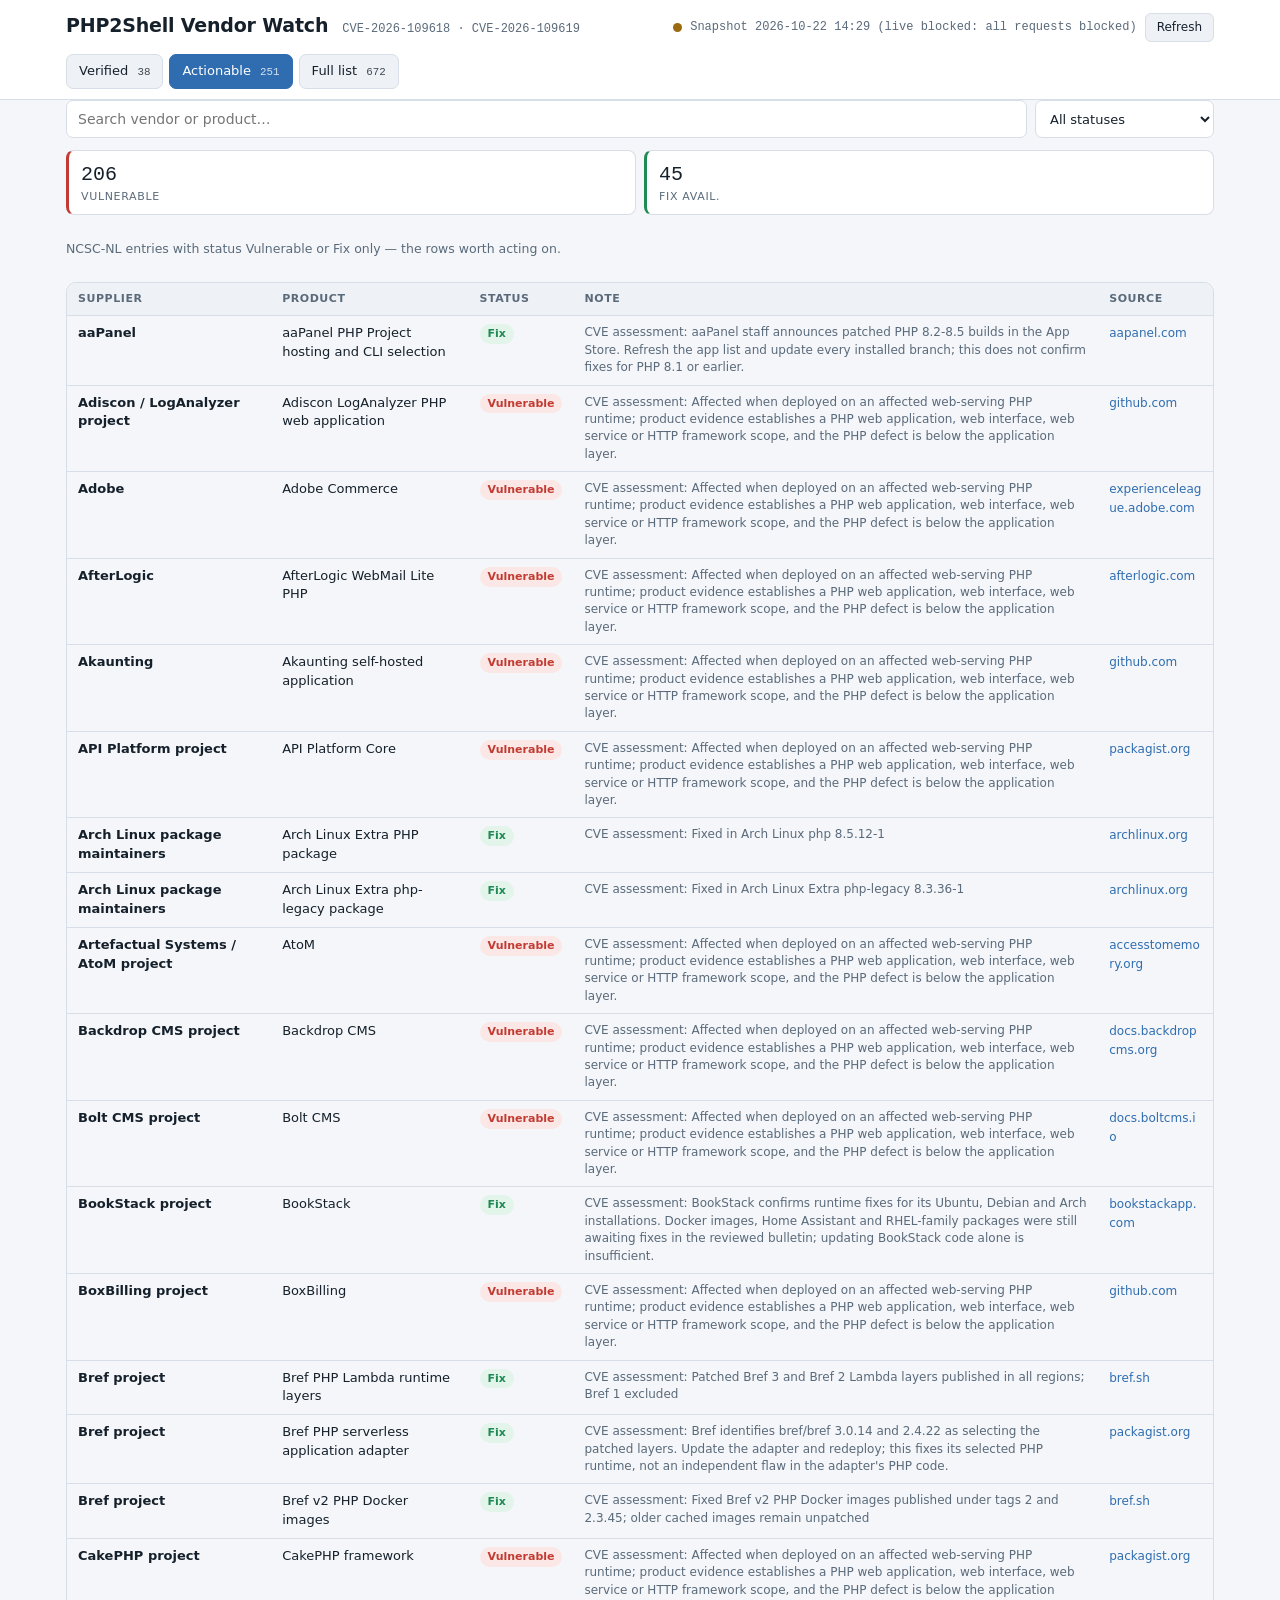
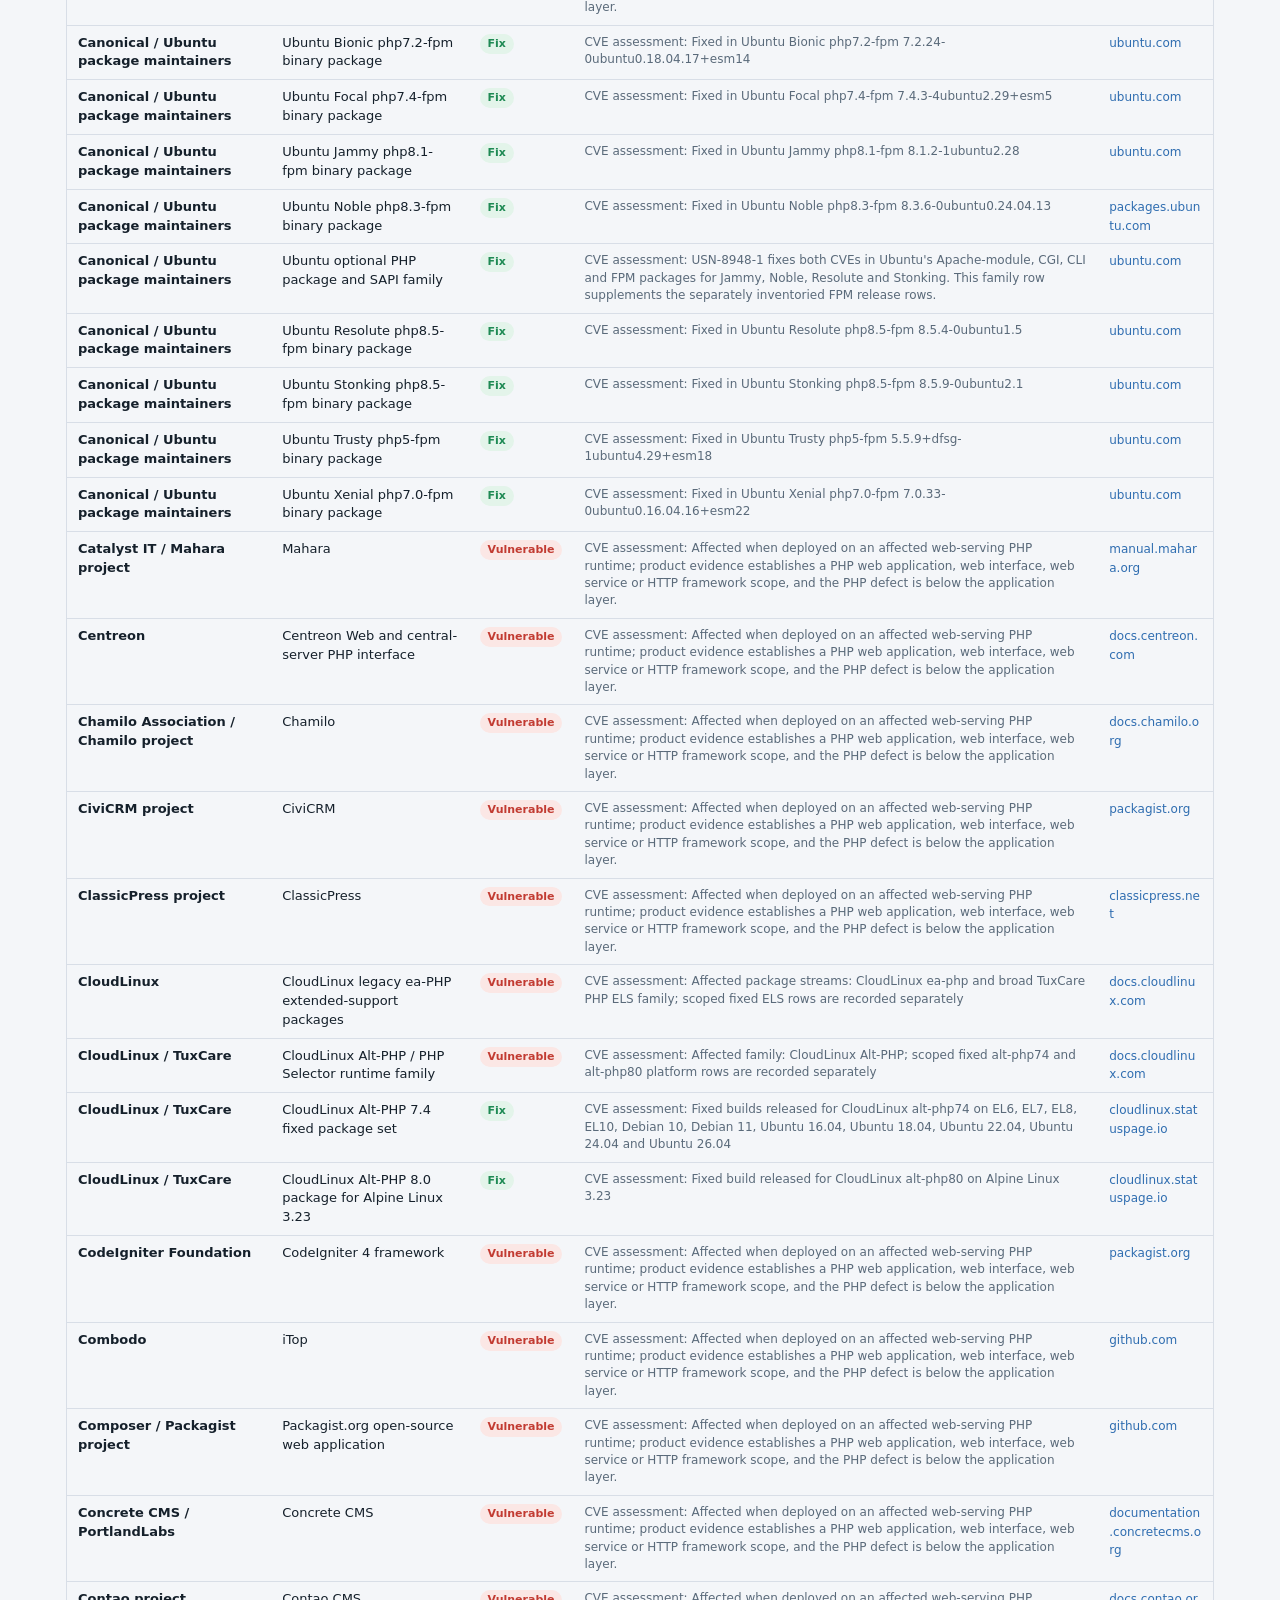
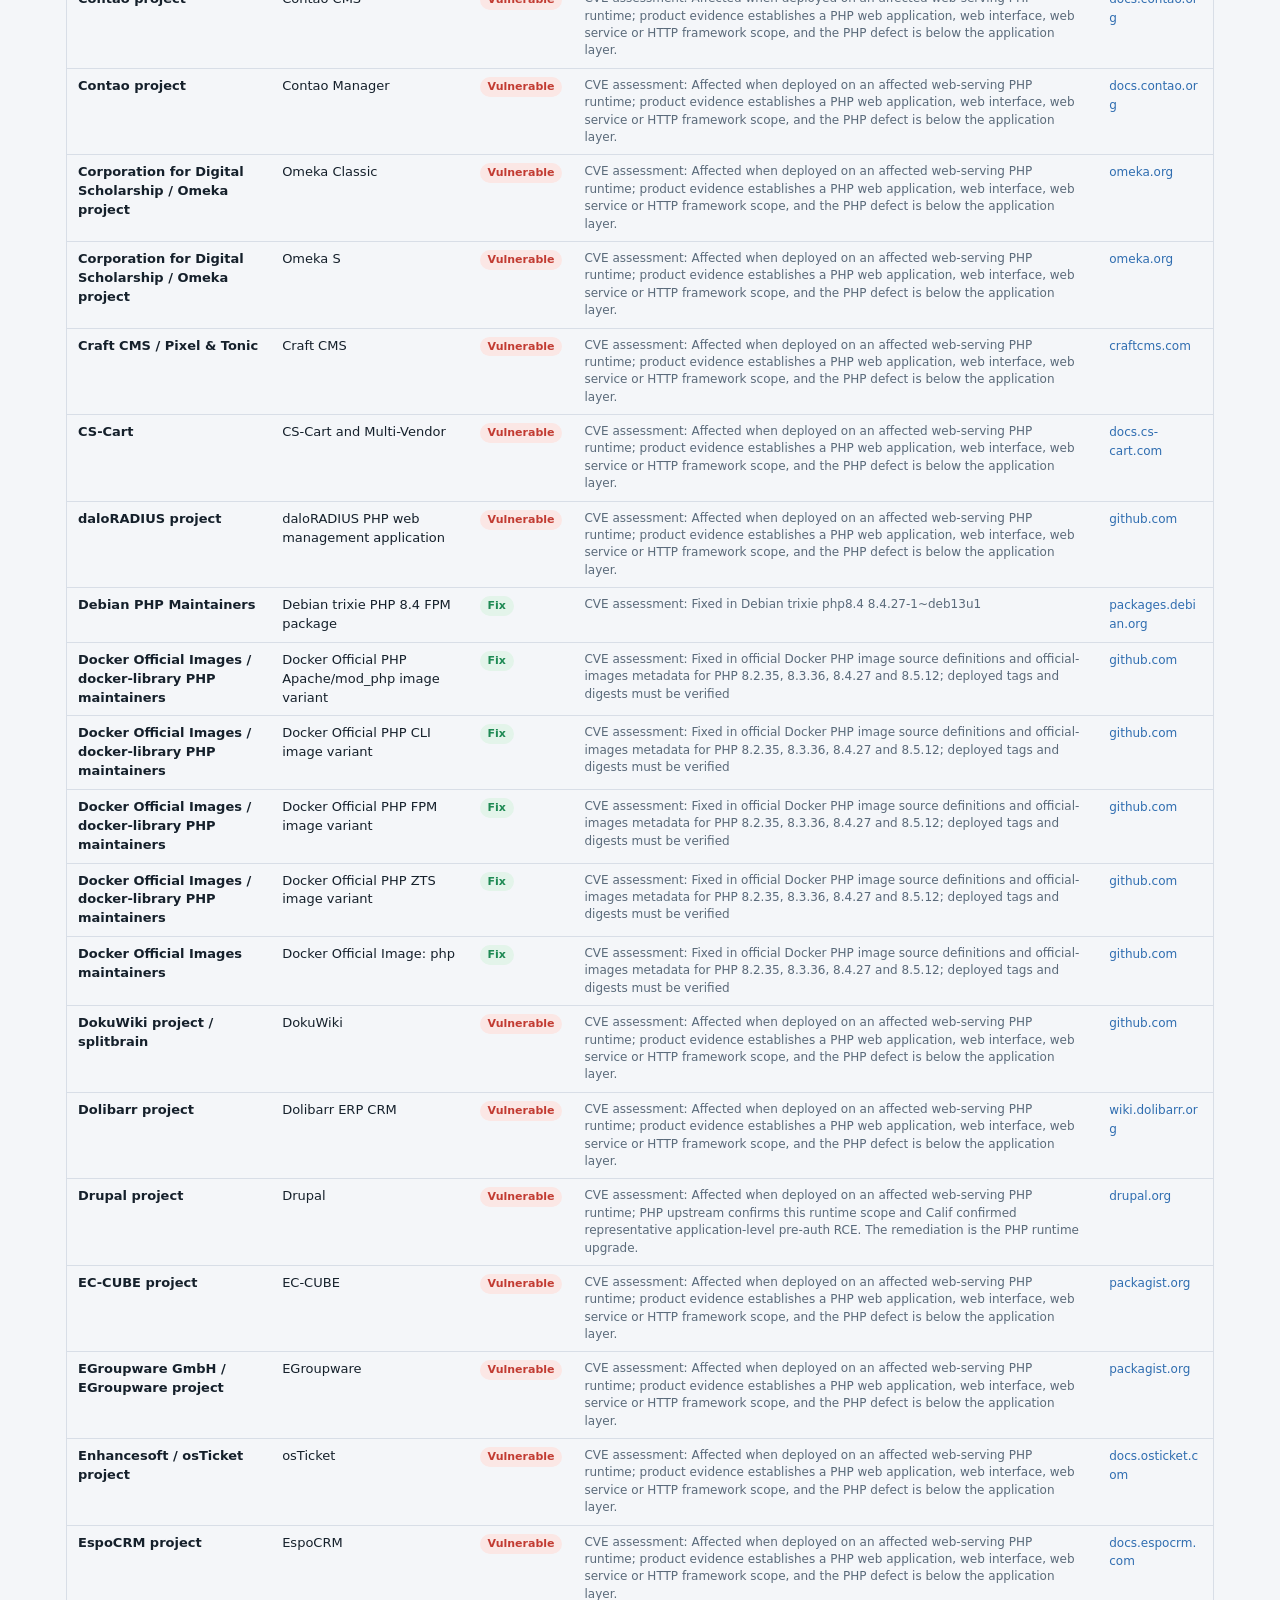
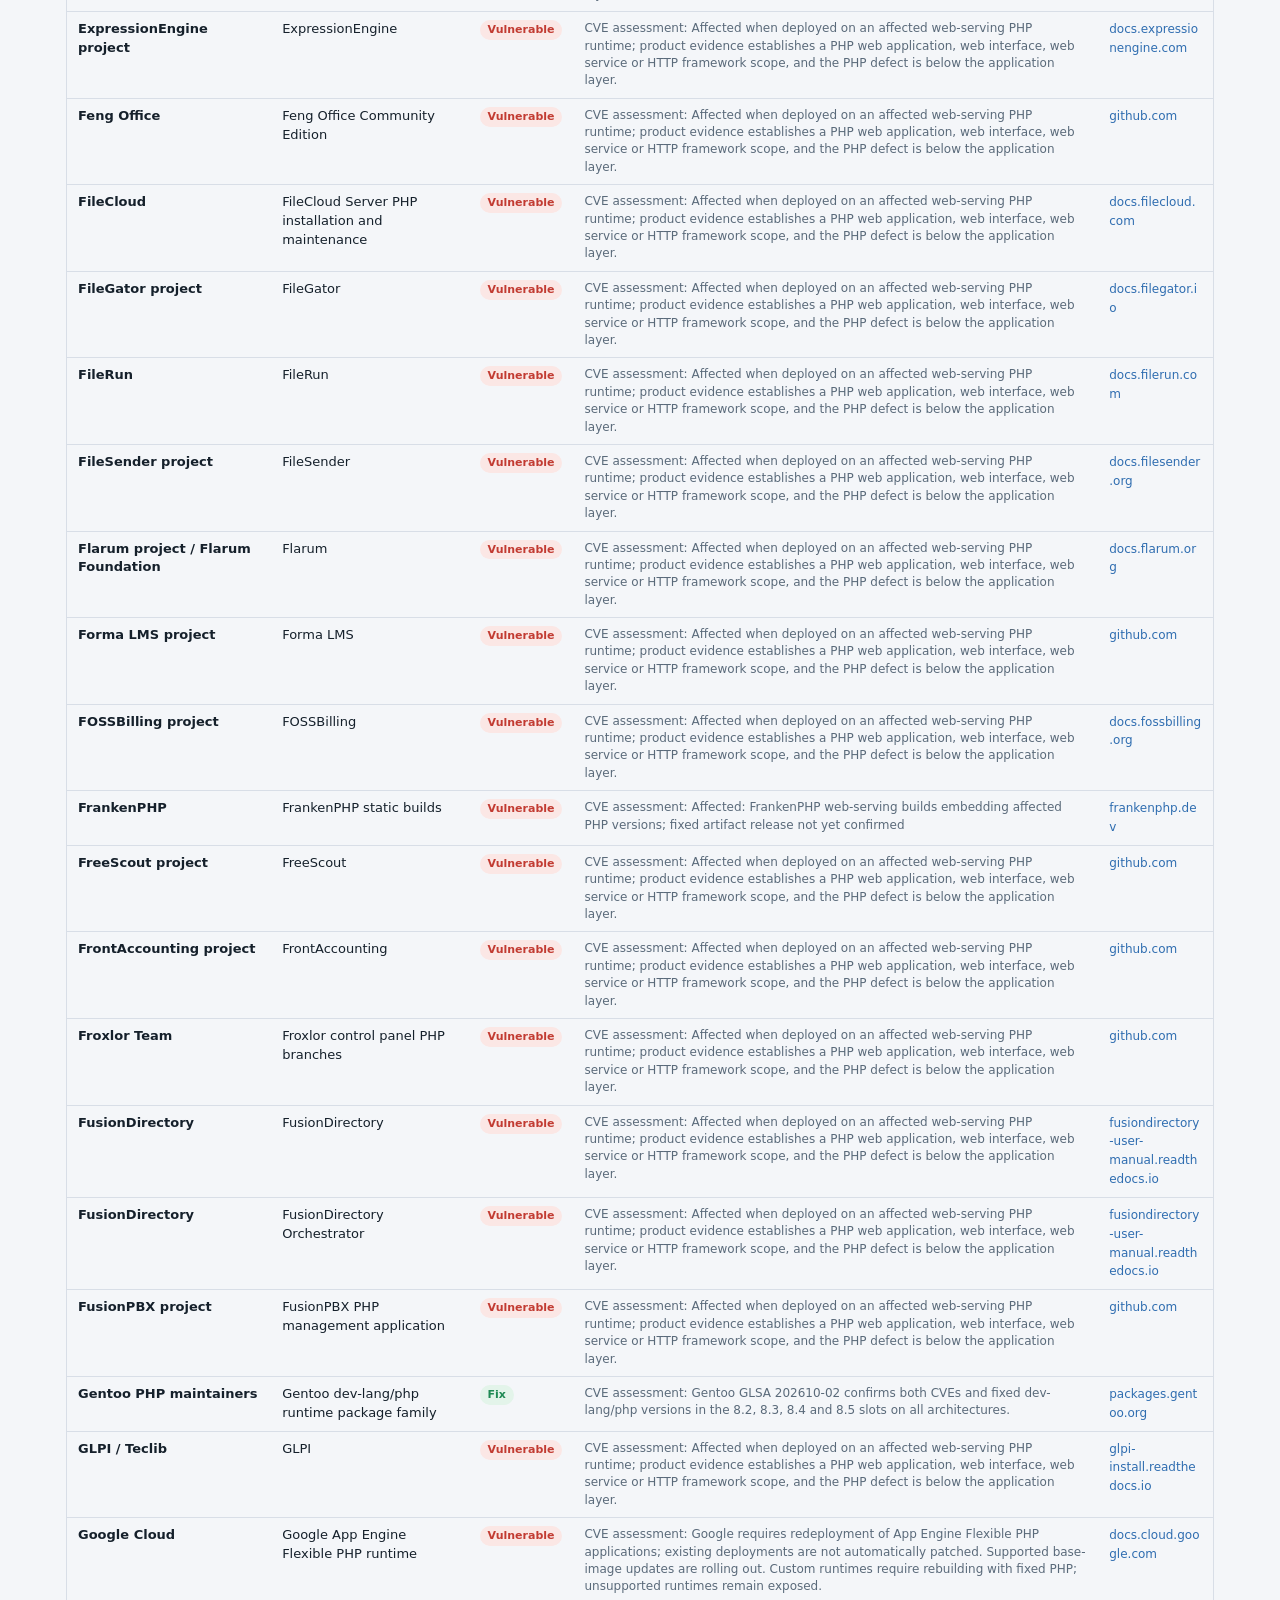
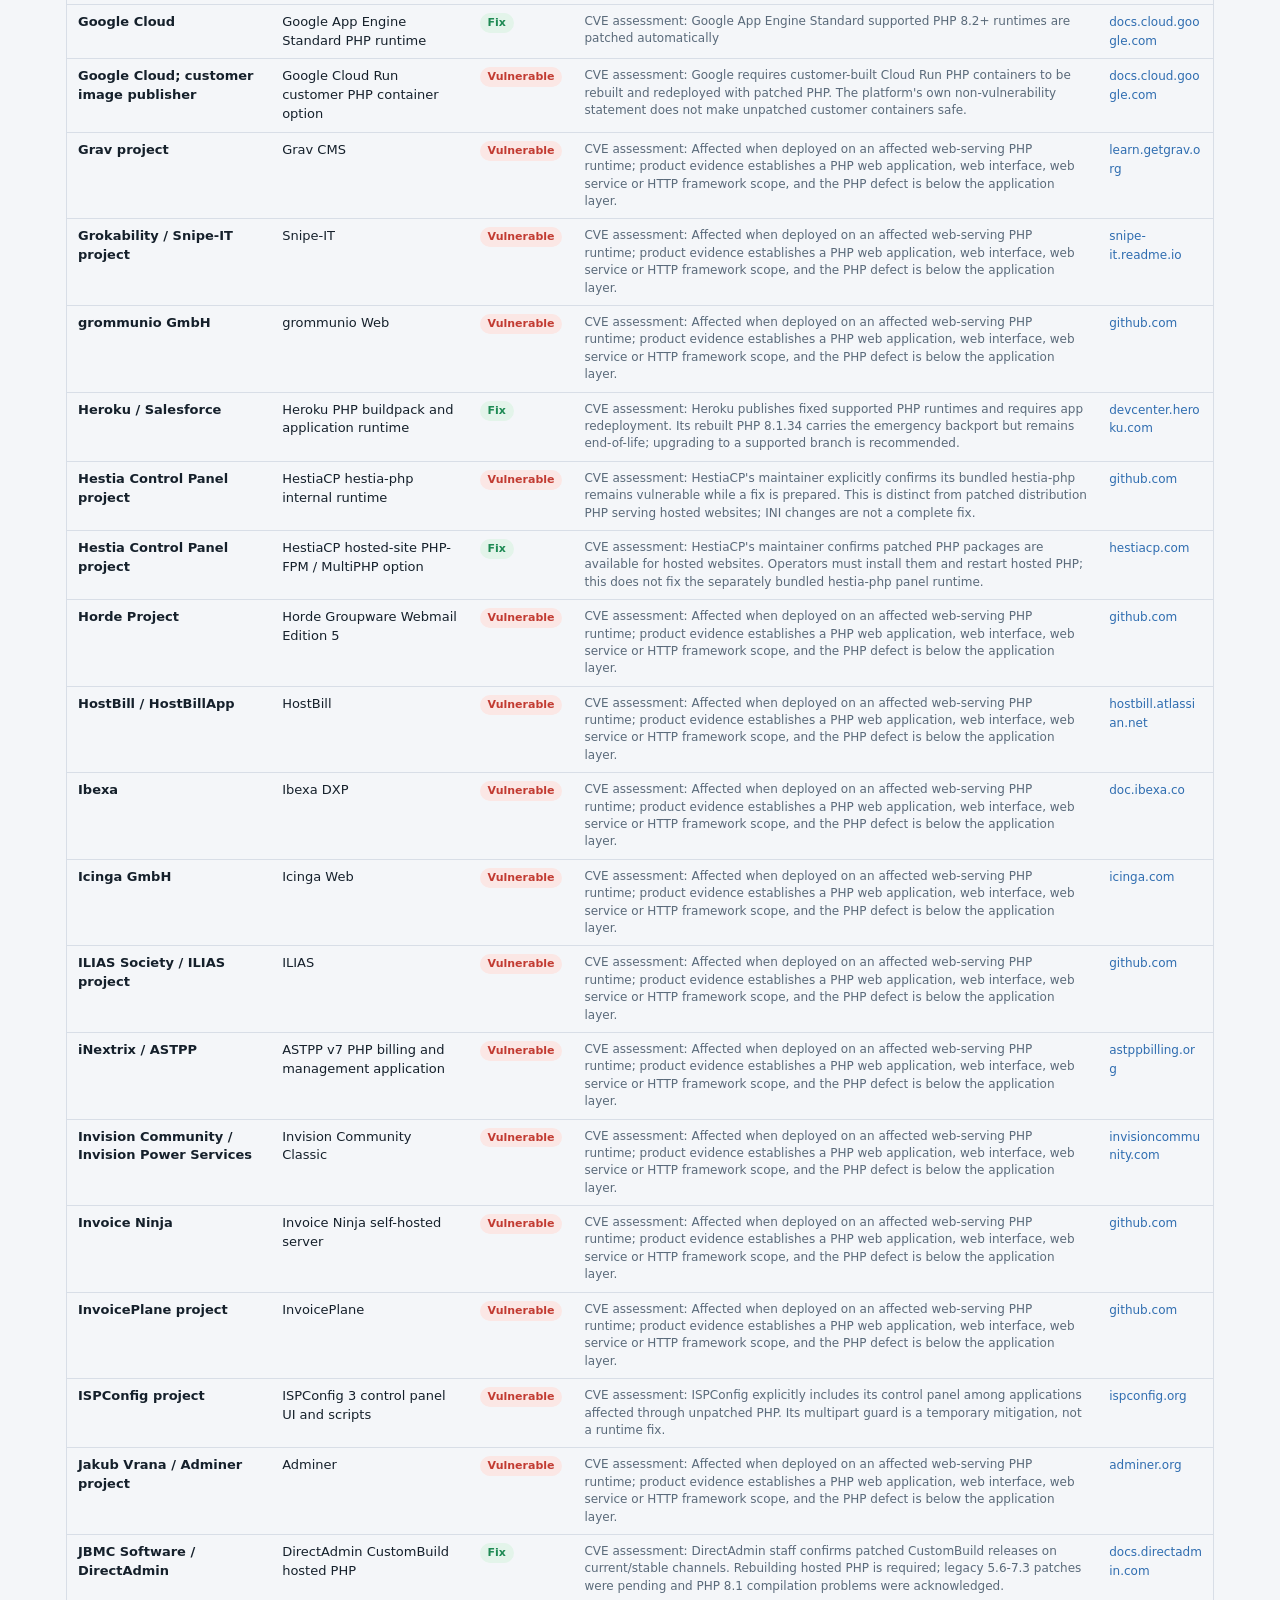
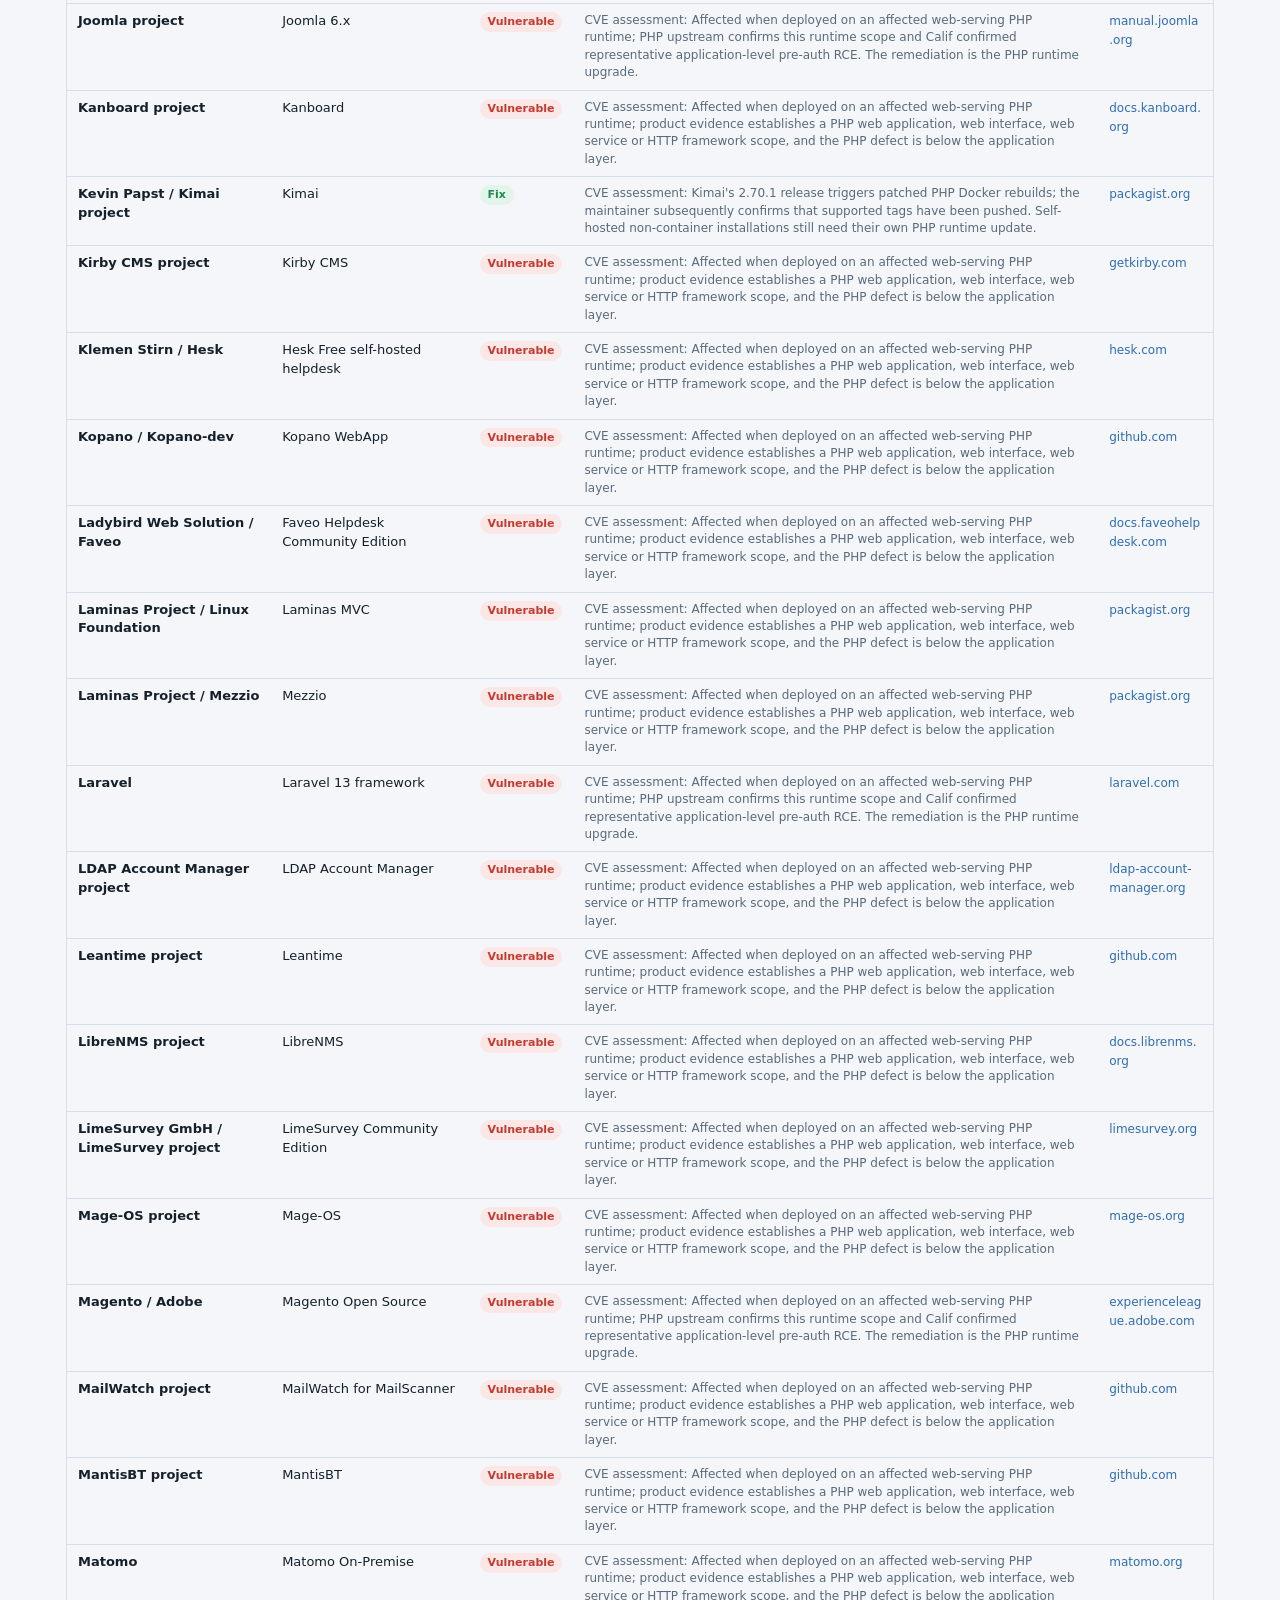
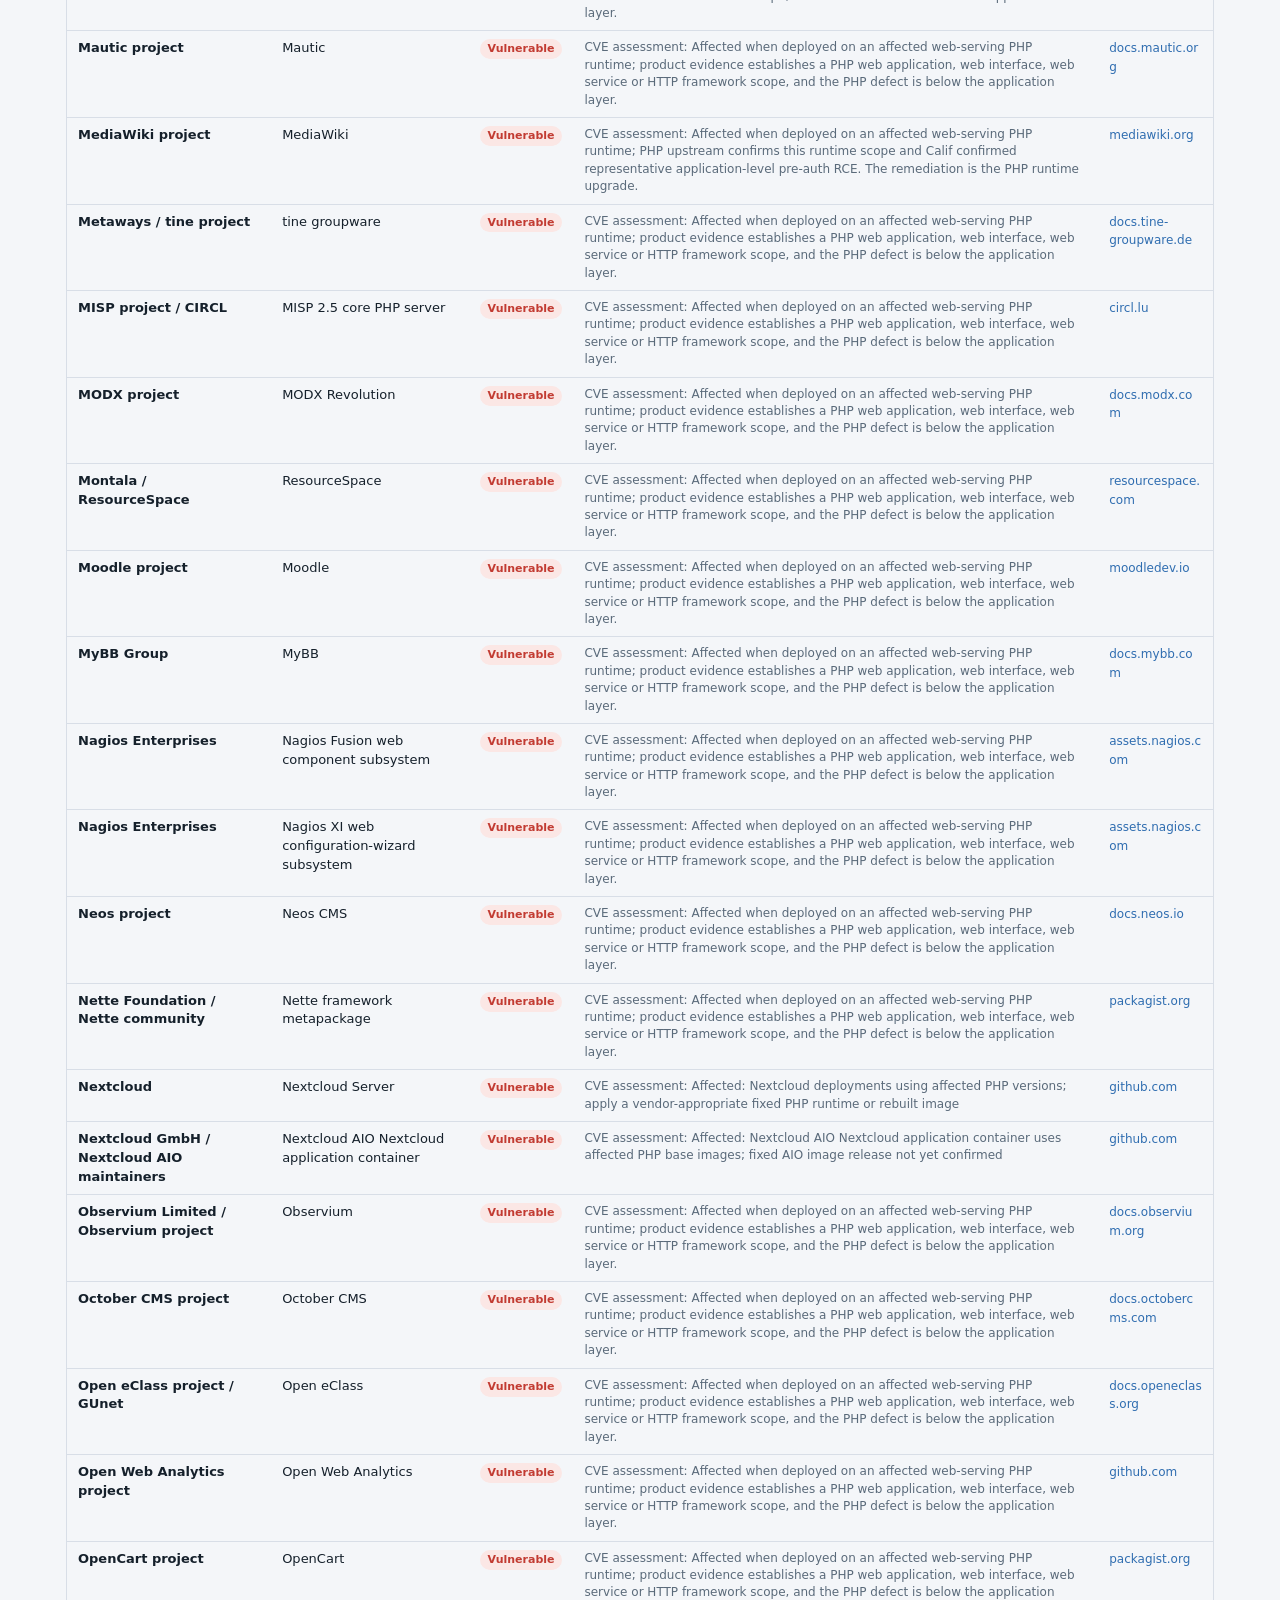
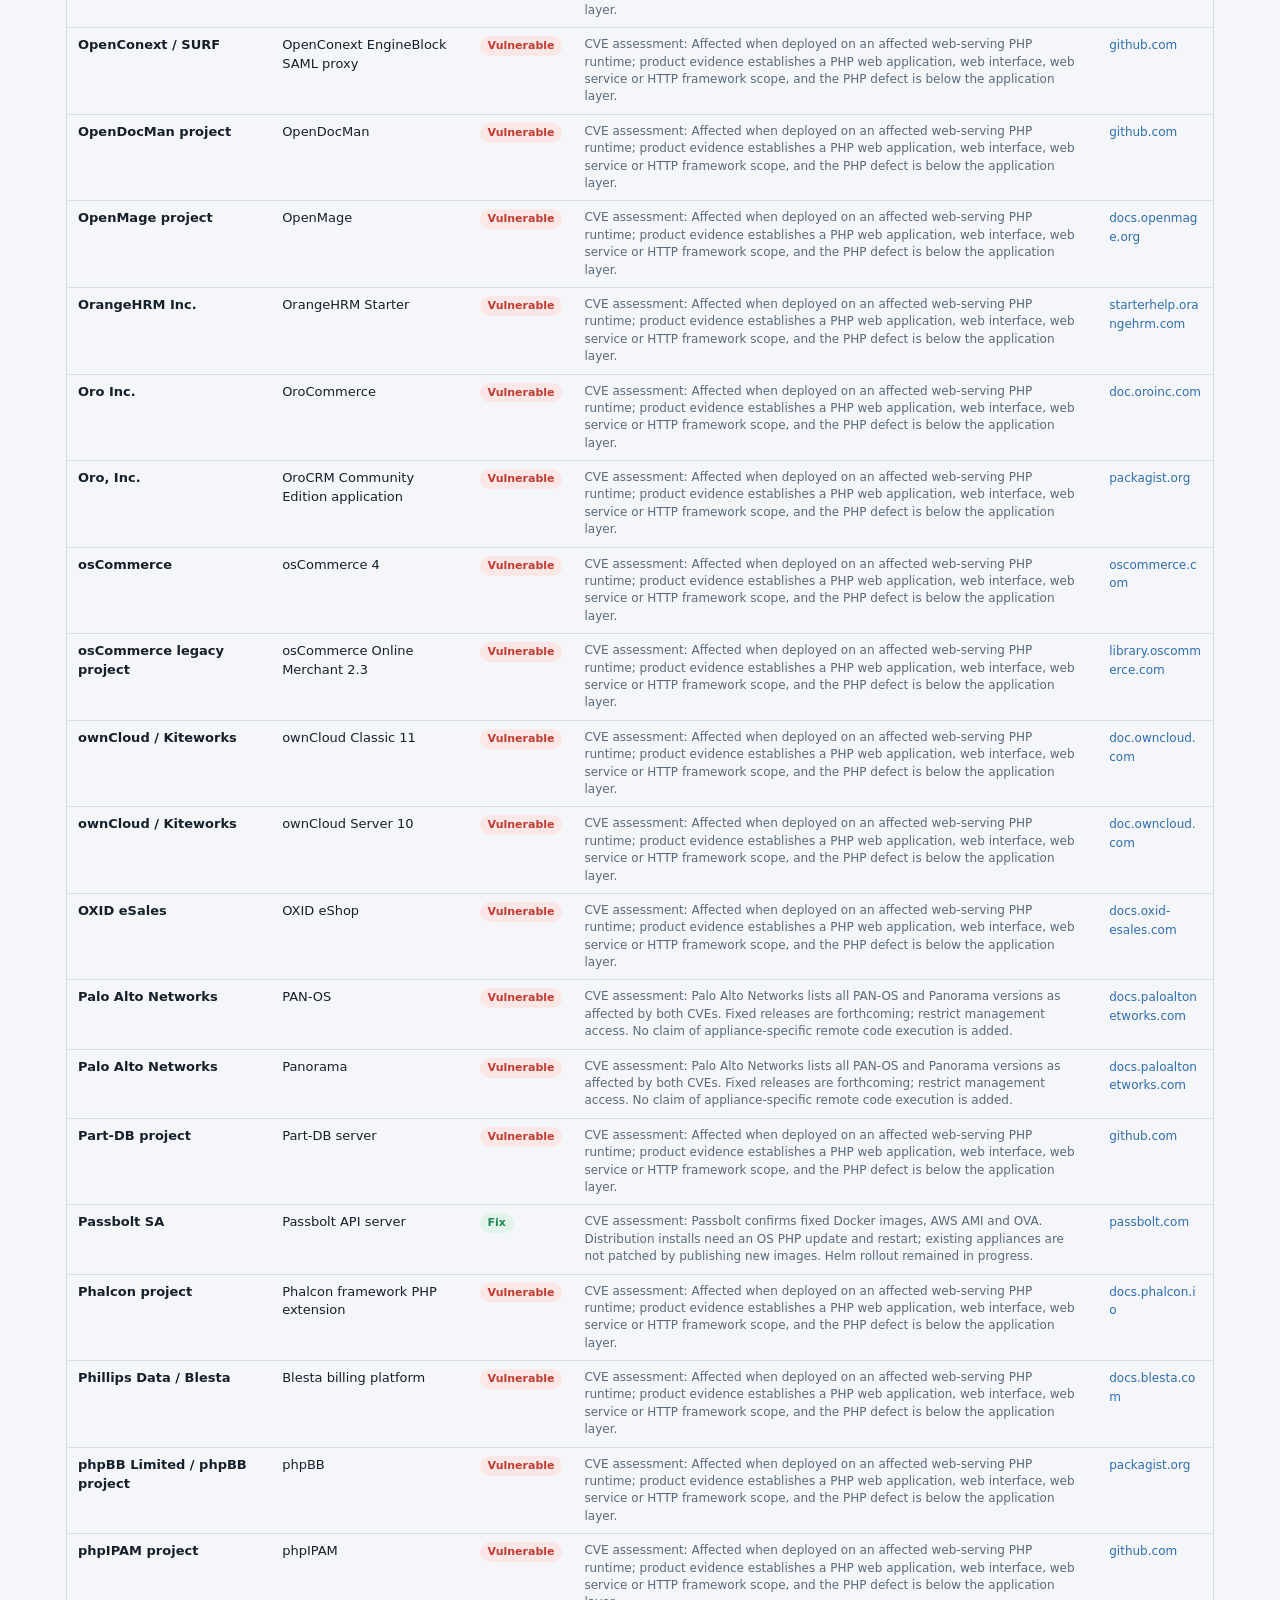
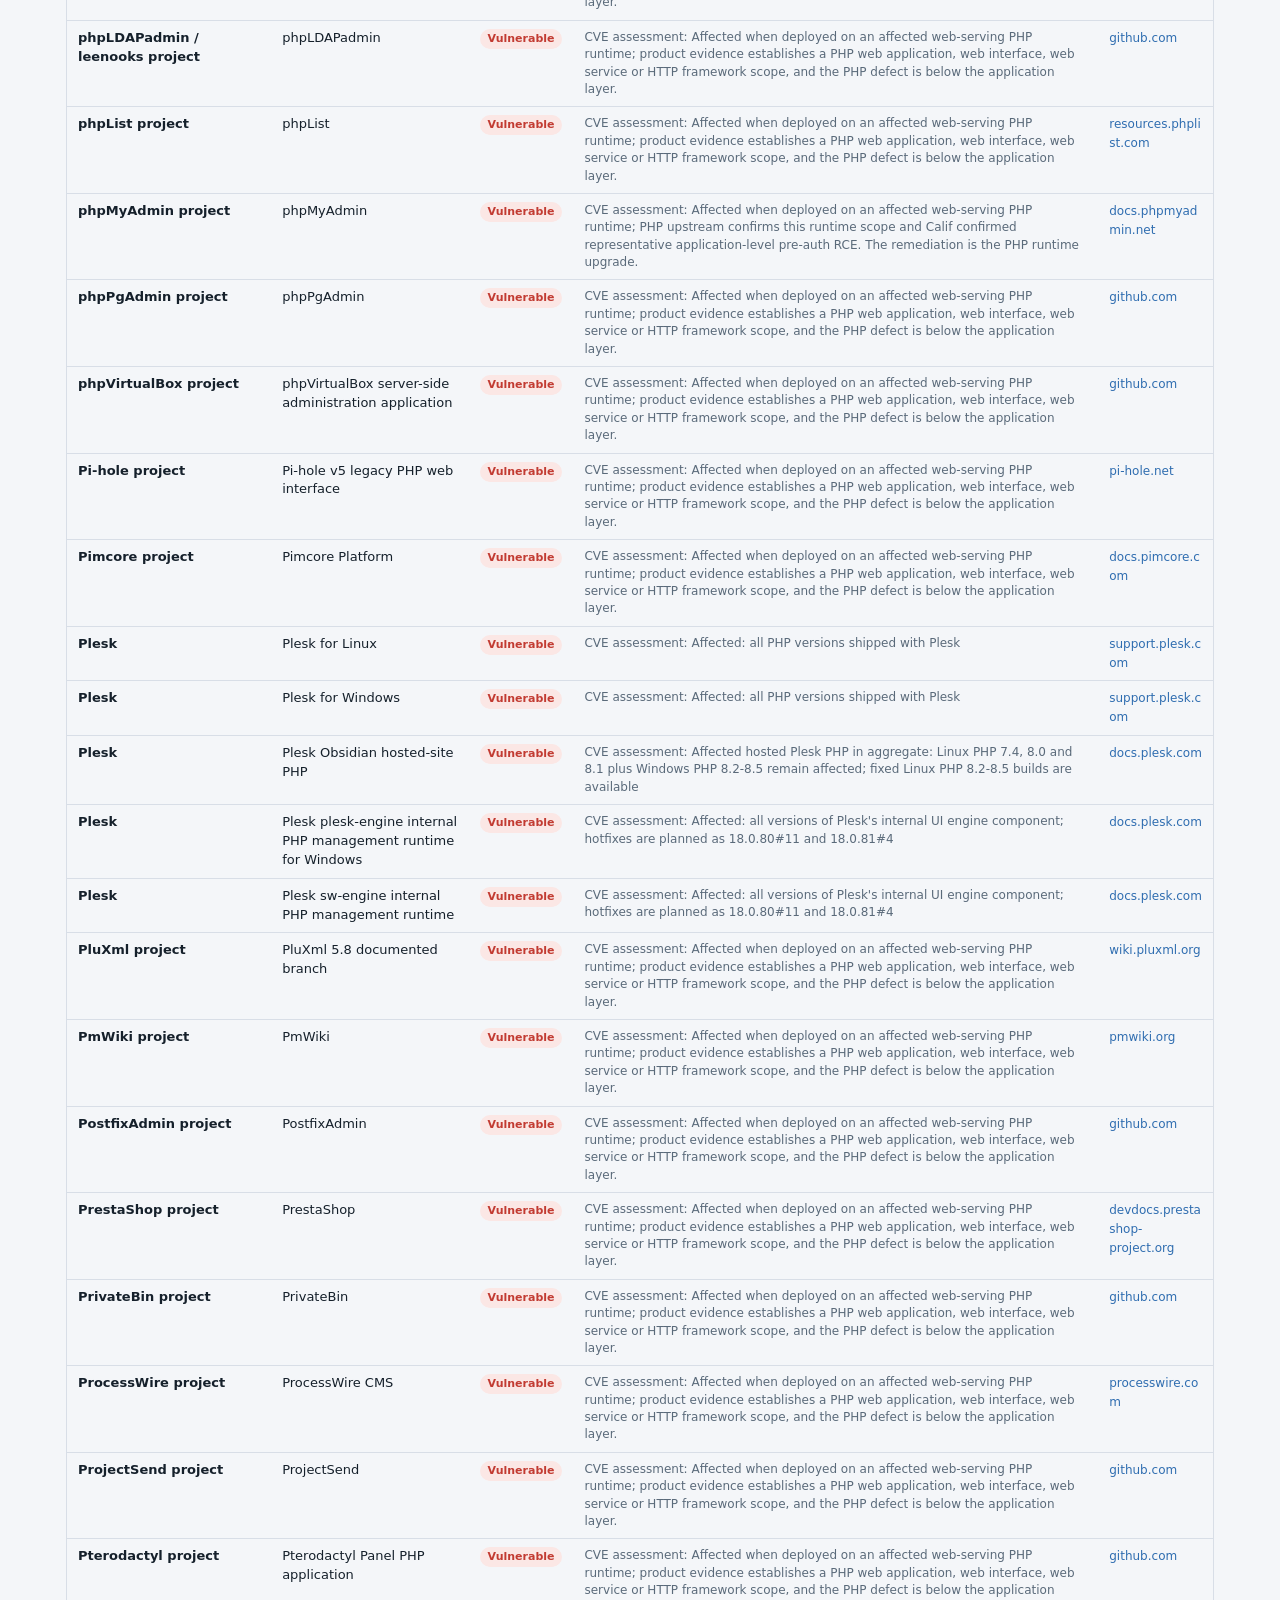
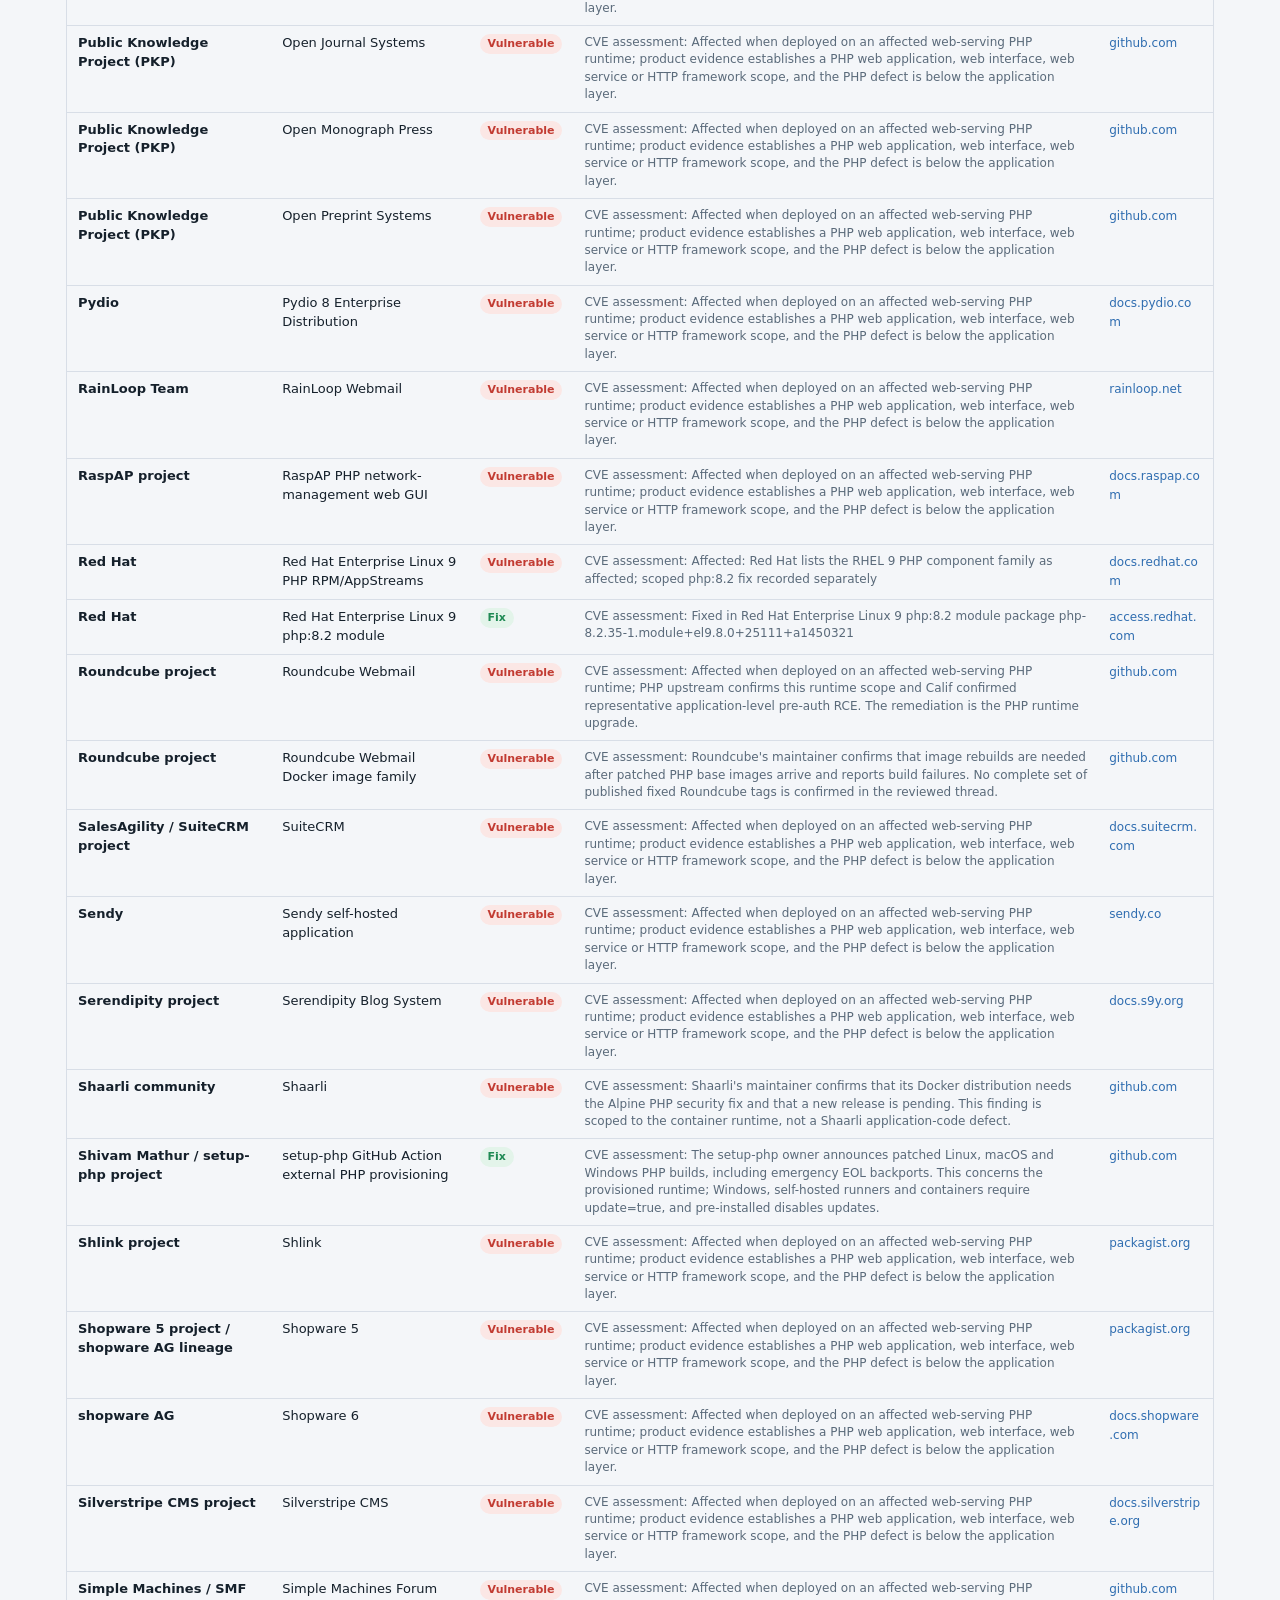
==== index.html @ 618fb14e "aAdd PHP2Shell Vendor Watch site (data (c) NCSC-NL, EUPL-1.2)" ====
<!doctype html>
<html lang="en">
<head>
<meta charset="utf-8">
<meta name="viewport" content="width=device-width,initial-scale=1">
<meta http-equiv="Content-Security-Policy" content="default-src 'none'; base-uri 'none'; form-action 'none'; object-src 'none'; img-src 'self' data:; style-src 'self' https://fonts.googleapis.com; font-src https://fonts.gstatic.com; script-src 'self'; connect-src https://raw.githubusercontent.com">
<meta name="referrer" content="no-referrer">
<title>PHP2Shell Vendor Watch</title>
<link rel="stylesheet" href="https://fonts.googleapis.com/css2?family=IBM+Plex+Sans:wght@400;500;600;700&family=IBM+Plex+Mono:wght@400;500&display=swap">
<link rel="stylesheet" href="styles.css">
</head>
<body>
<header class="bar"><div class="wrap">
  <div class="hrow">
    <h1>PHP2Shell Vendor Watch</h1>
    <span class="cve">CVE-2026-109618 &middot; CVE-2026-109619</span>
    <span class="statusbox">
      <span class="dot loading" id="dot"></span>
      <span class="livetxt" id="livetxt">Fetching live&hellip;</span>
      <button class="rfr" id="refresh" type="button">Refresh</button>
    </span>
  </div>
  <div class="tabs" role="tablist" id="tabs">
    <button class="tab" role="tab" type="button" data-view="verified">Verified <small id="c-verified"></small></button>
    <button class="tab" role="tab" type="button" data-view="actionable">Actionable <small id="c-actionable"></small></button>
    <button class="tab" role="tab" type="button" data-view="full">Full list <small id="c-full"></small></button>
  </div>
</div></header>
<main class="wrap">
  <div class="controls">
    <input type="search" id="q" placeholder="Search vendor or product&hellip;" autocomplete="off">
    <select id="sf" aria-label="Filter by status"><option value="">All statuses</option></select>
  </div>
  <div class="tiles" id="tiles"></div>
  <p class="note" id="viewnote"></p>
  <div class="tablewrap"><table><thead id="thead"></thead><tbody id="tbody"></tbody></table></div>
  <p class="foot">
    <strong>Live.</strong> On open this page fetches the NCSC-NL list from <code>raw.githubusercontent.com/NCSC-NL/php2shell</code> and rebuilds the Actionable and Full views. The <em>Verified</em> tab is a hand-checked vendor set (independent snapshot). If the live fetch is blocked it falls back to an embedded snapshot from 2026-10-22 14:29 (dot turns amber). Status shown applies to both CVEs. Fixed PHP: 8.2.35 / 8.3.36 / 8.4.27 / 8.5.12.
  </p>
</main>
<footer class="attrib"><div class="wrap"><p>
  <strong>Data source &amp; licence.</strong> The <em>Actionable</em> and <em>Full</em> views reproduce the software inventory from the
  <a href="https://github.com/NCSC-NL/php2shell" target="_blank" rel="noopener noreferrer">NCSC-NL php2shell repository</a>,
  &copy; NCSC-NL (Nationaal Cyber Security Centrum, Netherlands), licensed under the
  <a href="https://joinup.ec.europa.eu/collection/eupl/eupl-text-eupl-12" target="_blank" rel="noopener noreferrer">EUPL-1.2</a>
  and published as TLP:CLEAR. The <em>Verified</em> set is independently compiled from public vendor advisories.
  This page is an independent derivative work, distributed under the <a href="LICENSE" target="_blank" rel="noopener noreferrer">EUPL-1.2</a>;
  it is <strong>not affiliated with or endorsed by NCSC-NL</strong>. Source and attribution:
  <a href="https://github.com/NCSC-NL/php2shell" target="_blank" rel="noopener noreferrer">github.com/NCSC-NL/php2shell</a>.
</p></div></footer>
<script src="app.js" defer></script>
</body>
</html>
---- styles.css ----
:root{
  --bg:#f4f6f9;--panel:#fff;--panel2:#eef1f6;--fg:#15202b;--muted:#5a6a7a;--line:#d8dee7;
  --accent:#2f6db0;--accent-fg:#fff;
  --crit:#c23b32;--crit-bg:#fbe7e5;--fix:#1f8a54;--fix-bg:#e3f4ea;
  --warn:#9a6a10;--warn-bg:#f8efd8;--ok:#5a6a7a;--ok-bg:#e7ecf2;--info:#2f6db0;--info-bg:#e3edf7;
  --live:#1f8a54;--stale:#9a6a10;
  --font:"IBM Plex Sans",system-ui,-apple-system,Segoe UI,Roboto,sans-serif;
  --mono:"IBM Plex Mono",ui-monospace,Menlo,monospace;
}
@media(prefers-color-scheme:dark){:root:not([data-theme=light]){
  --bg:#0e141b;--panel:#162029;--panel2:#1c2832;--fg:#e7edf3;--muted:#90a0b0;--line:#2a3744;
  --accent:#5aa0e8;--accent-fg:#06121f;--crit:#f0837a;--crit-bg:#3a1f1d;--fix:#5fd496;--fix-bg:#133026;
  --warn:#e3b45a;--warn-bg:#352a12;--ok:#90a0b0;--ok-bg:#222e38;--info:#6fb0ee;--info-bg:#132637;
  --live:#5fd496;--stale:#e3b45a;color-scheme:dark;
}}
:root[data-theme=dark]{
  --bg:#0e141b;--panel:#162029;--panel2:#1c2832;--fg:#e7edf3;--muted:#90a0b0;--line:#2a3744;
  --accent:#5aa0e8;--accent-fg:#06121f;--crit:#f0837a;--crit-bg:#3a1f1d;--fix:#5fd496;--fix-bg:#133026;
  --warn:#e3b45a;--warn-bg:#352a12;--ok:#90a0b0;--ok-bg:#222e38;--info:#6fb0ee;--info-bg:#132637;
  --live:#5fd496;--stale:#e3b45a;color-scheme:dark;
}
*{box-sizing:border-box}
html,body{margin:0}
body{background:var(--bg);color:var(--fg);font-family:var(--font);line-height:1.45}
.wrap{padding-left:max(16px,env(safe-area-inset-left,0px));padding-right:max(16px,env(safe-area-inset-right,0px));max-width:1180px;margin:0 auto}
header.bar{position:sticky;top:0;z-index:9;background:var(--panel);border-bottom:1px solid var(--line)}
.hrow{display:flex;flex-wrap:wrap;align-items:baseline;gap:6px 14px;padding-block:12px}
h1{font-size:19px;font-weight:700;margin:0;letter-spacing:-.01em}
.cve{font-family:var(--mono);font-size:12px;color:var(--muted)}
.statusbox{margin-left:auto;display:flex;align-items:center;gap:8px}
.dot{width:9px;height:9px;border-radius:50%;background:var(--muted)}
.dot.live{background:var(--live)}.dot.stale{background:var(--stale)}.dot.loading{background:var(--accent);animation:pulse 1s infinite}
@keyframes pulse{50%{opacity:.3}}
.livetxt{font-size:12px;color:var(--muted);font-family:var(--mono)}
.rfr{font:inherit;font-size:12px;padding:5px 11px;border:1px solid var(--line);background:var(--panel2);color:var(--fg);border-radius:6px;cursor:pointer}
.tabs{display:flex;flex-wrap:wrap;gap:6px;padding-bottom:10px}
.tab{font:inherit;font-size:13px;font-weight:500;padding:7px 12px;border:1px solid var(--line);background:var(--panel2);color:var(--fg);border-radius:7px;cursor:pointer}
.tab[aria-selected=true]{background:var(--accent);color:var(--accent-fg);border-color:var(--accent)}
.tab small{font-family:var(--mono);opacity:.8;margin-left:5px;font-variant-numeric:tabular-nums}
.controls{display:flex;flex-wrap:wrap;gap:8px;padding-bottom:12px}
.controls input[type=search]{flex:1 1 220px;min-width:0;font:inherit;font-size:14px;padding:8px 11px;border:1px solid var(--line);border-radius:7px;background:var(--panel);color:var(--fg)}
.controls select{font:inherit;font-size:13px;padding:8px 10px;border:1px solid var(--line);border-radius:7px;background:var(--panel);color:var(--fg)}
.tiles{display:flex;flex-wrap:wrap;gap:8px;padding-bottom:12px}
.tile{flex:1 1 120px;min-width:110px;border:1px solid var(--line);border-radius:8px;padding:9px 12px;background:var(--panel)}
.tile .n{font-family:var(--mono);font-size:20px;font-weight:500;font-variant-numeric:tabular-nums}
.tile .l{font-size:11px;color:var(--muted);text-transform:uppercase;letter-spacing:.06em}
.tile.crit{border-left:3px solid var(--crit)}.tile.fix{border-left:3px solid var(--fix)}
.tile.warn{border-left:3px solid var(--warn)}.tile.ok{border-left:3px solid var(--ok)}
.note{font-size:12.5px;color:var(--muted);padding-bottom:12px;max-width:72ch}
.tablewrap{overflow-x:auto;border:1px solid var(--line);border-radius:10px;margin-bottom:20px}
table{border-collapse:collapse;width:100%;font-size:13px}
th,td{text-align:left;padding:8px 11px;border-bottom:1px solid var(--line);vertical-align:top}
th{position:sticky;top:0;background:var(--panel2);font-weight:600;font-size:11px;text-transform:uppercase;letter-spacing:.05em;color:var(--muted);white-space:nowrap}
tbody tr:last-child td{border-bottom:none}
td.v{font-weight:600}.sub{color:var(--muted);font-size:12px}
.pill{display:inline-block;font-size:11px;font-weight:600;padding:2px 8px;border-radius:20px;white-space:nowrap}
.p-crit{background:var(--crit-bg);color:var(--crit)}.p-fix{background:var(--fix-bg);color:var(--fix)}
.p-warn{background:var(--warn-bg);color:var(--warn)}.p-ok{background:var(--ok-bg);color:var(--ok)}.p-info{background:var(--info-bg);color:var(--info)}
a.src{color:var(--accent);text-decoration:none;font-size:12px;word-break:break-word}a.src:hover{text-decoration:underline}
.empty{padding:28px 12px;text-align:center;color:var(--muted)}
.attrib{border-top:1px solid var(--line);margin-top:8px}
.attrib p{font-size:12px;color:var(--muted);padding-block:16px;max-width:82ch;line-height:1.6}
.attrib a{color:var(--accent)}
.foot{font-size:12px;color:var(--muted);padding:4px 0 10px;max-width:80ch}
.foot code{font-family:var(--mono);font-size:11.5px}
:focus-visible{outline:2px solid var(--accent);outline-offset:2px}
@media(max-width:560px){.statusbox{margin-left:0;width:100%;flex-wrap:wrap}}
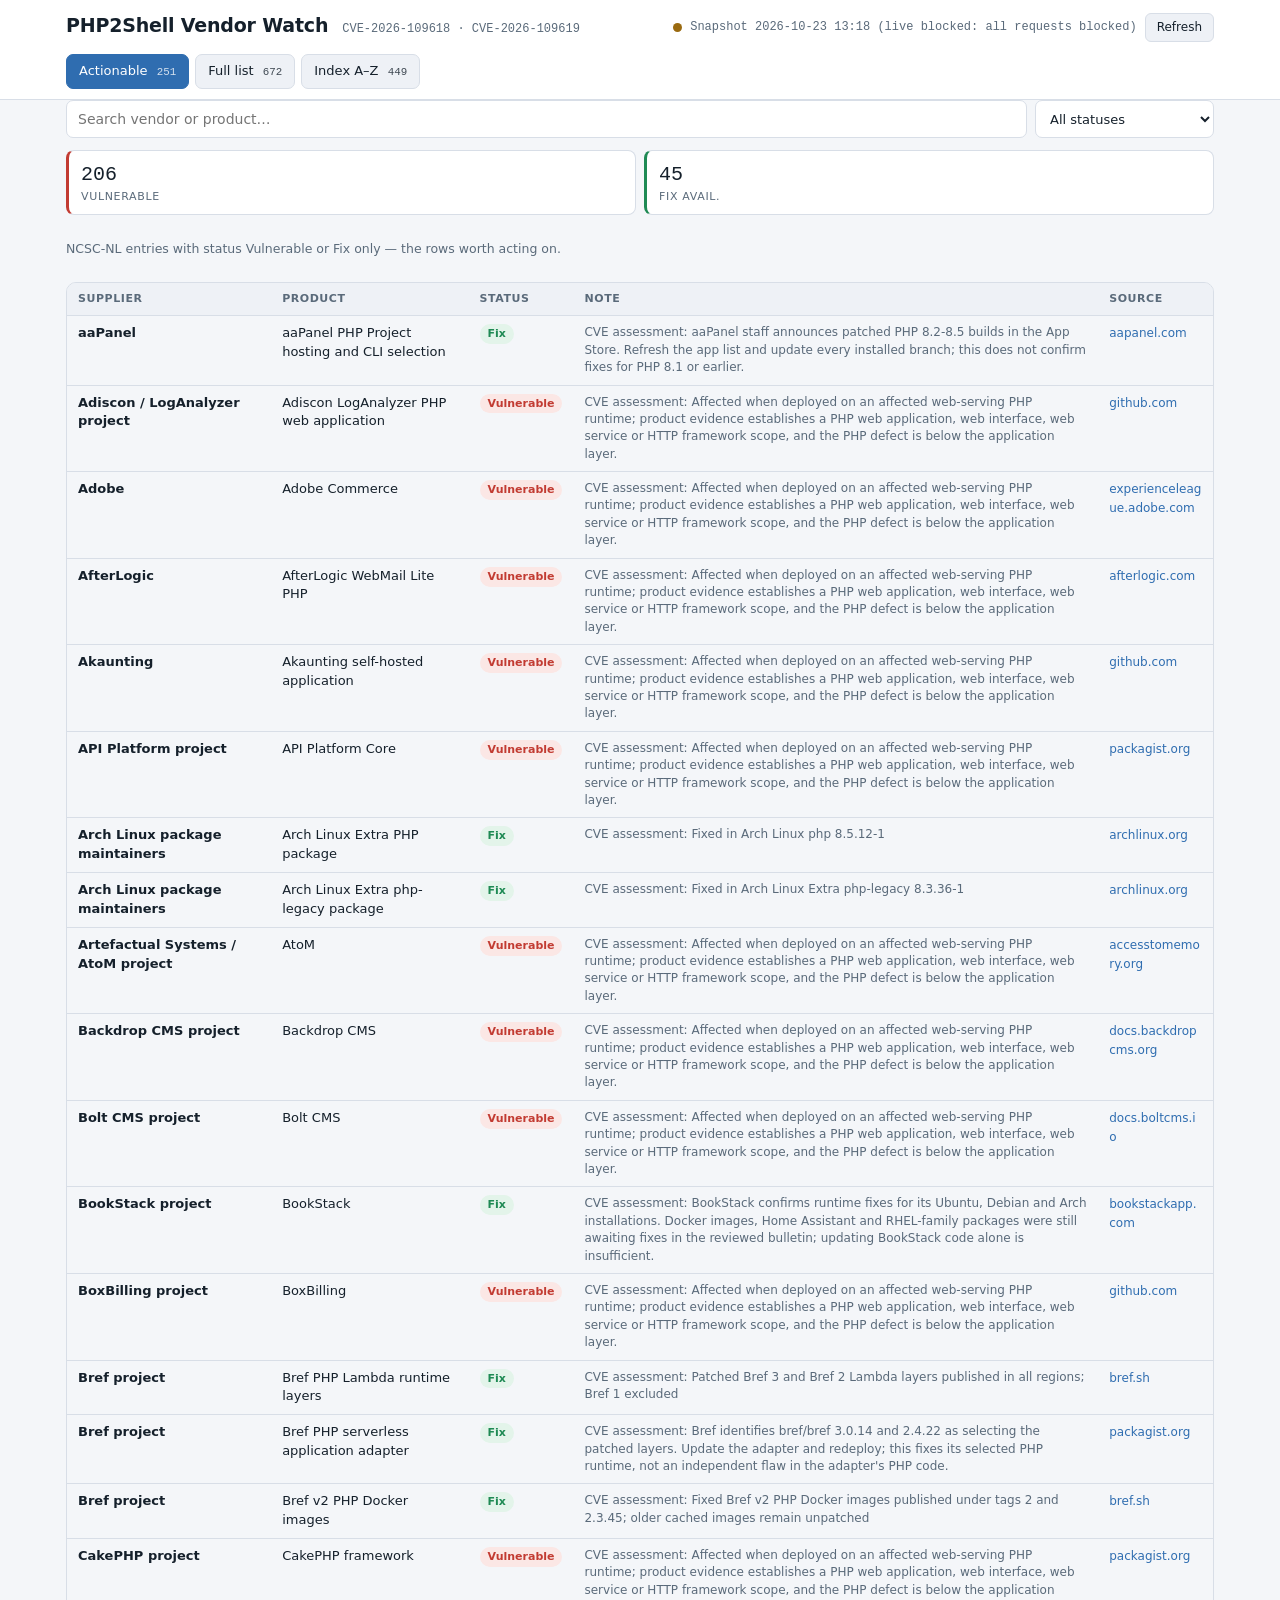
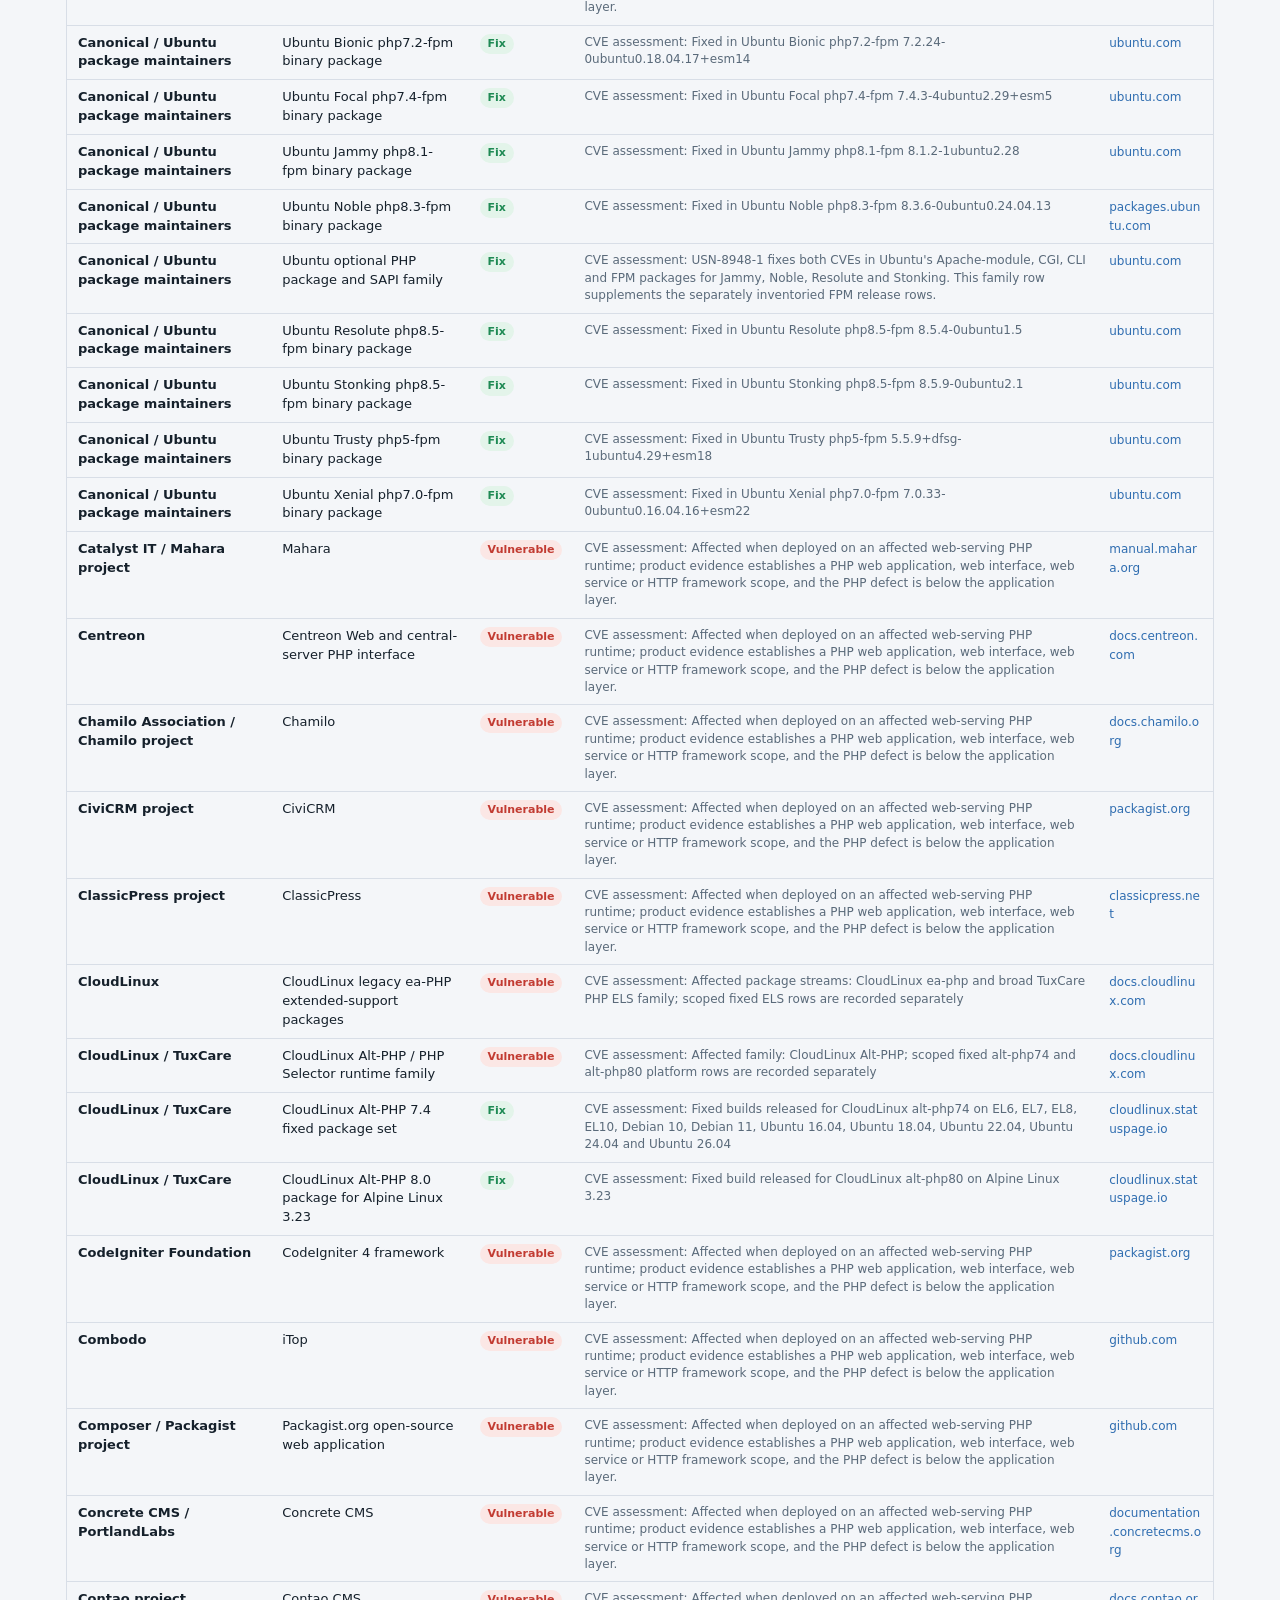
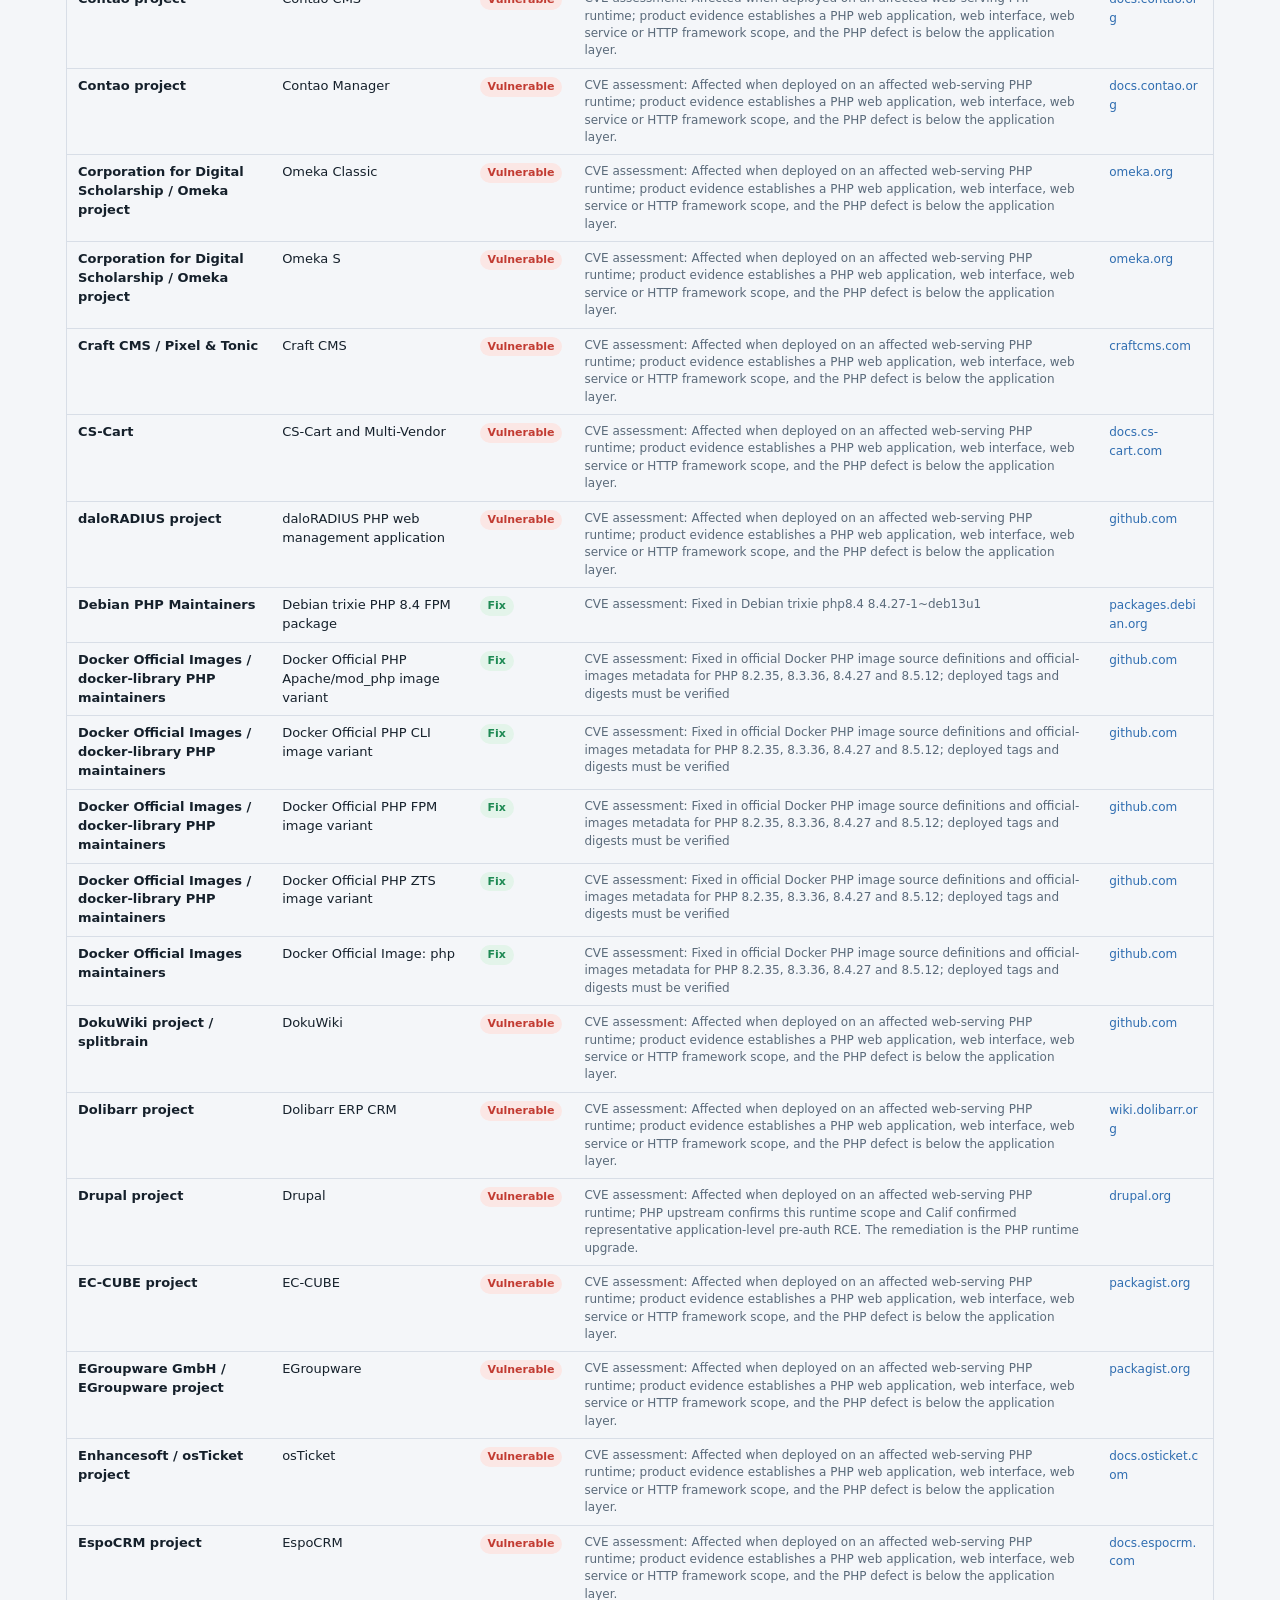
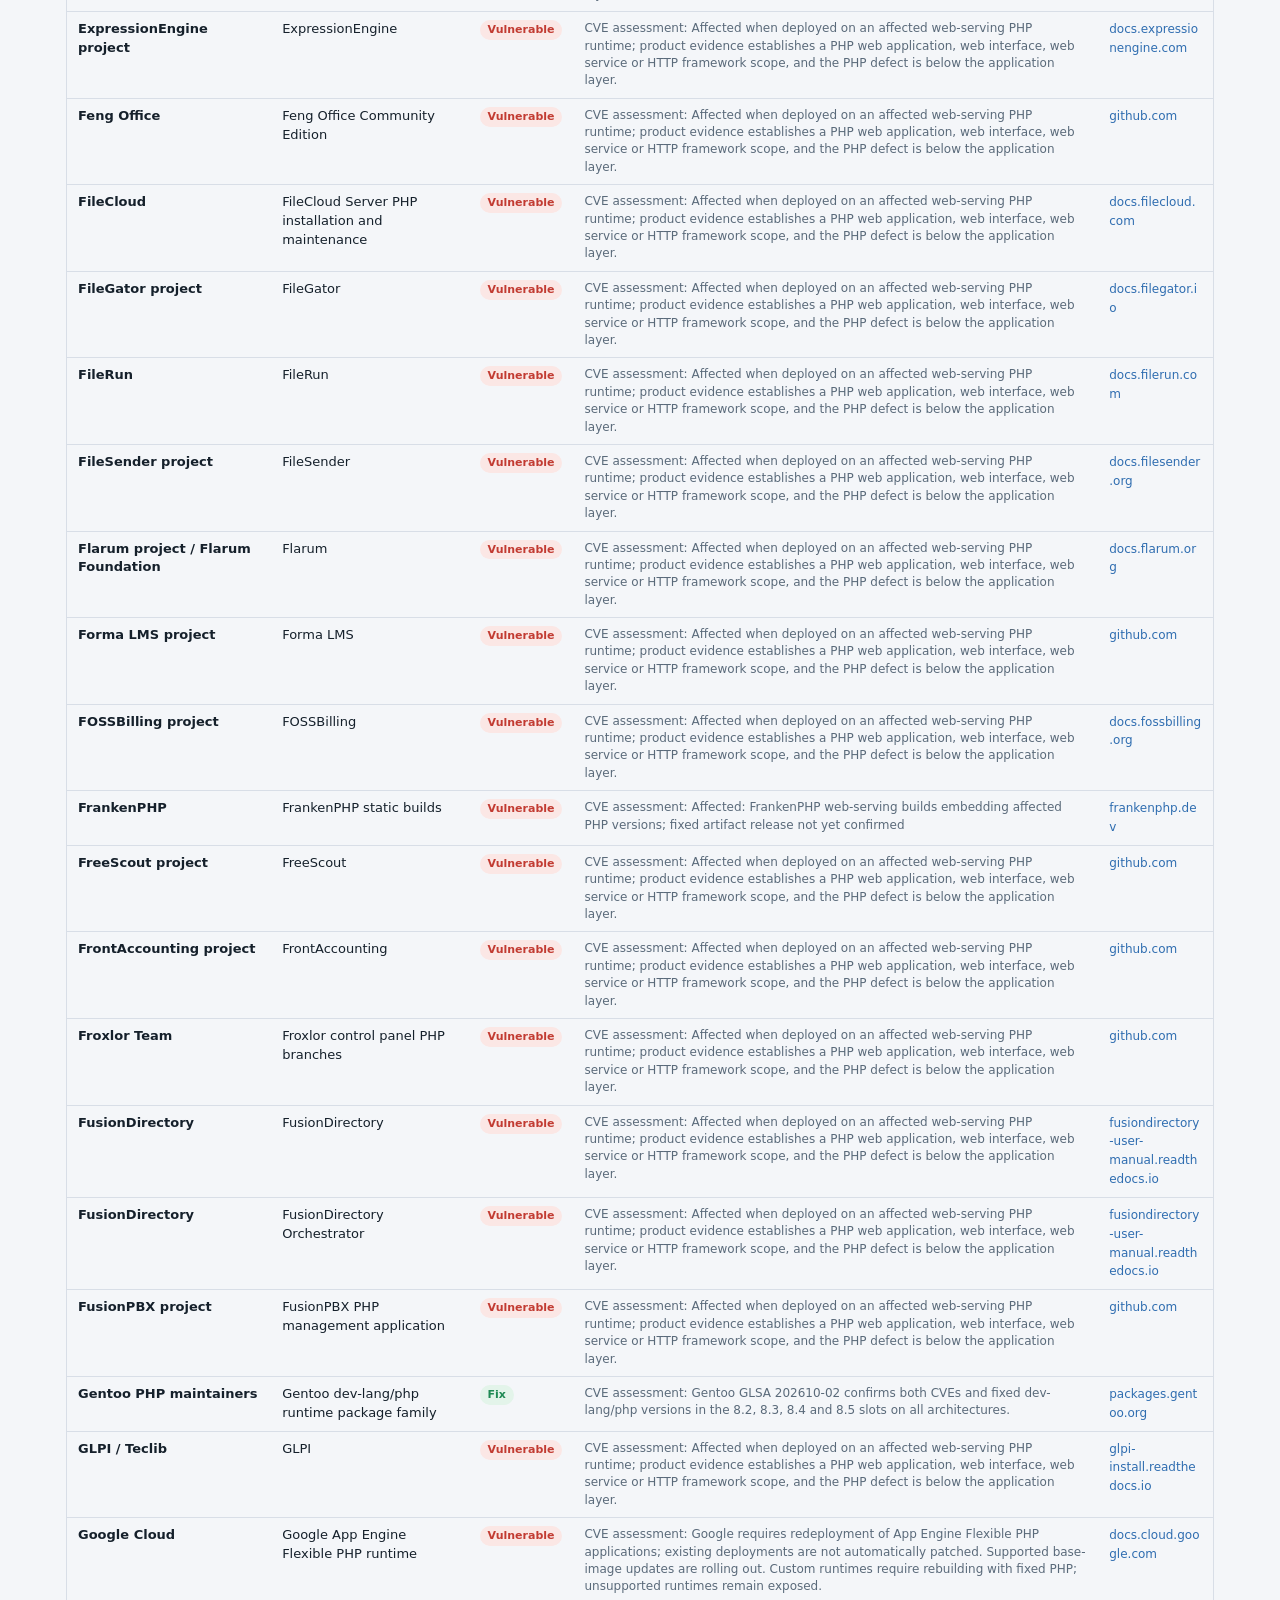
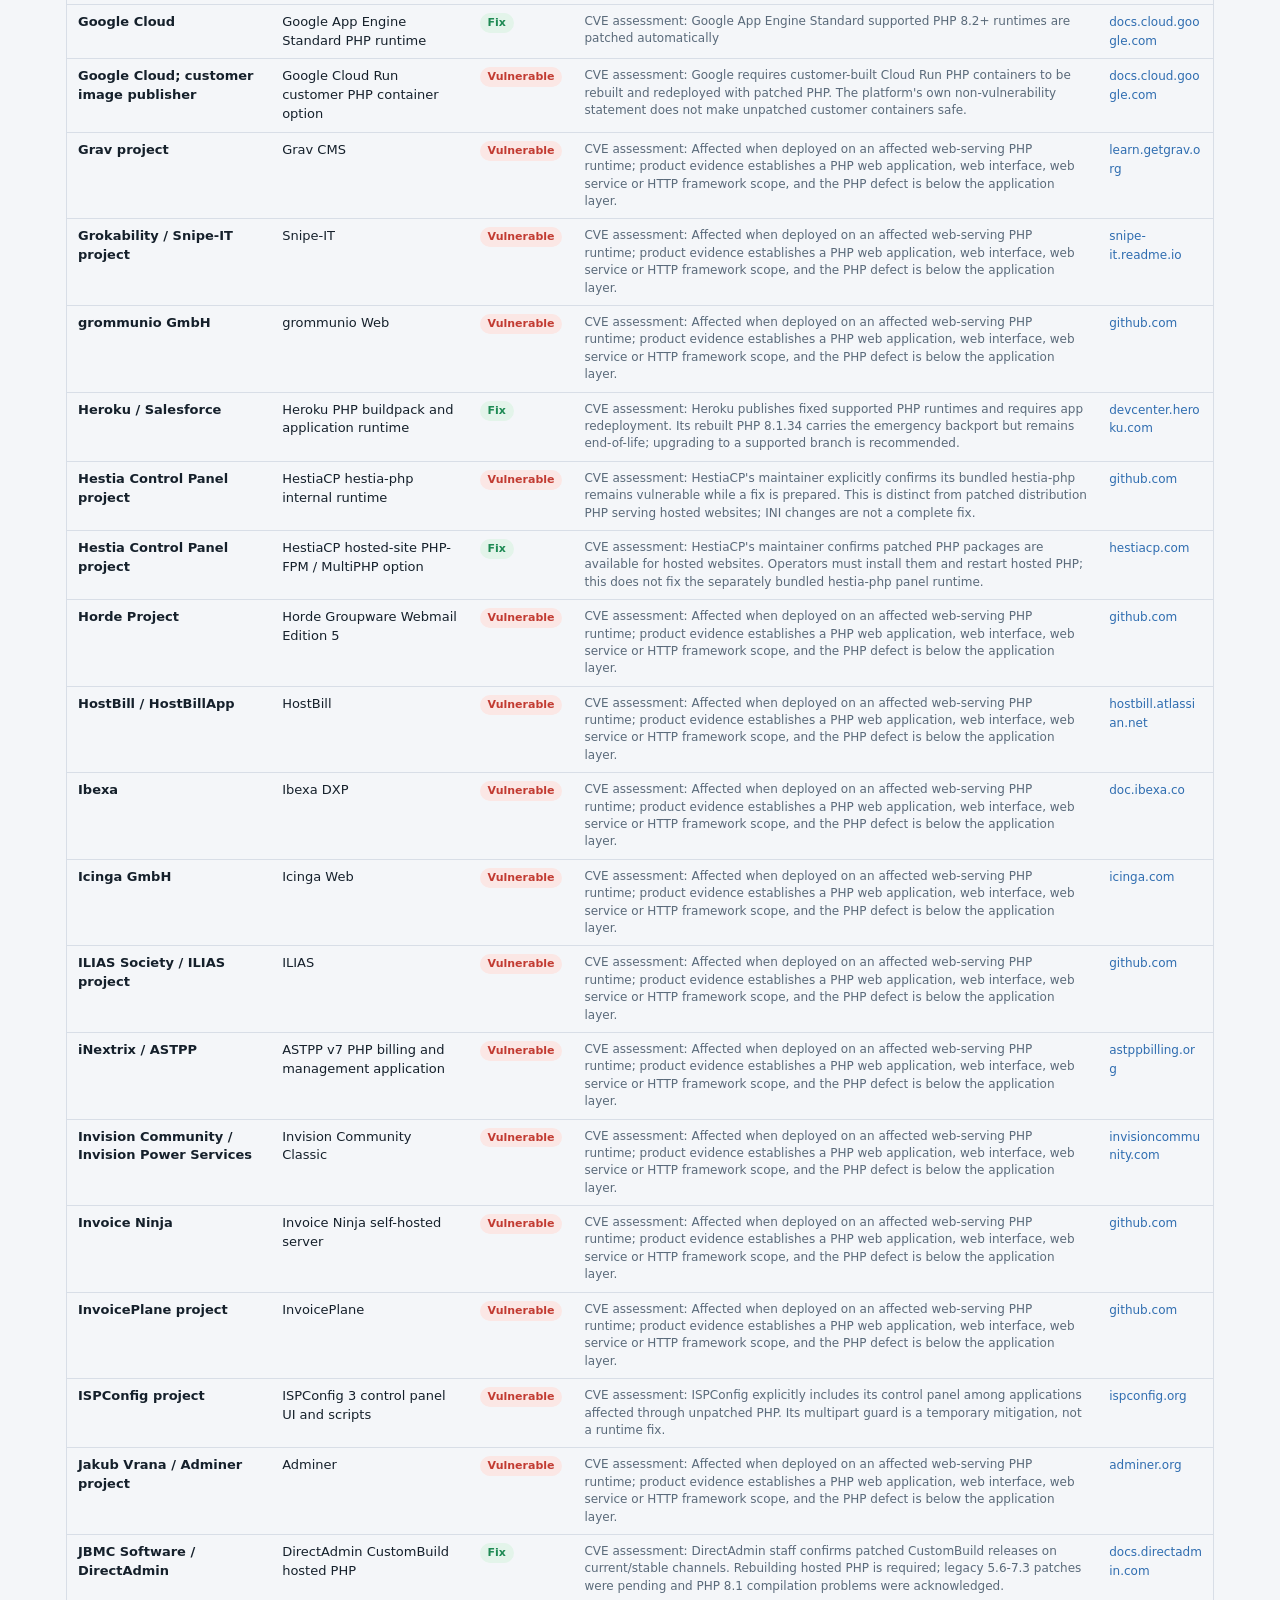
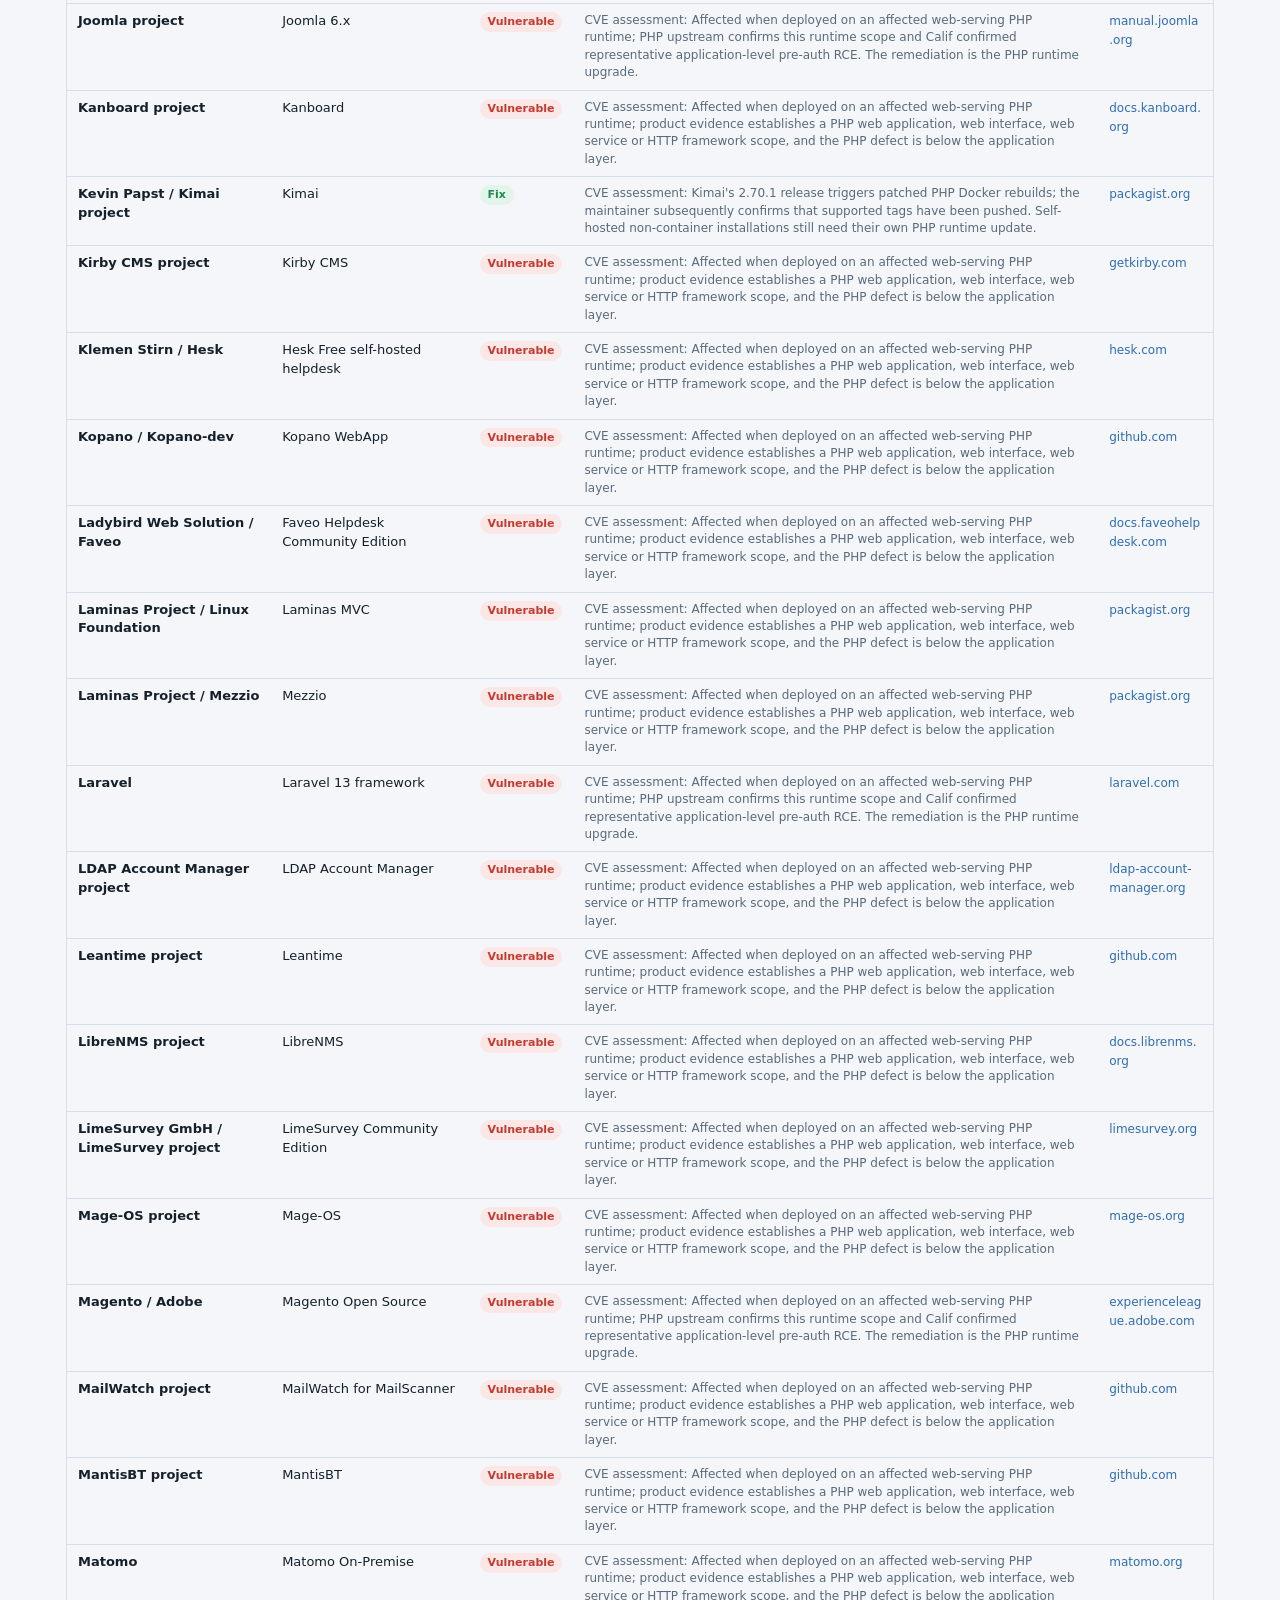
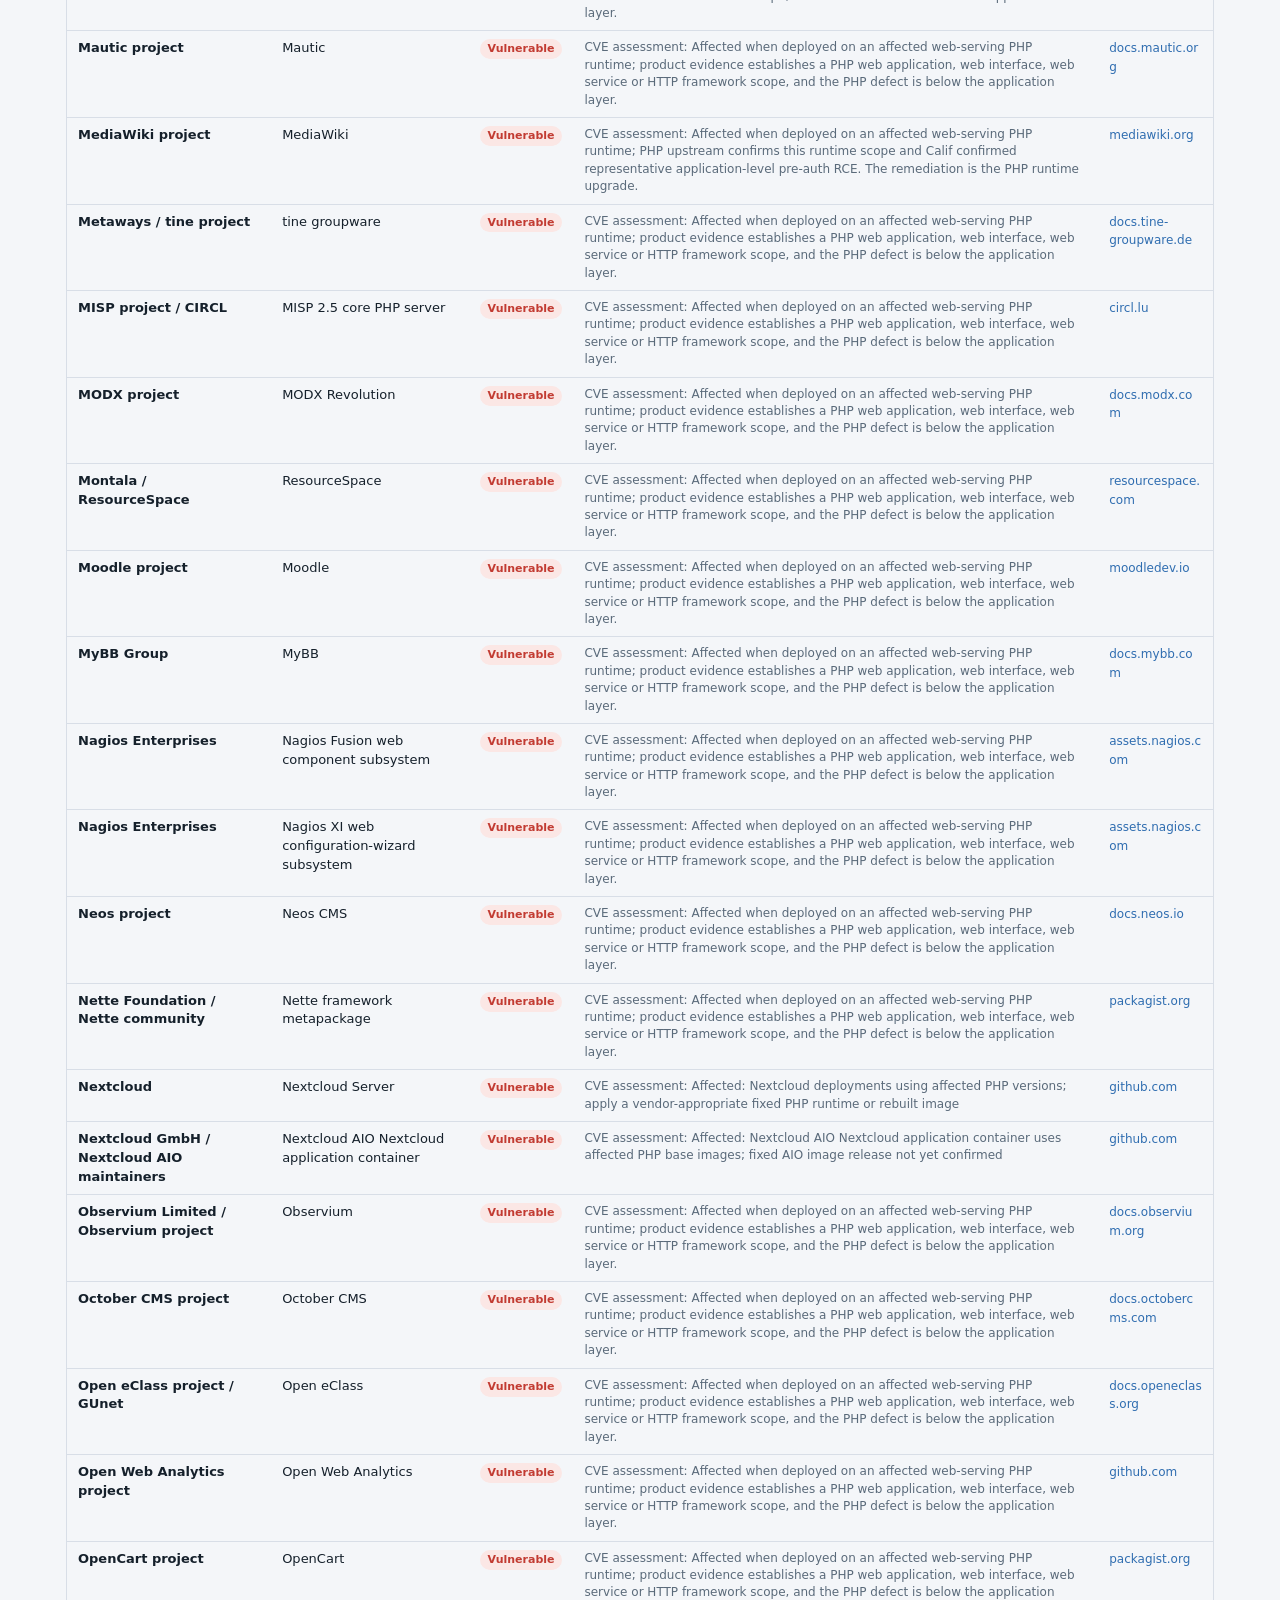
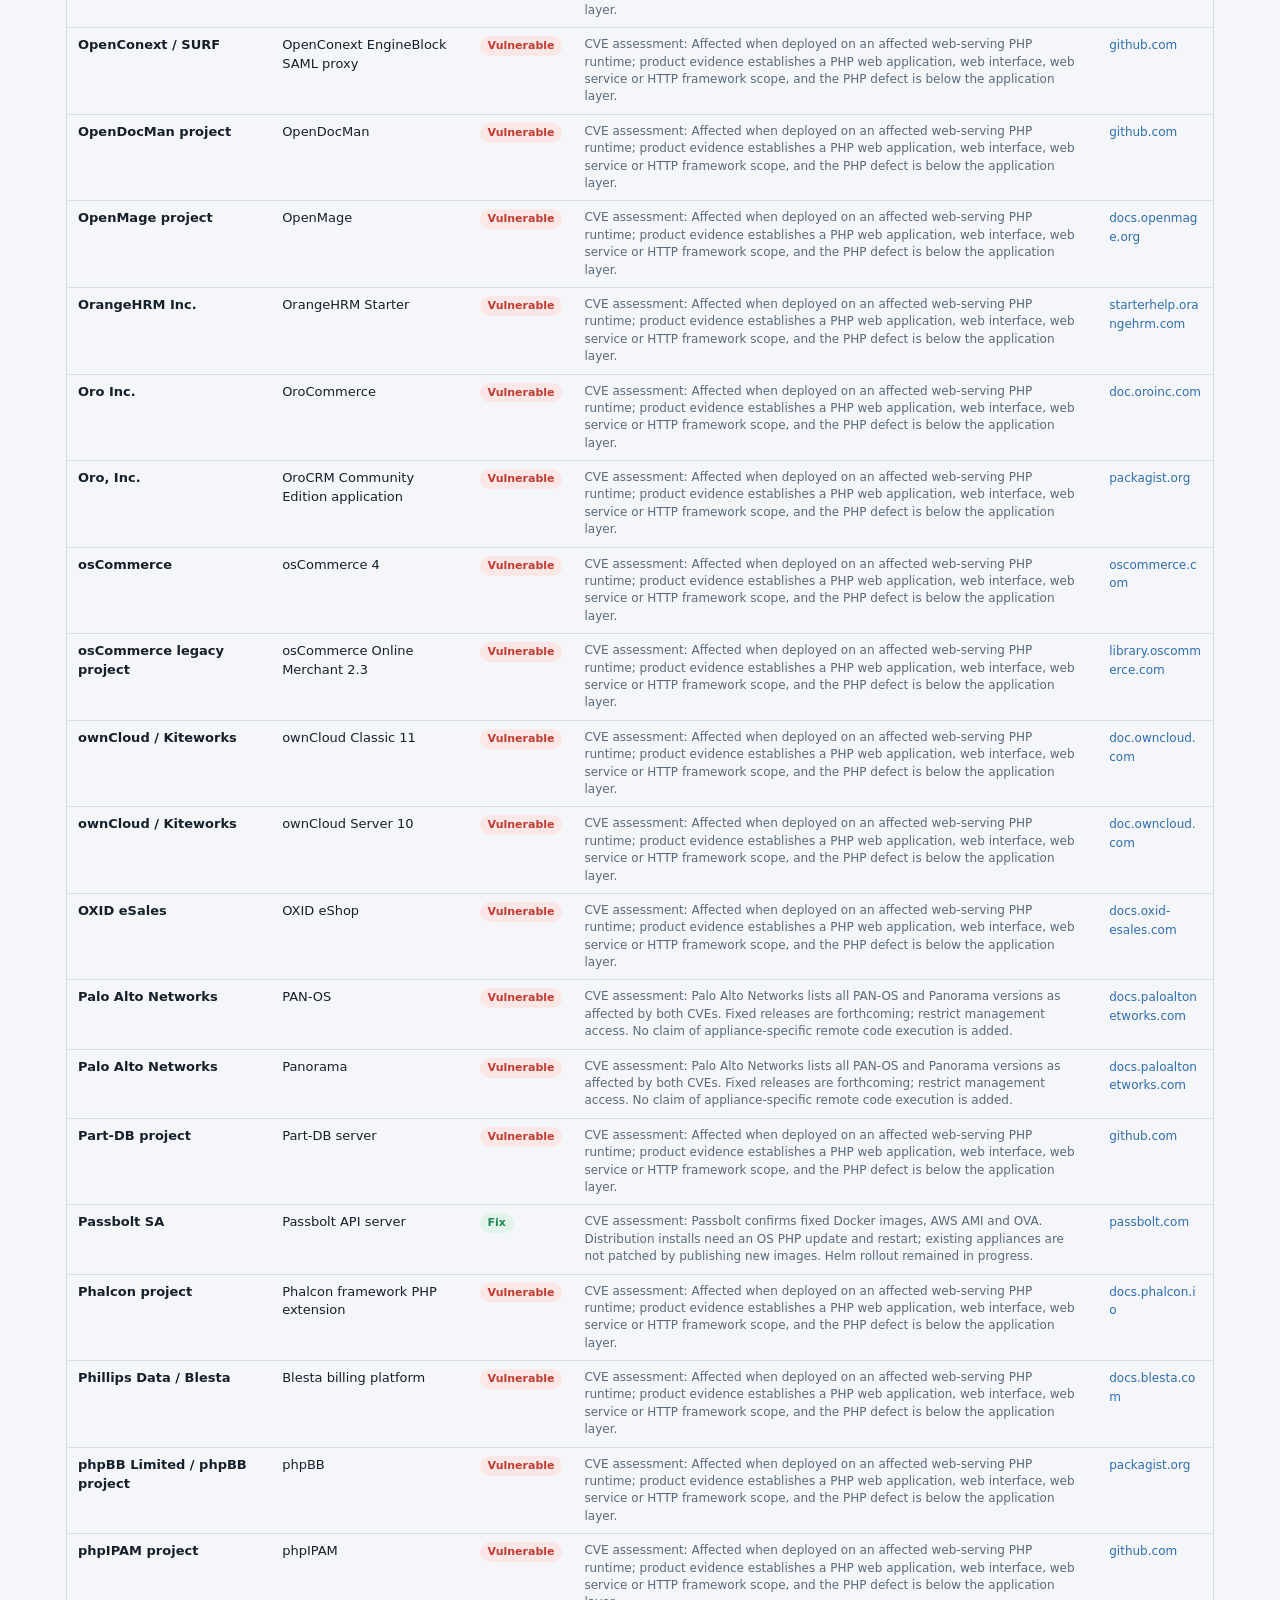
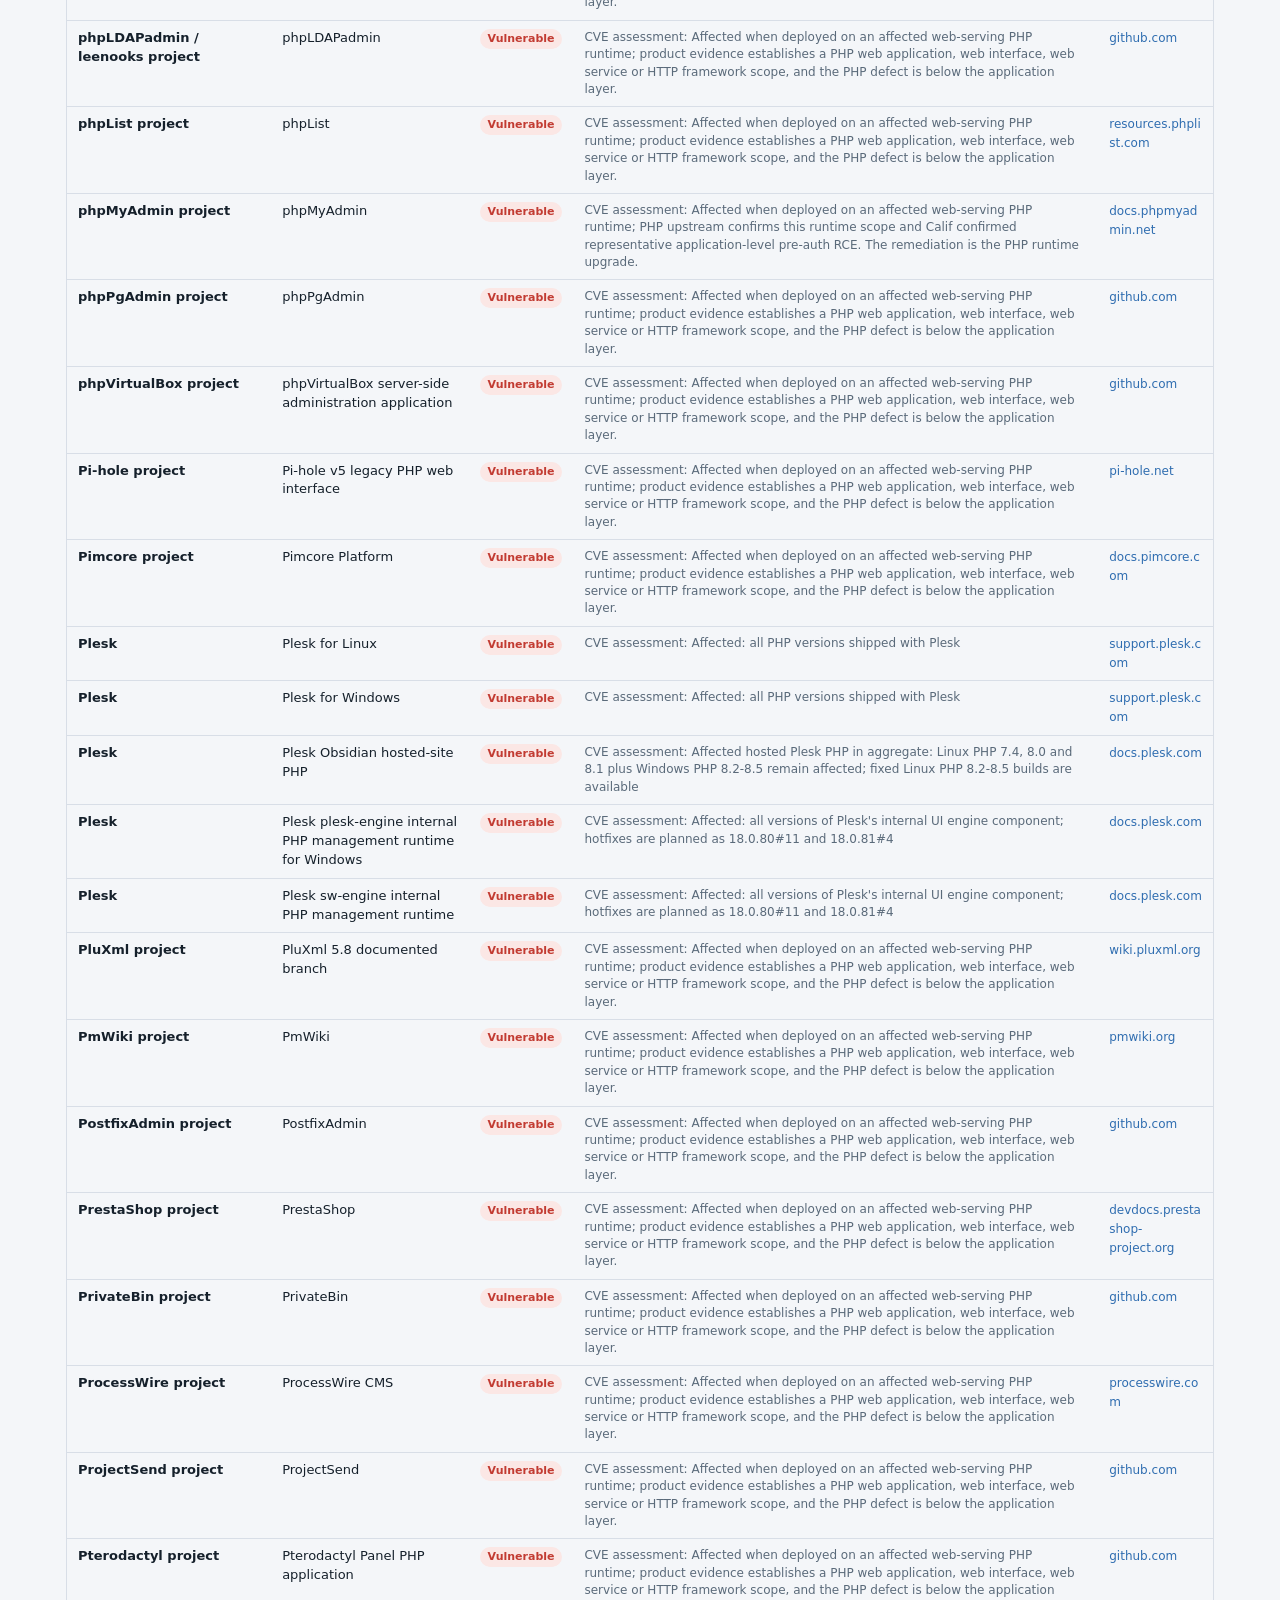
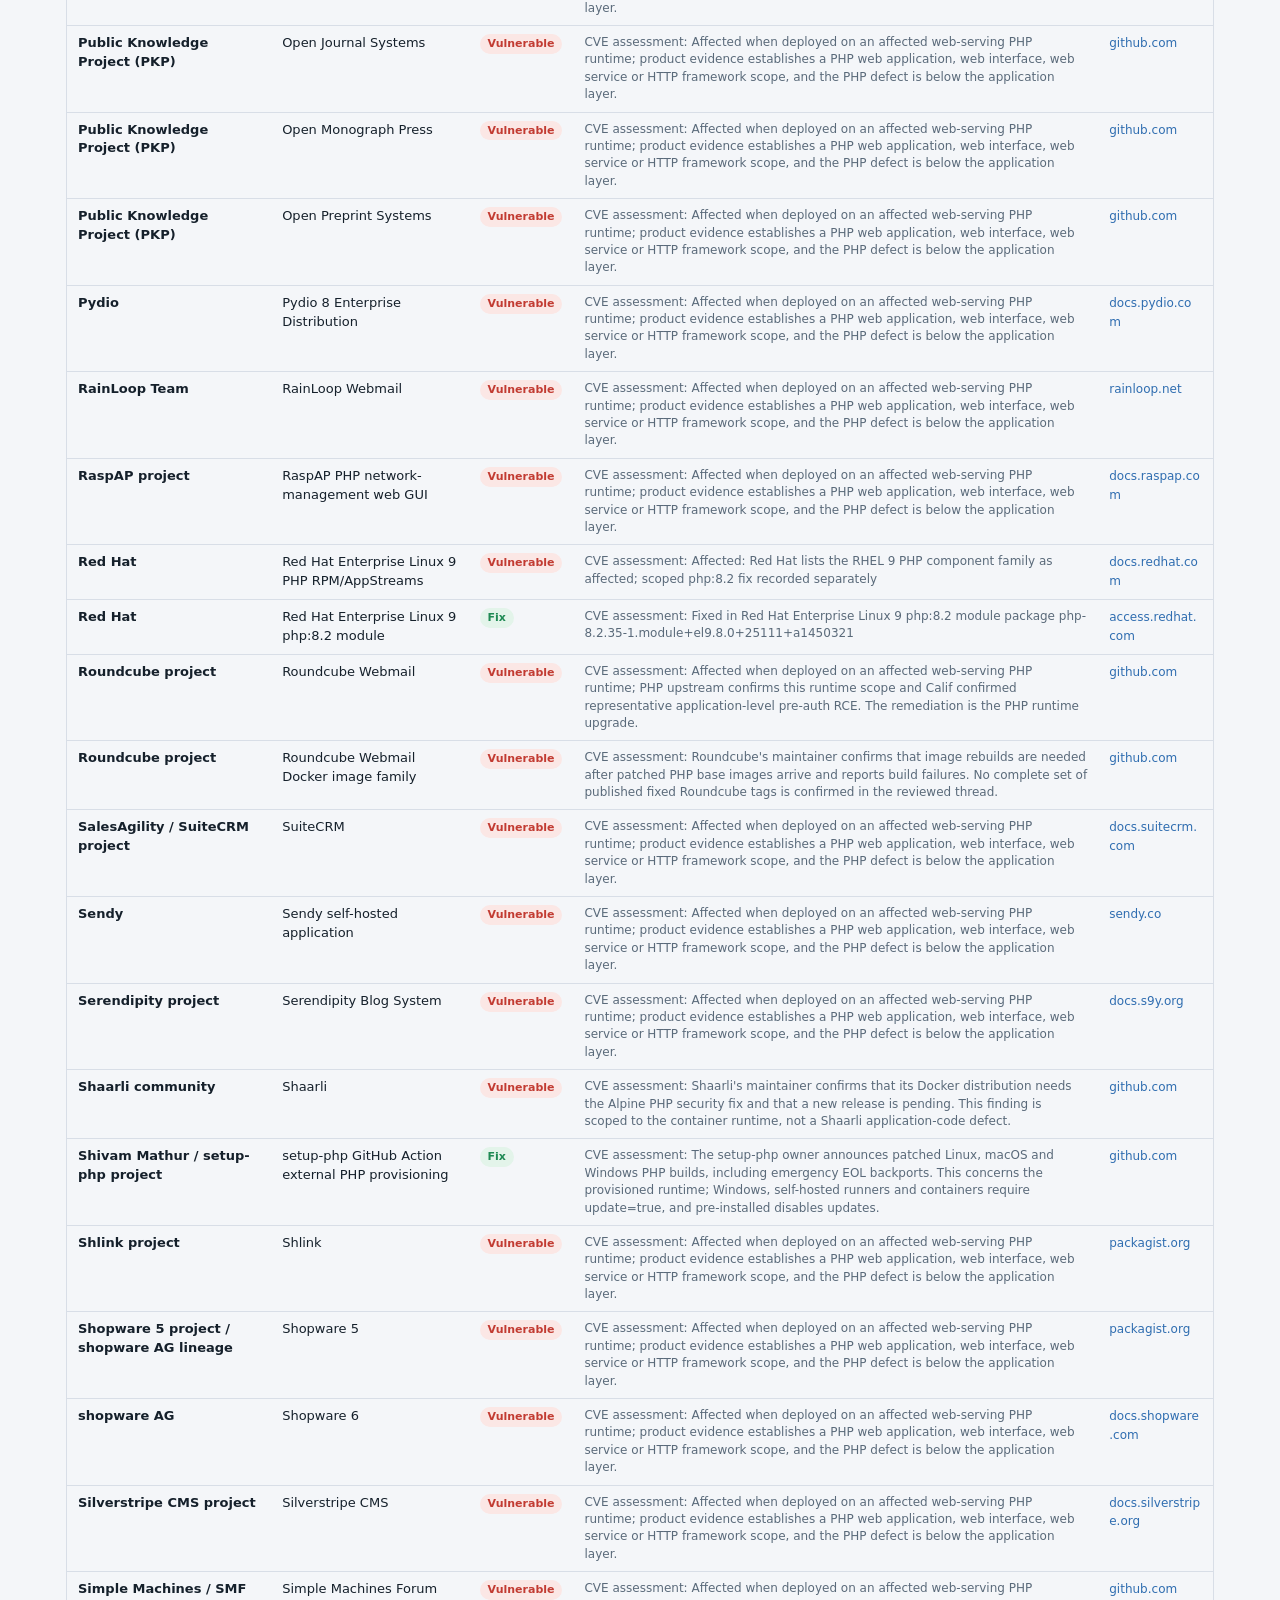
==== commit fe22feda: "aRemove Verified tab; add A-Z supplier Index with NCSC-NL source links" ====
--- a/index.html
+++ b/index.html
@@ -14,16 +14,12 @@
   <div class="hrow">
     <h1>PHP2Shell Vendor Watch</h1>
     <span class="cve">CVE-2026-109618 &middot; CVE-2026-109619</span>
-    <span class="statusbox">
-      <span class="dot loading" id="dot"></span>
-      <span class="livetxt" id="livetxt">Fetching live&hellip;</span>
-      <button class="rfr" id="refresh" type="button">Refresh</button>
-    </span>
+    <span class="statusbox"><span class="dot loading" id="dot"></span><span class="livetxt" id="livetxt">Fetching live&hellip;</span><button class="rfr" id="refresh" type="button">Refresh</button></span>
   </div>
   <div class="tabs" role="tablist" id="tabs">
-    <button class="tab" role="tab" type="button" data-view="verified">Verified <small id="c-verified"></small></button>
     <button class="tab" role="tab" type="button" data-view="actionable">Actionable <small id="c-actionable"></small></button>
     <button class="tab" role="tab" type="button" data-view="full">Full list <small id="c-full"></small></button>
+    <button class="tab" role="tab" type="button" data-view="index">Index A&ndash;Z <small id="c-index"></small></button>
   </div>
 </div></header>
 <main class="wrap">
@@ -34,20 +30,14 @@
   <div class="tiles" id="tiles"></div>
   <p class="note" id="viewnote"></p>
   <div class="tablewrap"><table><thead id="thead"></thead><tbody id="tbody"></tbody></table></div>
-  <p class="foot">
-    <strong>Live.</strong> On open this page fetches the NCSC-NL list from <code>raw.githubusercontent.com/NCSC-NL/php2shell</code> and rebuilds the Actionable and Full views. The <em>Verified</em> tab is a hand-checked vendor set (independent snapshot). If the live fetch is blocked it falls back to an embedded snapshot from 2026-10-22 14:29 (dot turns amber). Status shown applies to both CVEs. Fixed PHP: 8.2.35 / 8.3.36 / 8.4.27 / 8.5.12.
-  </p>
-</main>
-<footer class="attrib"><div class="wrap"><p>
-  <strong>Data source &amp; licence.</strong> The <em>Actionable</em> and <em>Full</em> views reproduce the software inventory from the
+  <p class="foot"><strong>Live.</strong> On open this page fetches the NCSC-NL list from <code>raw.githubusercontent.com/NCSC-NL/php2shell</code> and rebuilds all views. The Index tab links each supplier to its page in the source list. If the live fetch is blocked it falls back to an embedded snapshot from 2026-10-23 13:18. Status applies to both CVEs. Fixed PHP: 8.2.35 / 8.3.36 / 8.4.27 / 8.5.12.</p><footer class="attrib"><div class="wrap"><p>
+  <strong>Data source &amp; licence.</strong> Every view reproduces the software inventory from the
   <a href="https://github.com/NCSC-NL/php2shell" target="_blank" rel="noopener noreferrer">NCSC-NL php2shell repository</a>,
   &copy; NCSC-NL (Nationaal Cyber Security Centrum, Netherlands), licensed under the
-  <a href="https://joinup.ec.europa.eu/collection/eupl/eupl-text-eupl-12" target="_blank" rel="noopener noreferrer">EUPL-1.2</a>
-  and published as TLP:CLEAR. The <em>Verified</em> set is independently compiled from public vendor advisories.
-  This page is an independent derivative work, distributed under the <a href="LICENSE" target="_blank" rel="noopener noreferrer">EUPL-1.2</a>;
-  it is <strong>not affiliated with or endorsed by NCSC-NL</strong>. Source and attribution:
-  <a href="https://github.com/NCSC-NL/php2shell" target="_blank" rel="noopener noreferrer">github.com/NCSC-NL/php2shell</a>.
+  <a href="LICENSE" target="_blank" rel="noopener noreferrer">EUPL-1.2</a> and published as TLP:CLEAR.
+  Independent derivative work, not affiliated with or endorsed by NCSC-NL. Entries are investigation leads until the vendor confirms.
 </p></div></footer>
+</main>
 <script src="app.js" defer></script>
 </body>
 </html>
--- a/styles.css
+++ b/styles.css
@@ -1,26 +1,10 @@
-:root{
-  --bg:#f4f6f9;--panel:#fff;--panel2:#eef1f6;--fg:#15202b;--muted:#5a6a7a;--line:#d8dee7;
-  --accent:#2f6db0;--accent-fg:#fff;
-  --crit:#c23b32;--crit-bg:#fbe7e5;--fix:#1f8a54;--fix-bg:#e3f4ea;
-  --warn:#9a6a10;--warn-bg:#f8efd8;--ok:#5a6a7a;--ok-bg:#e7ecf2;--info:#2f6db0;--info-bg:#e3edf7;
-  --live:#1f8a54;--stale:#9a6a10;
-  --font:"IBM Plex Sans",system-ui,-apple-system,Segoe UI,Roboto,sans-serif;
-  --mono:"IBM Plex Mono",ui-monospace,Menlo,monospace;
-}
-@media(prefers-color-scheme:dark){:root:not([data-theme=light]){
-  --bg:#0e141b;--panel:#162029;--panel2:#1c2832;--fg:#e7edf3;--muted:#90a0b0;--line:#2a3744;
-  --accent:#5aa0e8;--accent-fg:#06121f;--crit:#f0837a;--crit-bg:#3a1f1d;--fix:#5fd496;--fix-bg:#133026;
-  --warn:#e3b45a;--warn-bg:#352a12;--ok:#90a0b0;--ok-bg:#222e38;--info:#6fb0ee;--info-bg:#132637;
-  --live:#5fd496;--stale:#e3b45a;color-scheme:dark;
-}}
-:root[data-theme=dark]{
-  --bg:#0e141b;--panel:#162029;--panel2:#1c2832;--fg:#e7edf3;--muted:#90a0b0;--line:#2a3744;
-  --accent:#5aa0e8;--accent-fg:#06121f;--crit:#f0837a;--crit-bg:#3a1f1d;--fix:#5fd496;--fix-bg:#133026;
-  --warn:#e3b45a;--warn-bg:#352a12;--ok:#90a0b0;--ok-bg:#222e38;--info:#6fb0ee;--info-bg:#132637;
-  --live:#5fd496;--stale:#e3b45a;color-scheme:dark;
-}
-*{box-sizing:border-box}
-html,body{margin:0}
+:root{--bg:#f4f6f9;--panel:#fff;--panel2:#eef1f6;--fg:#15202b;--muted:#5a6a7a;--line:#d8dee7;
+--accent:#2f6db0;--accent-fg:#fff;--crit:#c23b32;--crit-bg:#fbe7e5;--fix:#1f8a54;--fix-bg:#e3f4ea;
+--warn:#9a6a10;--warn-bg:#f8efd8;--ok:#5a6a7a;--ok-bg:#e7ecf2;--info:#2f6db0;--info-bg:#e3edf7;
+--live:#1f8a54;--stale:#9a6a10;--font:"IBM Plex Sans",system-ui,-apple-system,Segoe UI,Roboto,sans-serif;--mono:"IBM Plex Mono",ui-monospace,Menlo,monospace;}
+@media(prefers-color-scheme:dark){:root:not([data-theme=light]){--bg:#0e141b;--panel:#162029;--panel2:#1c2832;--fg:#e7edf3;--muted:#90a0b0;--line:#2a3744;--accent:#5aa0e8;--accent-fg:#06121f;--crit:#f0837a;--crit-bg:#3a1f1d;--fix:#5fd496;--fix-bg:#133026;--warn:#e3b45a;--warn-bg:#352a12;--ok:#90a0b0;--ok-bg:#222e38;--info:#6fb0ee;--info-bg:#132637;--live:#5fd496;--stale:#e3b45a;color-scheme:dark;}}
+:root[data-theme=dark]{--bg:#0e141b;--panel:#162029;--panel2:#1c2832;--fg:#e7edf3;--muted:#90a0b0;--line:#2a3744;--accent:#5aa0e8;--accent-fg:#06121f;--crit:#f0837a;--crit-bg:#3a1f1d;--fix:#5fd496;--fix-bg:#133026;--warn:#e3b45a;--warn-bg:#352a12;--ok:#90a0b0;--ok-bg:#222e38;--info:#6fb0ee;--info-bg:#132637;--live:#5fd496;--stale:#e3b45a;color-scheme:dark;}
+*{box-sizing:border-box}html,body{margin:0}
 body{background:var(--bg);color:var(--fg);font-family:var(--font);line-height:1.45}
 .wrap{padding-left:max(16px,env(safe-area-inset-left,0px));padding-right:max(16px,env(safe-area-inset-right,0px));max-width:1180px;margin:0 auto}
 header.bar{position:sticky;top:0;z-index:9;background:var(--panel);border-bottom:1px solid var(--line)}
@@ -45,23 +29,22 @@
 .tile .n{font-family:var(--mono);font-size:20px;font-weight:500;font-variant-numeric:tabular-nums}
 .tile .l{font-size:11px;color:var(--muted);text-transform:uppercase;letter-spacing:.06em}
 .tile.crit{border-left:3px solid var(--crit)}.tile.fix{border-left:3px solid var(--fix)}
-.tile.warn{border-left:3px solid var(--warn)}.tile.ok{border-left:3px solid var(--ok)}
+.tile.warn{border-left:3px solid var(--warn)}.tile.ok{border-left:3px solid var(--ok)}.tile.acc{border-left:3px solid var(--accent)}
 .note{font-size:12.5px;color:var(--muted);padding-bottom:12px;max-width:72ch}
 .tablewrap{overflow-x:auto;border:1px solid var(--line);border-radius:10px;margin-bottom:20px}
 table{border-collapse:collapse;width:100%;font-size:13px}
 th,td{text-align:left;padding:8px 11px;border-bottom:1px solid var(--line);vertical-align:top}
 th{position:sticky;top:0;background:var(--panel2);font-weight:600;font-size:11px;text-transform:uppercase;letter-spacing:.05em;color:var(--muted);white-space:nowrap}
 tbody tr:last-child td{border-bottom:none}
-td.v{font-weight:600}.sub{color:var(--muted);font-size:12px}
+td.v{font-weight:600}.sub{color:var(--muted);font-size:12px}.num{font-family:var(--mono);font-variant-numeric:tabular-nums}
 .pill{display:inline-block;font-size:11px;font-weight:600;padding:2px 8px;border-radius:20px;white-space:nowrap}
 .p-crit{background:var(--crit-bg);color:var(--crit)}.p-fix{background:var(--fix-bg);color:var(--fix)}
 .p-warn{background:var(--warn-bg);color:var(--warn)}.p-ok{background:var(--ok-bg);color:var(--ok)}.p-info{background:var(--info-bg);color:var(--info)}
+.mix{display:flex;flex-wrap:wrap;gap:4px}
 a.src{color:var(--accent);text-decoration:none;font-size:12px;word-break:break-word}a.src:hover{text-decoration:underline}
 .empty{padding:28px 12px;text-align:center;color:var(--muted)}
 .attrib{border-top:1px solid var(--line);margin-top:8px}
-.attrib p{font-size:12px;color:var(--muted);padding-block:16px;max-width:82ch;line-height:1.6}
-.attrib a{color:var(--accent)}
-.foot{font-size:12px;color:var(--muted);padding:4px 0 10px;max-width:80ch}
-.foot code{font-family:var(--mono);font-size:11.5px}
+.attrib p{font-size:12px;color:var(--muted);padding-block:16px;max-width:82ch;line-height:1.6}.attrib a{color:var(--accent)}
+.foot{font-size:12px;color:var(--muted);padding:4px 0 10px;max-width:80ch}.foot code{font-family:var(--mono);font-size:11.5px}
 :focus-visible{outline:2px solid var(--accent);outline-offset:2px}
-@media(max-width:560px){.statusbox{margin-left:0;width:100%;flex-wrap:wrap}}
+@media(max-width:560px){.statusbox{margin-left:0;width:100%;flex-wrap:wrap}}
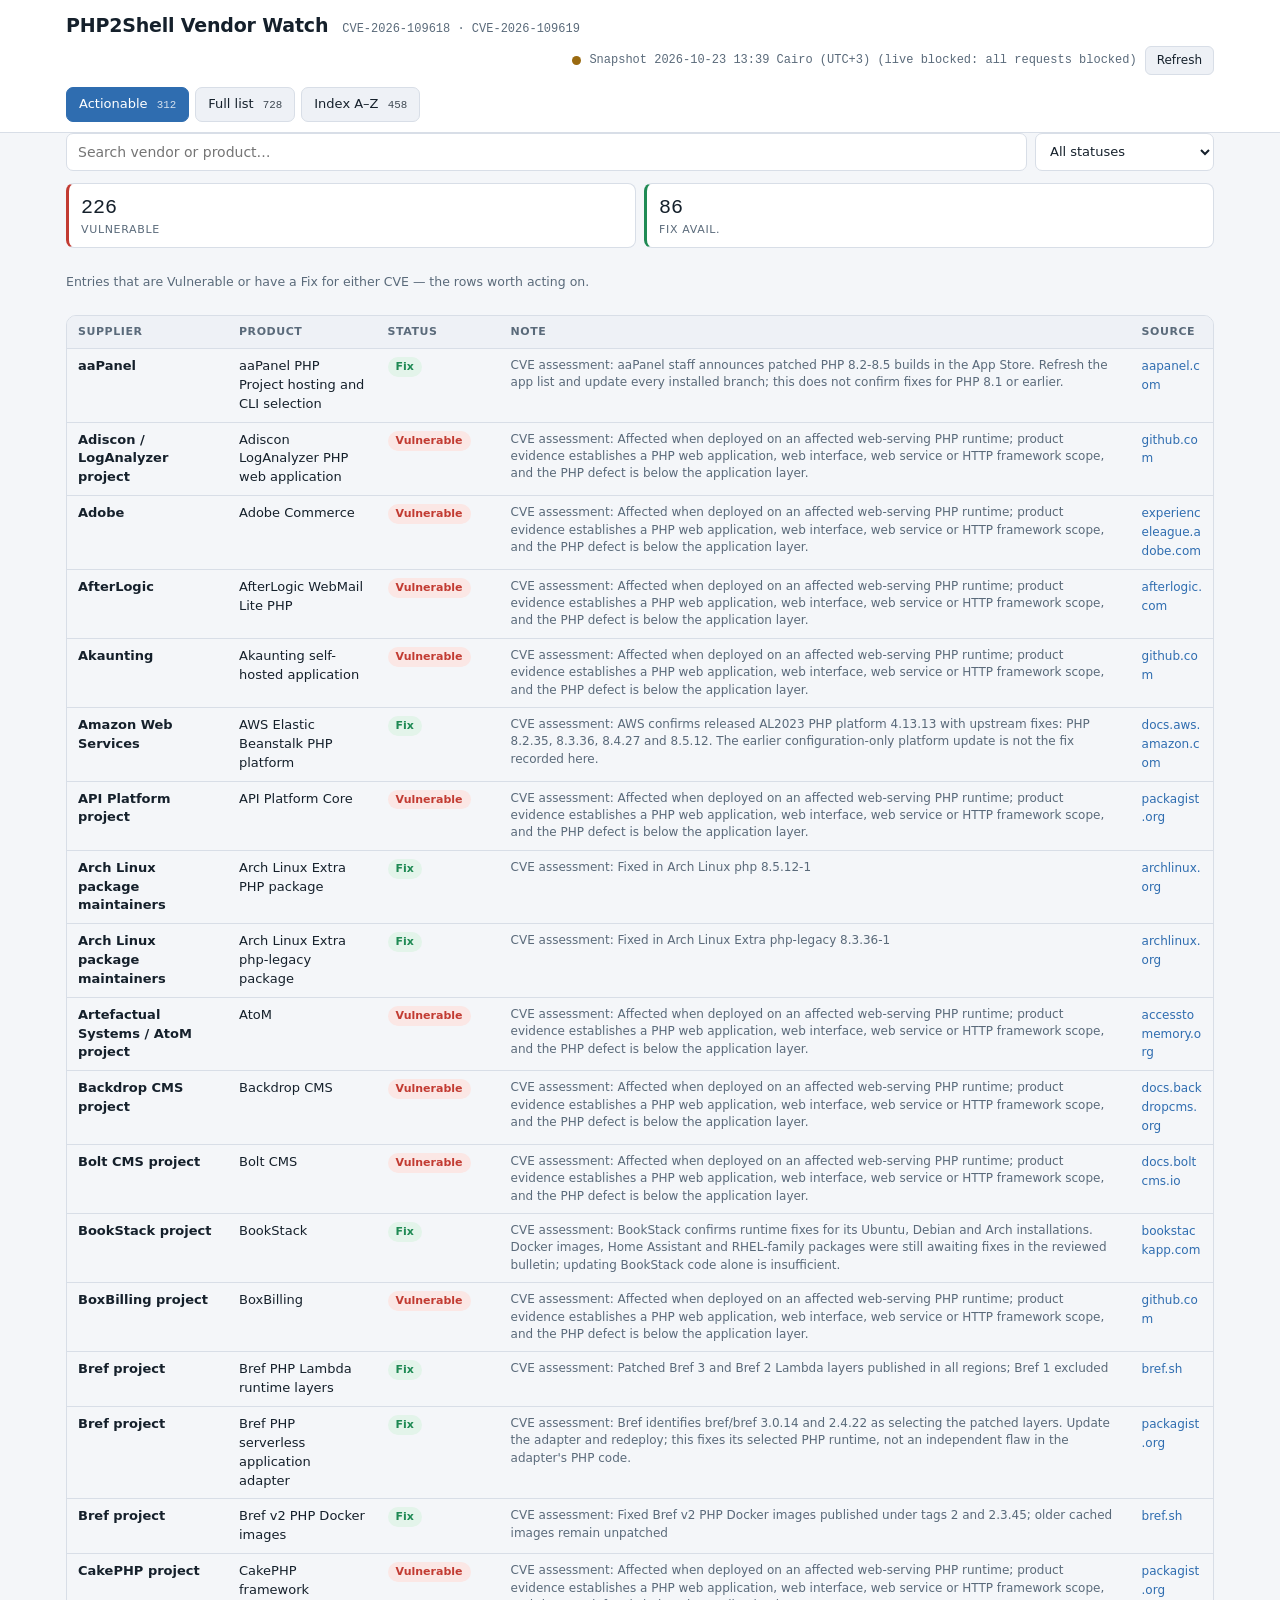
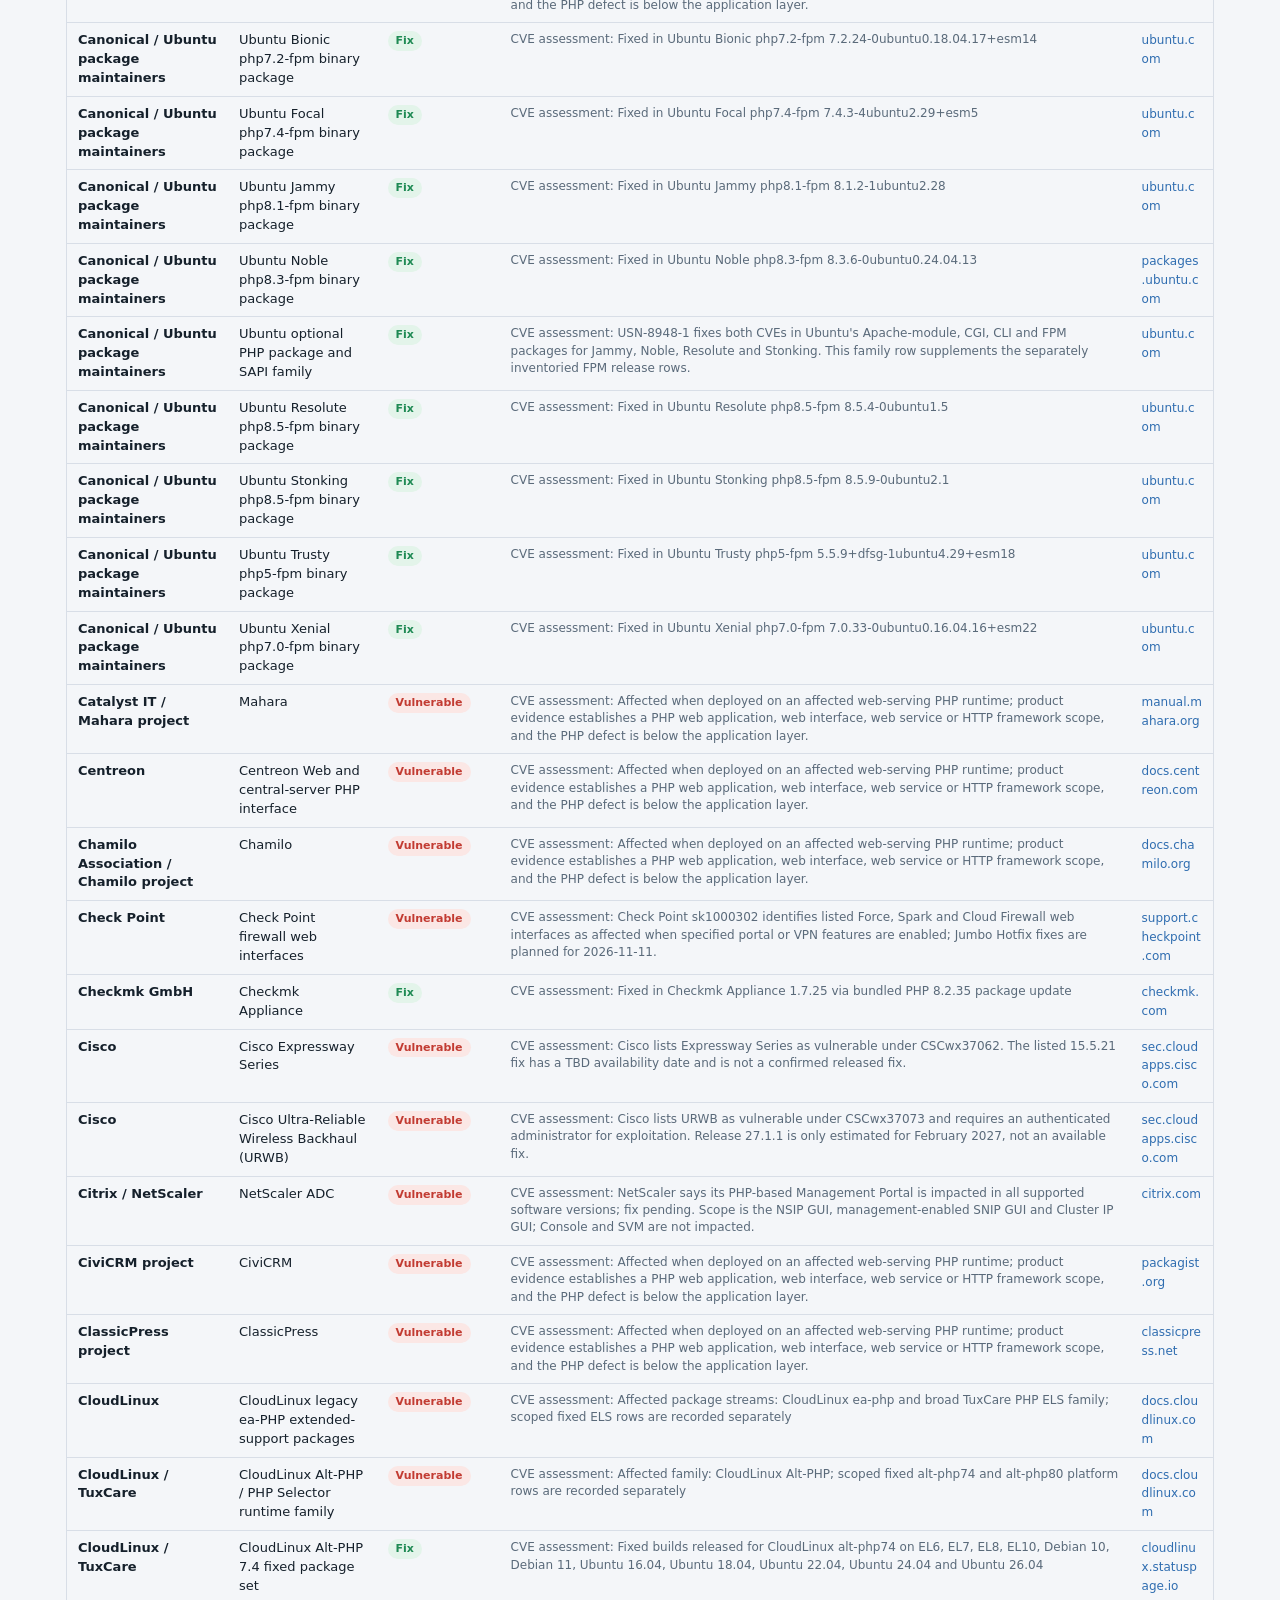
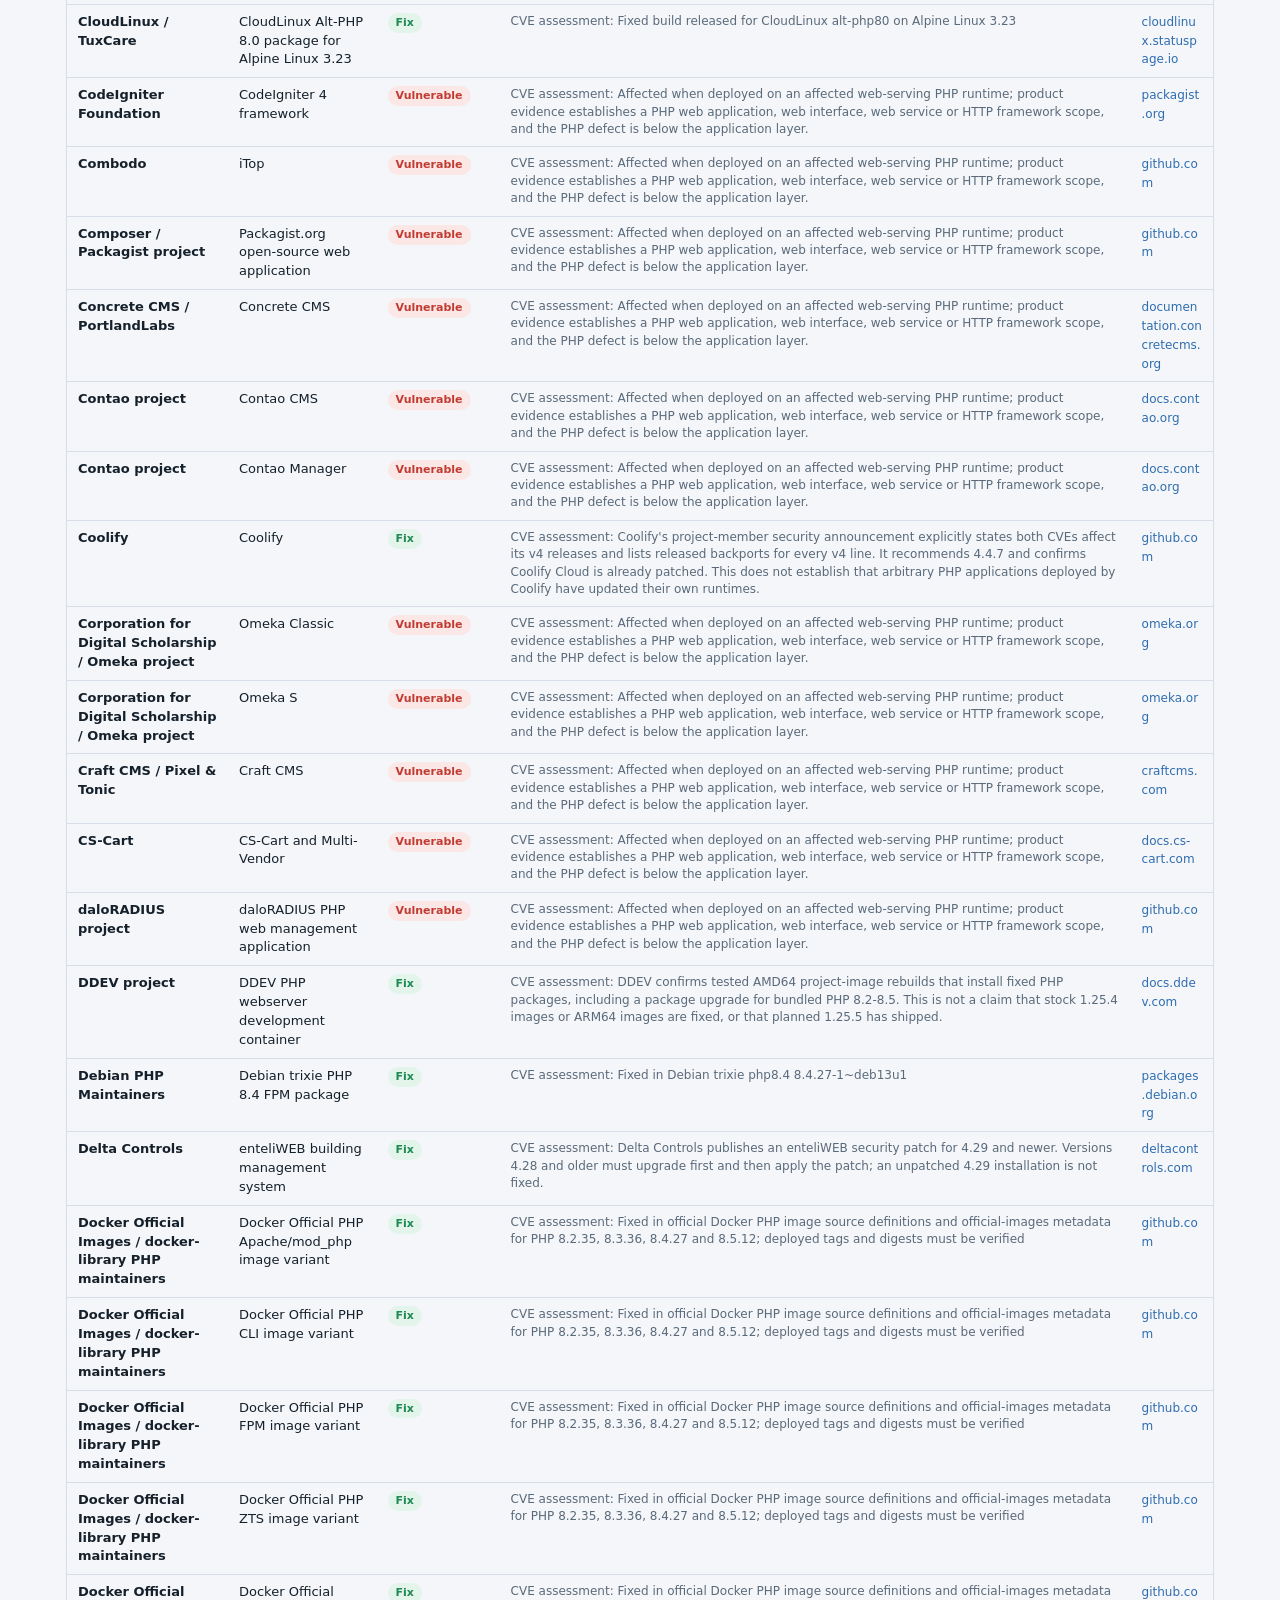
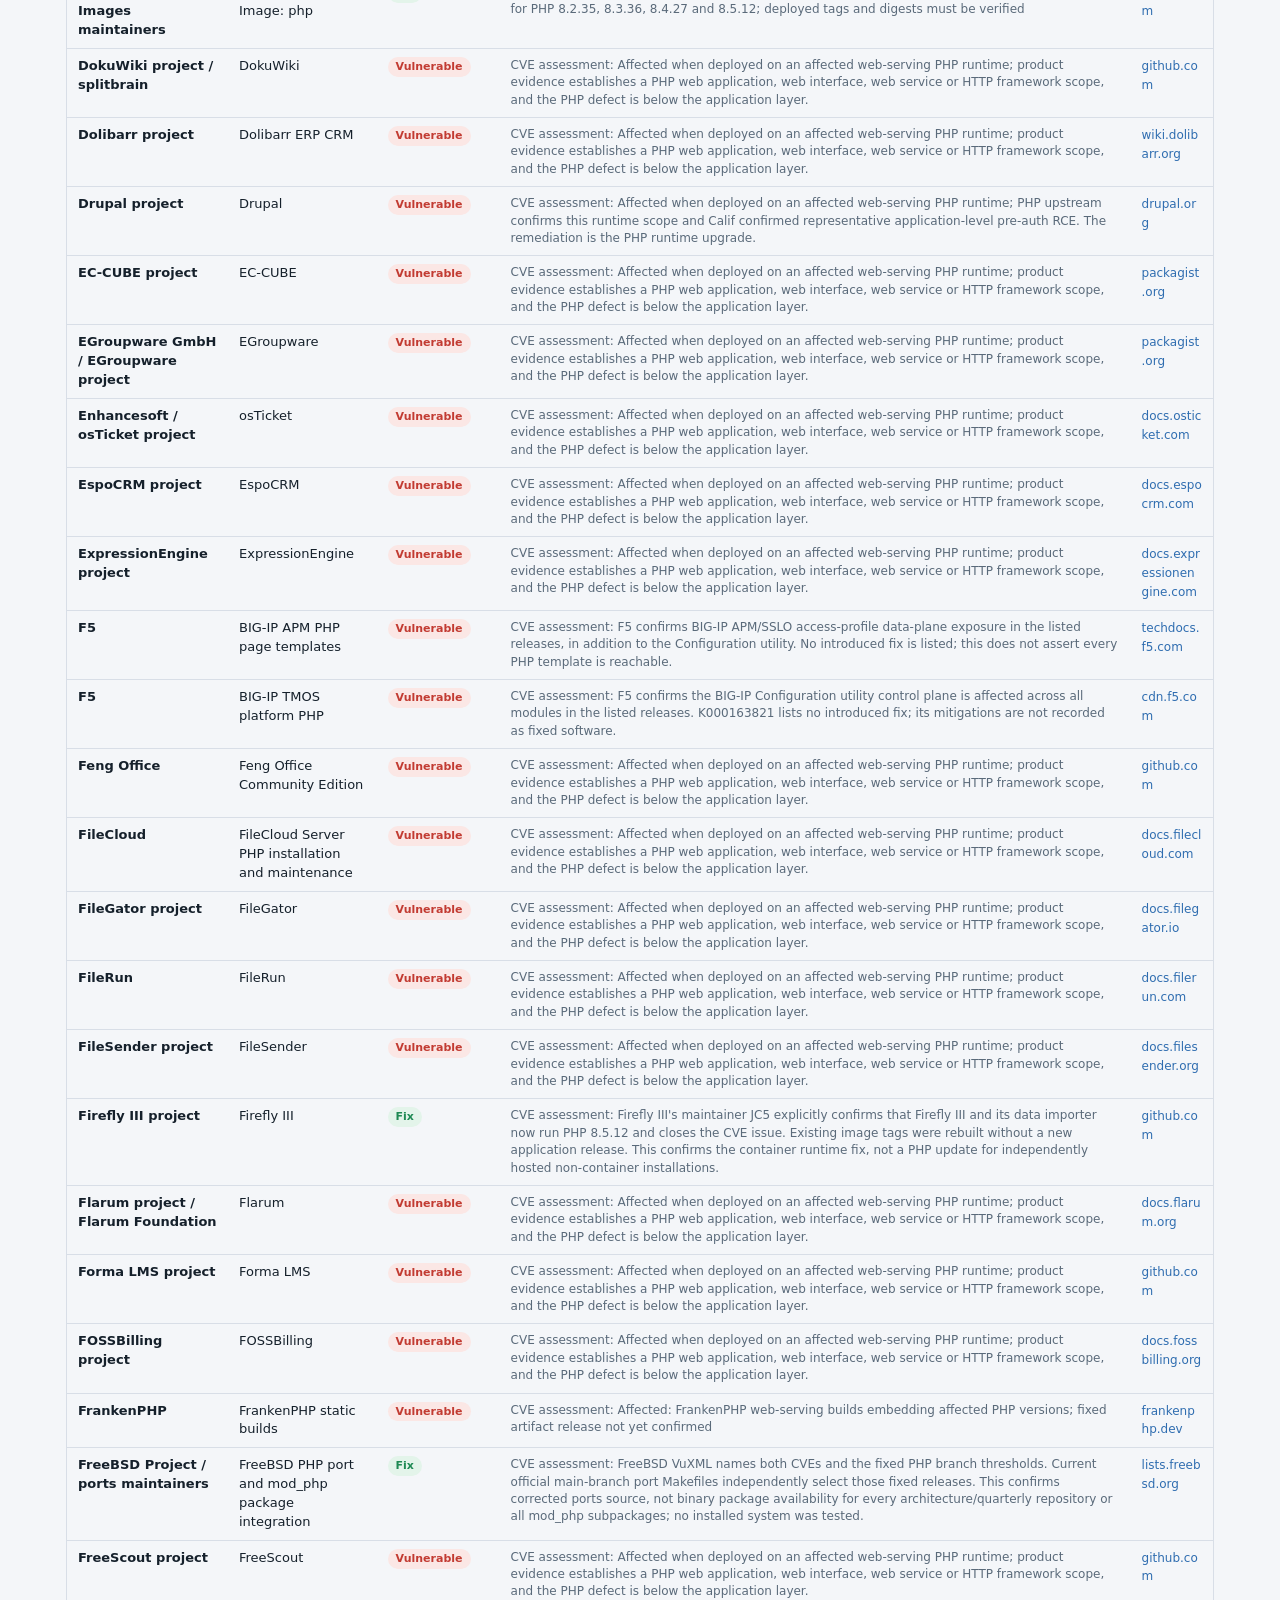
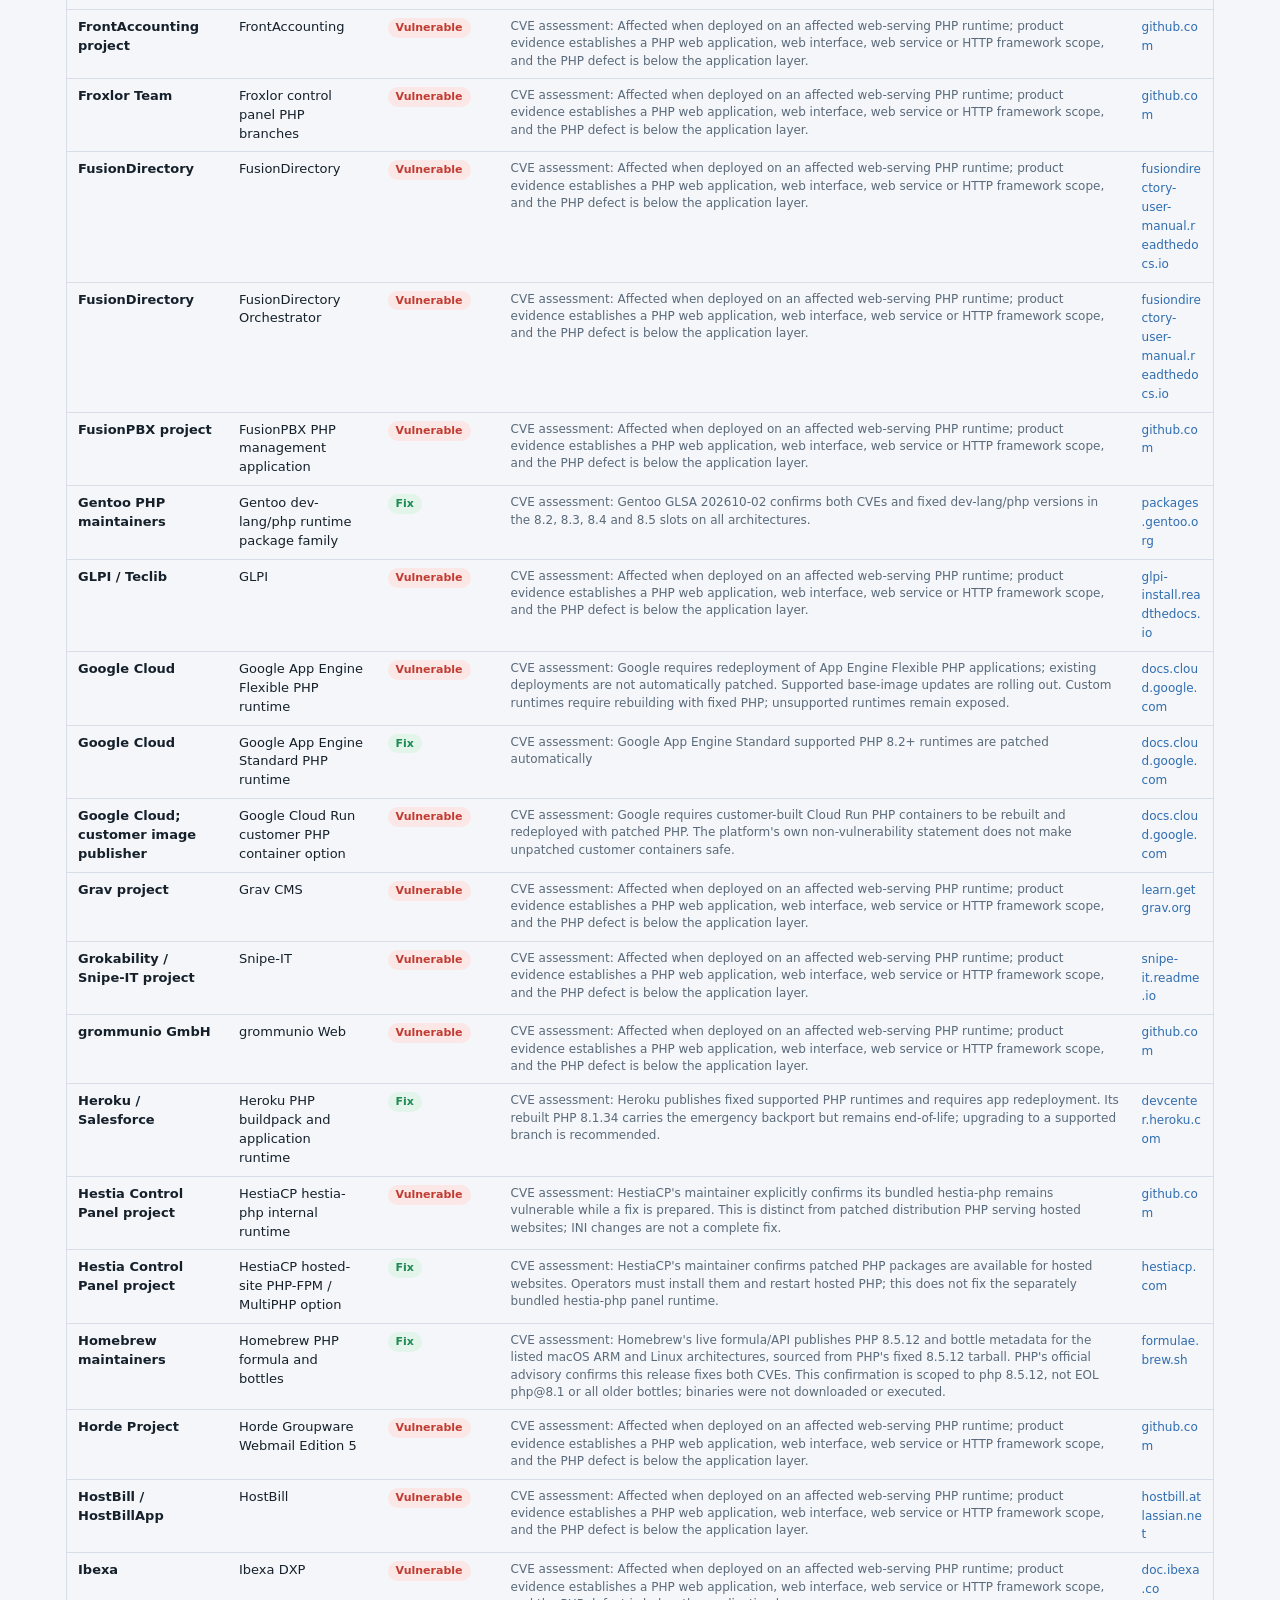
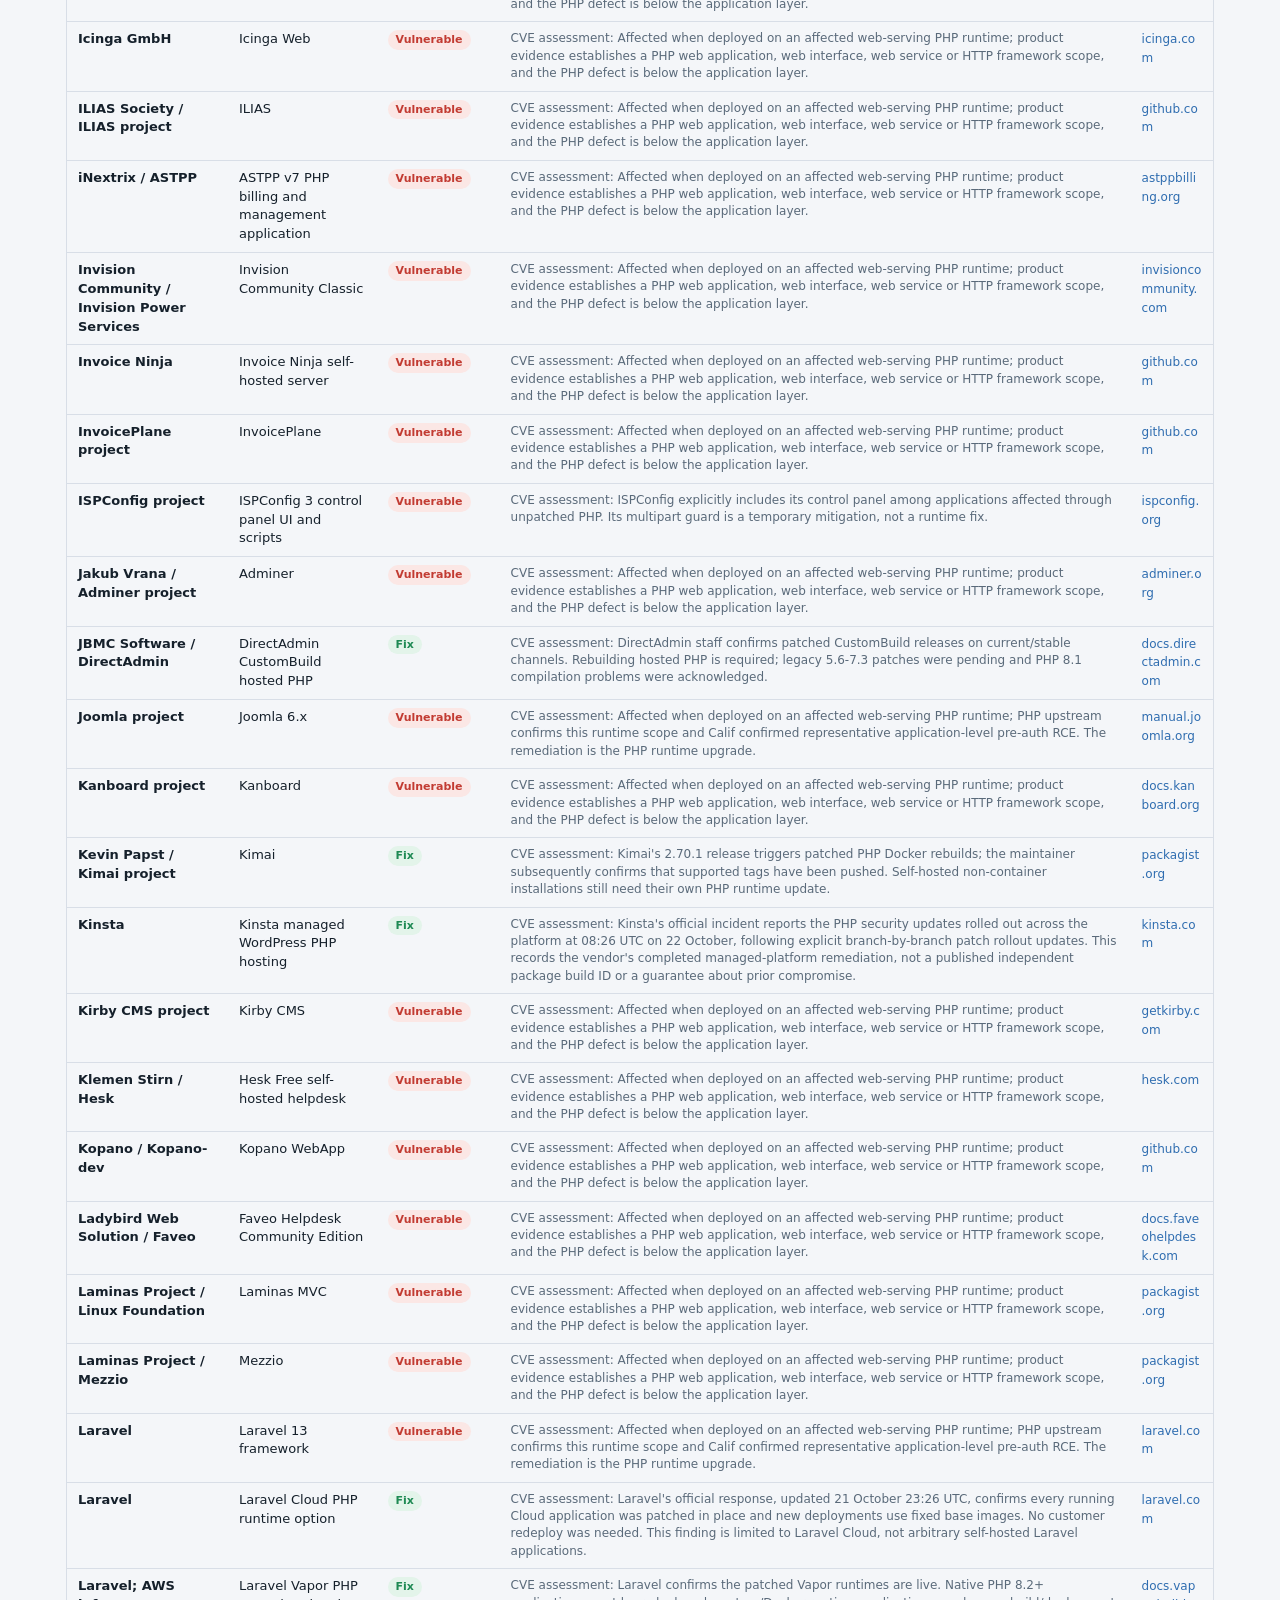
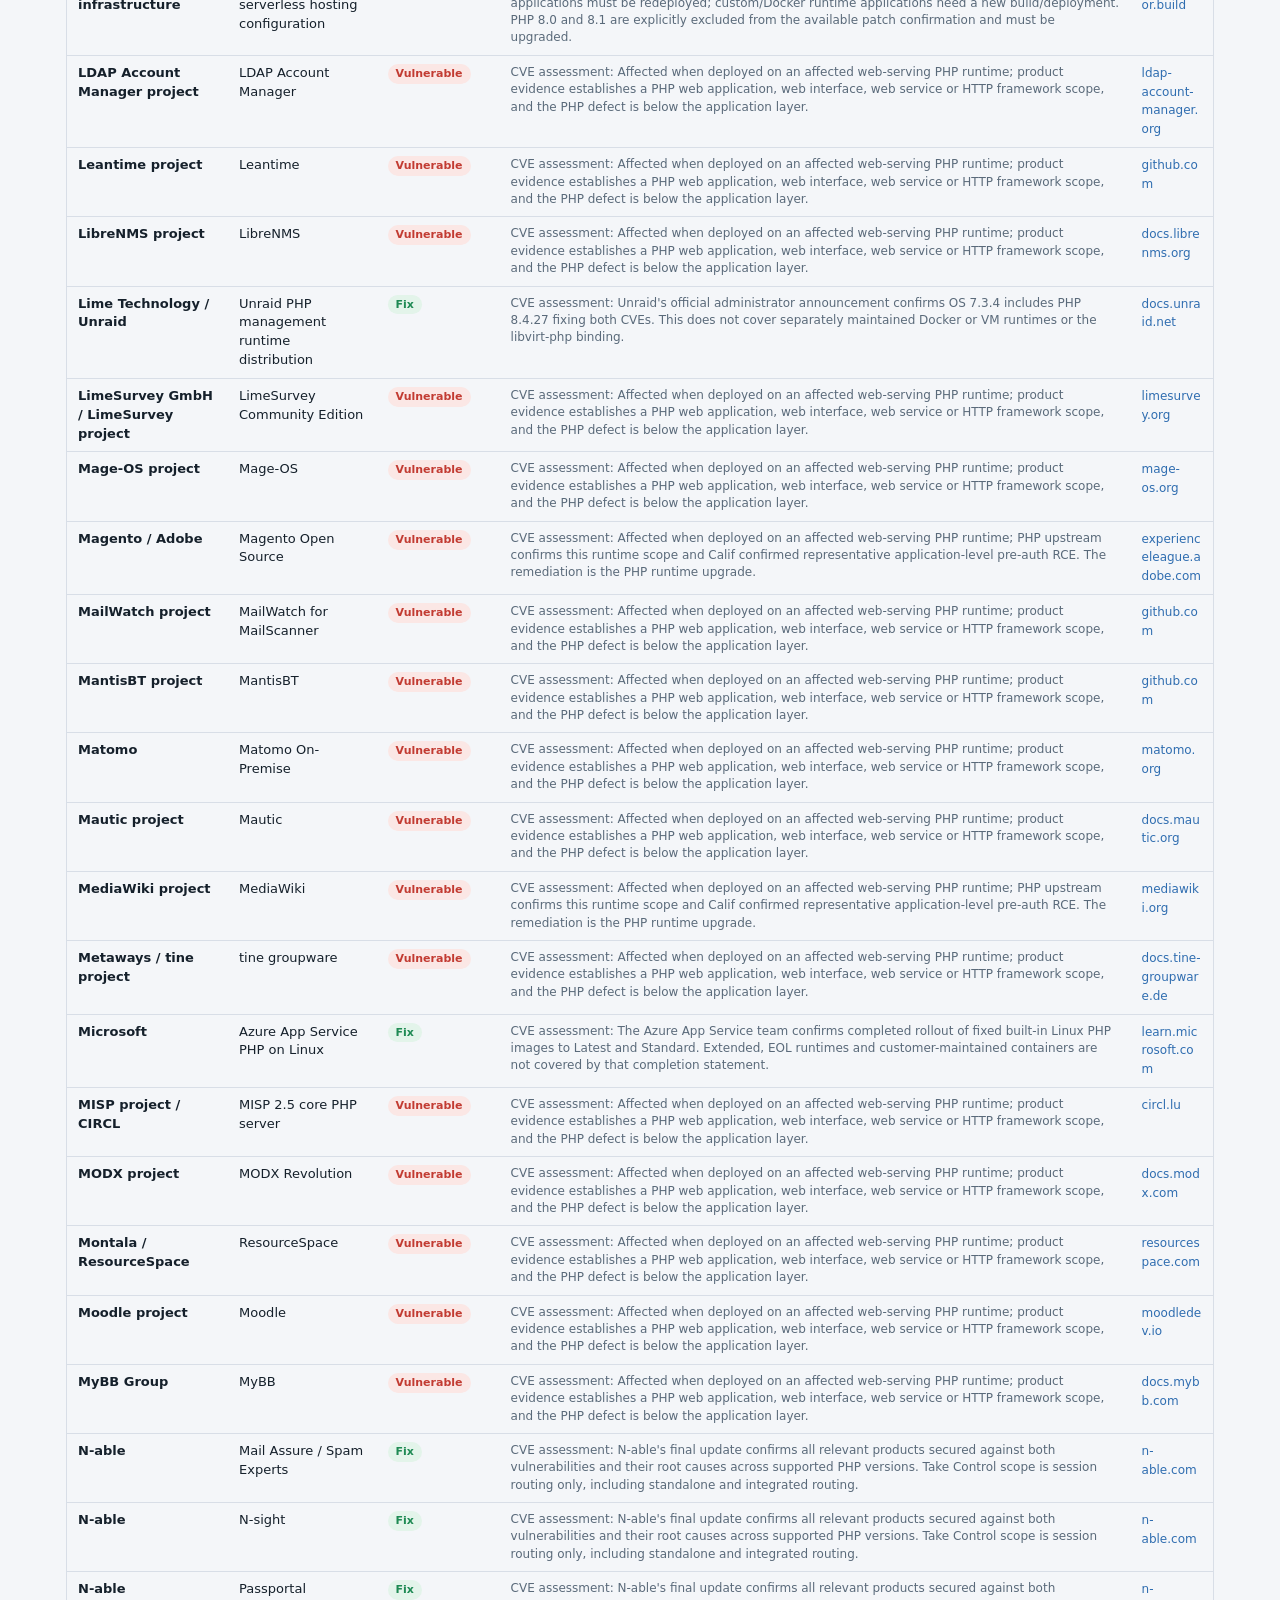
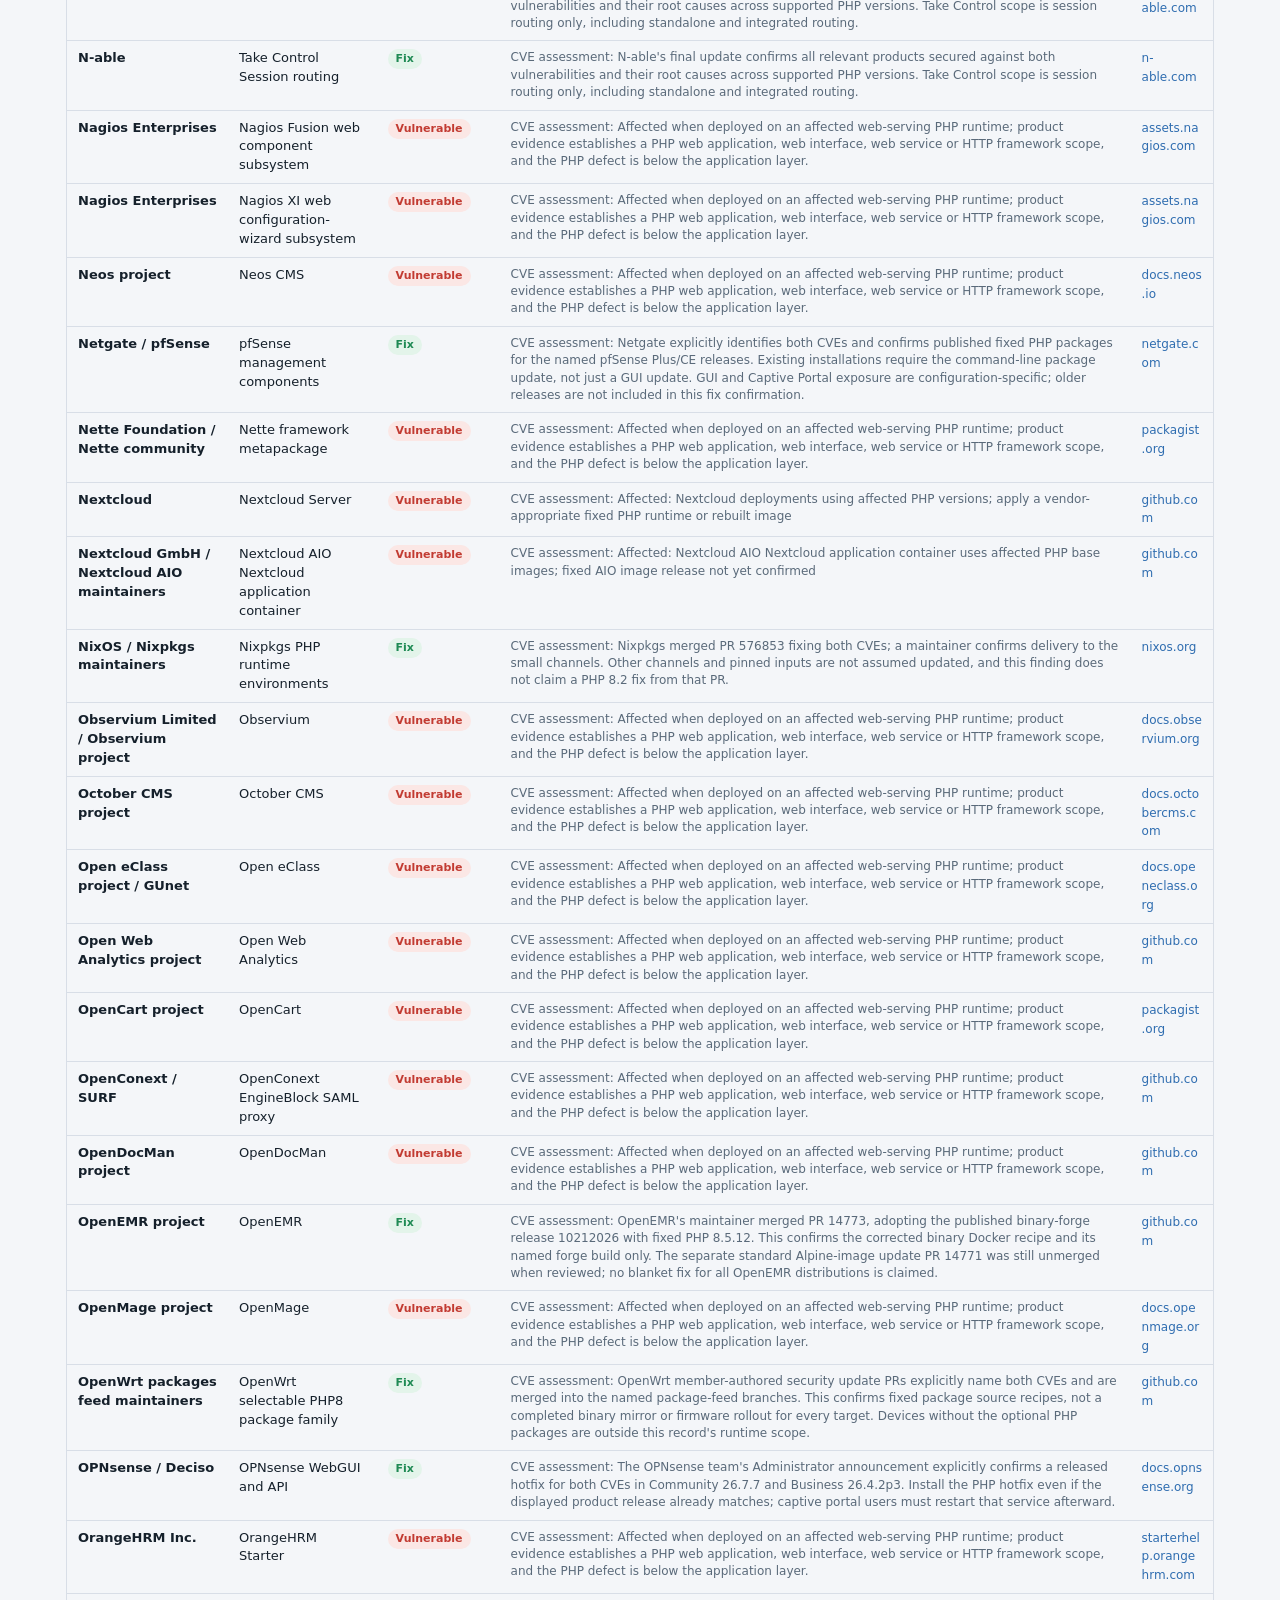
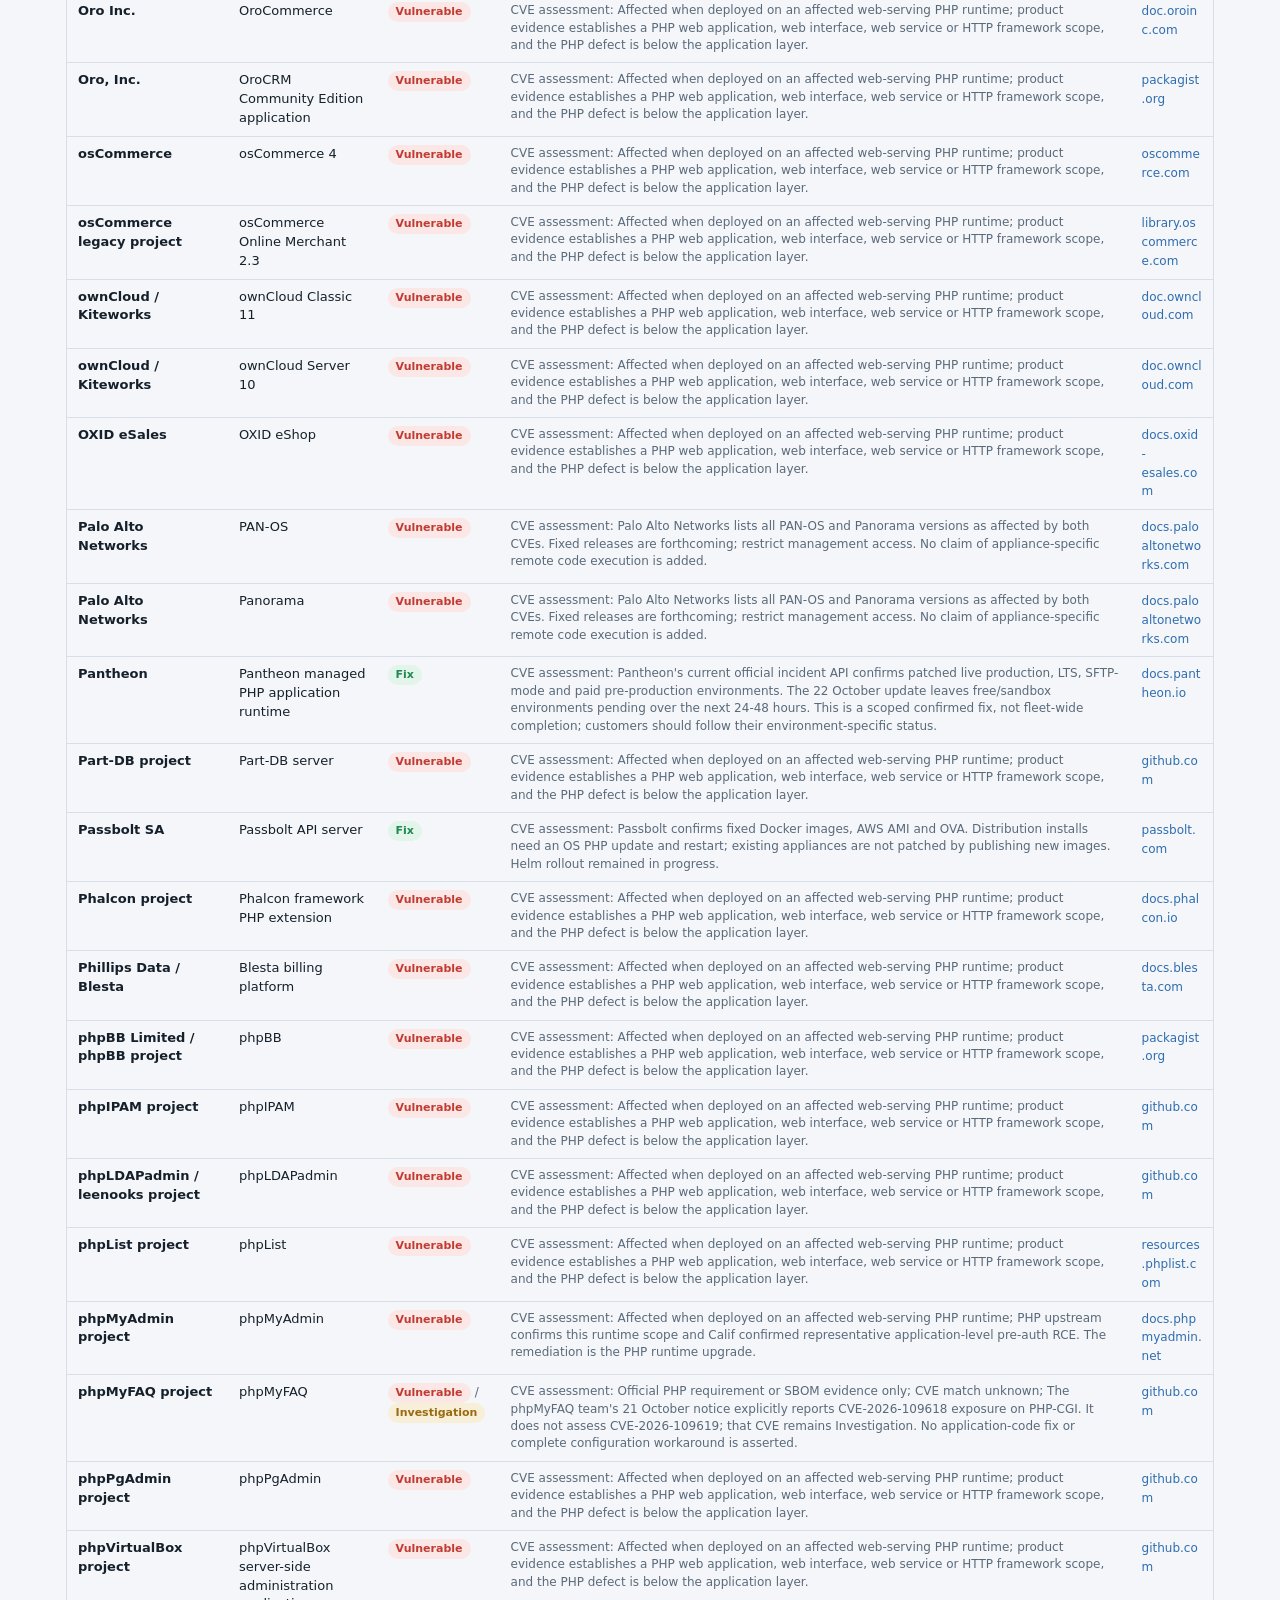
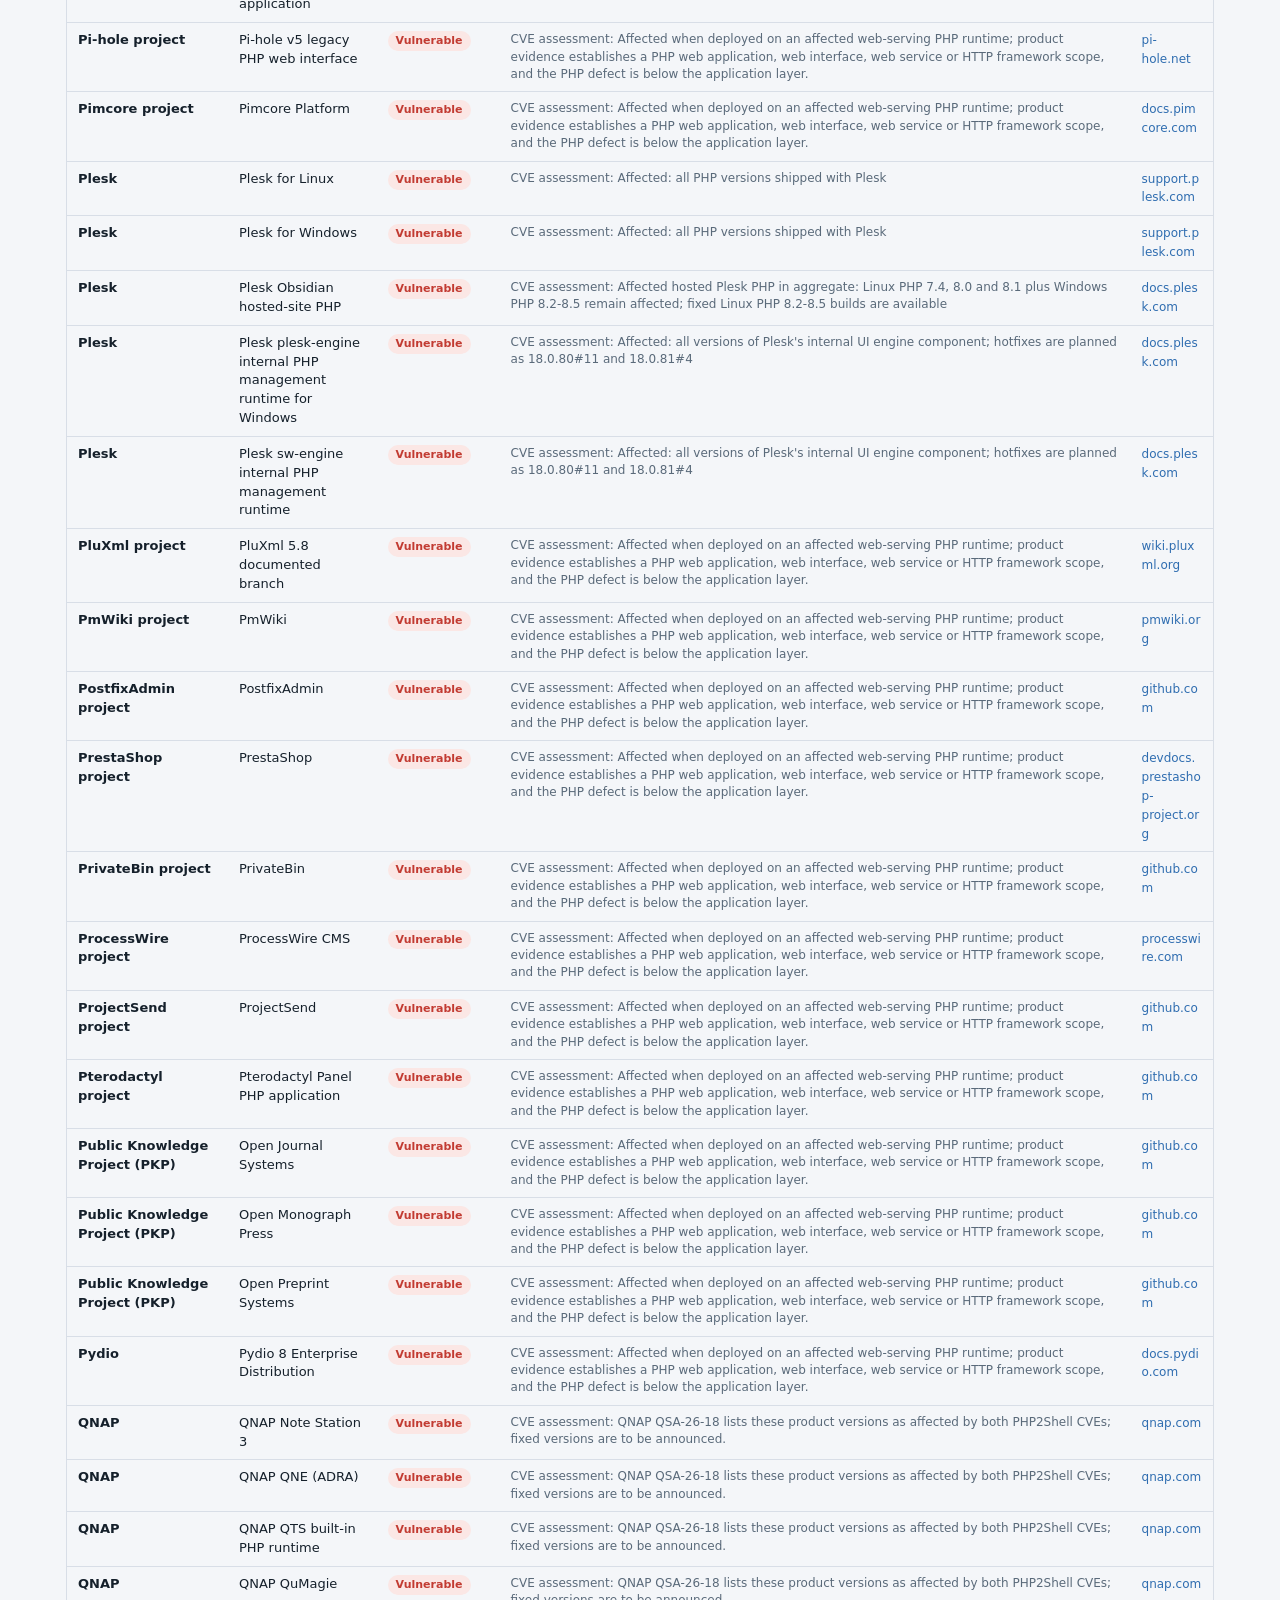
==== commit 6dbe7334: "Fixes: Reference category for empty status; per-CVE statuses (show both when they differ); partial-f" ====
--- a/index.html
+++ b/index.html
@@ -30,7 +30,7 @@
   <div class="tiles" id="tiles"></div>
   <p class="note" id="viewnote"></p>
   <div class="tablewrap"><table><thead id="thead"></thead><tbody id="tbody"></tbody></table></div>
-  <p class="foot"><strong>Live.</strong> On open this page fetches the NCSC-NL list from <code>raw.githubusercontent.com/NCSC-NL/php2shell</code> and rebuilds all views. The Index tab links each supplier to its page in the source list. If the live fetch is blocked it falls back to an embedded snapshot from 2026-10-23 13:18. Status applies to both CVEs. Fixed PHP: 8.2.35 / 8.3.36 / 8.4.27 / 8.5.12.</p><footer class="attrib"><div class="wrap"><p>
+  <p class="foot"><strong>Live.</strong> On open this page fetches the NCSC-NL list from <code>raw.githubusercontent.com/NCSC-NL/php2shell</code> and rebuilds all views (the status dot turns amber and shows n/27 if any part of the list fails to load). The Index tab links each supplier to its page in the source. If the live fetch is fully blocked it falls back to an embedded snapshot from 2026-10-23 13:39 Cairo (UTC+3). Status is shown per CVE; it is the same for CVE-2026-109618 and -109619 for almost every entry, and where it differs both are shown. Fixed PHP: 8.2.35 / 8.3.36 / 8.4.27 / 8.5.12.</p><footer class="attrib"><div class="wrap"><p>
   <strong>Data source &amp; licence.</strong> Every view reproduces the software inventory from the
   <a href="https://github.com/NCSC-NL/php2shell" target="_blank" rel="noopener noreferrer">NCSC-NL php2shell repository</a>,
   &copy; NCSC-NL (Nationaal Cyber Security Centrum, Netherlands), licensed under the
--- a/styles.css
+++ b/styles.css
@@ -12,7 +12,7 @@
 h1{font-size:19px;font-weight:700;margin:0;letter-spacing:-.01em}
 .cve{font-family:var(--mono);font-size:12px;color:var(--muted)}
 .statusbox{margin-left:auto;display:flex;align-items:center;gap:8px}
-.dot{width:9px;height:9px;border-radius:50%;background:var(--muted)}
+.dot{width:9px;height:9px;border-radius:50%;background:var(--muted);flex:none}
 .dot.live{background:var(--live)}.dot.stale{background:var(--stale)}.dot.loading{background:var(--accent);animation:pulse 1s infinite}
 @keyframes pulse{50%{opacity:.3}}
 .livetxt{font-size:12px;color:var(--muted);font-family:var(--mono)}
@@ -40,6 +40,7 @@
 .pill{display:inline-block;font-size:11px;font-weight:600;padding:2px 8px;border-radius:20px;white-space:nowrap}
 .p-crit{background:var(--crit-bg);color:var(--crit)}.p-fix{background:var(--fix-bg);color:var(--fix)}
 .p-warn{background:var(--warn-bg);color:var(--warn)}.p-ok{background:var(--ok-bg);color:var(--ok)}.p-info{background:var(--info-bg);color:var(--info)}
+.p-none{background:transparent;color:var(--muted);border:1px dashed var(--line)}
 .mix{display:flex;flex-wrap:wrap;gap:4px}
 a.src{color:var(--accent);text-decoration:none;font-size:12px;word-break:break-word}a.src:hover{text-decoration:underline}
 .empty{padding:28px 12px;text-align:center;color:var(--muted)}
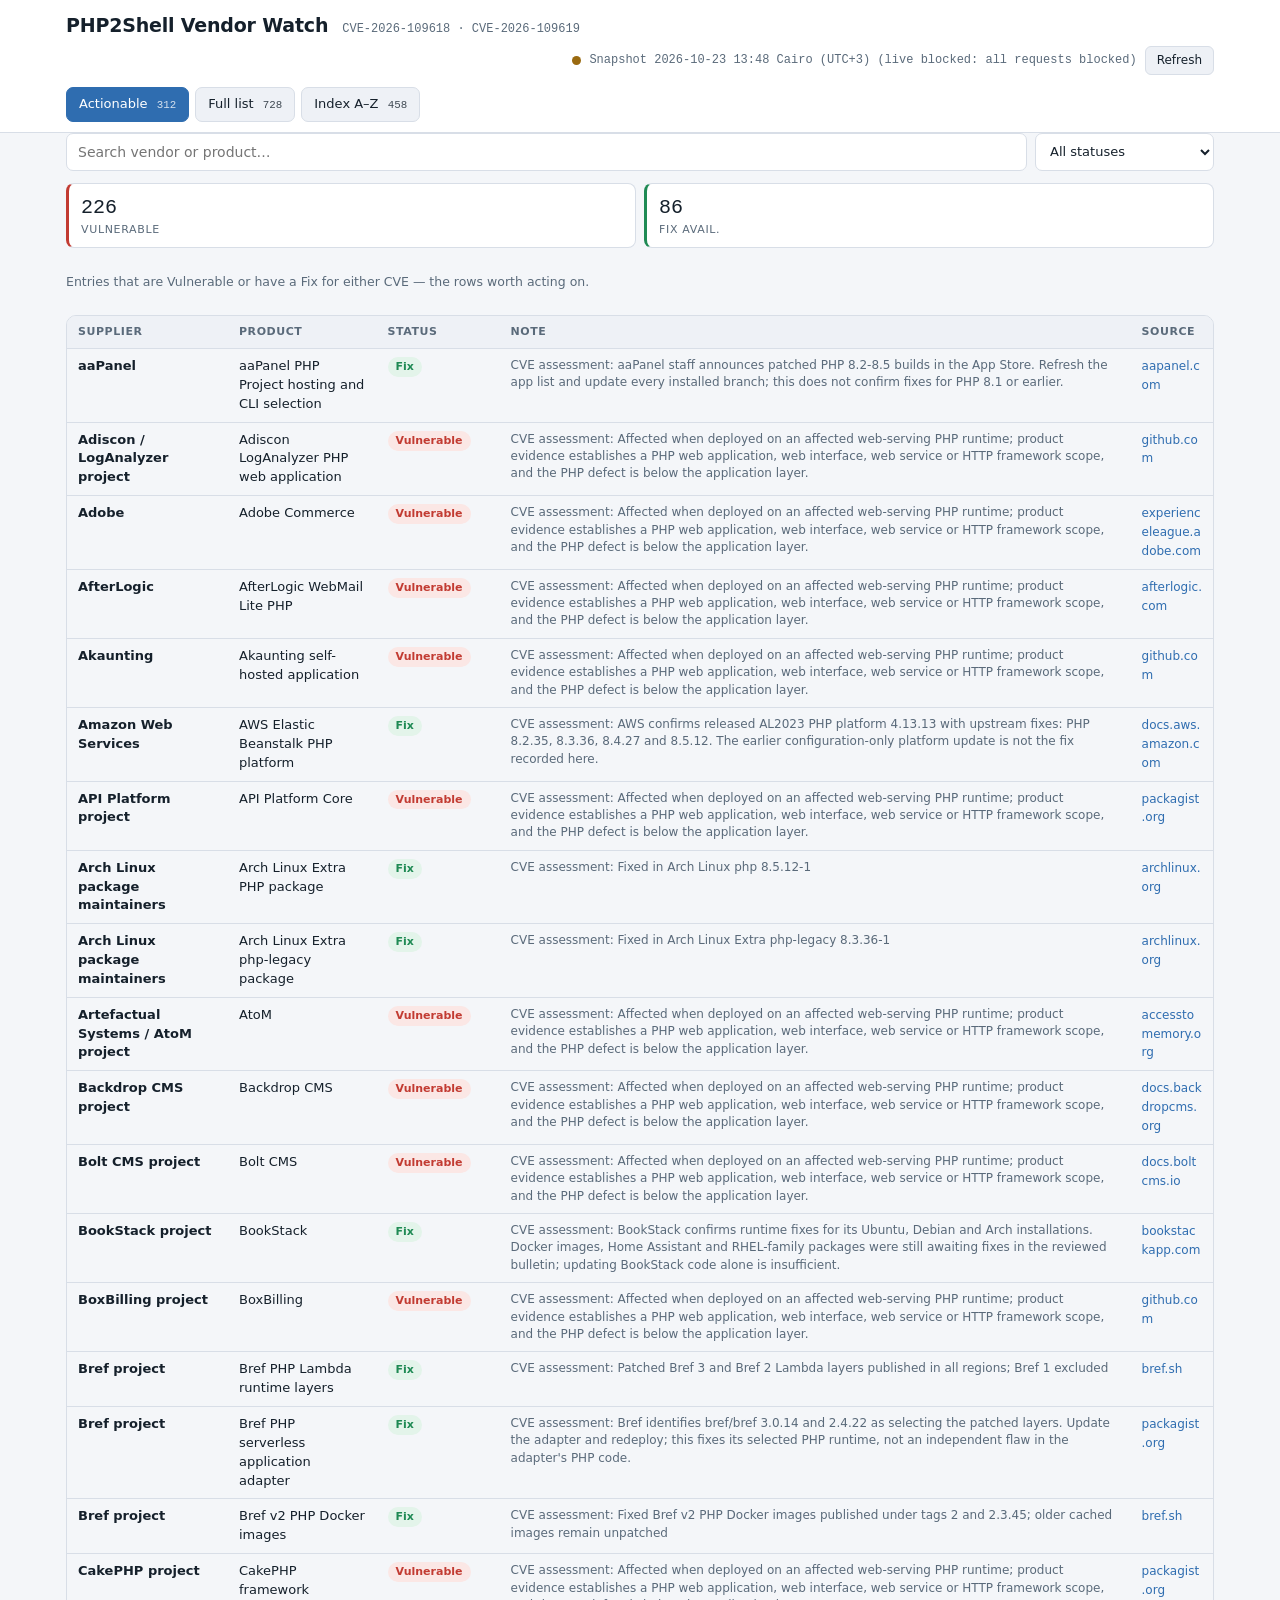
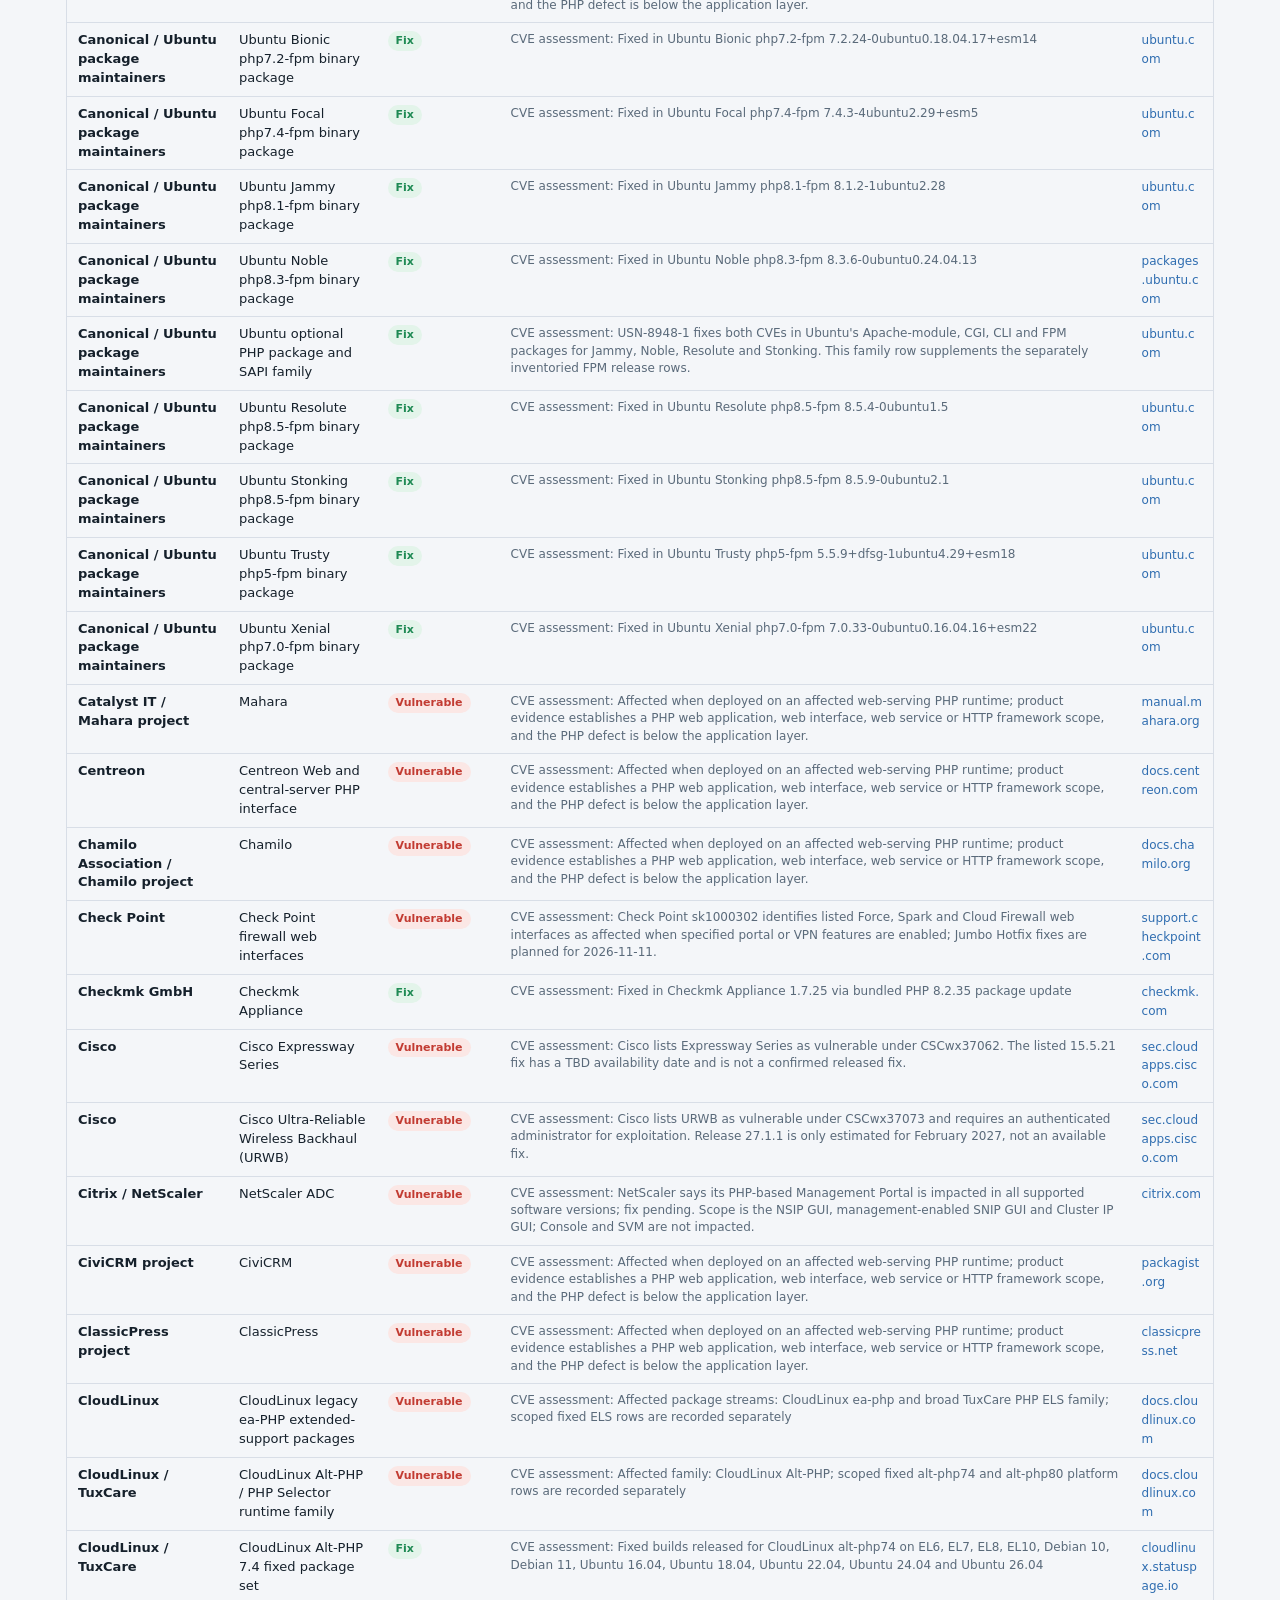
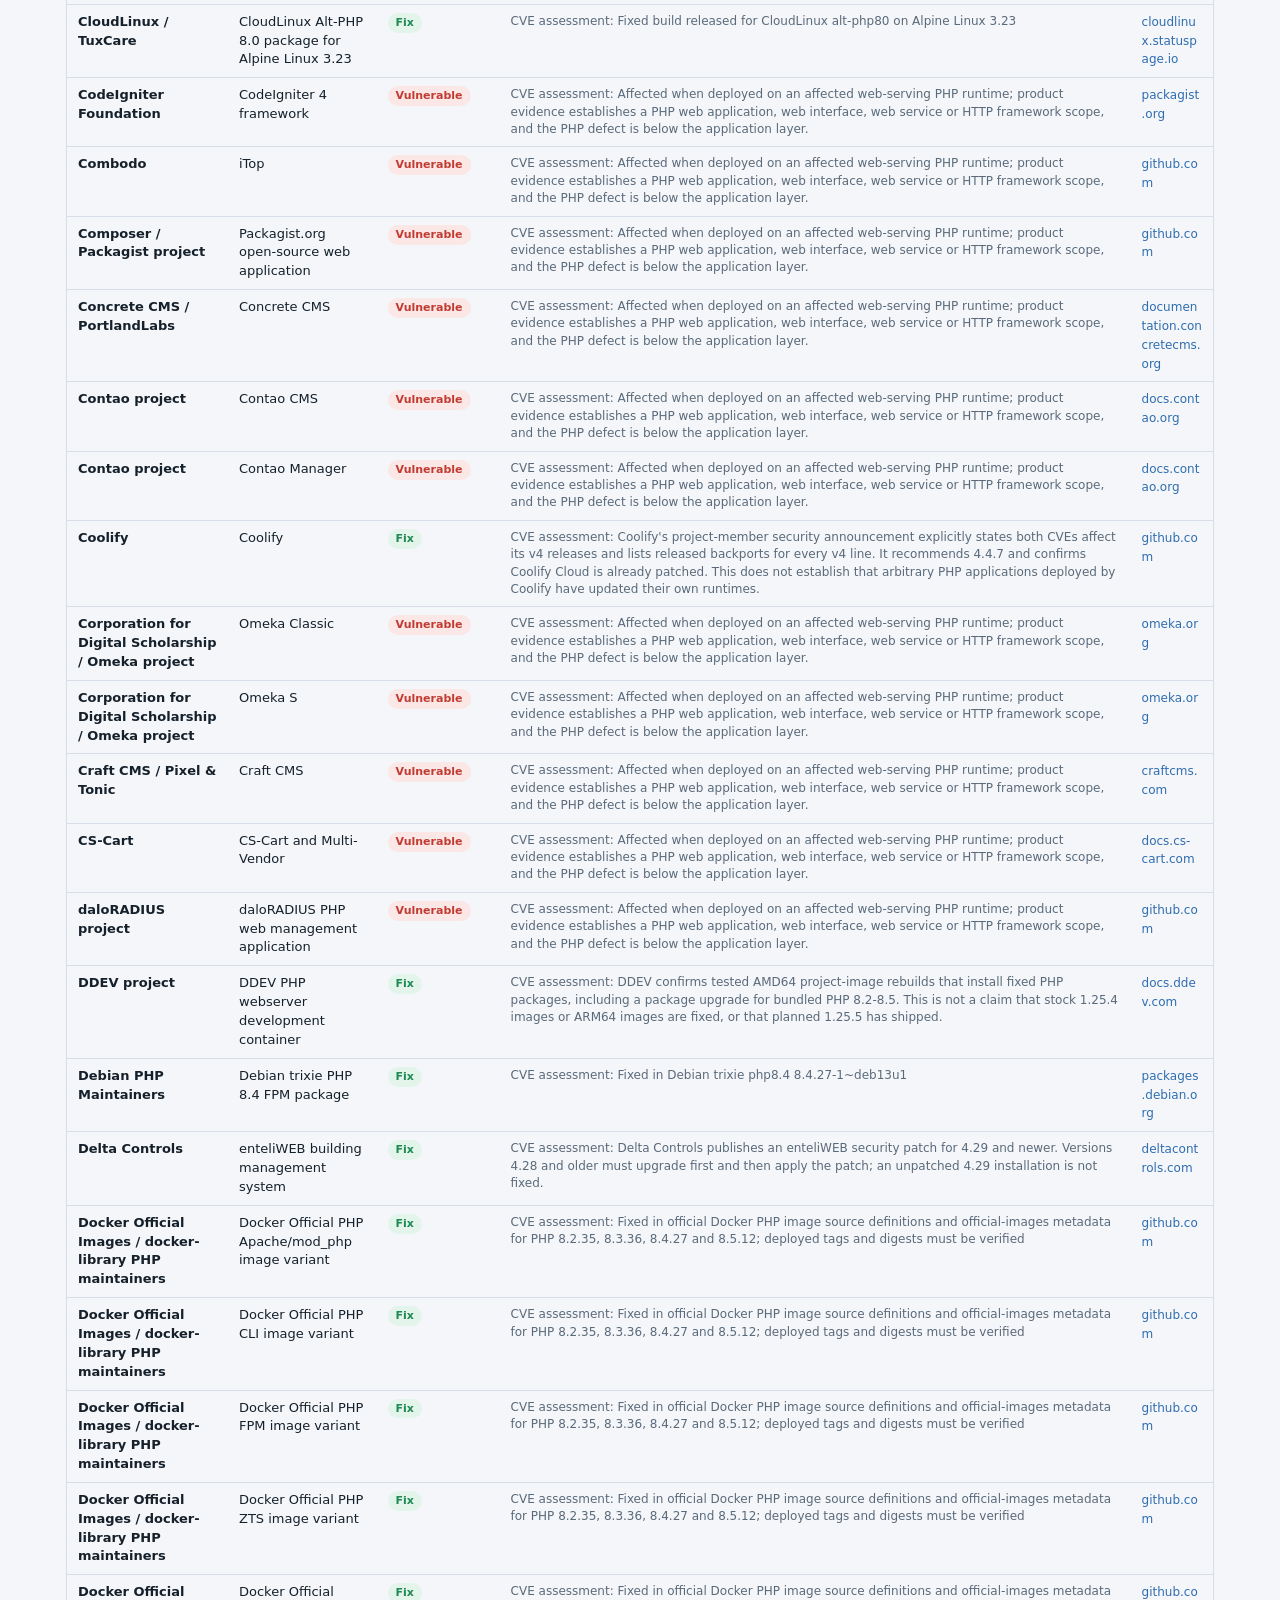
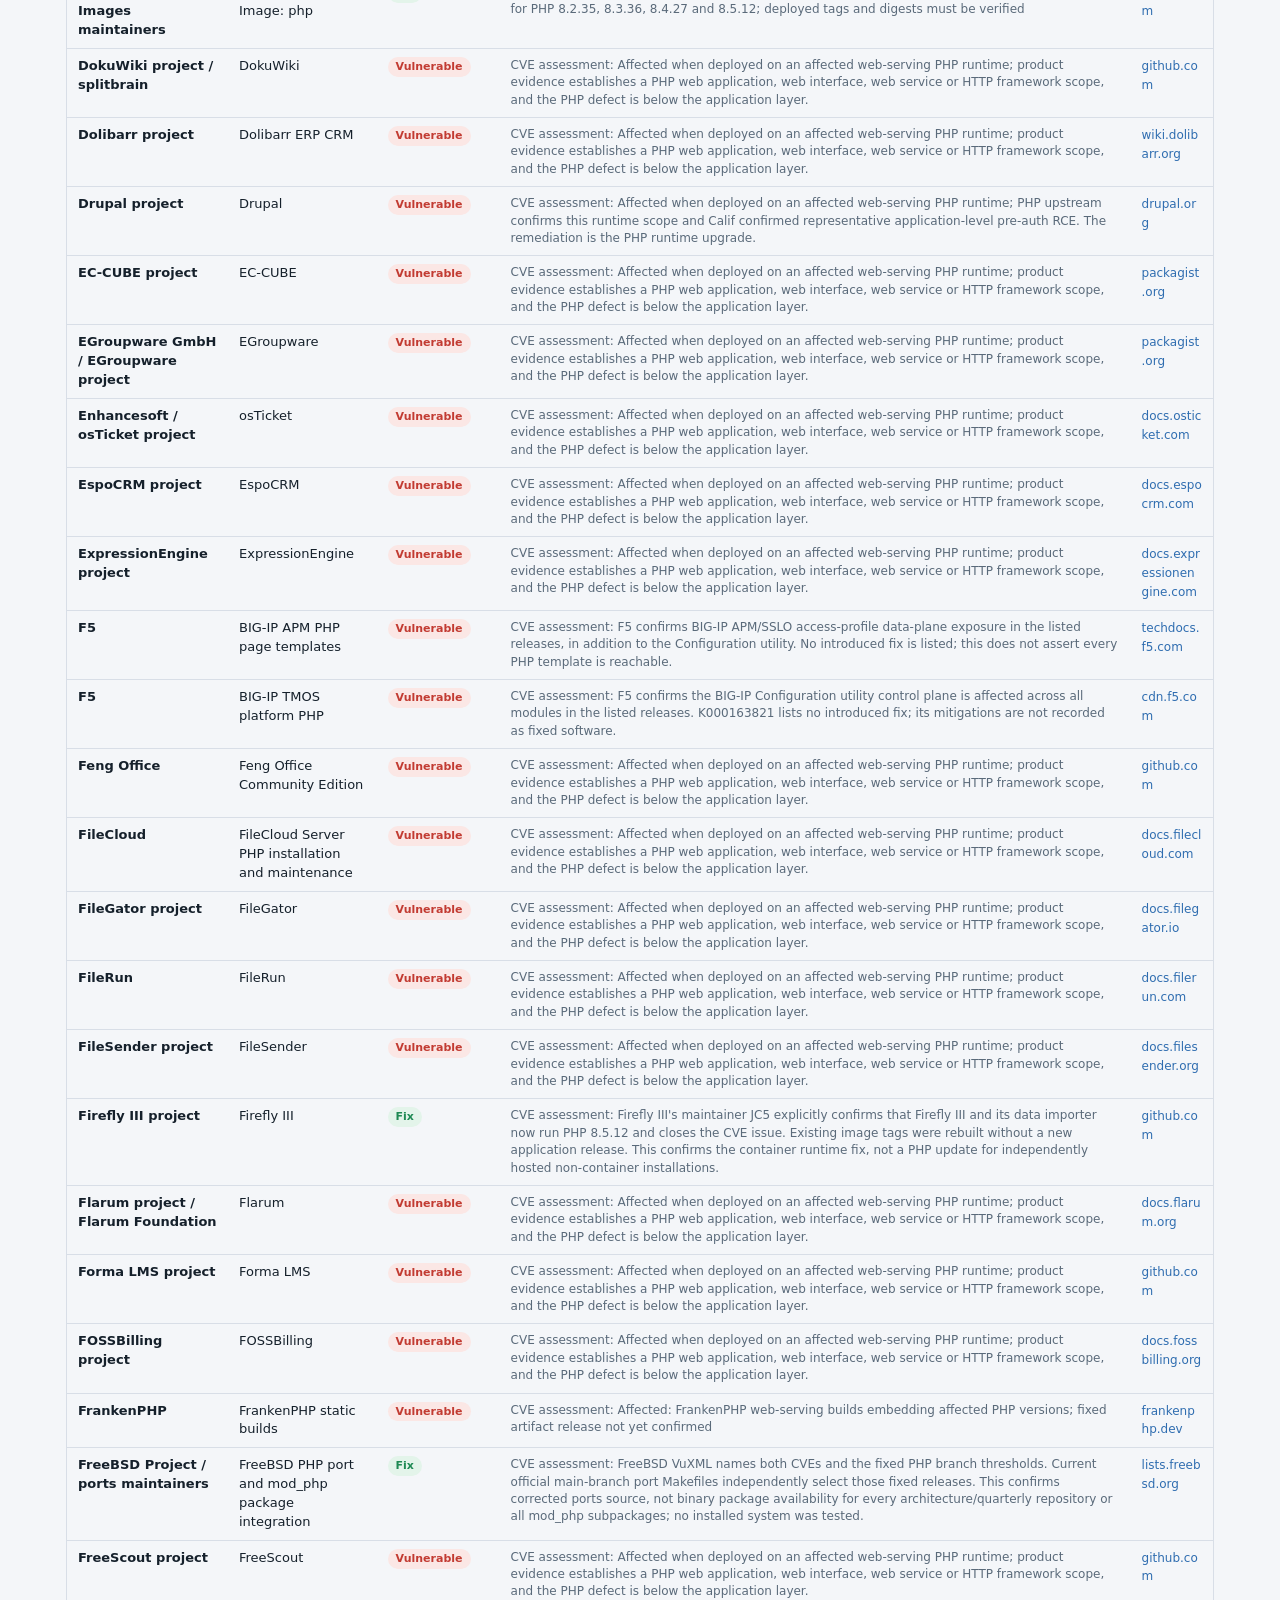
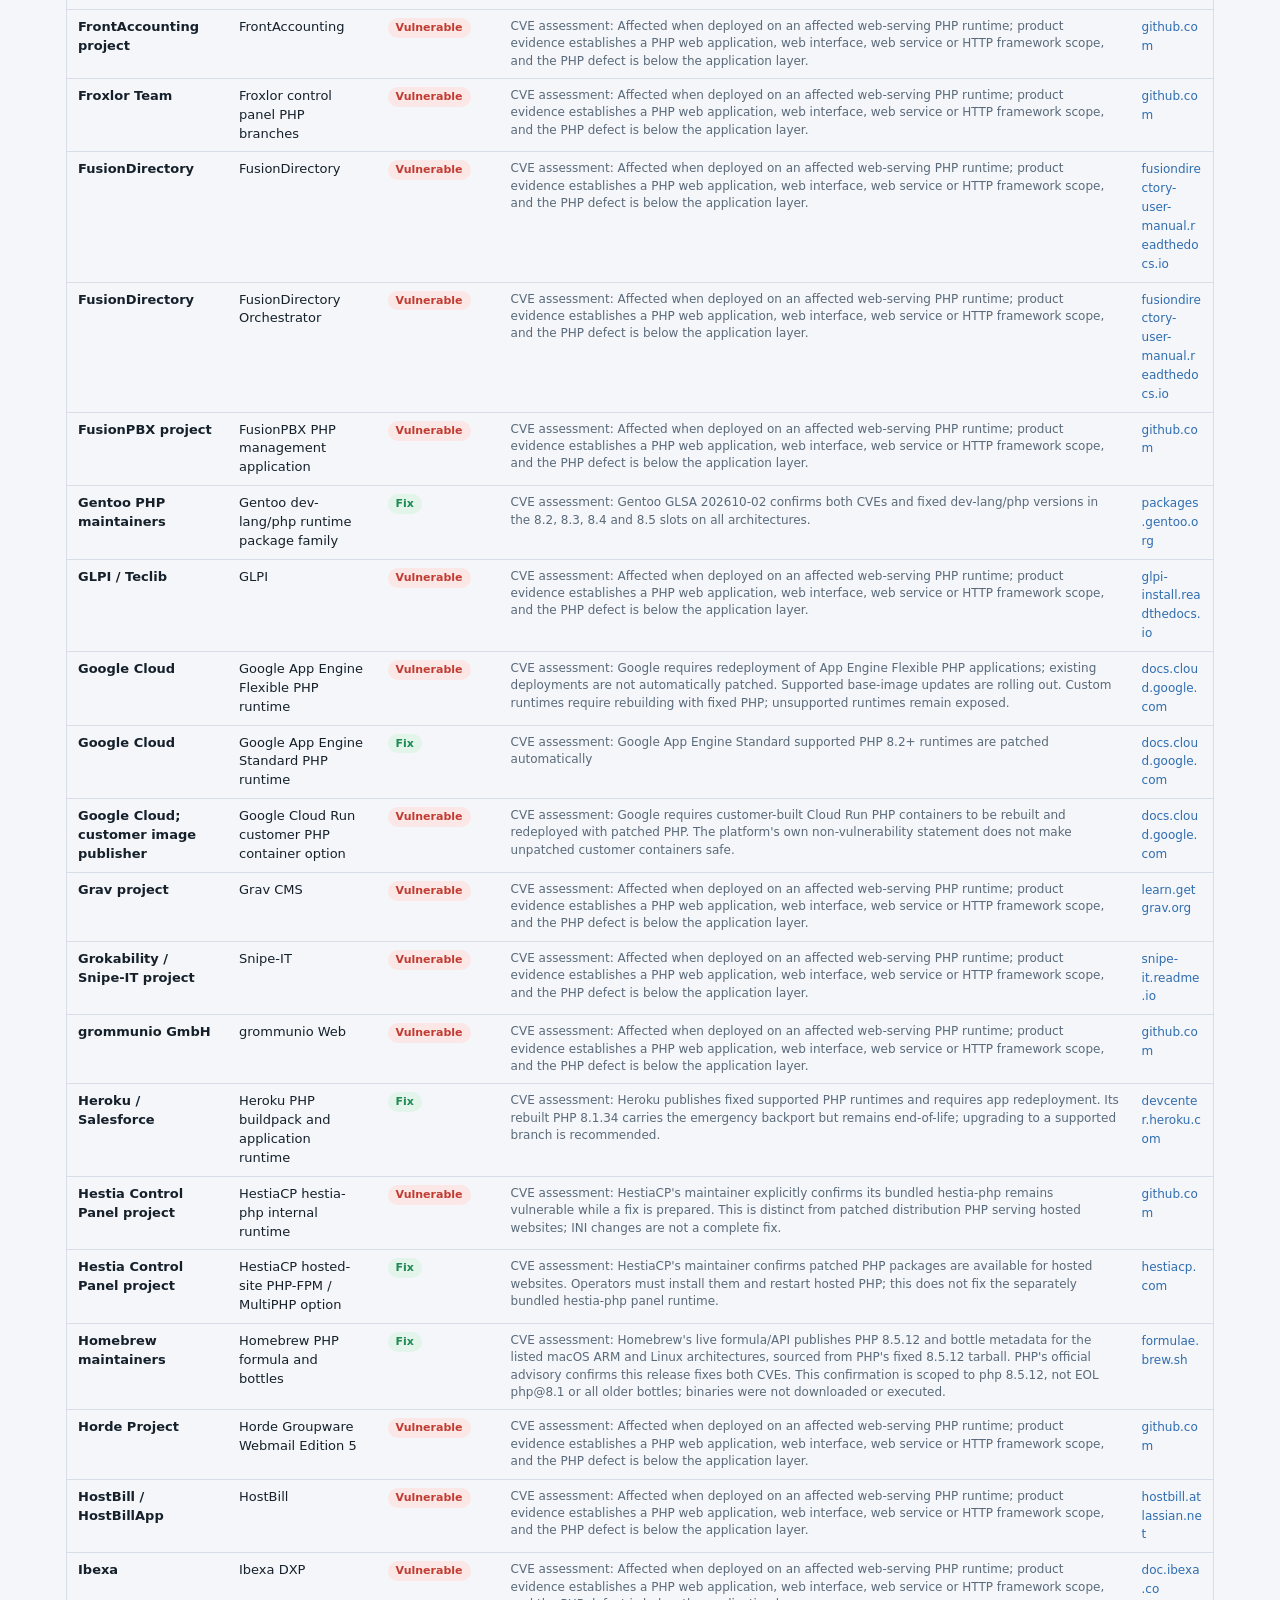
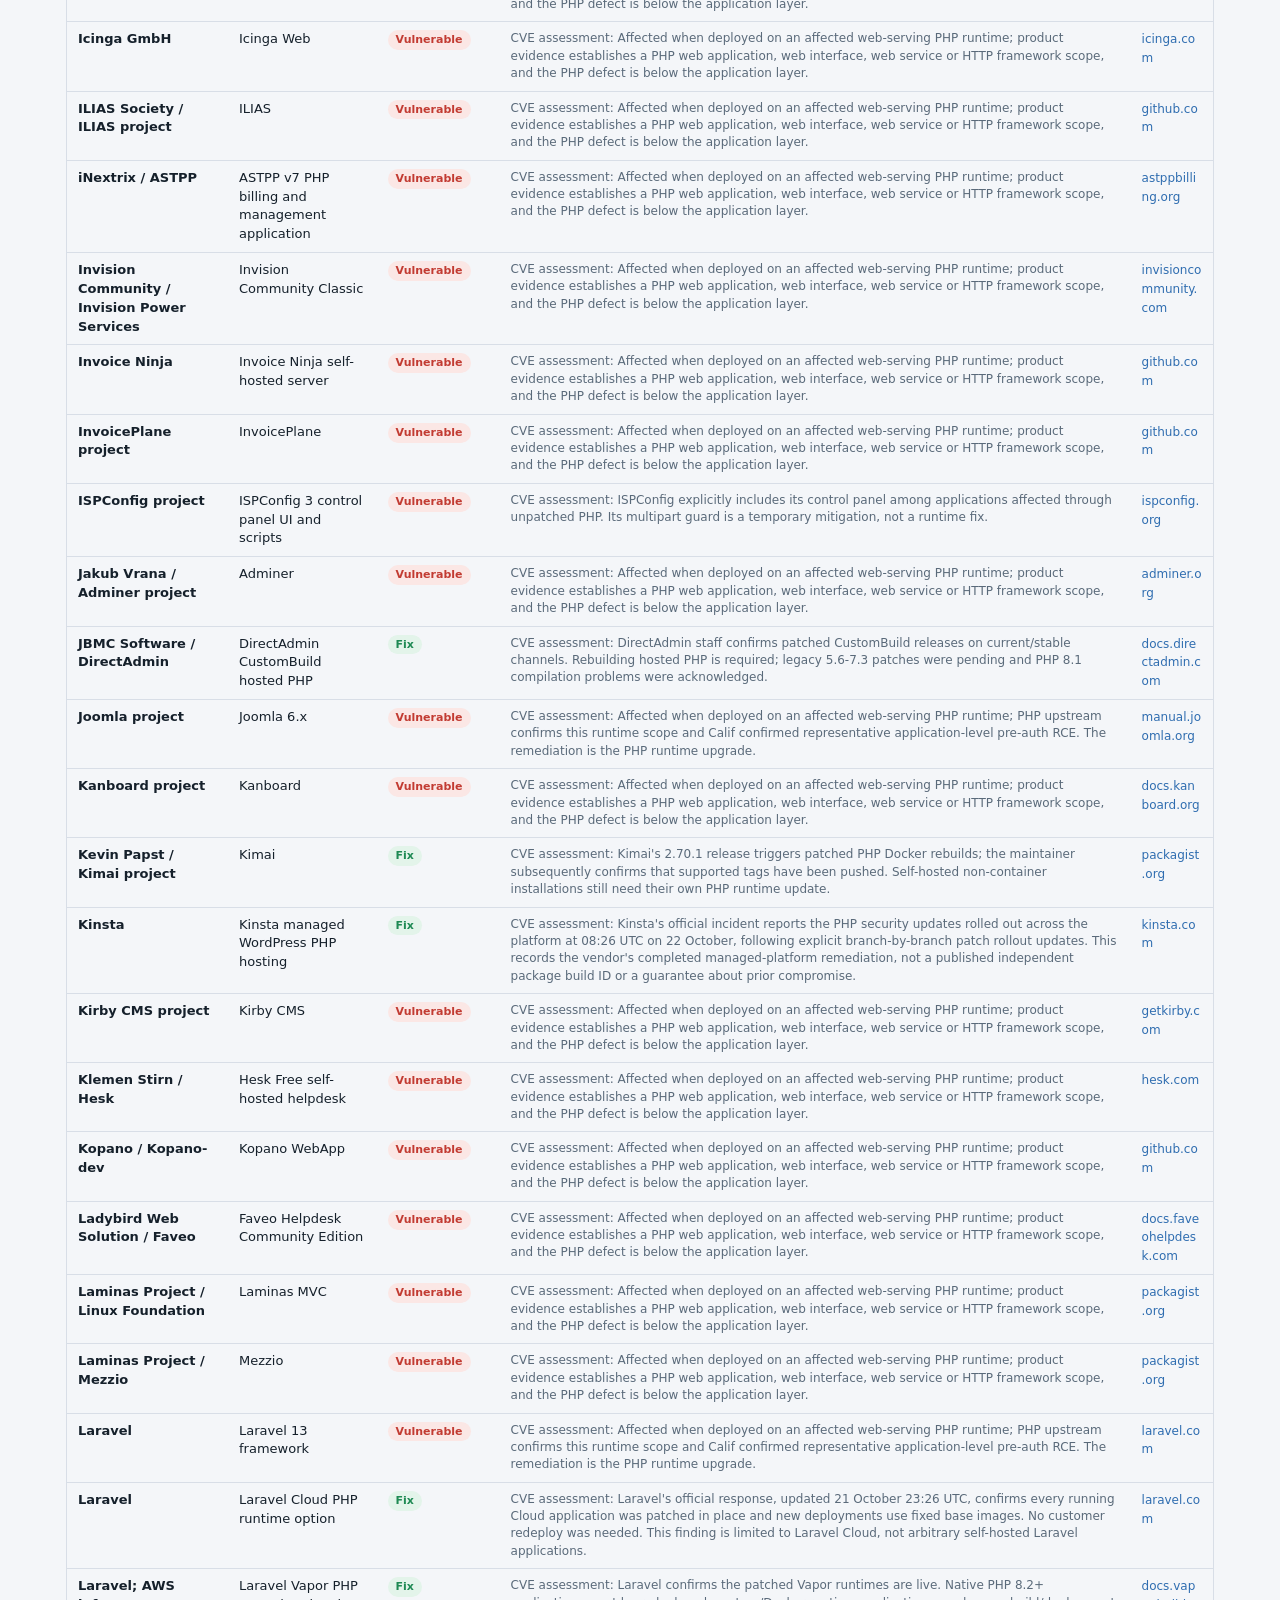
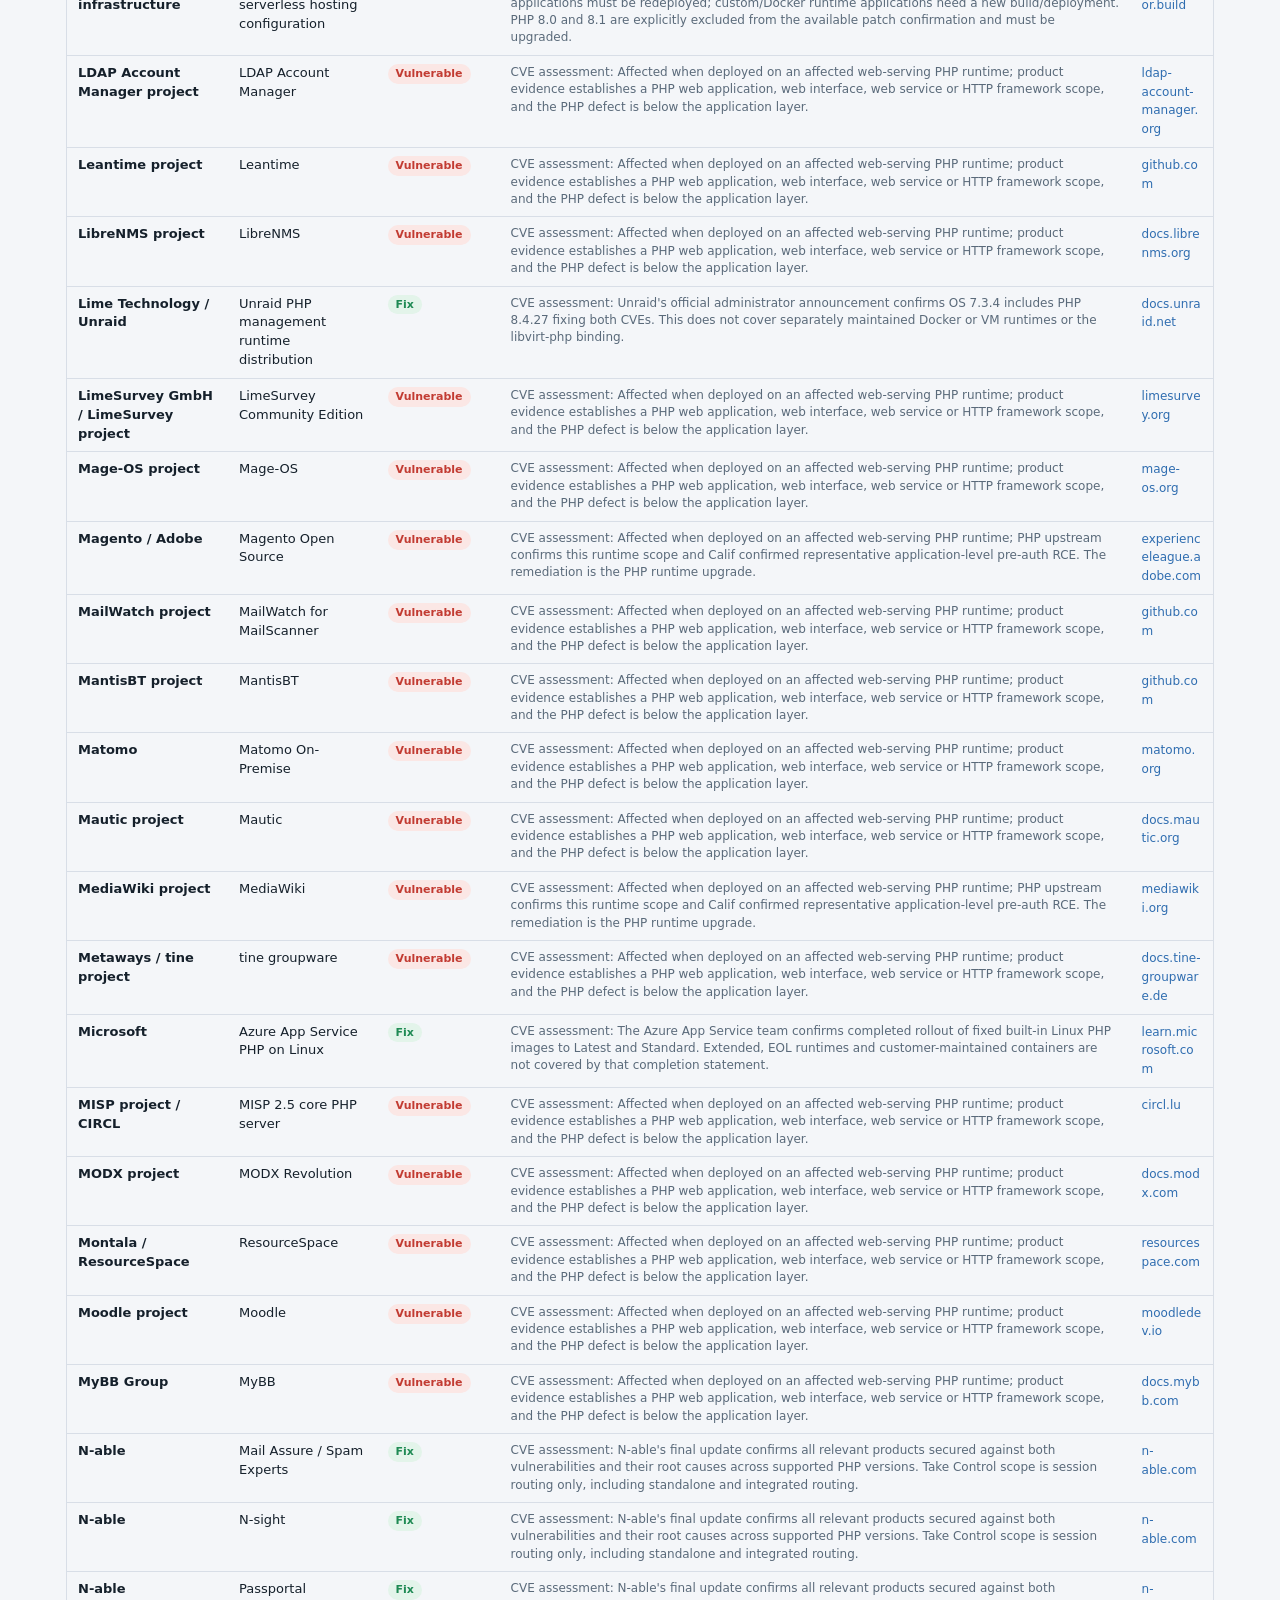
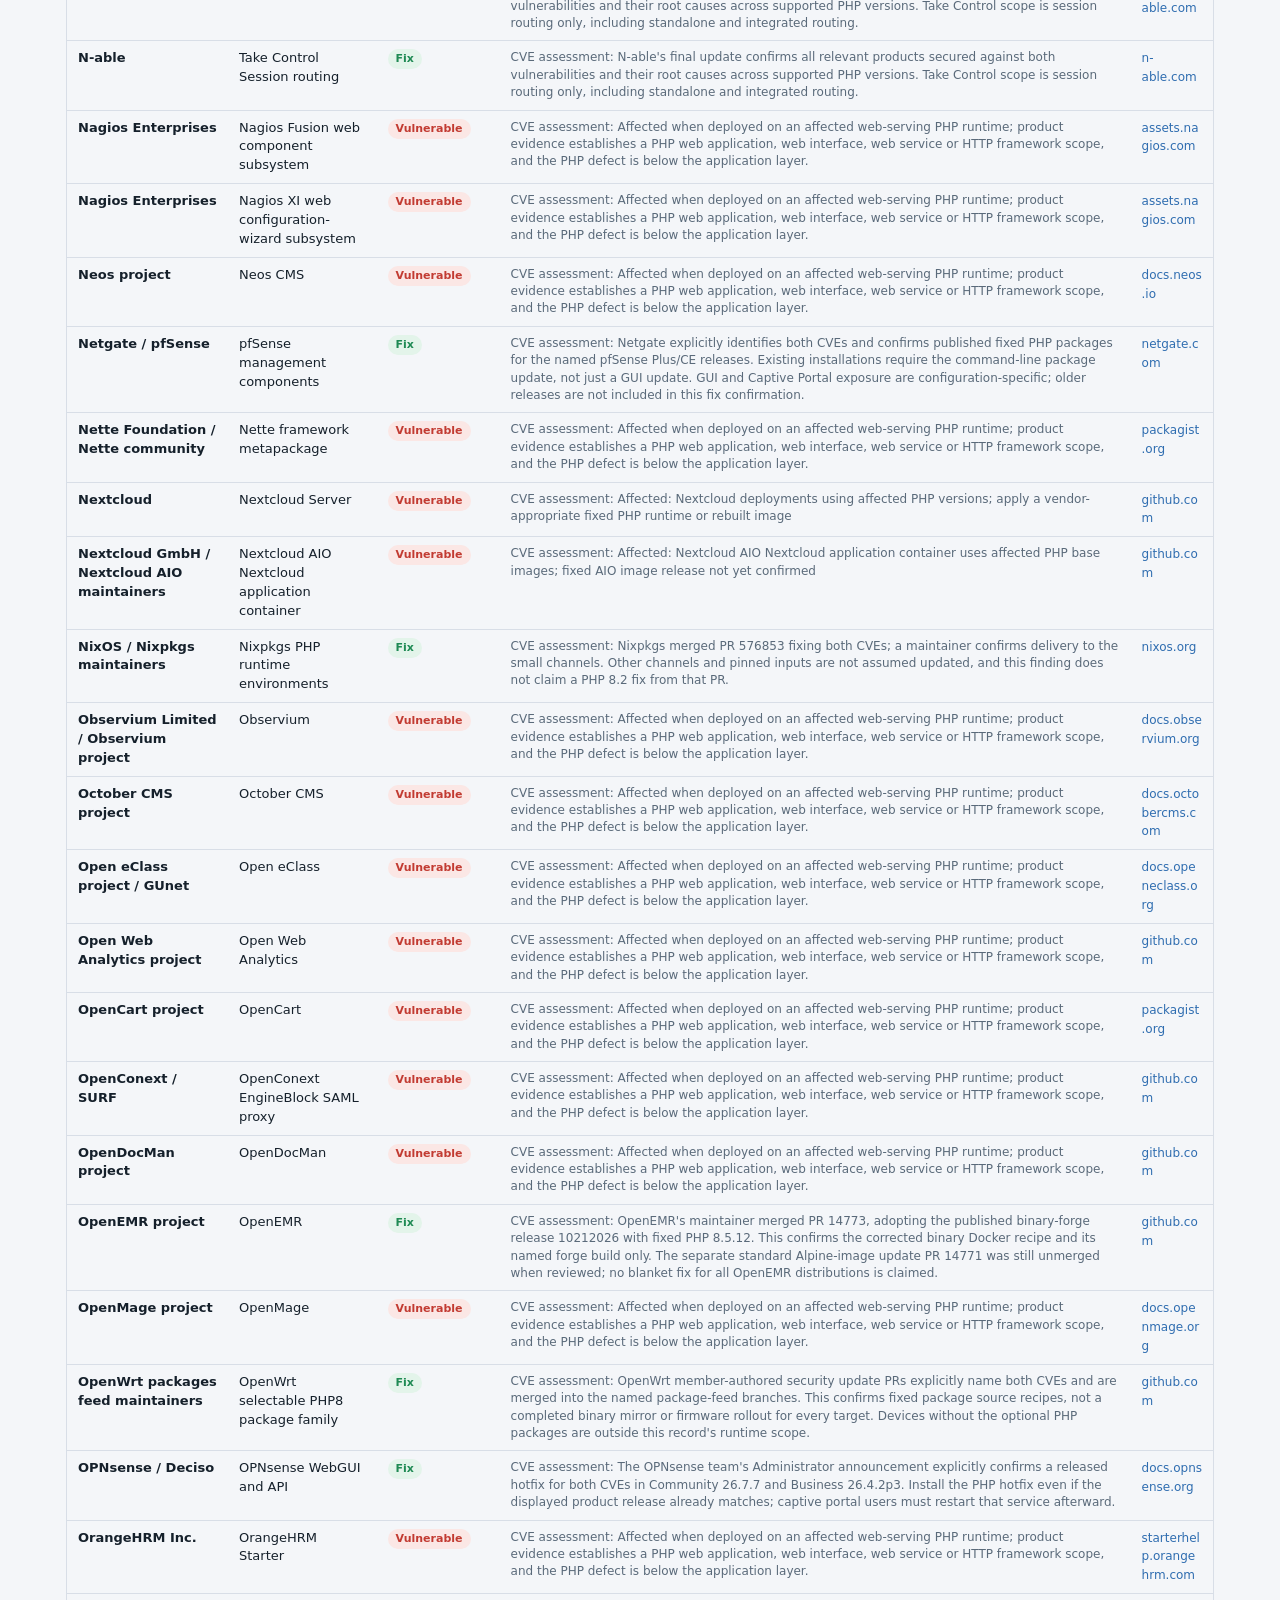
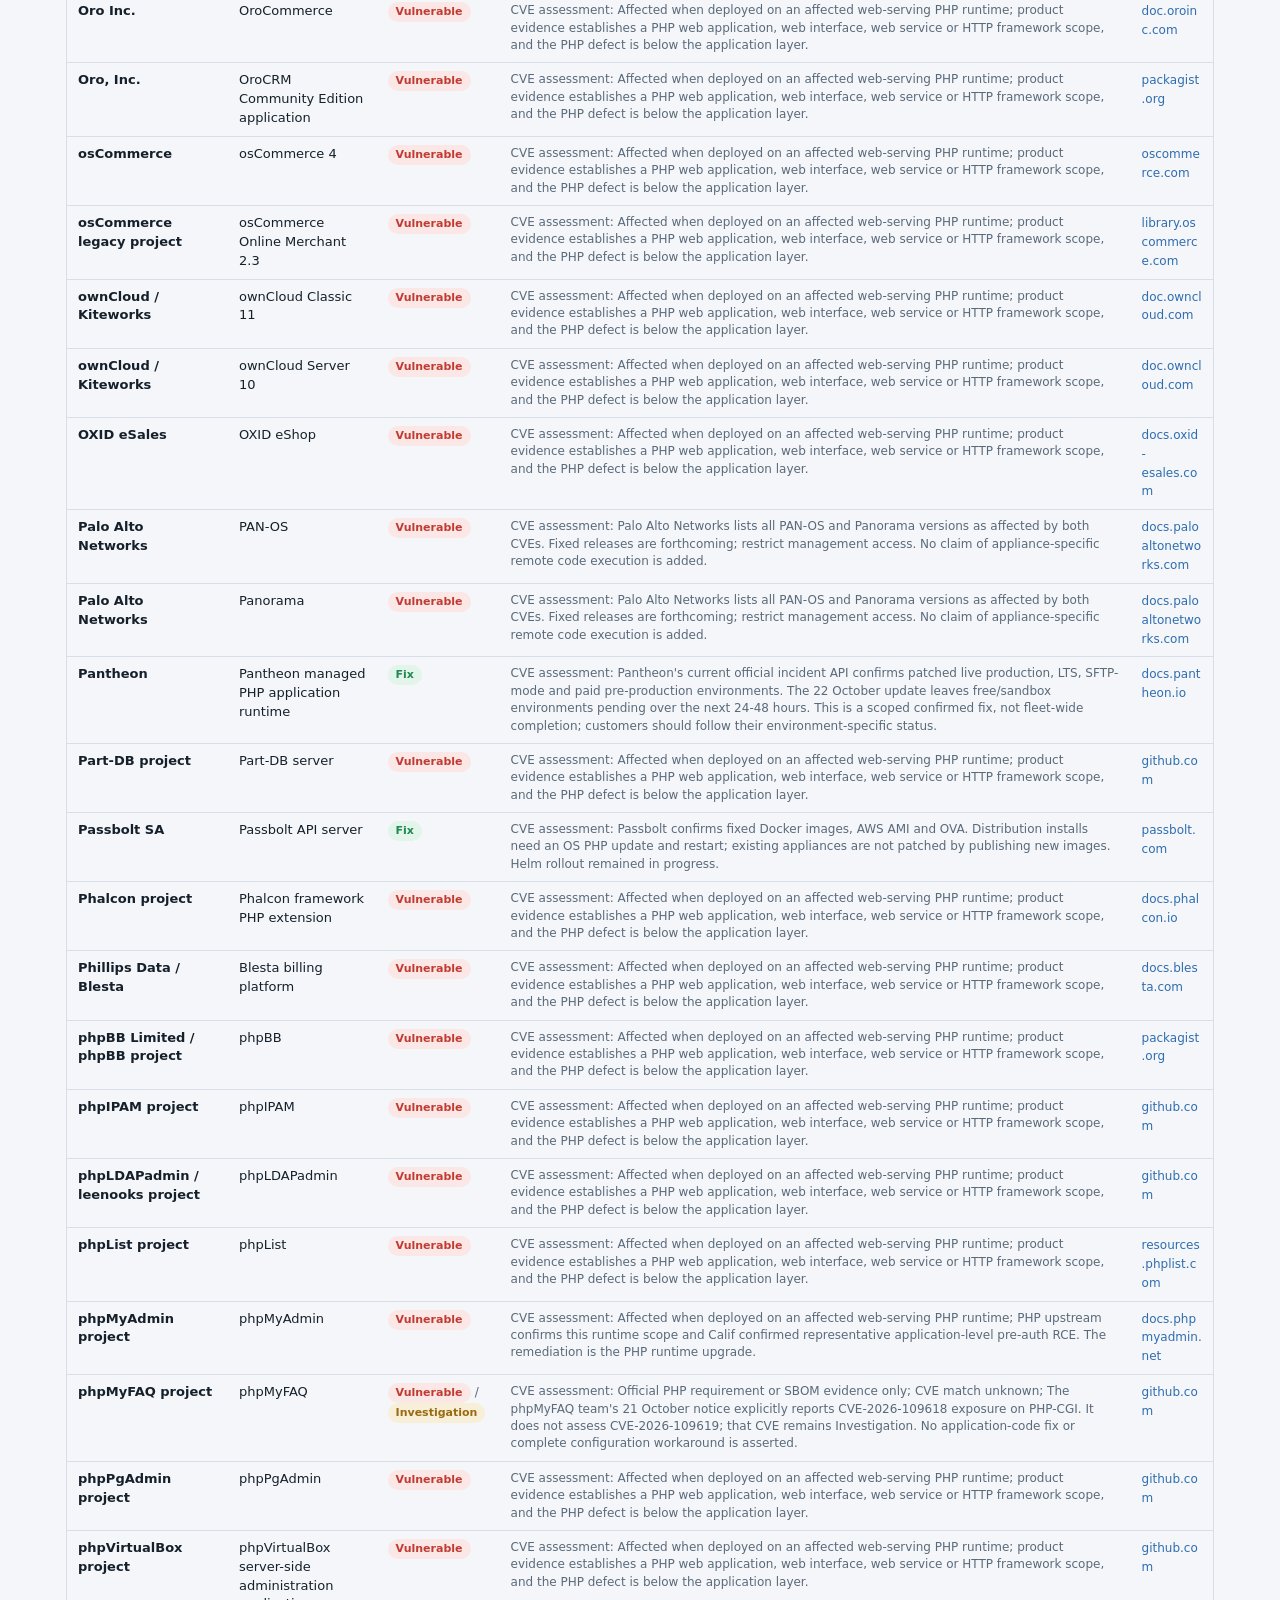
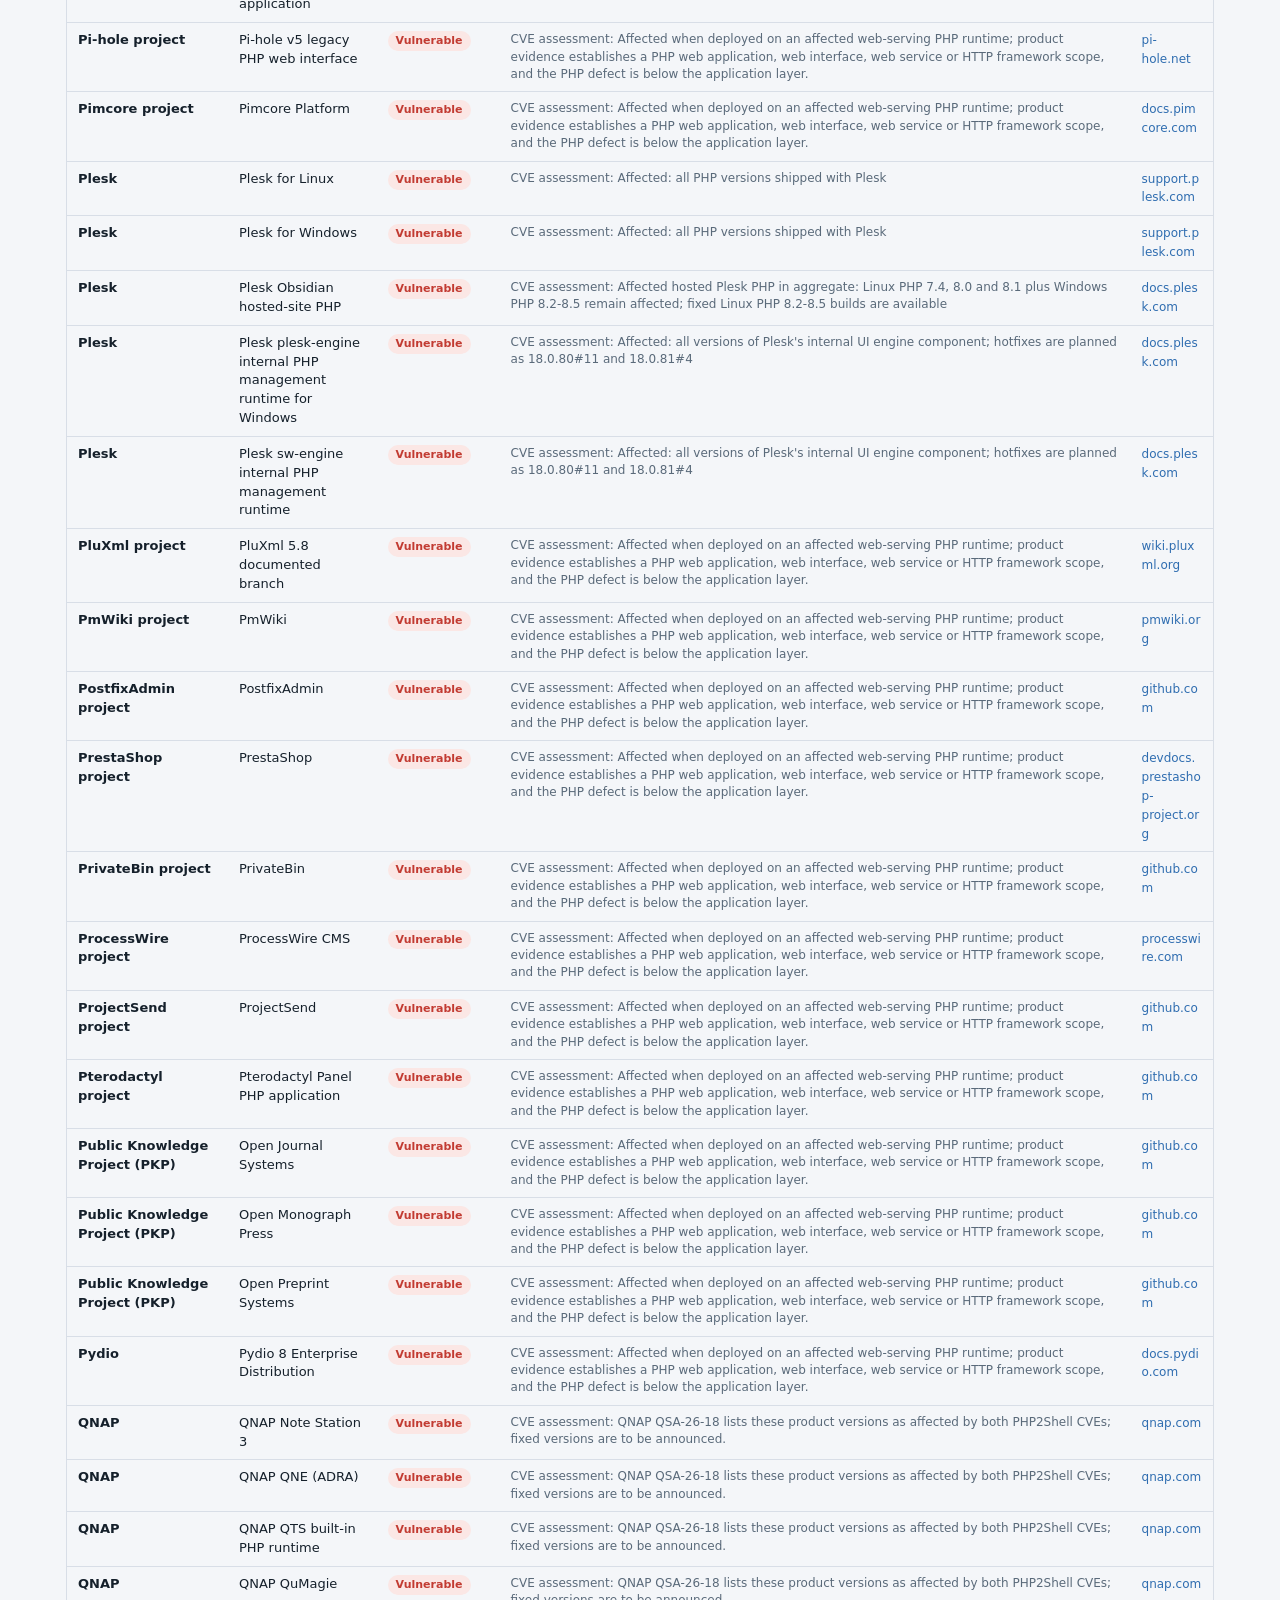
==== commit 7f1bf54f: "Prefer a non-raw source link (fixes PHP core Reference row linking to code instead of a reference pa" ====
--- a/index.html
+++ b/index.html
@@ -30,7 +30,7 @@
   <div class="tiles" id="tiles"></div>
   <p class="note" id="viewnote"></p>
   <div class="tablewrap"><table><thead id="thead"></thead><tbody id="tbody"></tbody></table></div>
-  <p class="foot"><strong>Live.</strong> On open this page fetches the NCSC-NL list from <code>raw.githubusercontent.com/NCSC-NL/php2shell</code> and rebuilds all views (the status dot turns amber and shows n/27 if any part of the list fails to load). The Index tab links each supplier to its page in the source. If the live fetch is fully blocked it falls back to an embedded snapshot from 2026-10-23 13:39 Cairo (UTC+3). Status is shown per CVE; it is the same for CVE-2026-109618 and -109619 for almost every entry, and where it differs both are shown. Fixed PHP: 8.2.35 / 8.3.36 / 8.4.27 / 8.5.12.</p><footer class="attrib"><div class="wrap"><p>
+  <p class="foot"><strong>Live.</strong> On open this page fetches the NCSC-NL list from <code>raw.githubusercontent.com/NCSC-NL/php2shell</code> and rebuilds all views (the status dot turns amber and shows n/27 if any part of the list fails to load). The Index tab links each supplier to its page in the source. If the live fetch is fully blocked it falls back to an embedded snapshot from 2026-10-23 13:48 Cairo (UTC+3). Status is shown per CVE; it is the same for CVE-2026-109618 and -109619 for almost every entry, and where it differs both are shown. Fixed PHP: 8.2.35 / 8.3.36 / 8.4.27 / 8.5.12.</p><footer class="attrib"><div class="wrap"><p>
   <strong>Data source &amp; licence.</strong> Every view reproduces the software inventory from the
   <a href="https://github.com/NCSC-NL/php2shell" target="_blank" rel="noopener noreferrer">NCSC-NL php2shell repository</a>,
   &copy; NCSC-NL (Nationaal Cyber Security Centrum, Netherlands), licensed under the
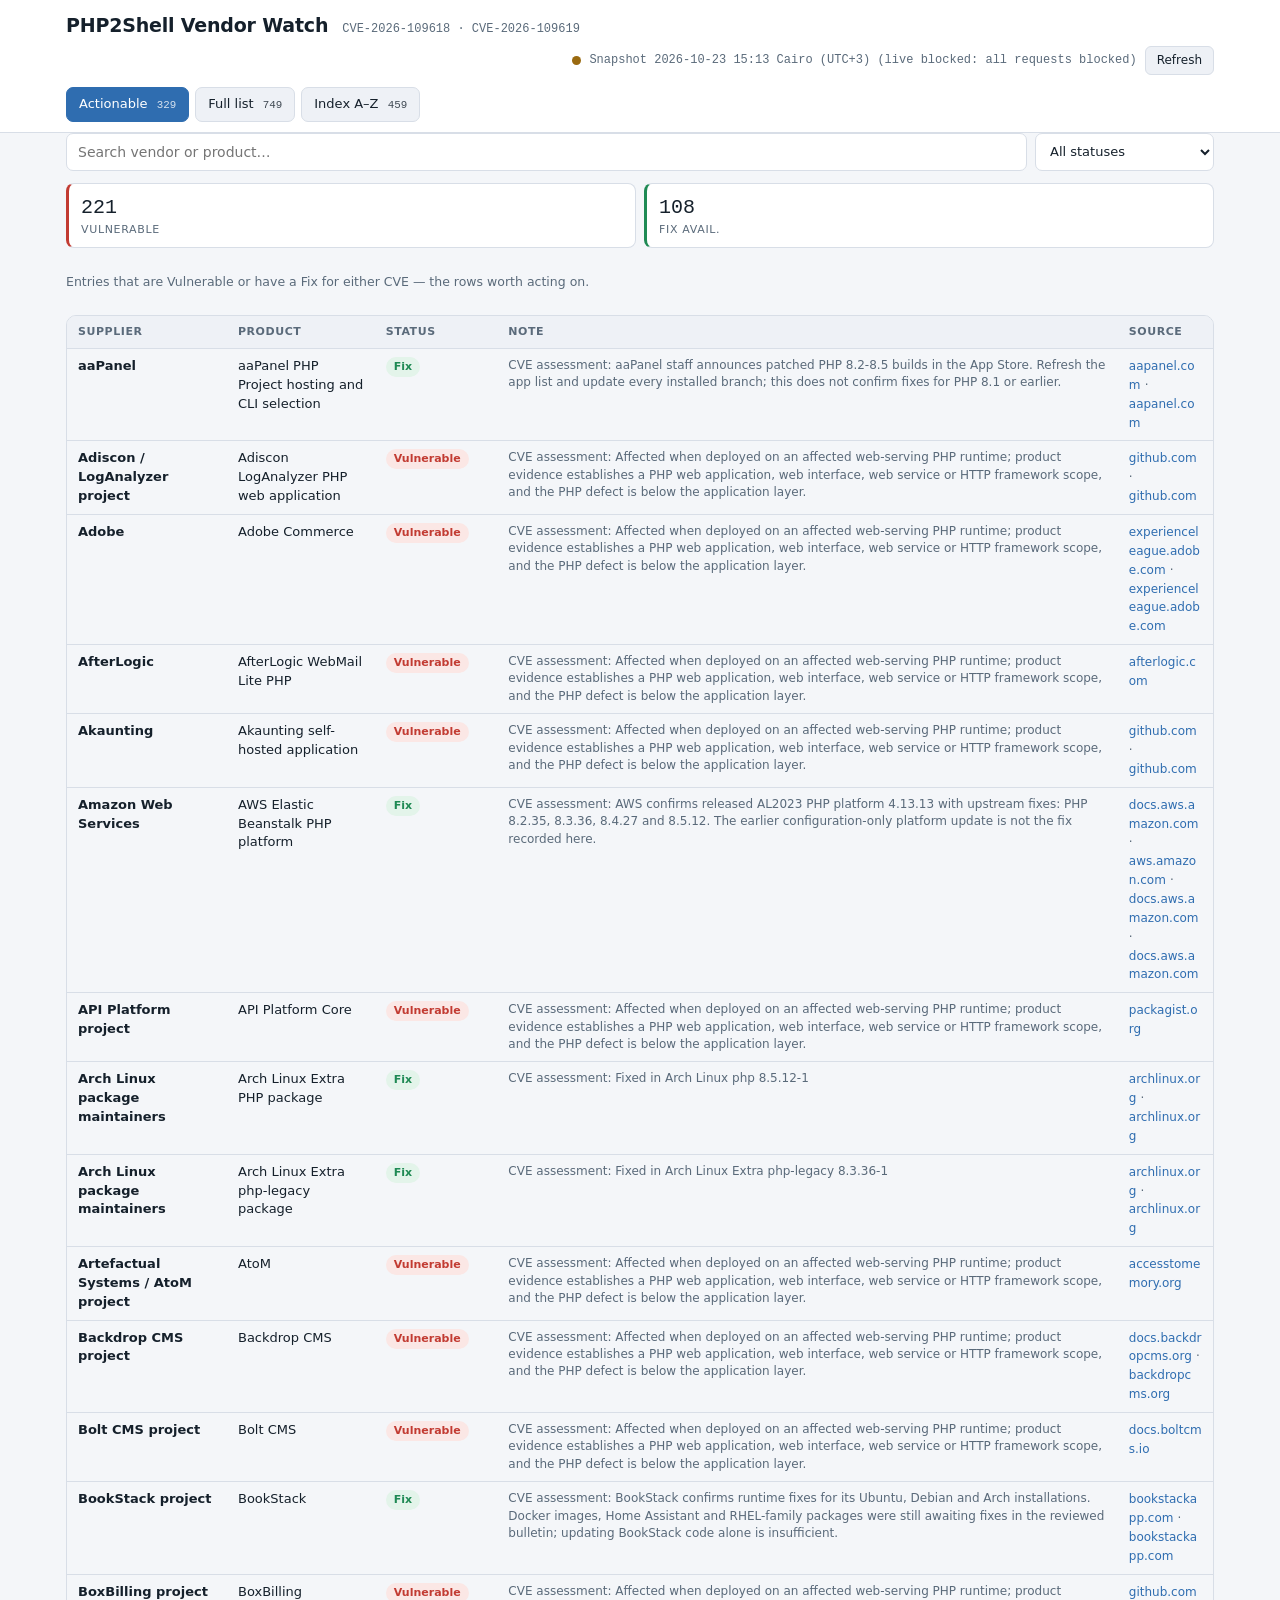
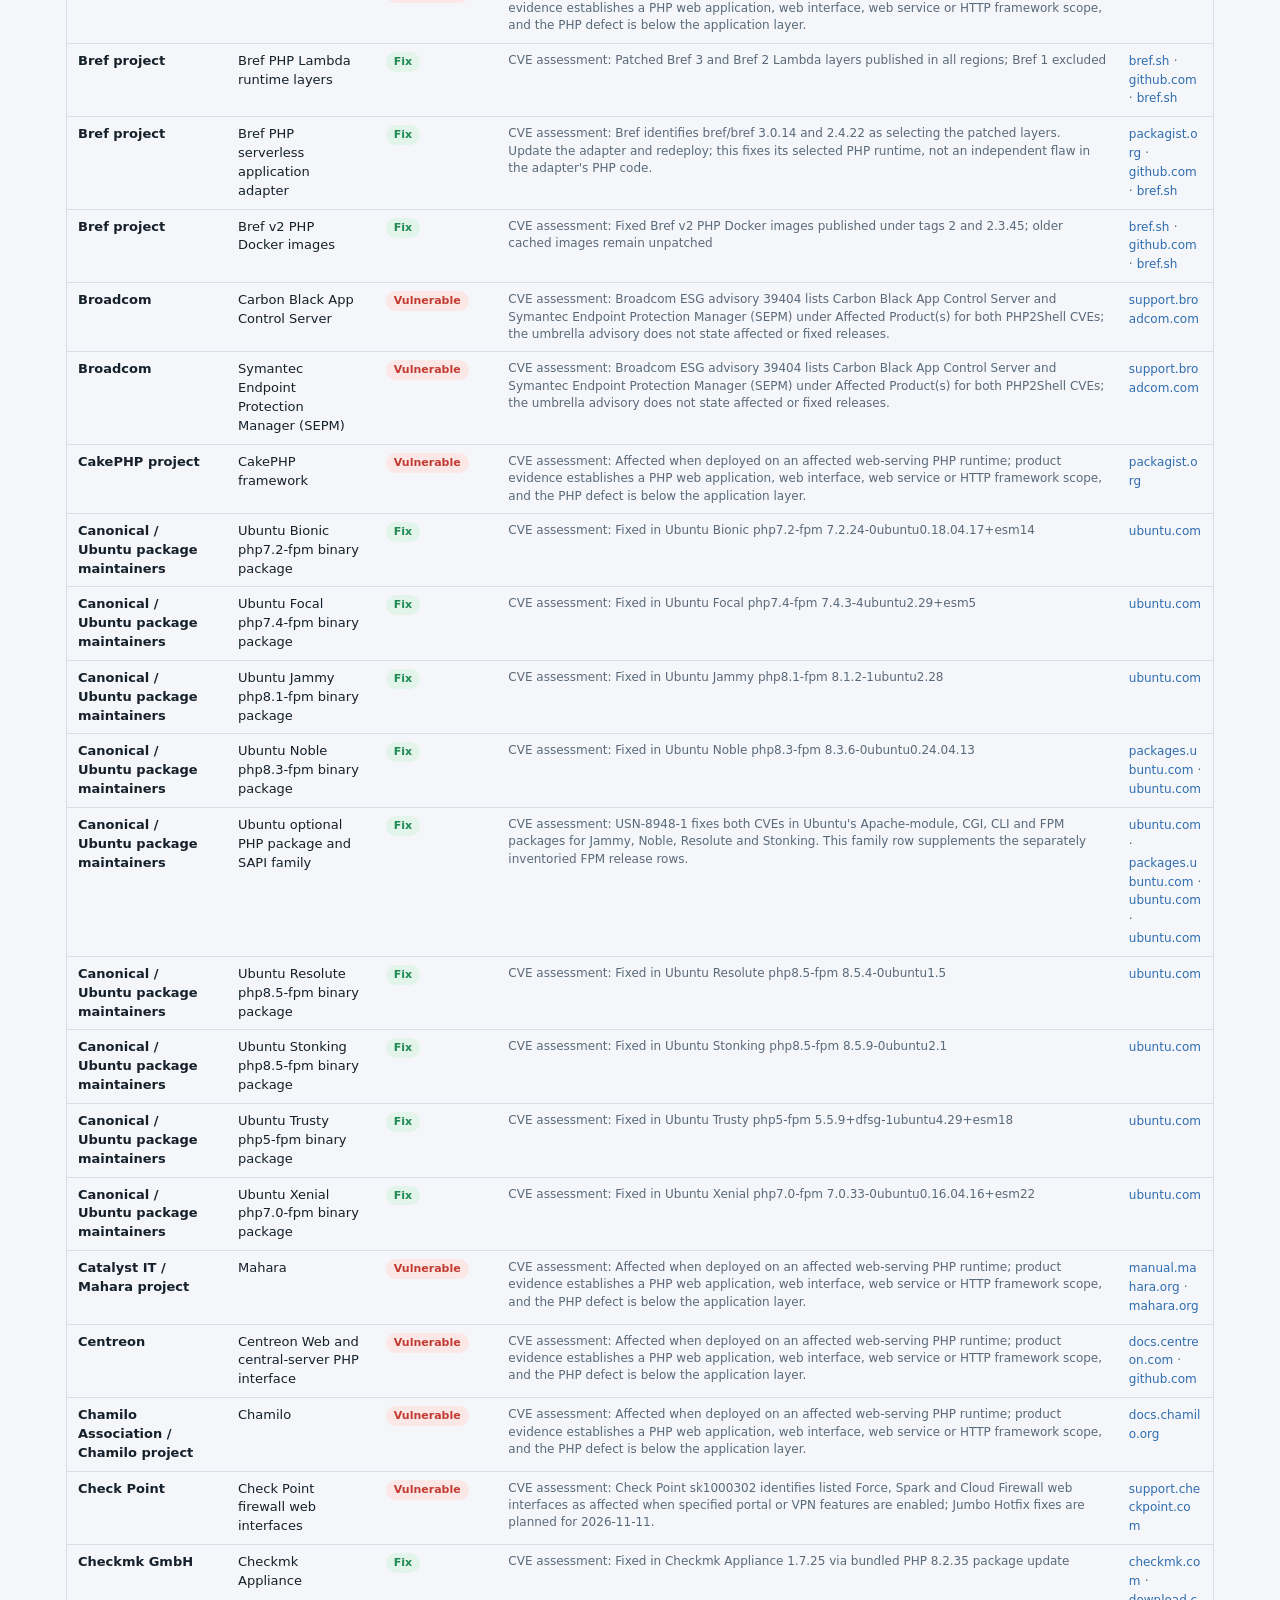
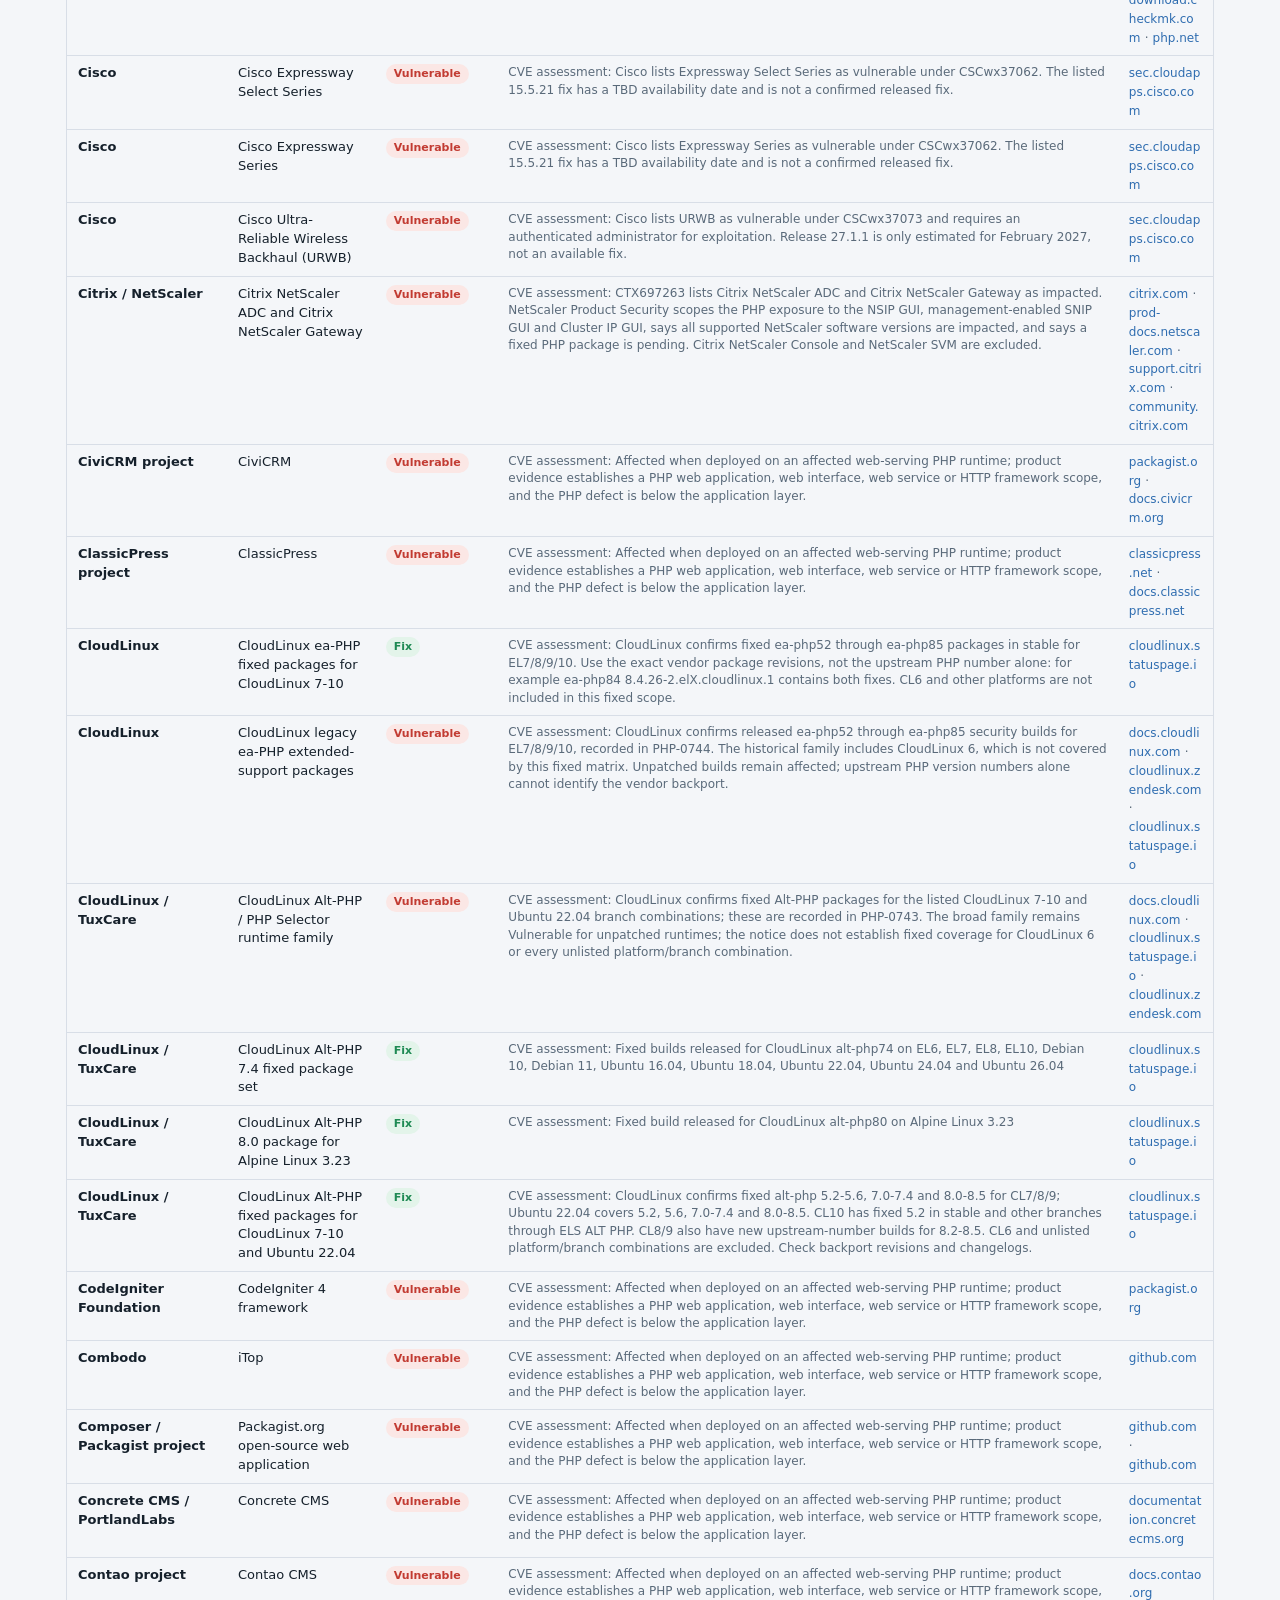
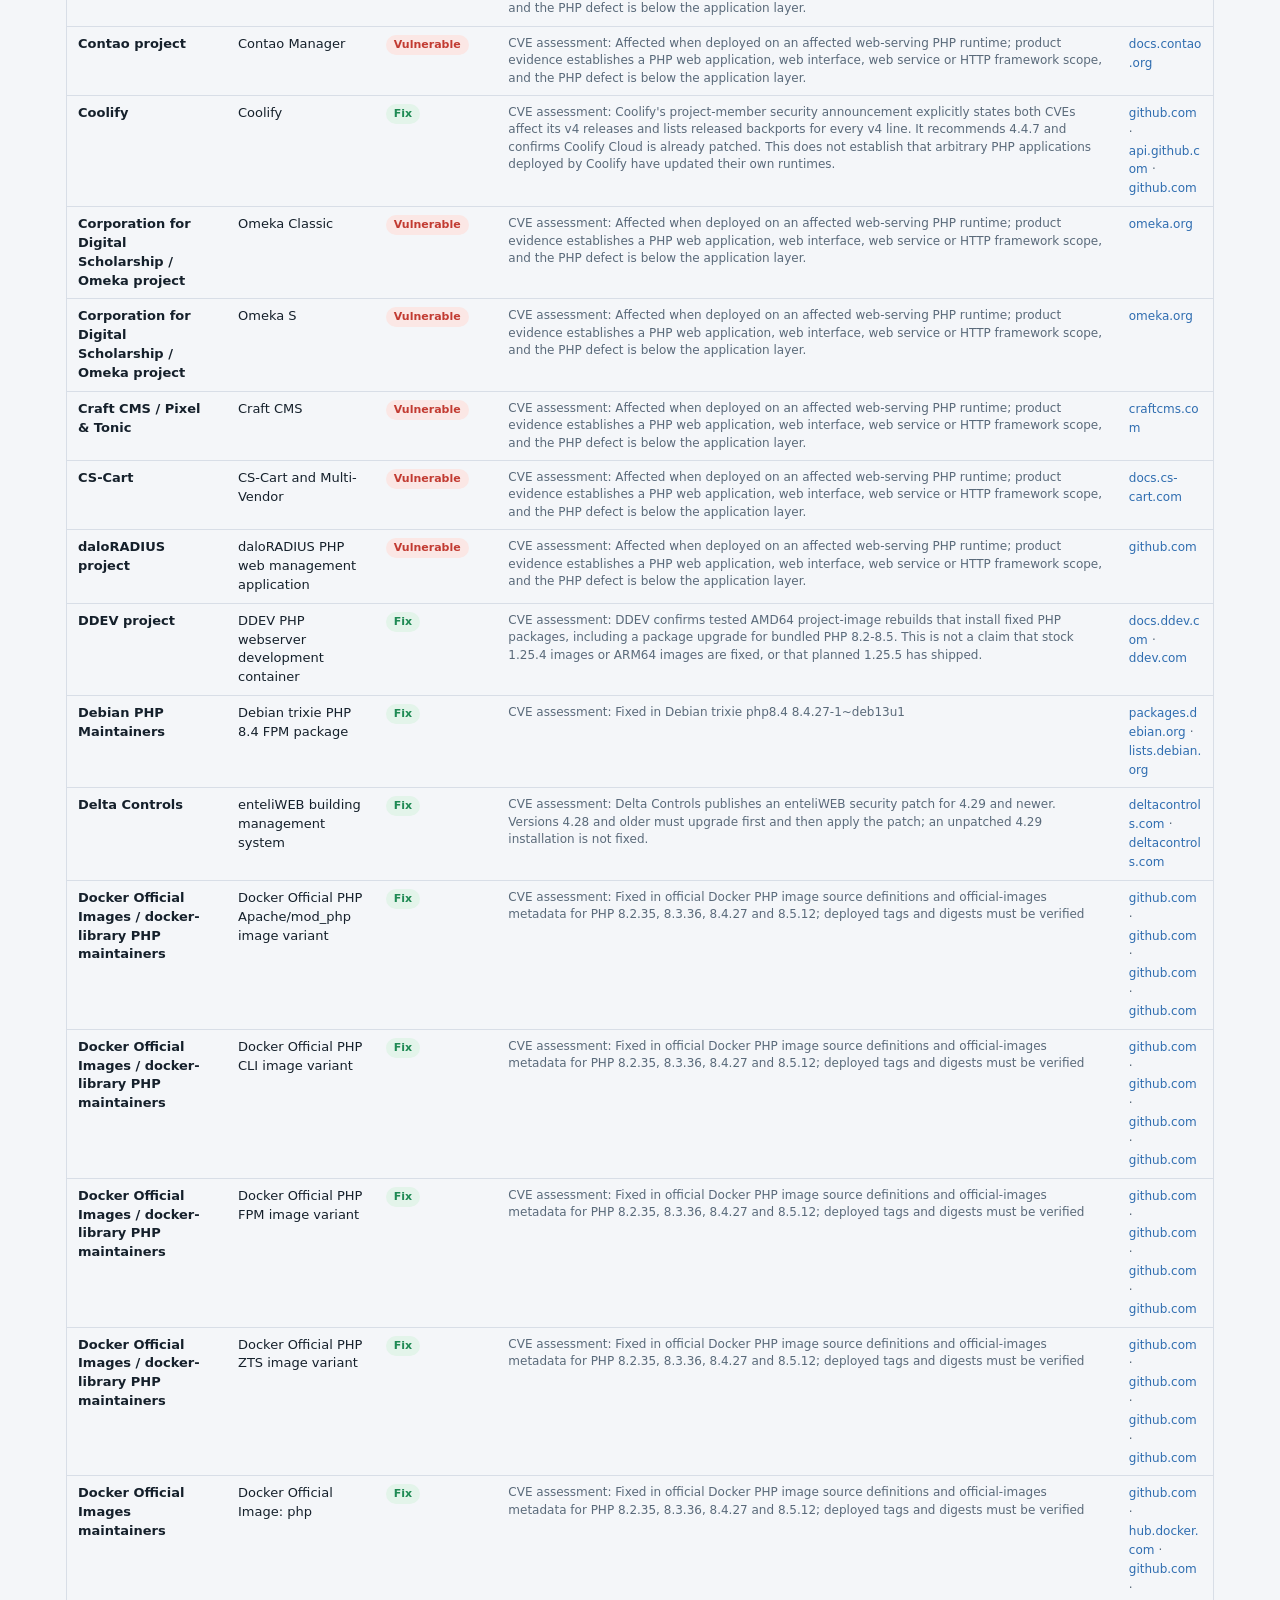
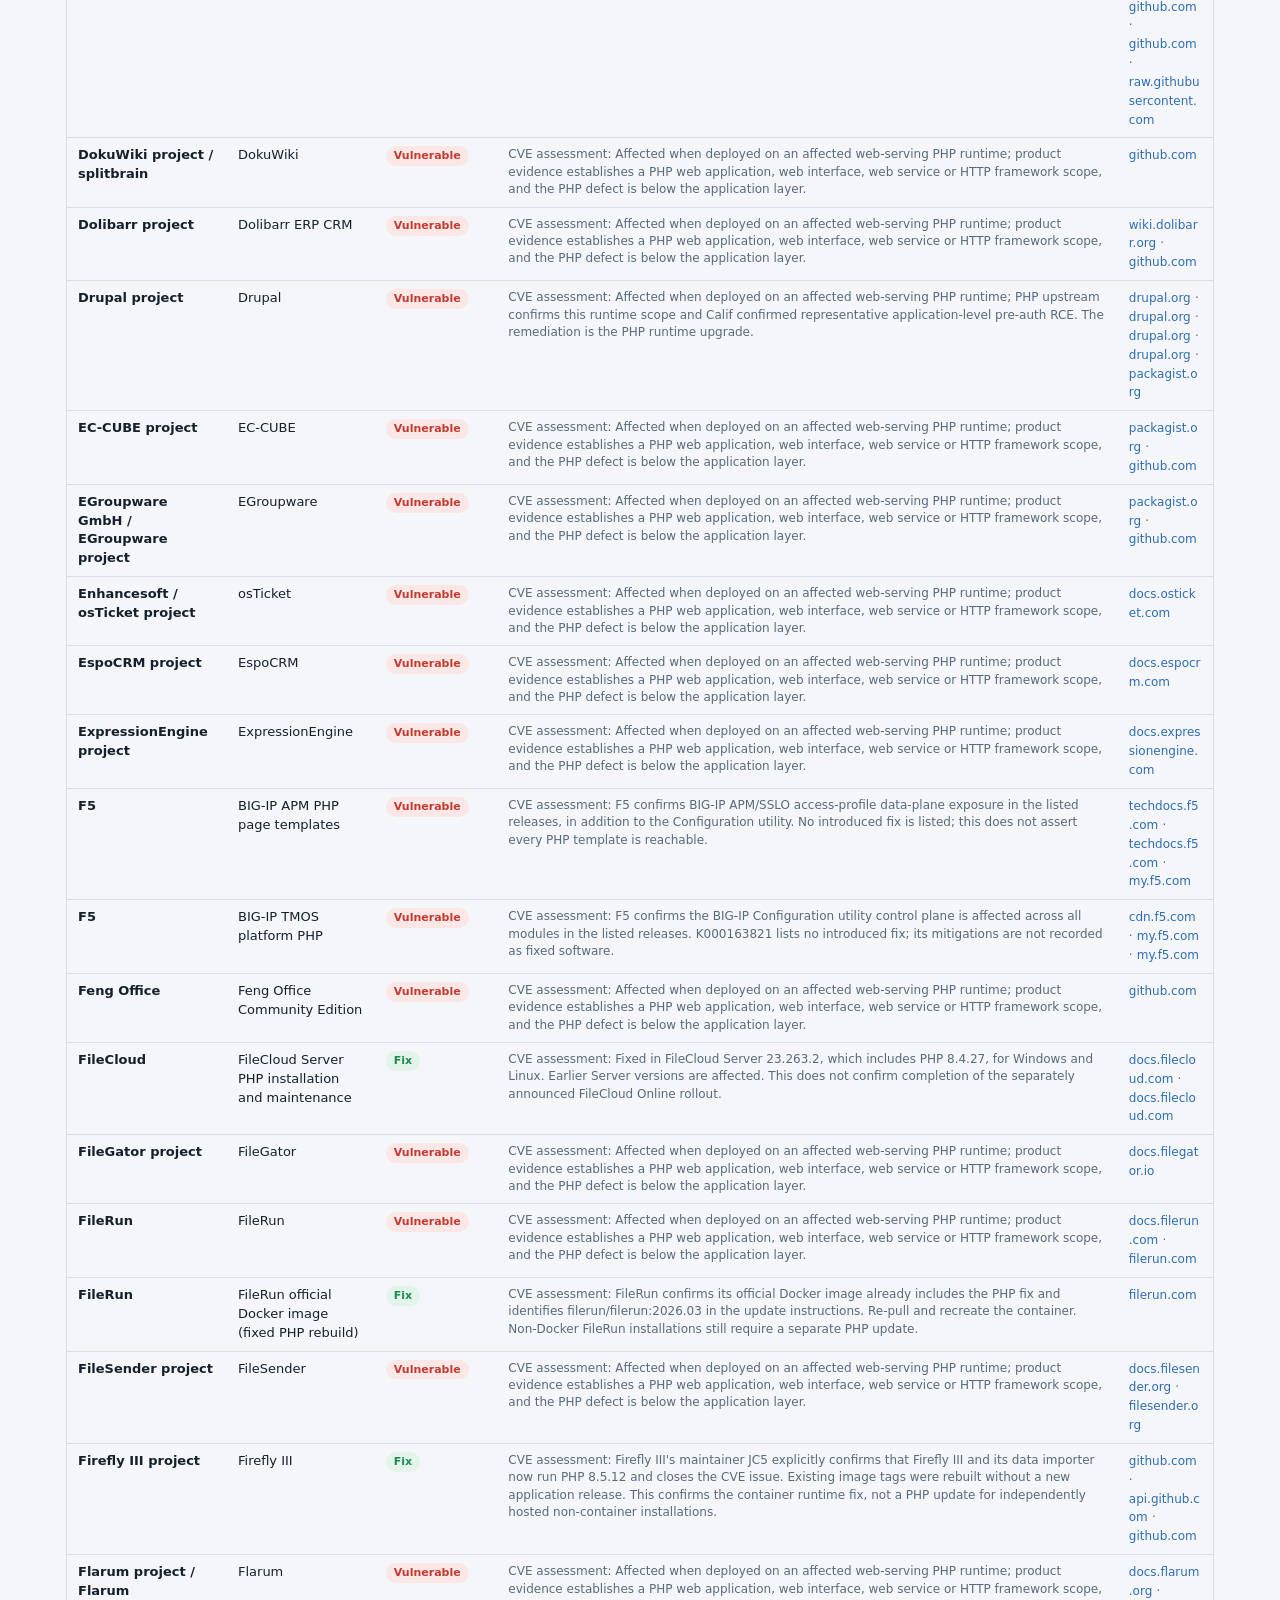
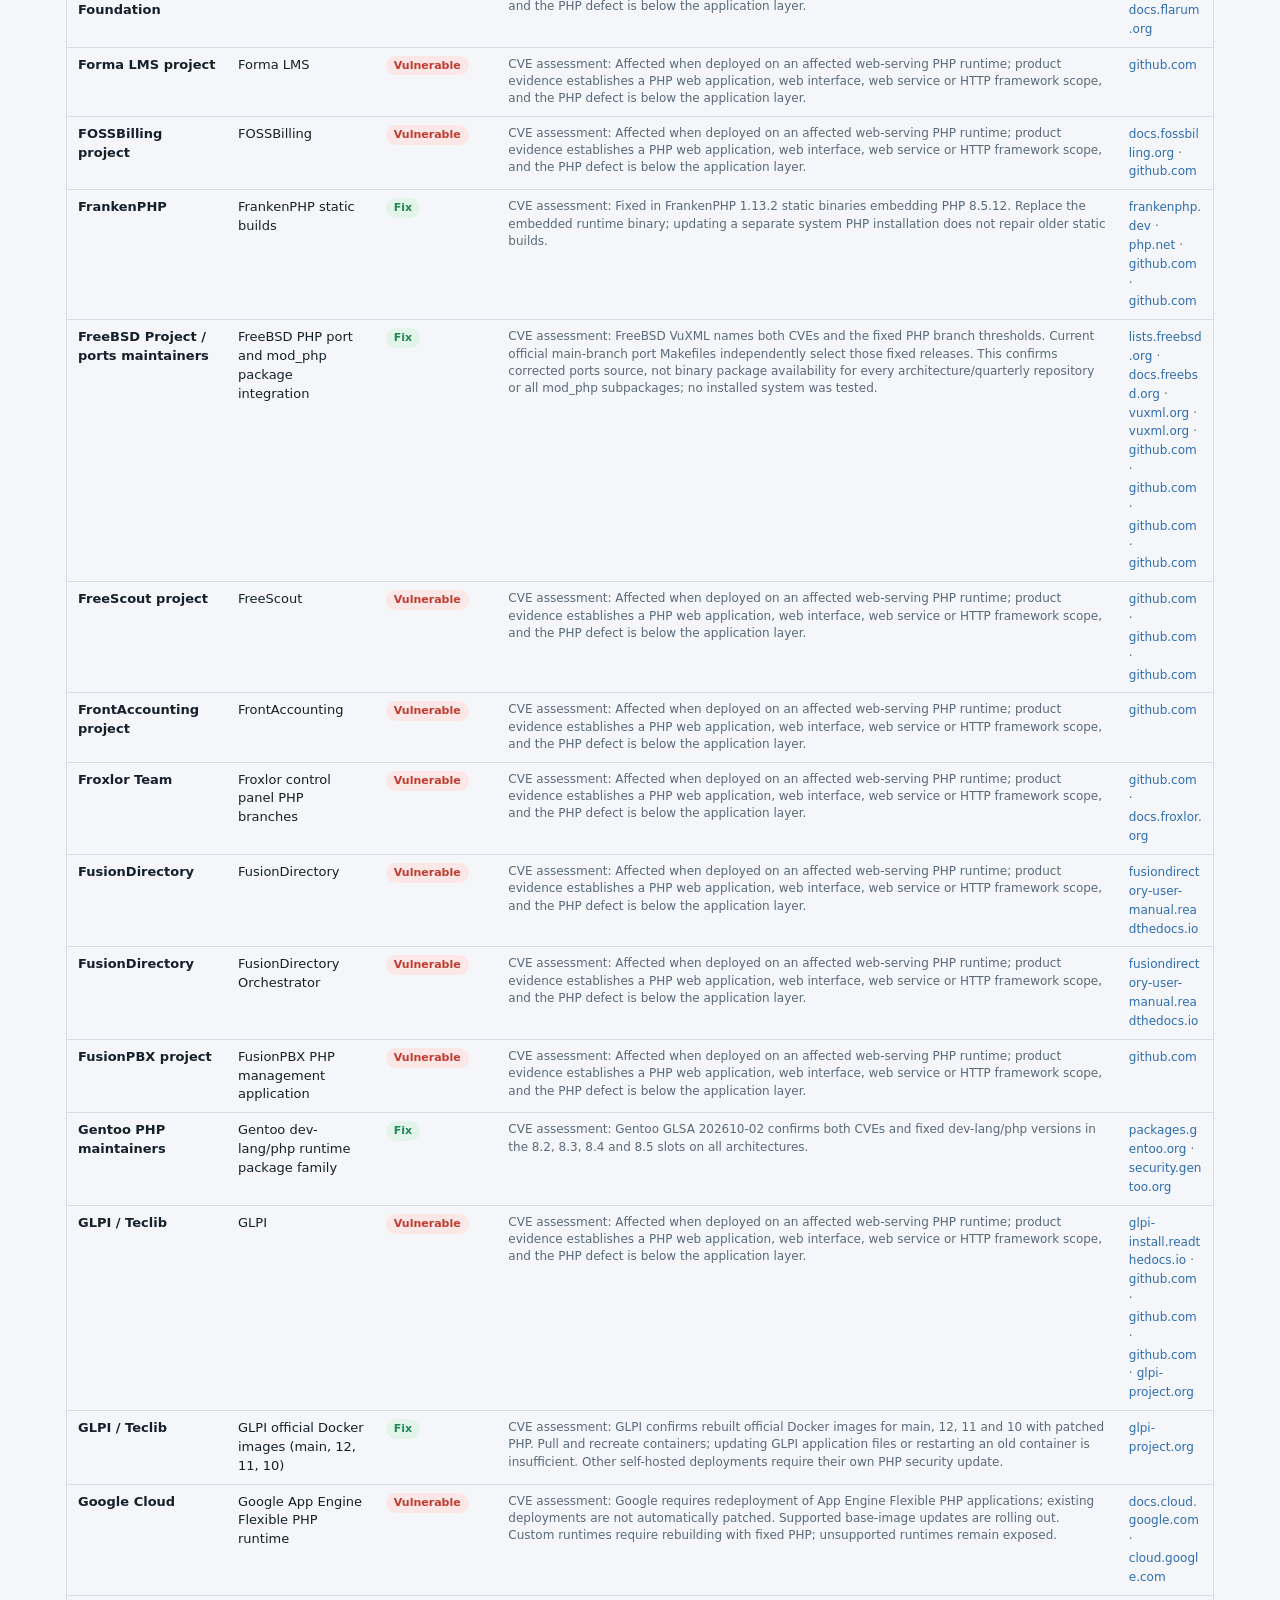
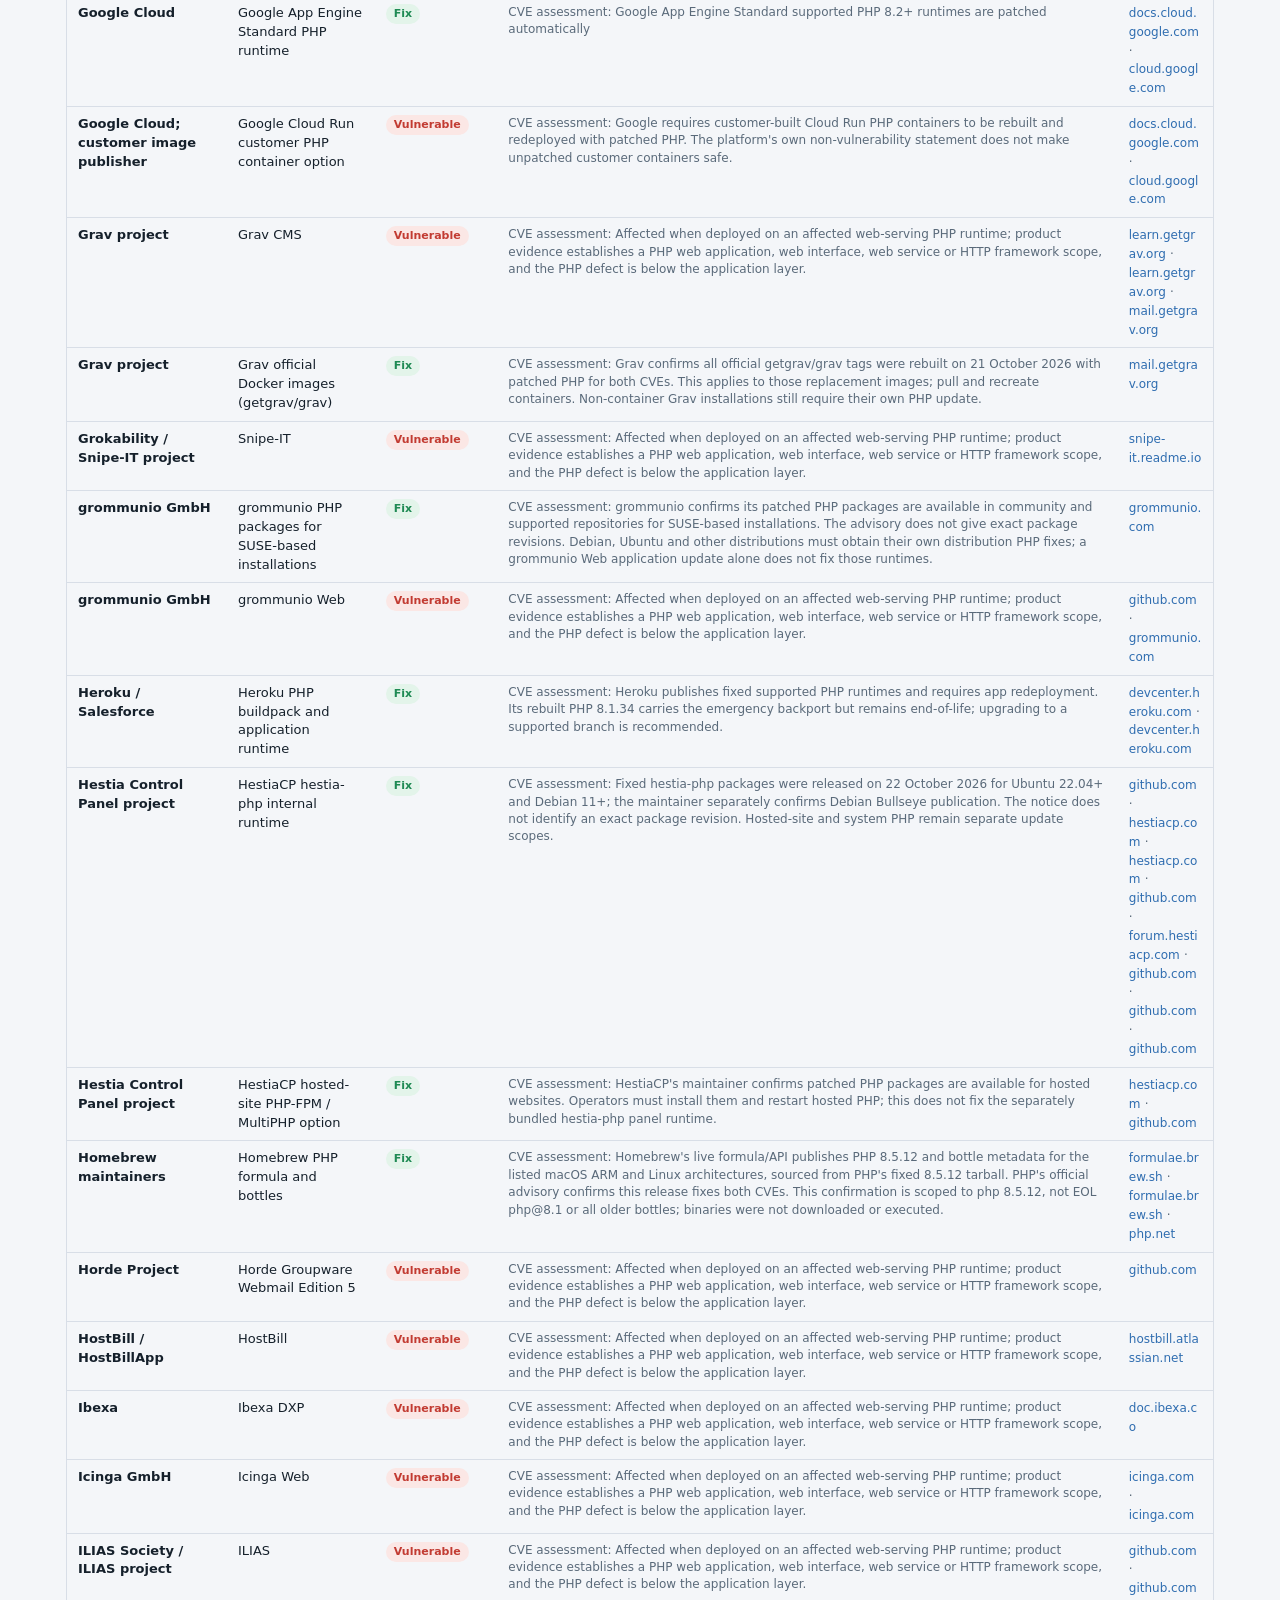
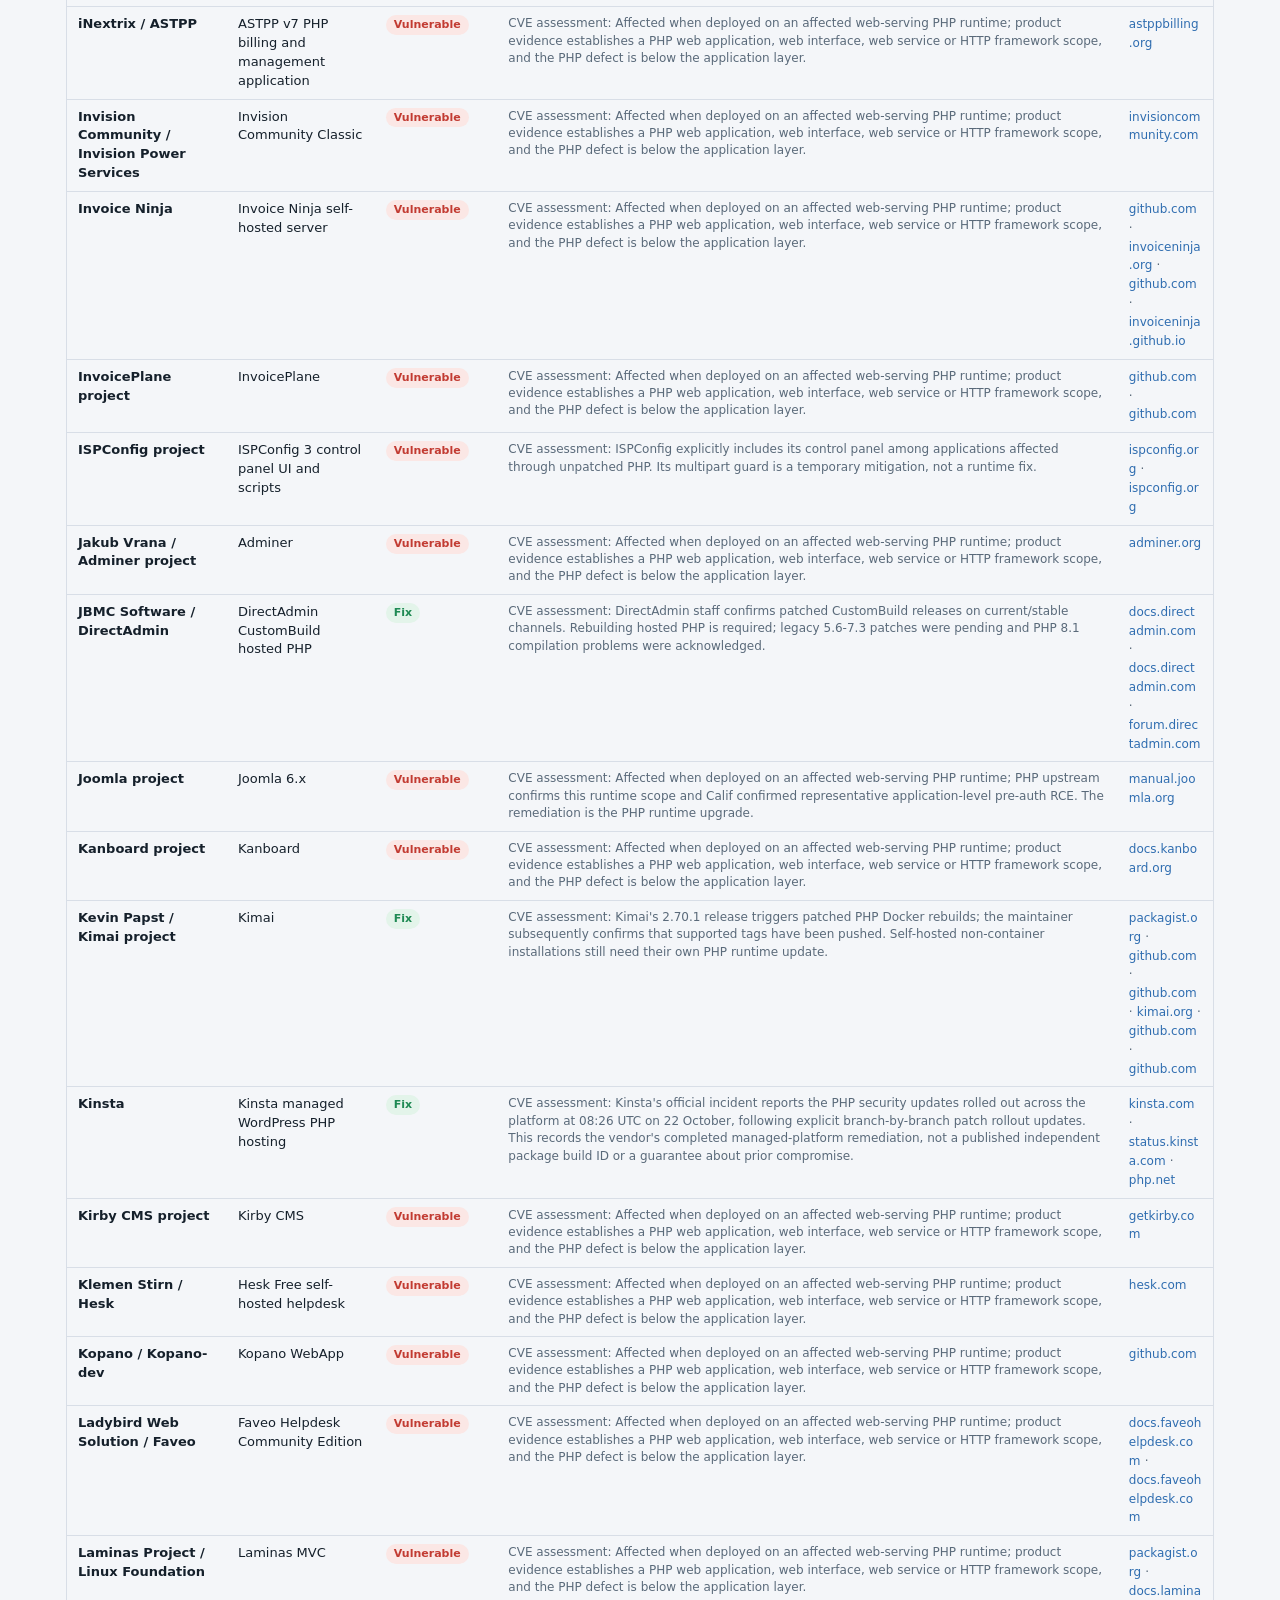
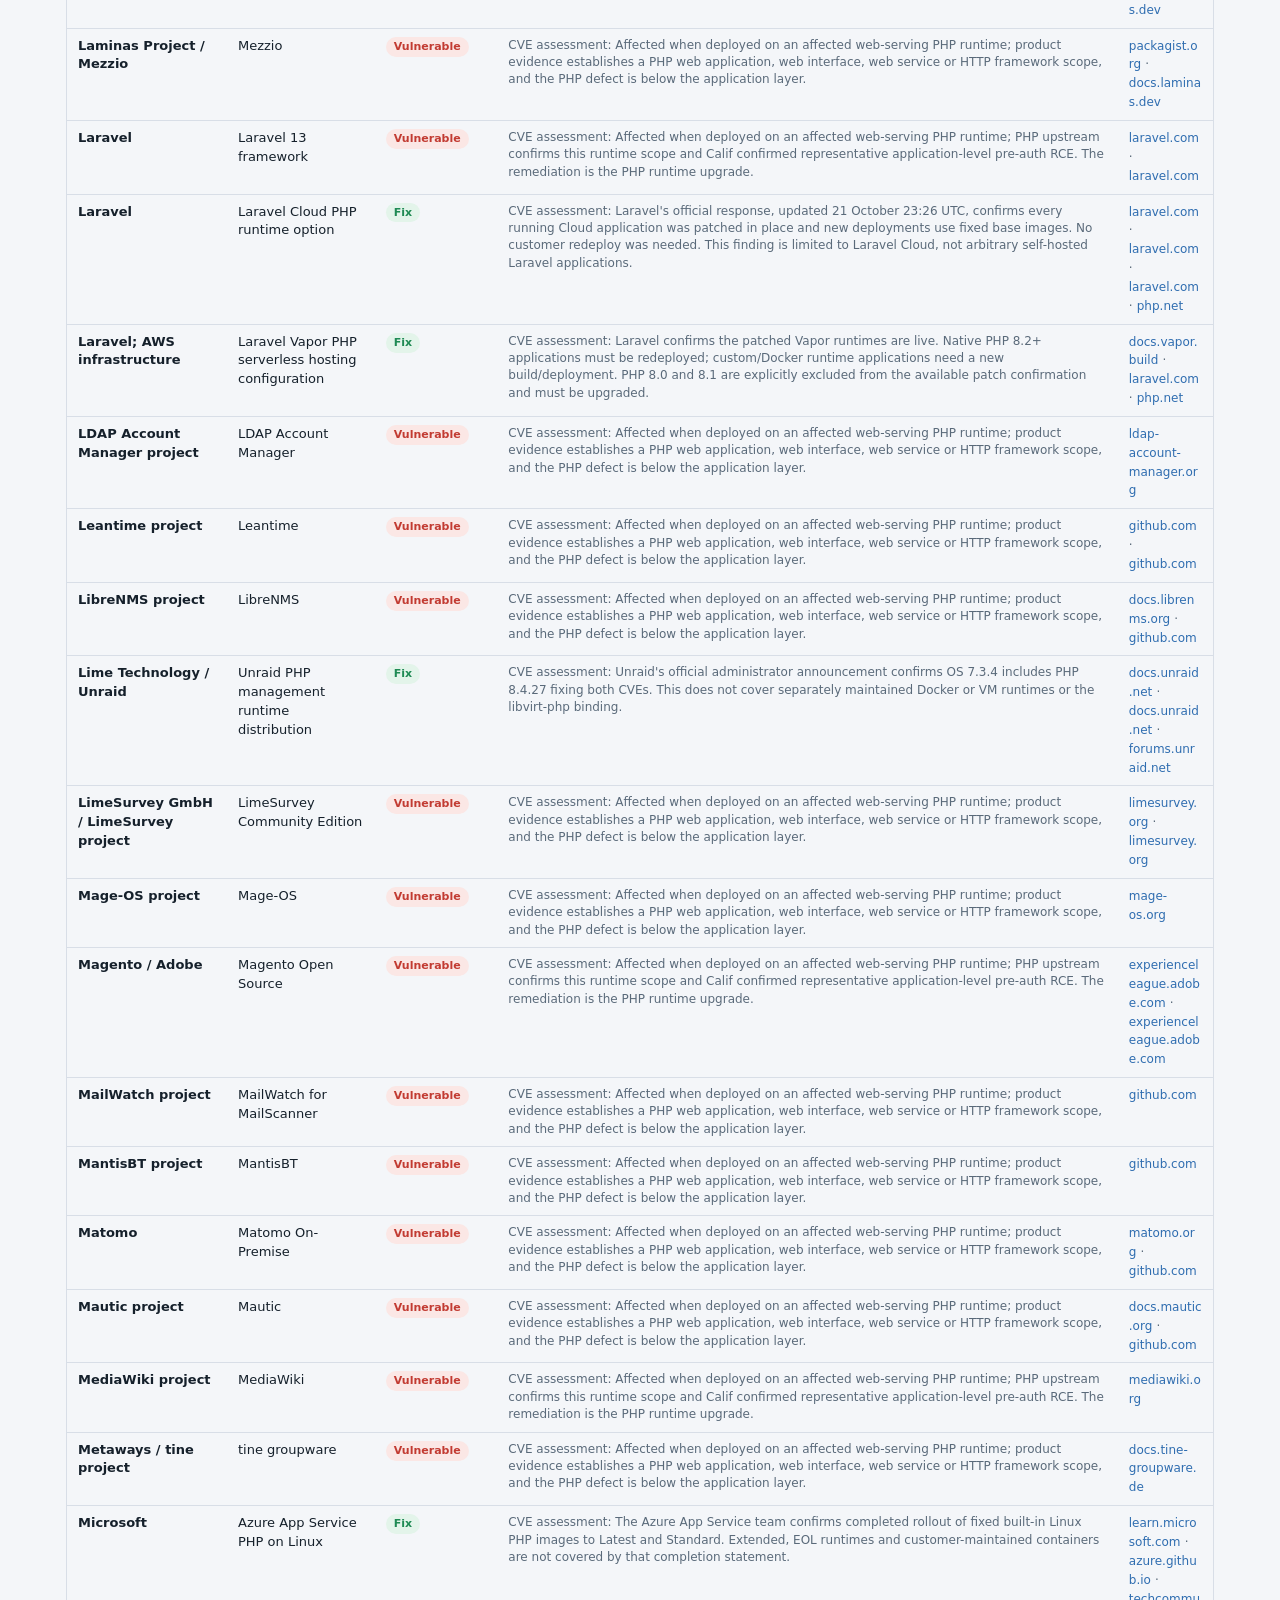
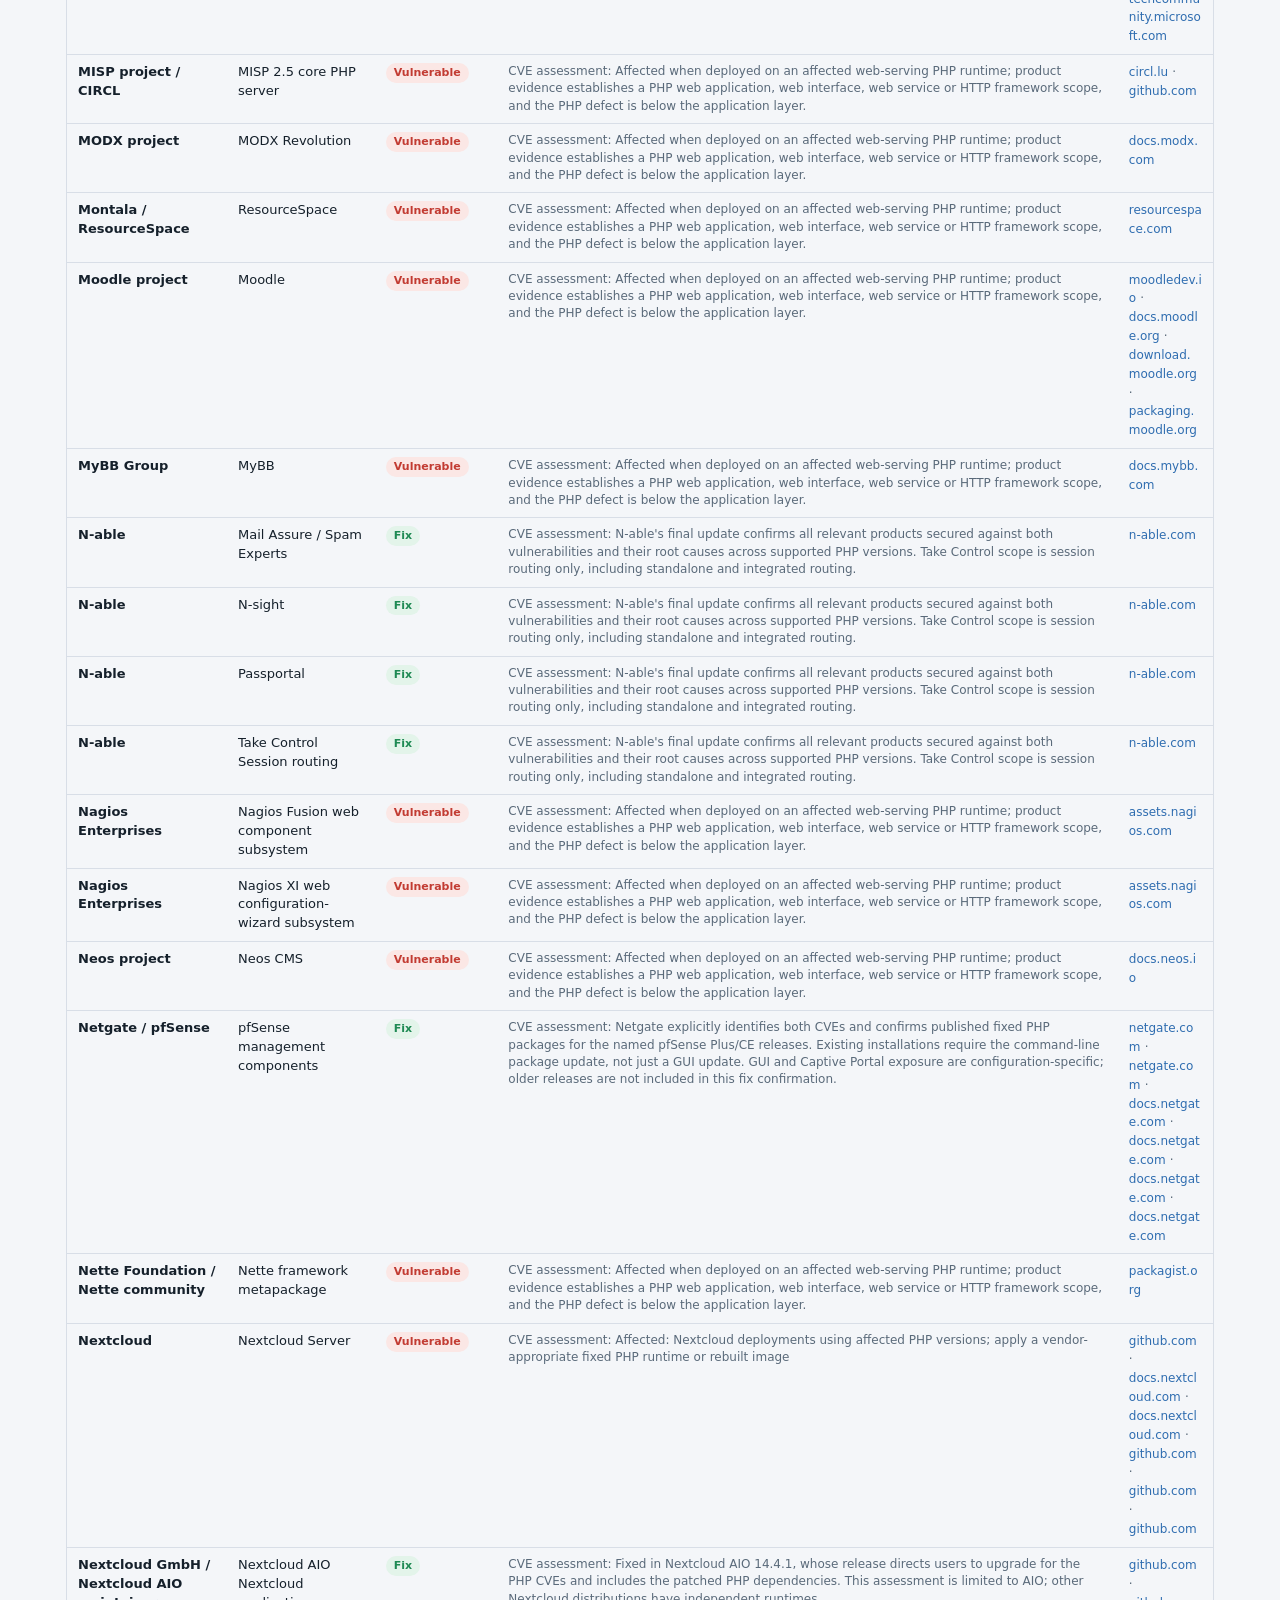
==== commit 9009d786: "Source column: render all cited links per row NCSC-NL cites several sources for many rows, but the S" ====
--- a/index.html
+++ b/index.html
@@ -30,7 +30,7 @@
   <div class="tiles" id="tiles"></div>
   <p class="note" id="viewnote"></p>
   <div class="tablewrap"><table><thead id="thead"></thead><tbody id="tbody"></tbody></table></div>
-  <p class="foot"><strong>Live.</strong> On open this page fetches the NCSC-NL list from <code>raw.githubusercontent.com/NCSC-NL/php2shell</code> and rebuilds all views (the status dot turns amber and shows n/27 if any part of the list fails to load). The Index tab links each supplier to its page in the source. If the live fetch is fully blocked it falls back to an embedded snapshot from 2026-10-23 13:48 Cairo (UTC+3). Status is shown per CVE; it is the same for CVE-2026-109618 and -109619 for almost every entry, and where it differs both are shown. Fixed PHP: 8.2.35 / 8.3.36 / 8.4.27 / 8.5.12.</p><footer class="attrib"><div class="wrap"><p>
+  <p class="foot"><strong>Live.</strong> On open this page fetches the NCSC-NL list from <code>raw.githubusercontent.com/NCSC-NL/php2shell</code> and rebuilds all views (the status dot turns amber and shows n/27 if any part of the list fails to load). The Index tab links each supplier to its page in the source. If the live fetch is fully blocked it falls back to an embedded snapshot from 2026-10-23 15:13 Cairo (UTC+3). Status is shown per CVE; it is the same for CVE-2026-109618 and -109619 for almost every entry, and where it differs both are shown. Fixed PHP: 8.2.35 / 8.3.36 / 8.4.27 / 8.5.12.</p><footer class="attrib"><div class="wrap"><p>
   <strong>Data source &amp; licence.</strong> Every view reproduces the software inventory from the
   <a href="https://github.com/NCSC-NL/php2shell" target="_blank" rel="noopener noreferrer">NCSC-NL php2shell repository</a>,
   &copy; NCSC-NL (Nationaal Cyber Security Centrum, Netherlands), licensed under the
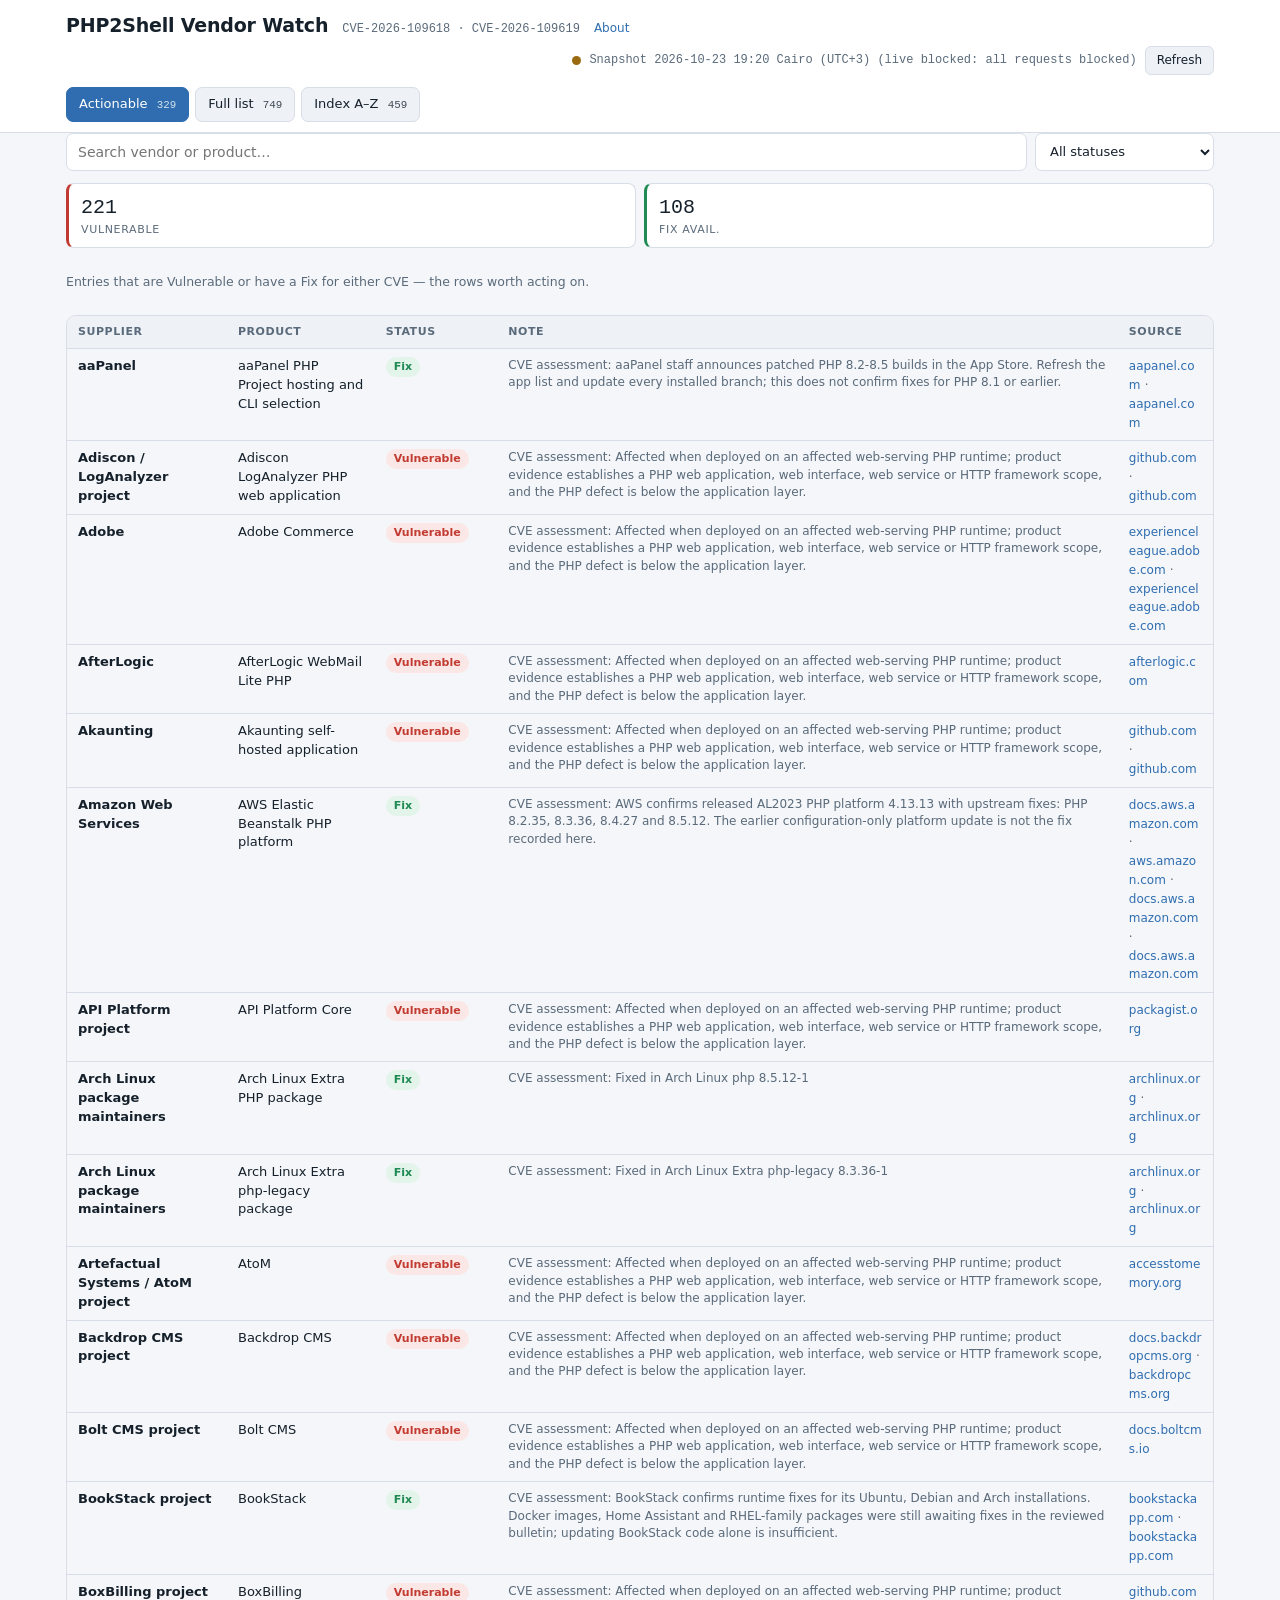
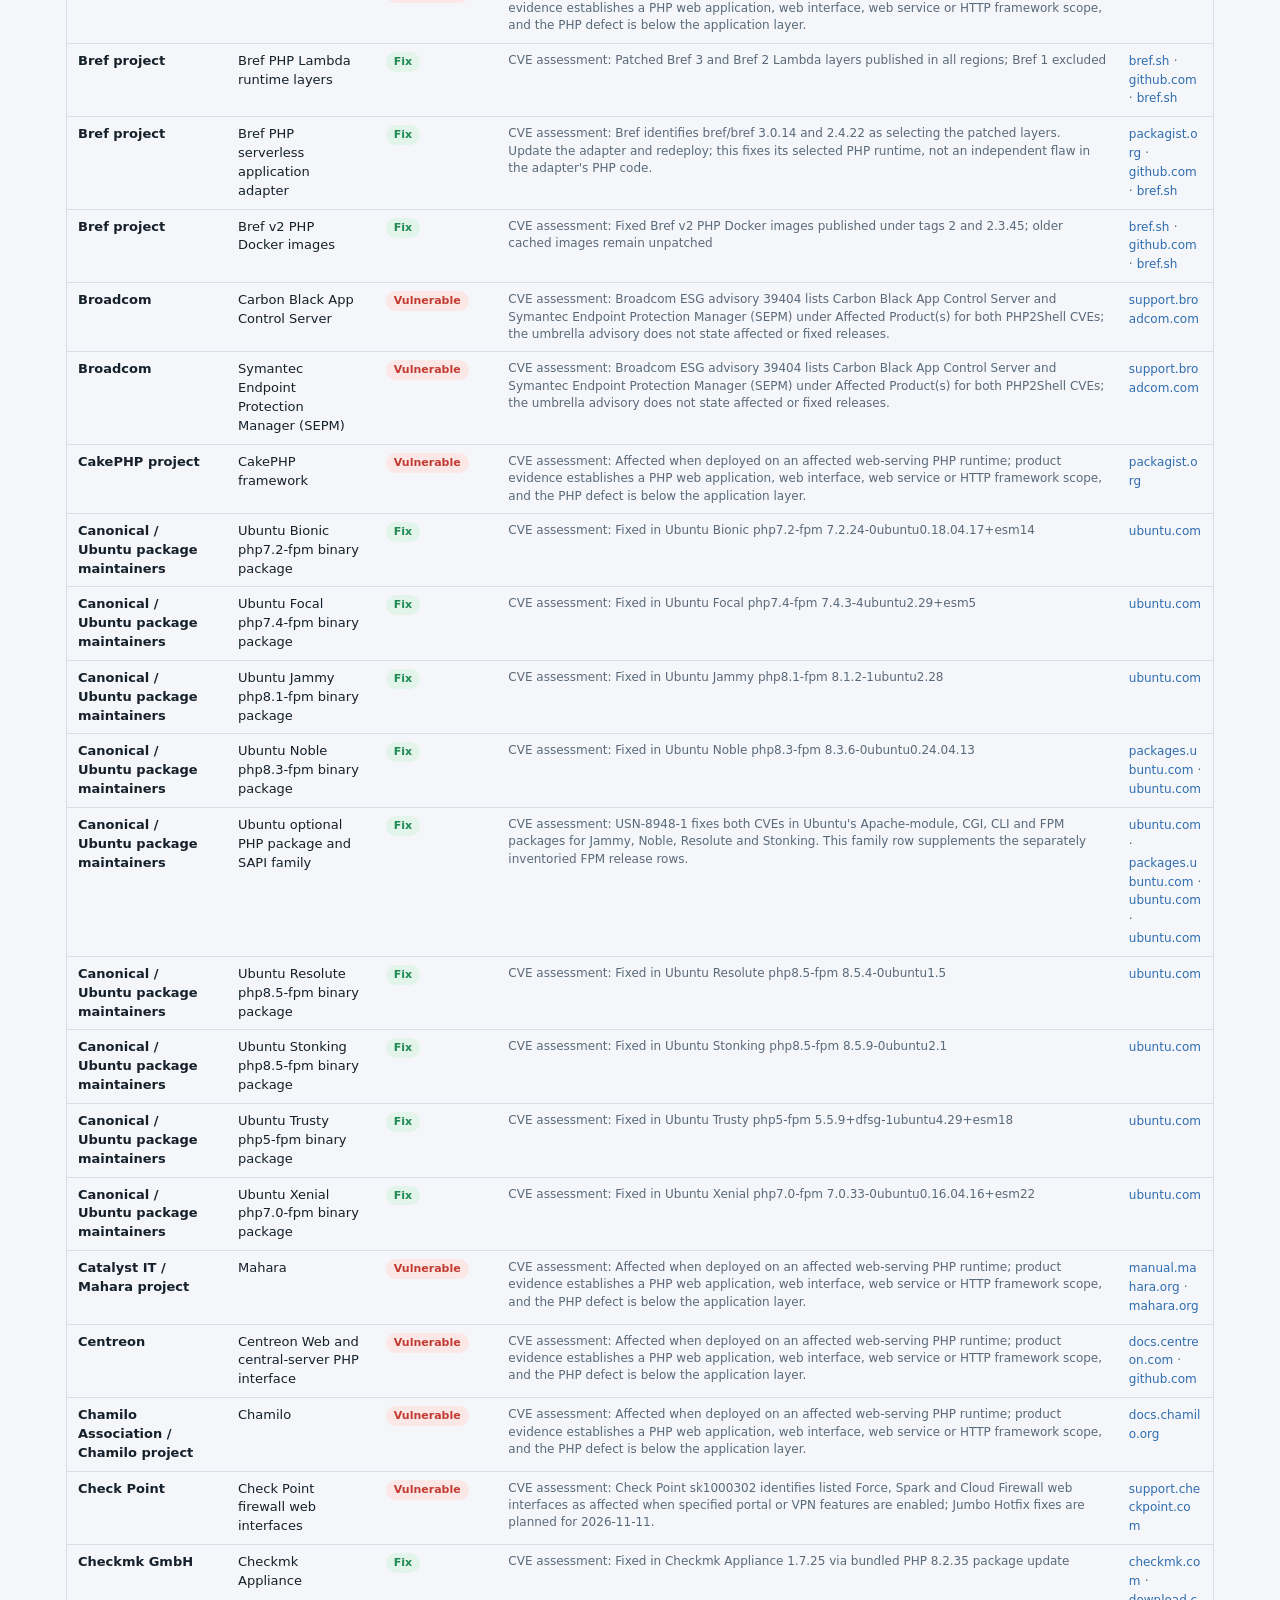
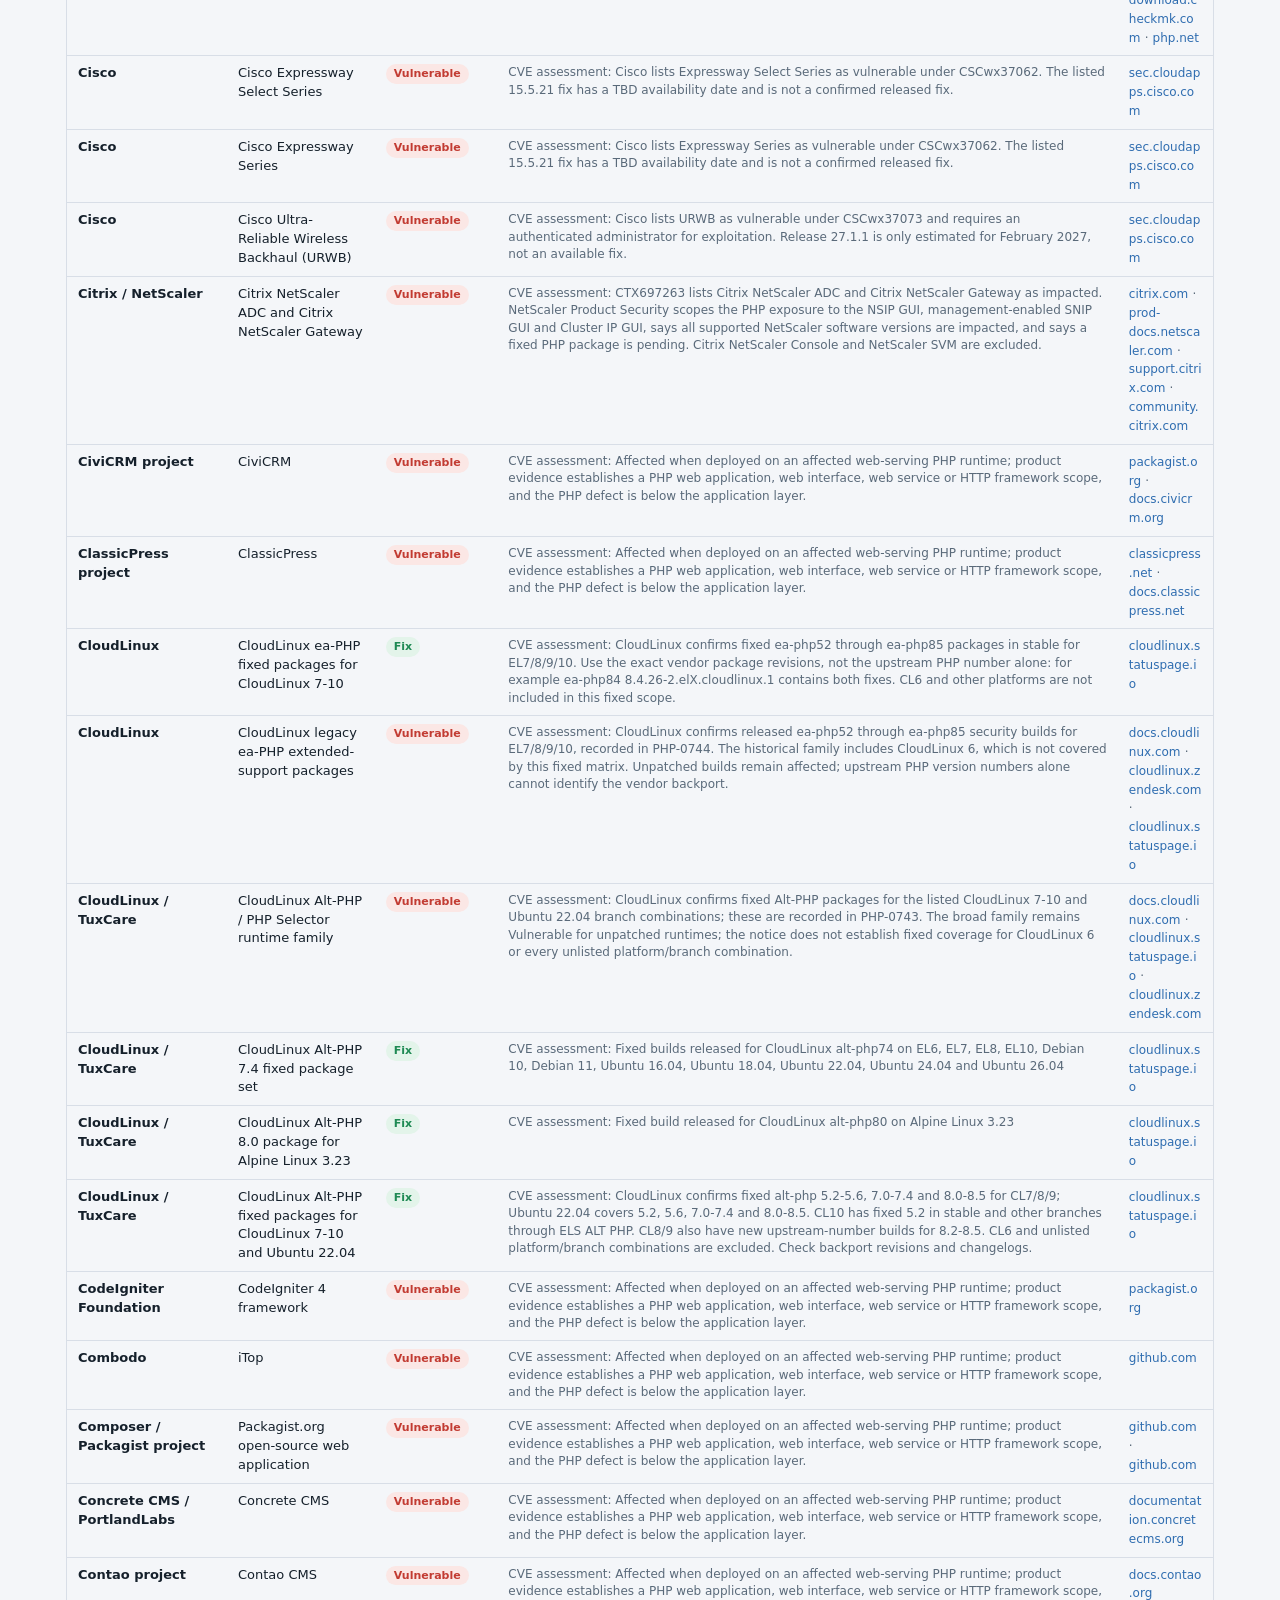
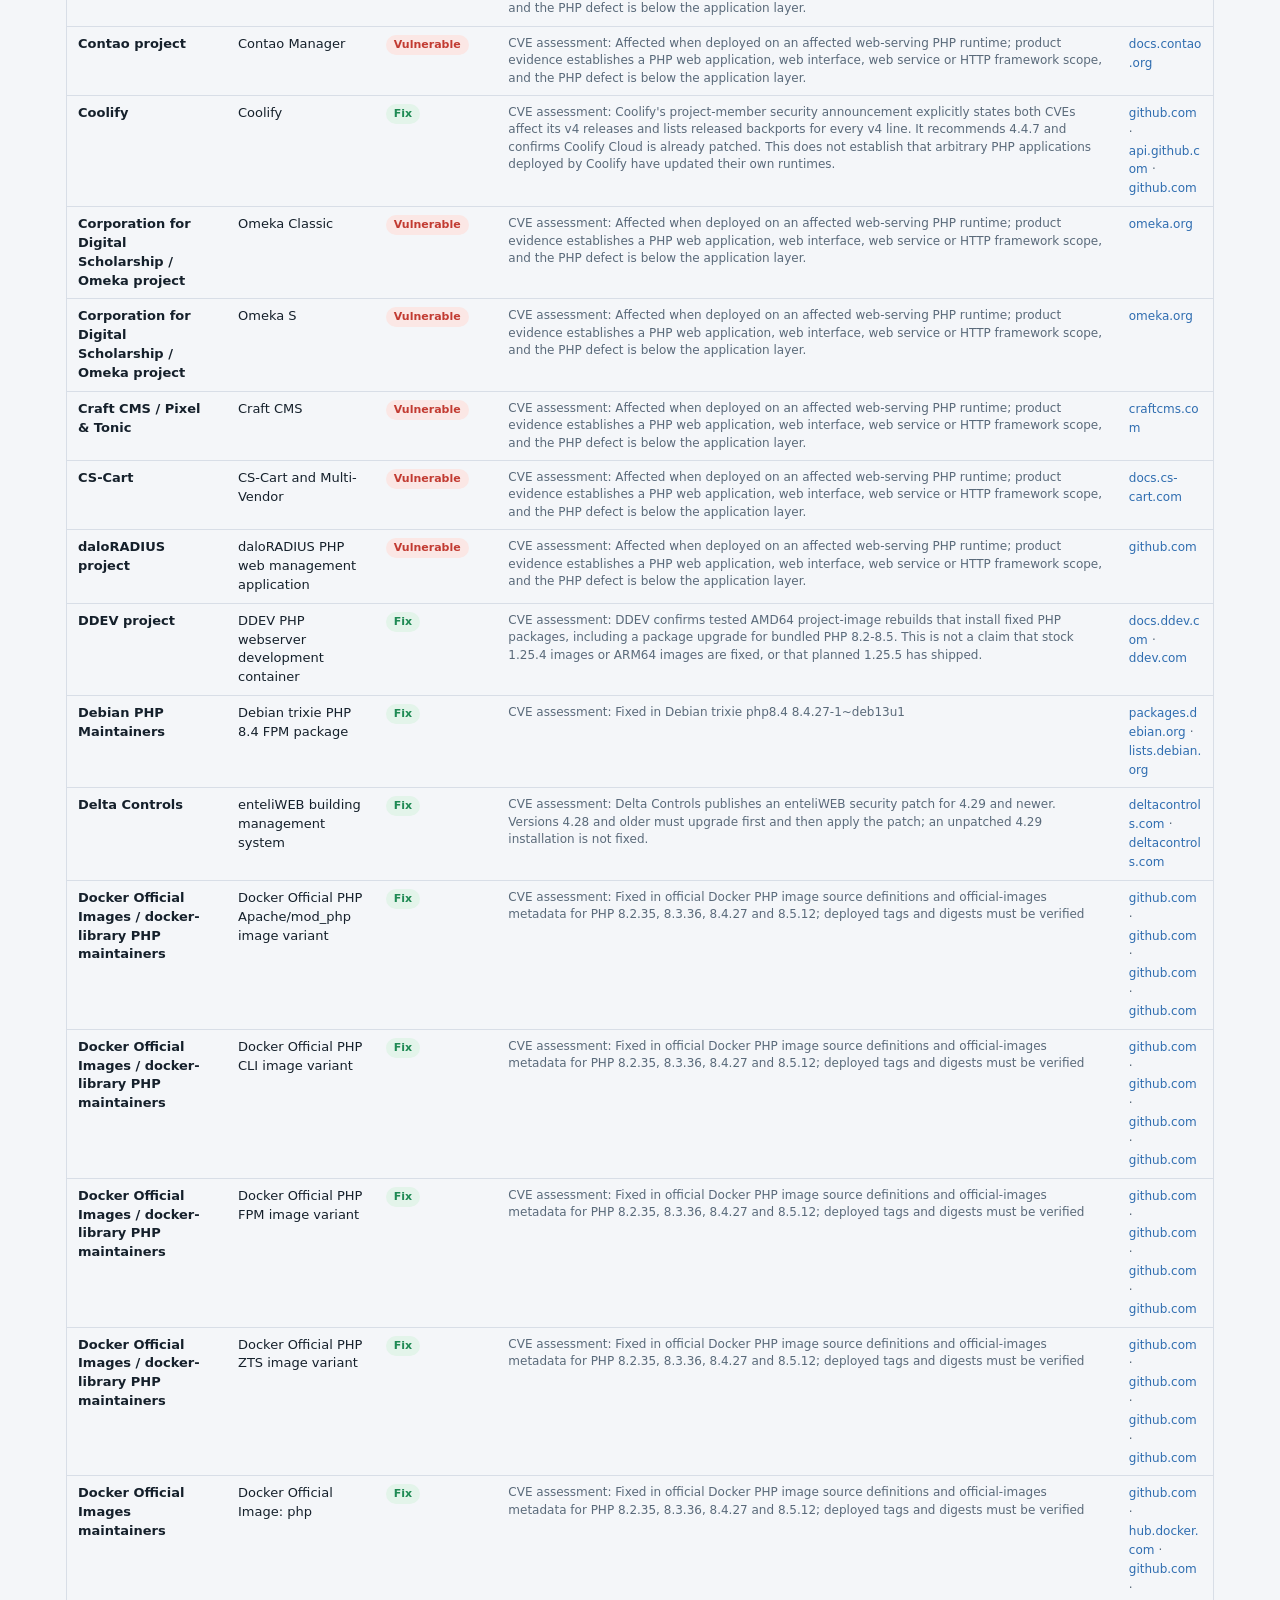
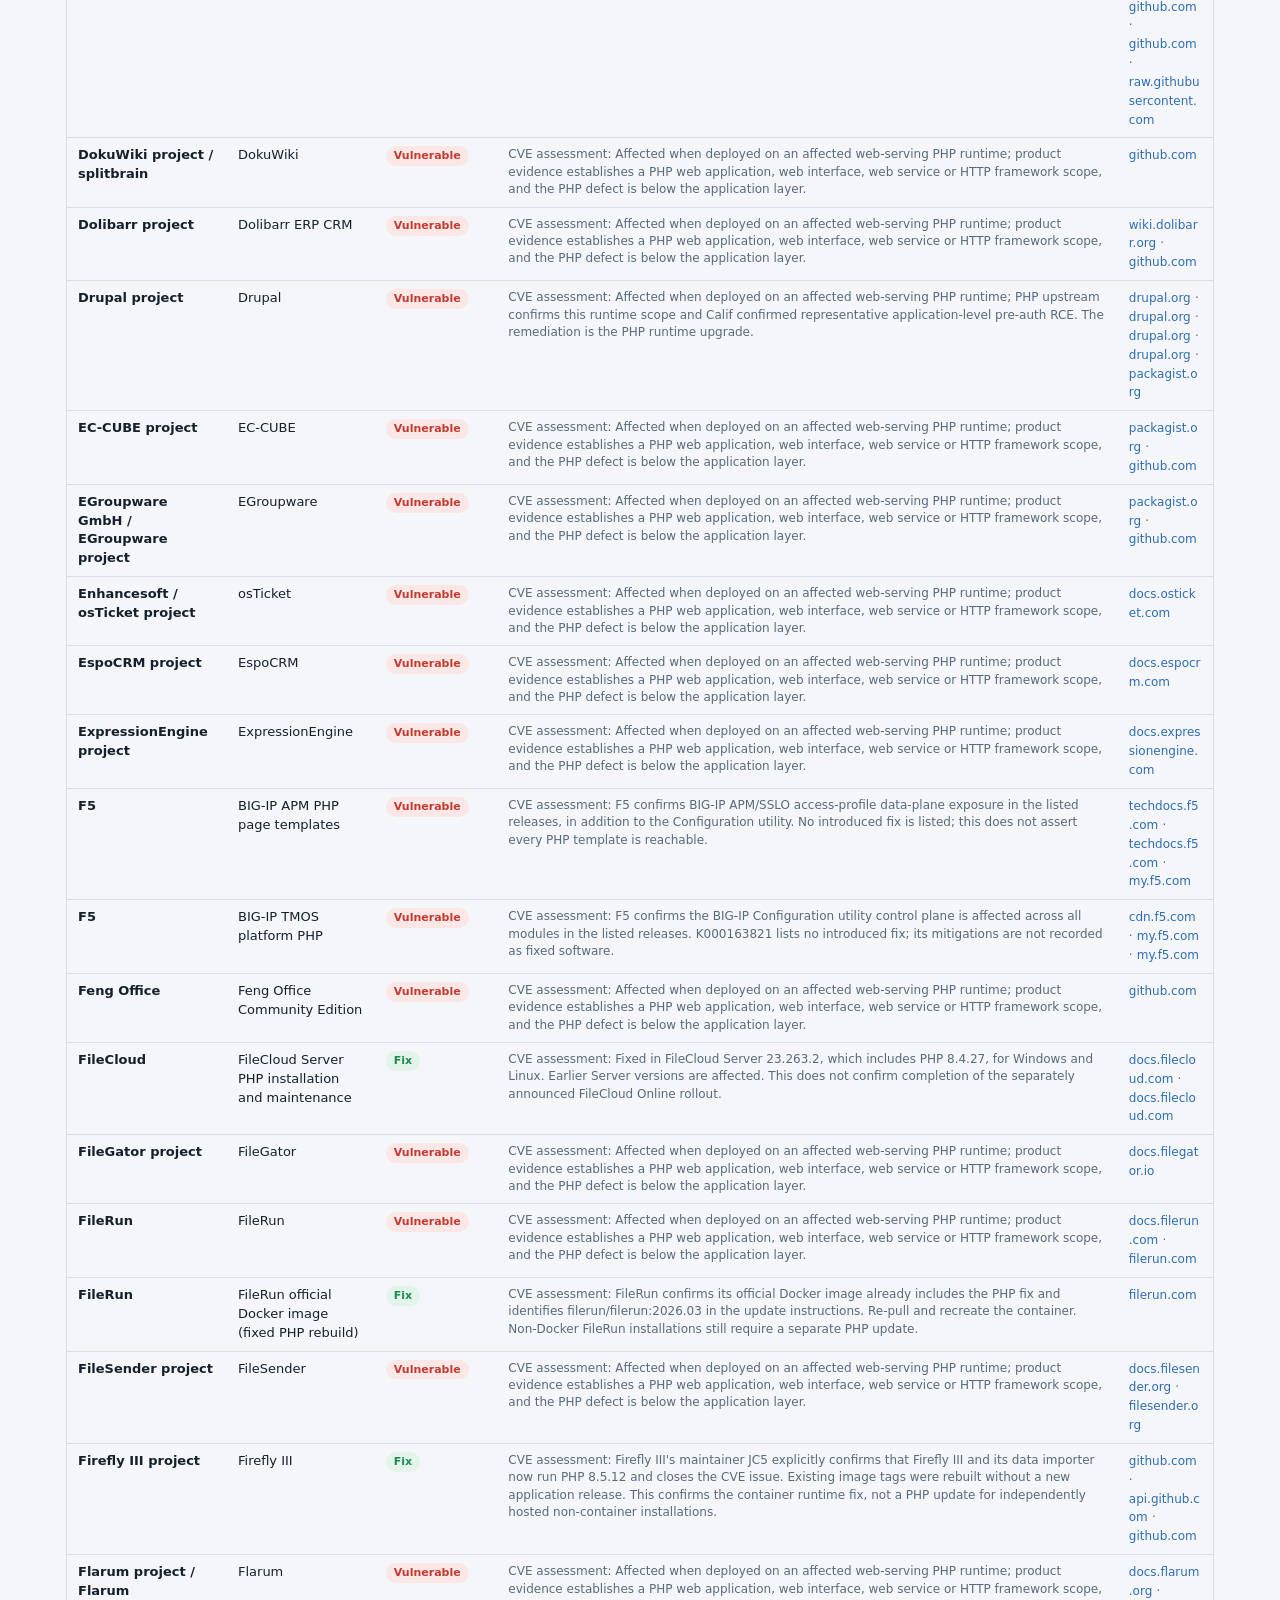
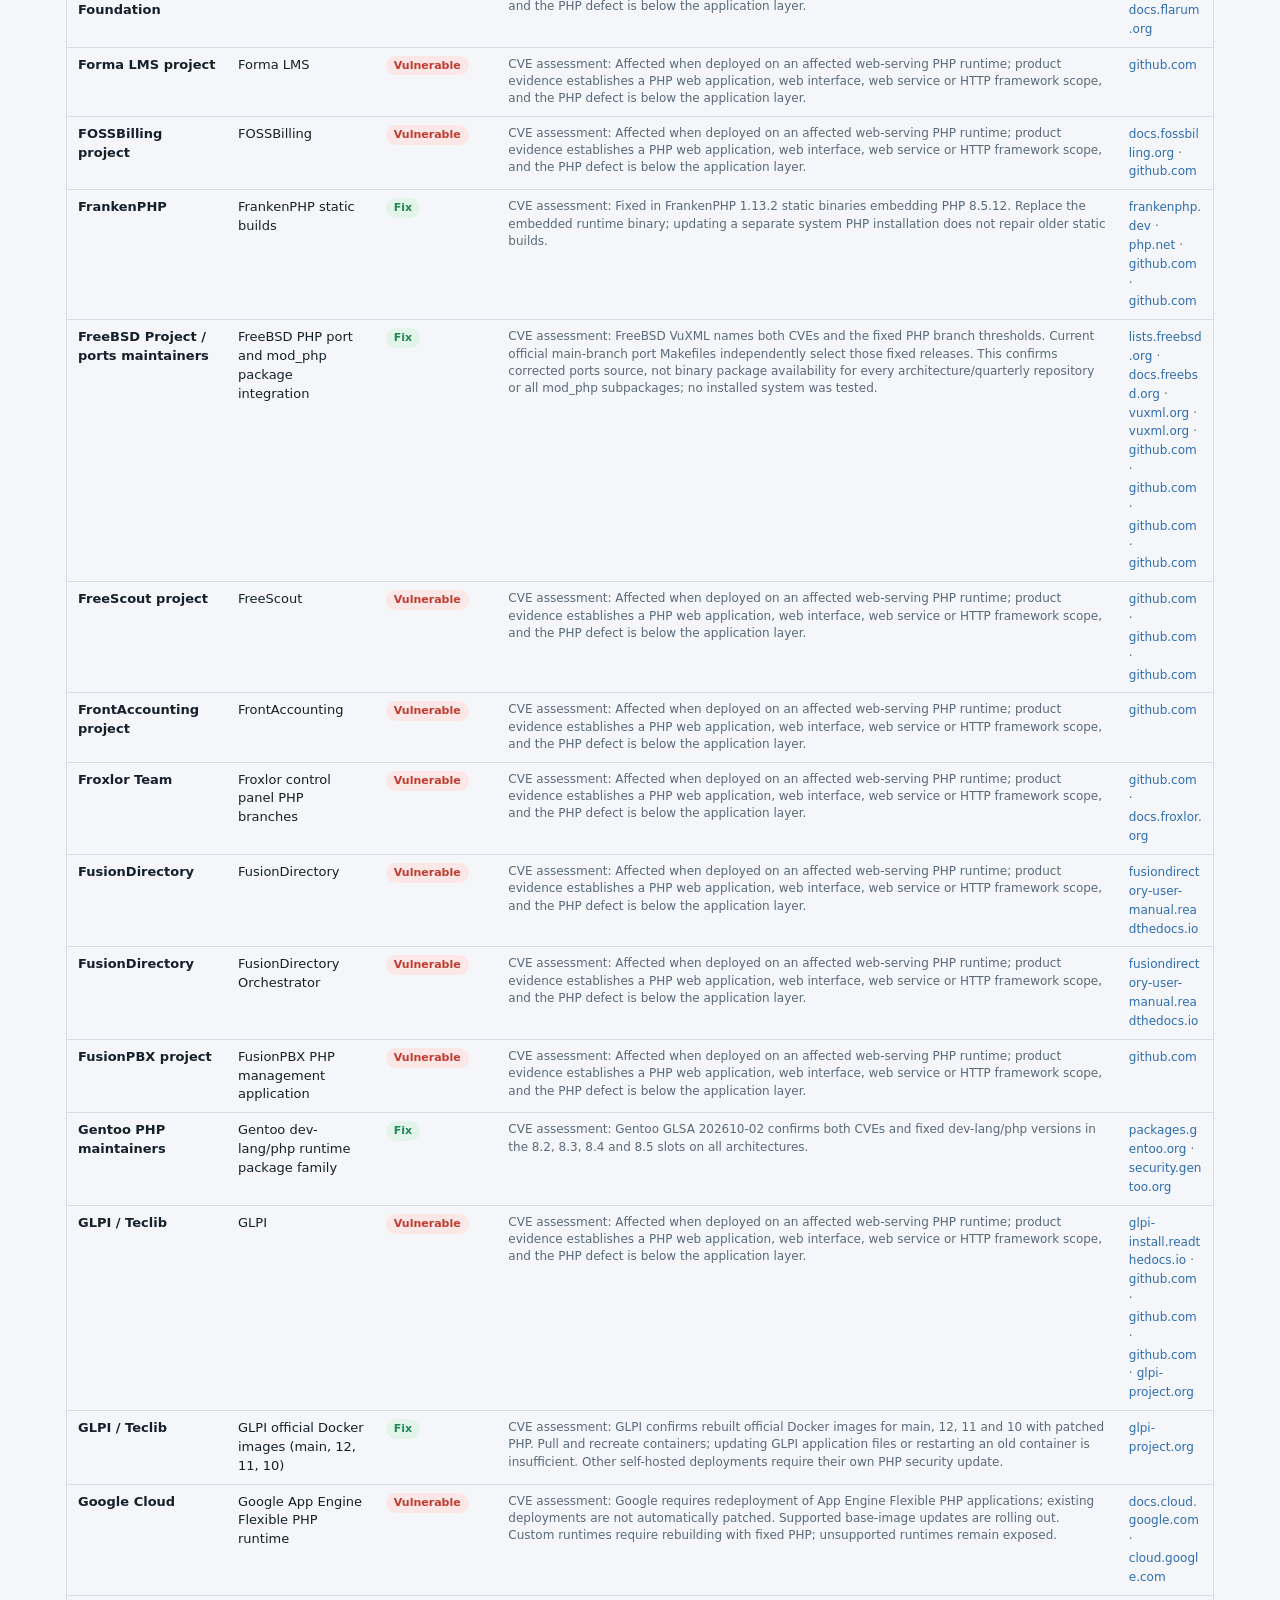
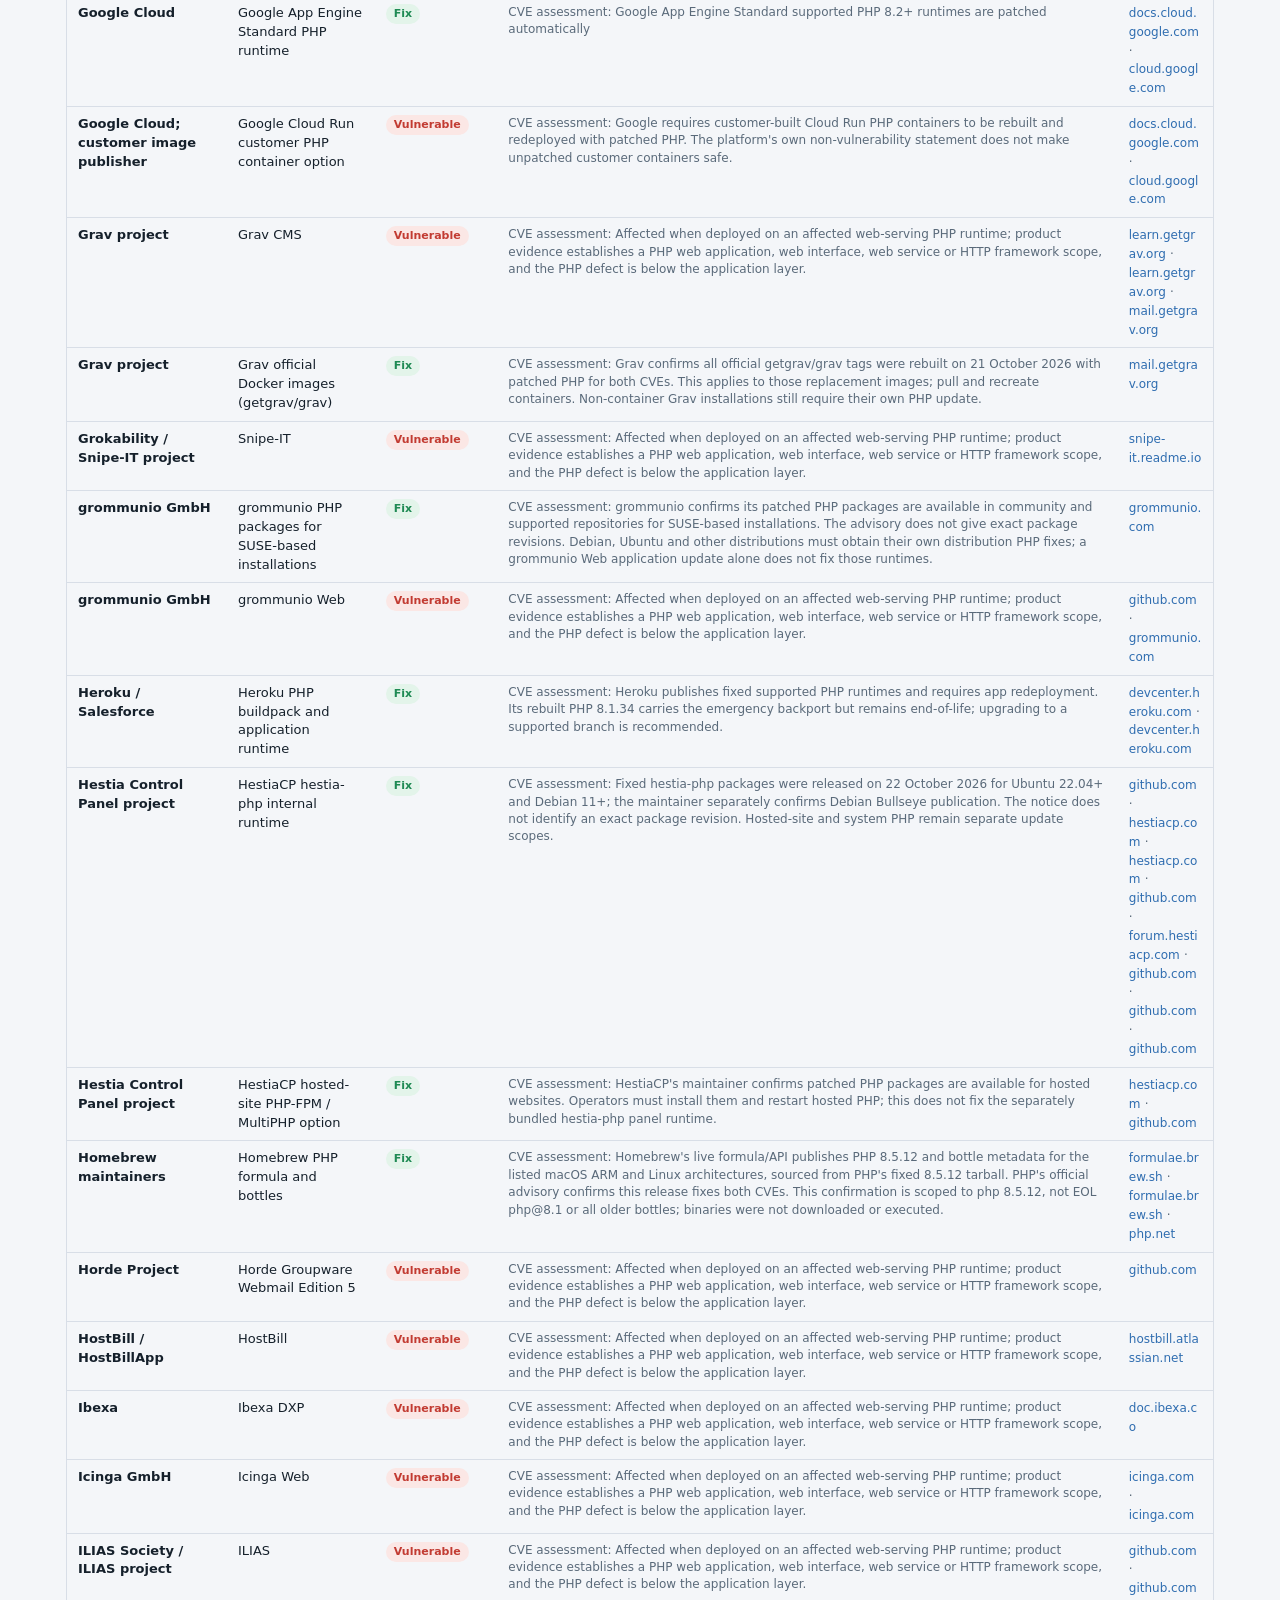
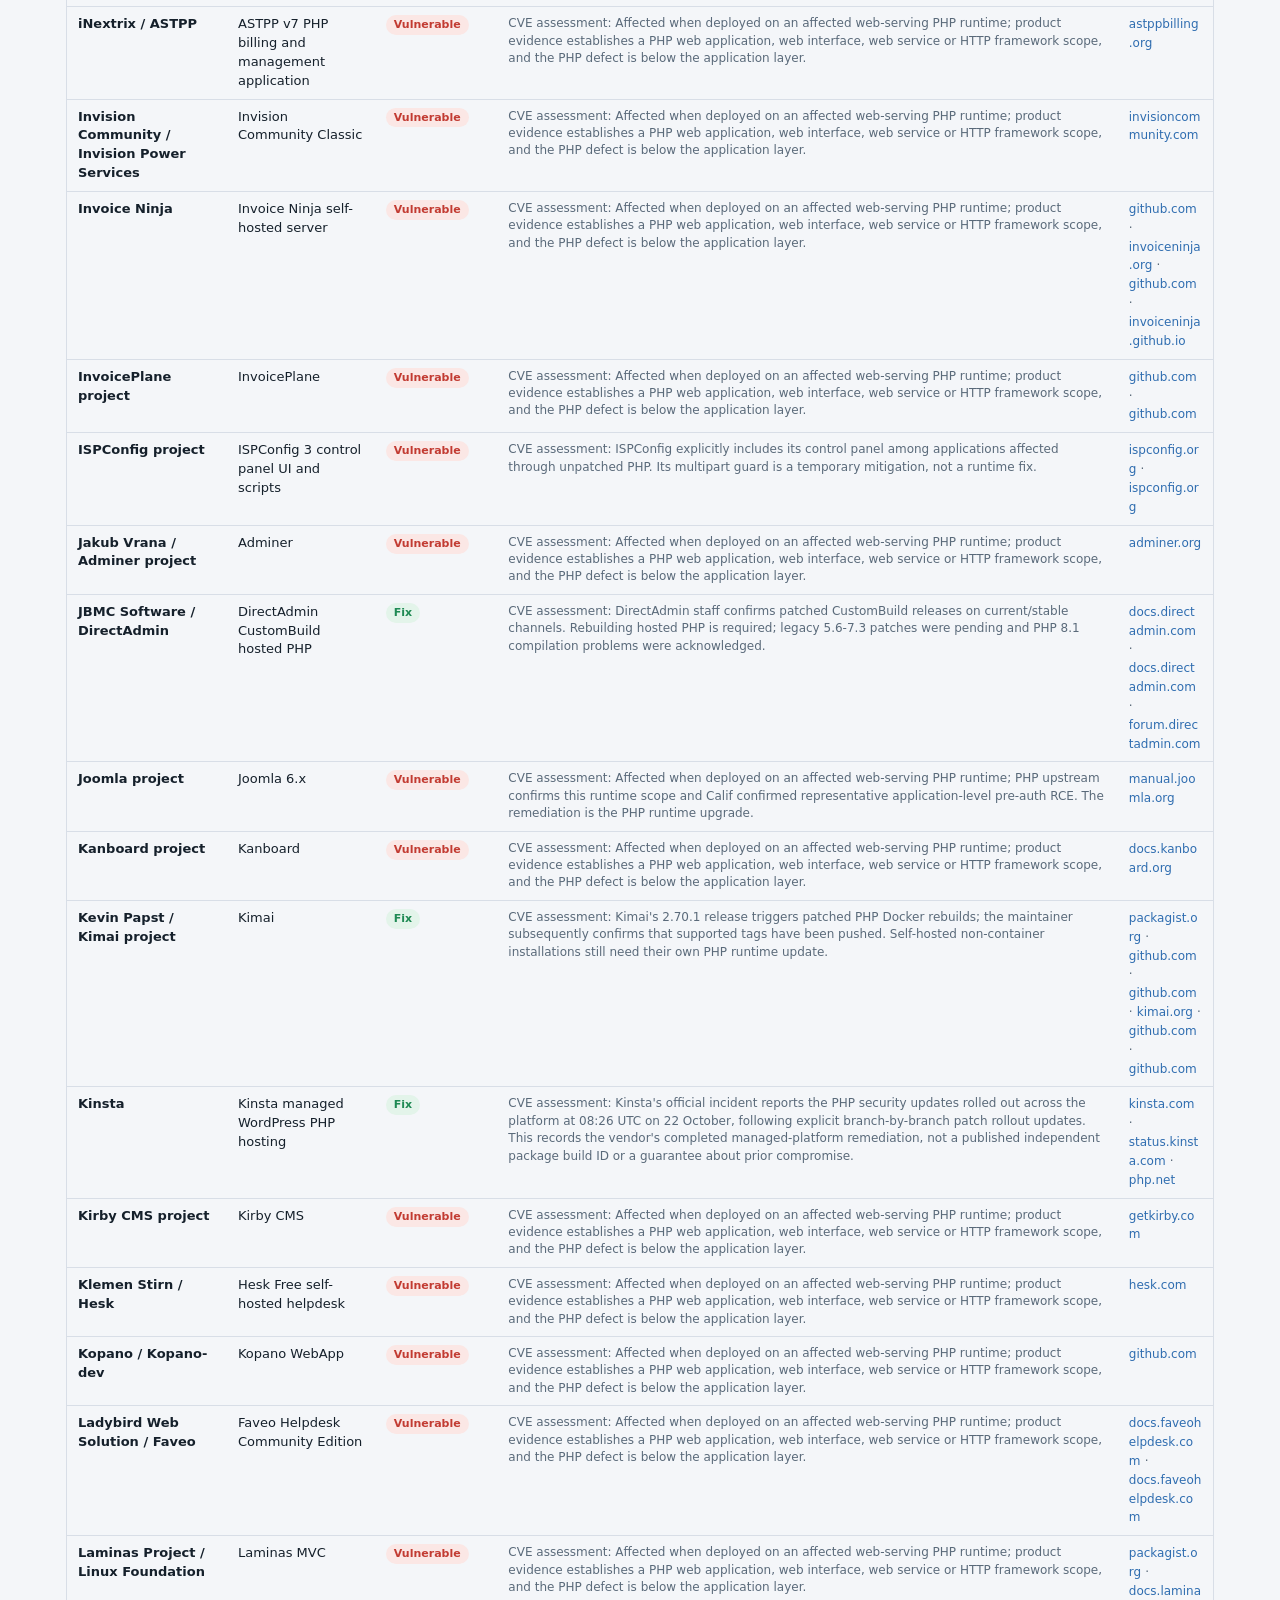
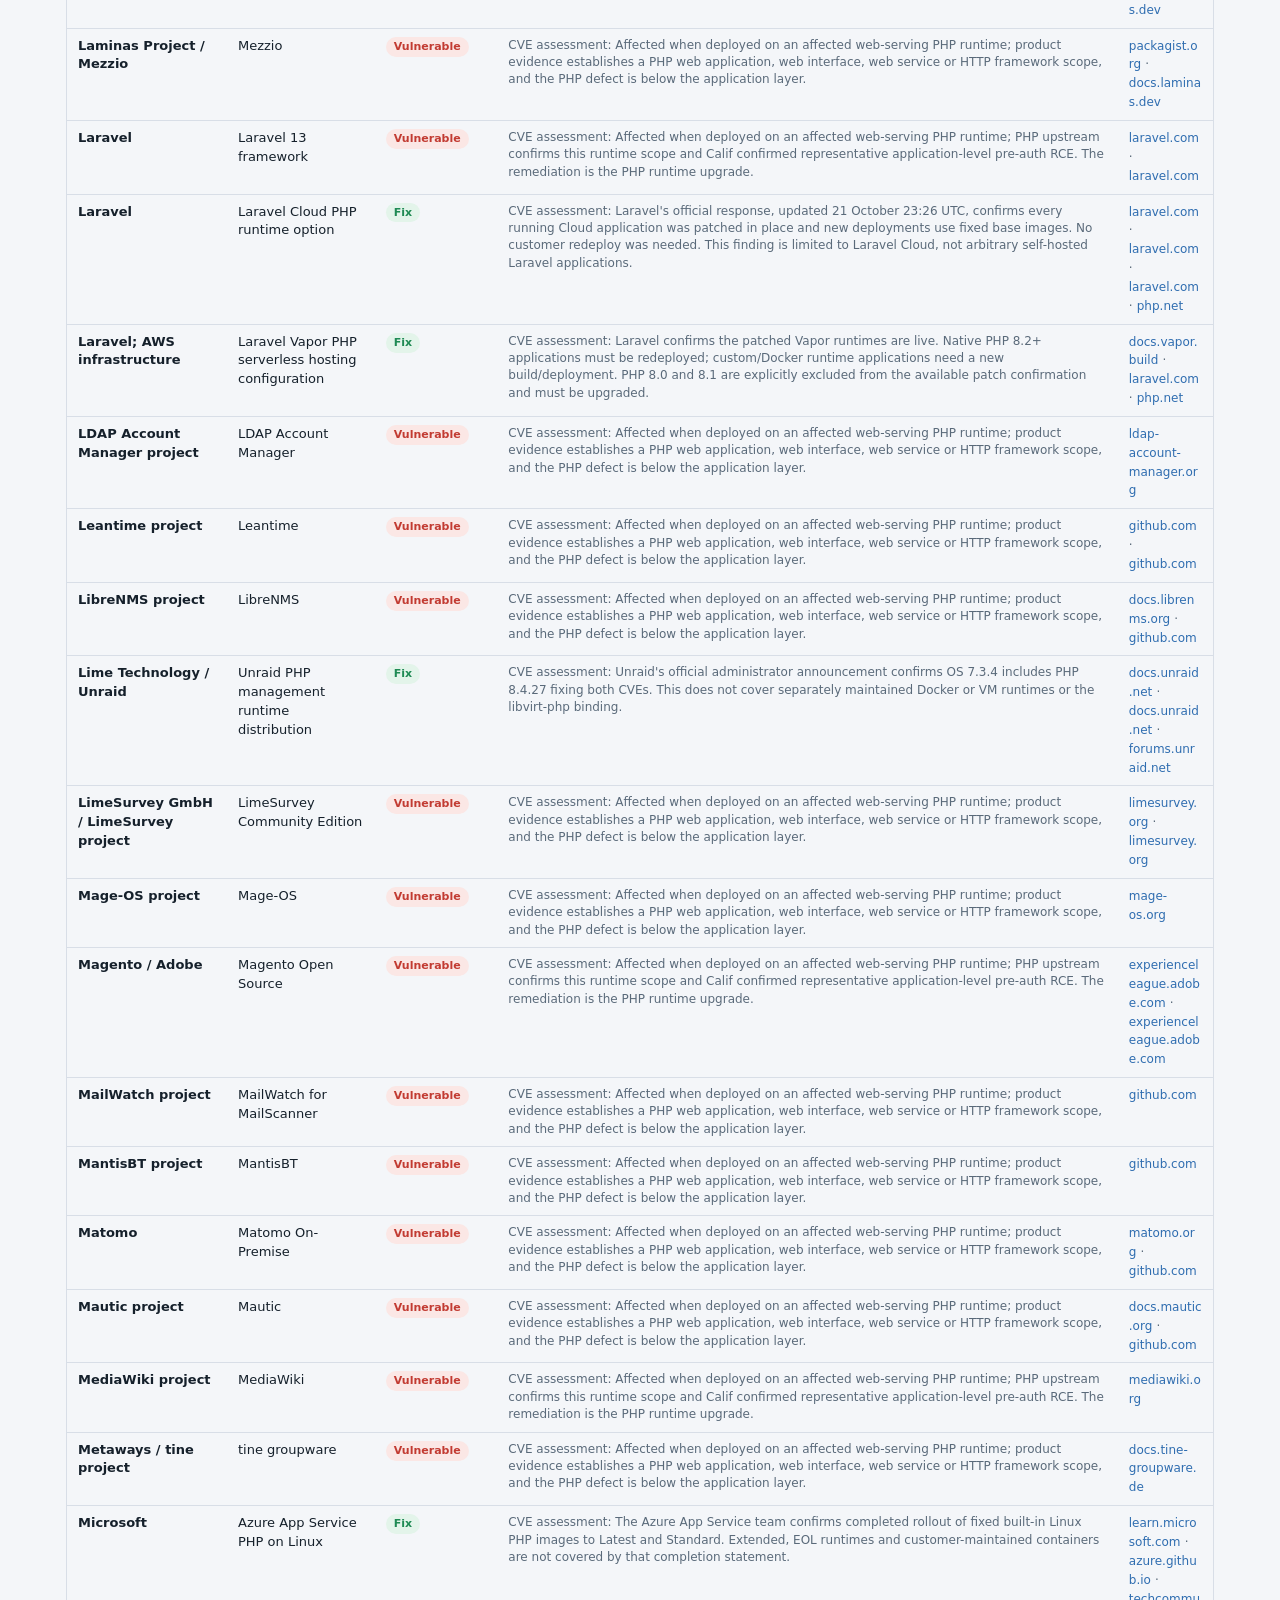
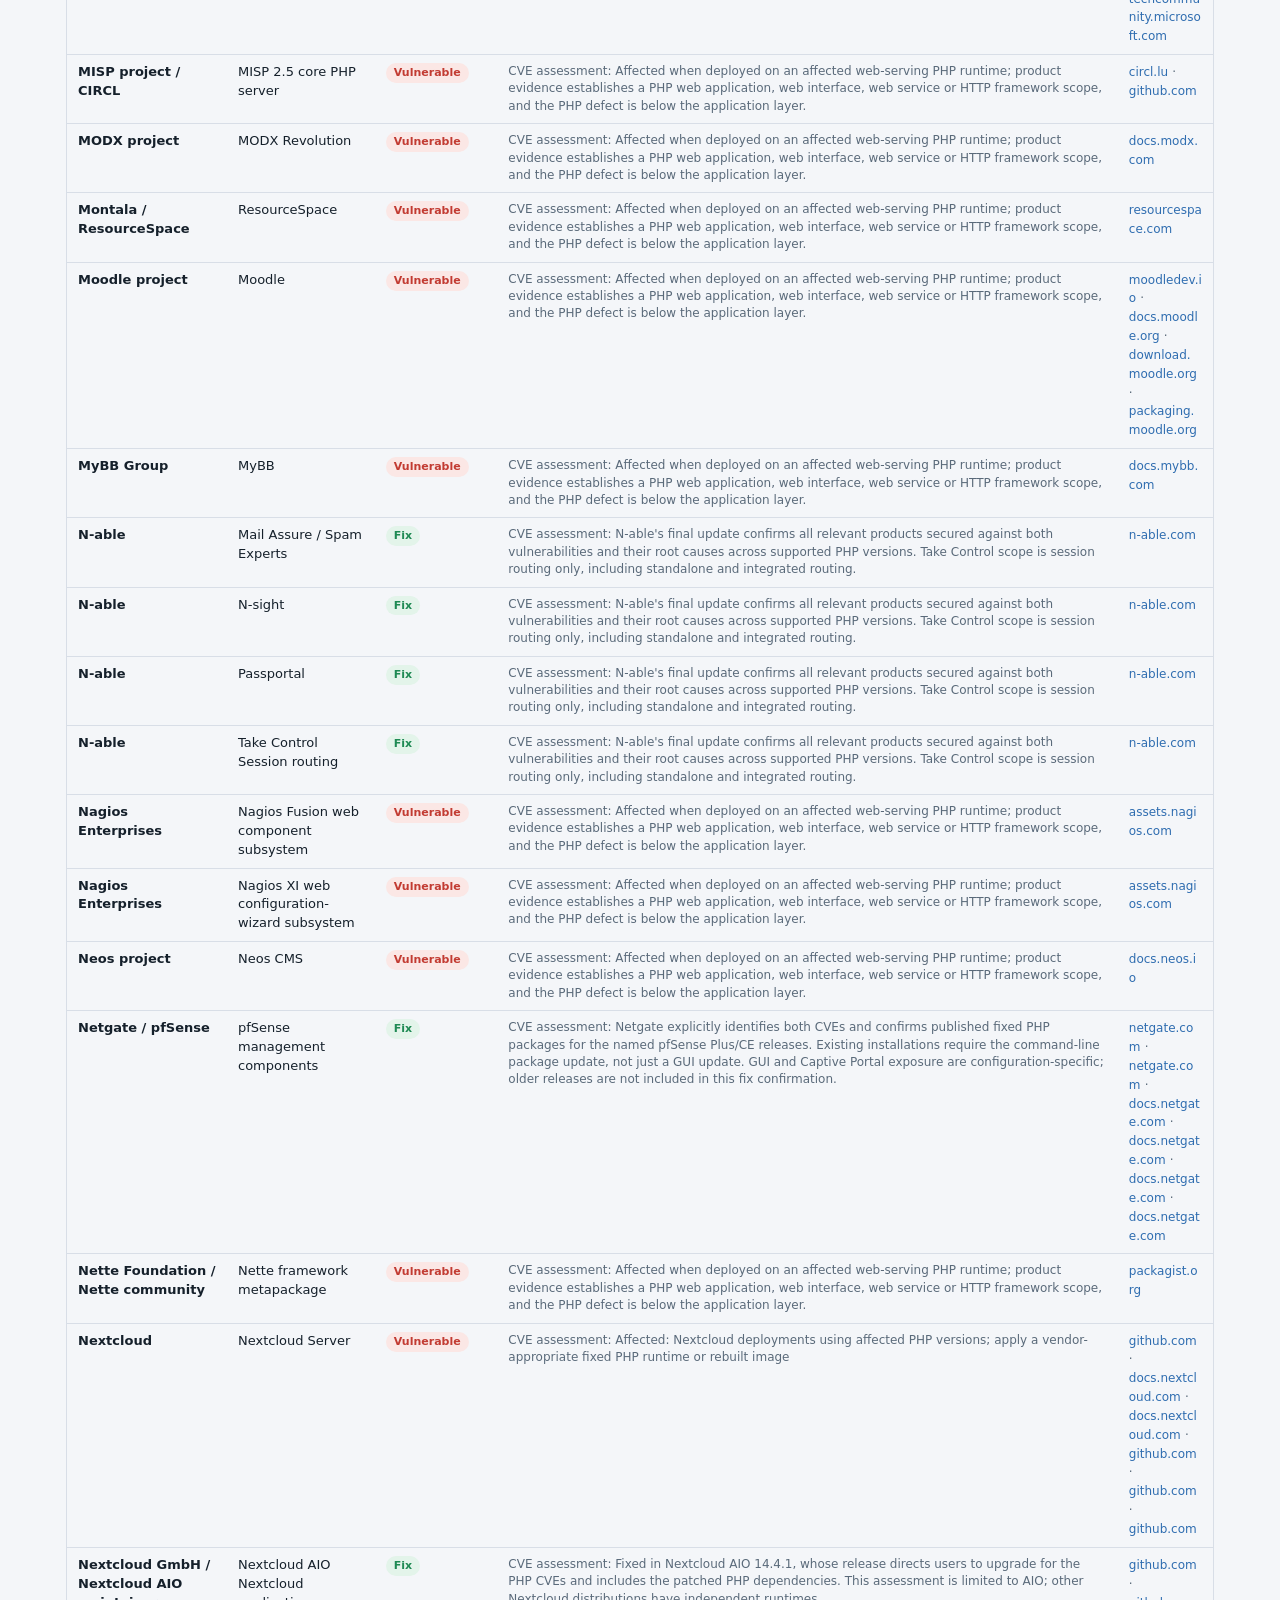
==== commit 8ad2bbe1: "Add an About page explaining the tracker A static about.html (no JavaScript, stricter Content-Securi" ====
--- a/index.html
+++ b/index.html
@@ -14,6 +14,7 @@
   <div class="hrow">
     <h1>PHP2Shell Vendor Watch</h1>
     <span class="cve">CVE-2026-109618 &middot; CVE-2026-109619</span>
+    <a class="about-link" href="about.html">About</a>
     <span class="statusbox"><span class="dot loading" id="dot"></span><span class="livetxt" id="livetxt">Fetching live&hellip;</span><button class="rfr" id="refresh" type="button">Refresh</button></span>
   </div>
   <div class="tabs" role="tablist" id="tabs">
@@ -30,7 +31,7 @@
   <div class="tiles" id="tiles"></div>
   <p class="note" id="viewnote"></p>
   <div class="tablewrap"><table><thead id="thead"></thead><tbody id="tbody"></tbody></table></div>
-  <p class="foot"><strong>Live.</strong> On open this page fetches the NCSC-NL list from <code>raw.githubusercontent.com/NCSC-NL/php2shell</code> and rebuilds all views (the status dot turns amber and shows n/27 if any part of the list fails to load). The Index tab links each supplier to its page in the source. If the live fetch is fully blocked it falls back to an embedded snapshot from 2026-10-23 15:13 Cairo (UTC+3). Status is shown per CVE; it is the same for CVE-2026-109618 and -109619 for almost every entry, and where it differs both are shown. Fixed PHP: 8.2.35 / 8.3.36 / 8.4.27 / 8.5.12.</p><footer class="attrib"><div class="wrap"><p>
+  <p class="foot"><strong>Live.</strong> On open this page fetches the NCSC-NL list from <code>raw.githubusercontent.com/NCSC-NL/php2shell</code> and rebuilds all views (the status dot turns amber and shows n/27 if any part of the list fails to load). The Index tab links each supplier to its page in the source. If the live fetch is fully blocked it falls back to an embedded snapshot from 2026-10-23 19:20 Cairo (UTC+3). Status is shown per CVE; it is the same for CVE-2026-109618 and -109619 for almost every entry, and where it differs both are shown. Fixed PHP: 8.2.35 / 8.3.36 / 8.4.27 / 8.5.12.</p><footer class="attrib"><div class="wrap"><p>
   <strong>Data source &amp; licence.</strong> Every view reproduces the software inventory from the
   <a href="https://github.com/NCSC-NL/php2shell" target="_blank" rel="noopener noreferrer">NCSC-NL php2shell repository</a>,
   &copy; NCSC-NL (Nationaal Cyber Security Centrum, Netherlands), licensed under the
--- a/styles.css
+++ b/styles.css
@@ -43,6 +43,9 @@
 .p-none{background:transparent;color:var(--muted);border:1px dashed var(--line)}
 .mix{display:flex;flex-wrap:wrap;gap:4px}
 a.src{color:var(--accent);text-decoration:none;font-size:12px;word-break:break-word}a.src:hover{text-decoration:underline}
+.about-link{font-size:12px;color:var(--accent);text-decoration:none}.about-link:hover{text-decoration:underline}
+.brand{font-size:19px;font-weight:700;letter-spacing:-.01em;color:var(--fg);text-decoration:none}.brand:hover{color:var(--accent)}
+.prose{padding-block:8px 28px;max-width:78ch}.prose h1{font-size:24px;margin:16px 0 6px;letter-spacing:-.01em}.prose h2{font-size:16px;margin:26px 0 6px}.prose p{margin:8px 0}.prose .lead{font-size:15px;color:var(--muted)}.prose ul{margin:8px 0;padding-left:20px}.prose li{margin:5px 0}.prose code{font-family:var(--mono);font-size:12px}.prose a{color:var(--accent)}
 .empty{padding:28px 12px;text-align:center;color:var(--muted)}
 .attrib{border-top:1px solid var(--line);margin-top:8px}
 .attrib p{font-size:12px;color:var(--muted);padding-block:16px;max-width:82ch;line-height:1.6}.attrib a{color:var(--accent)}
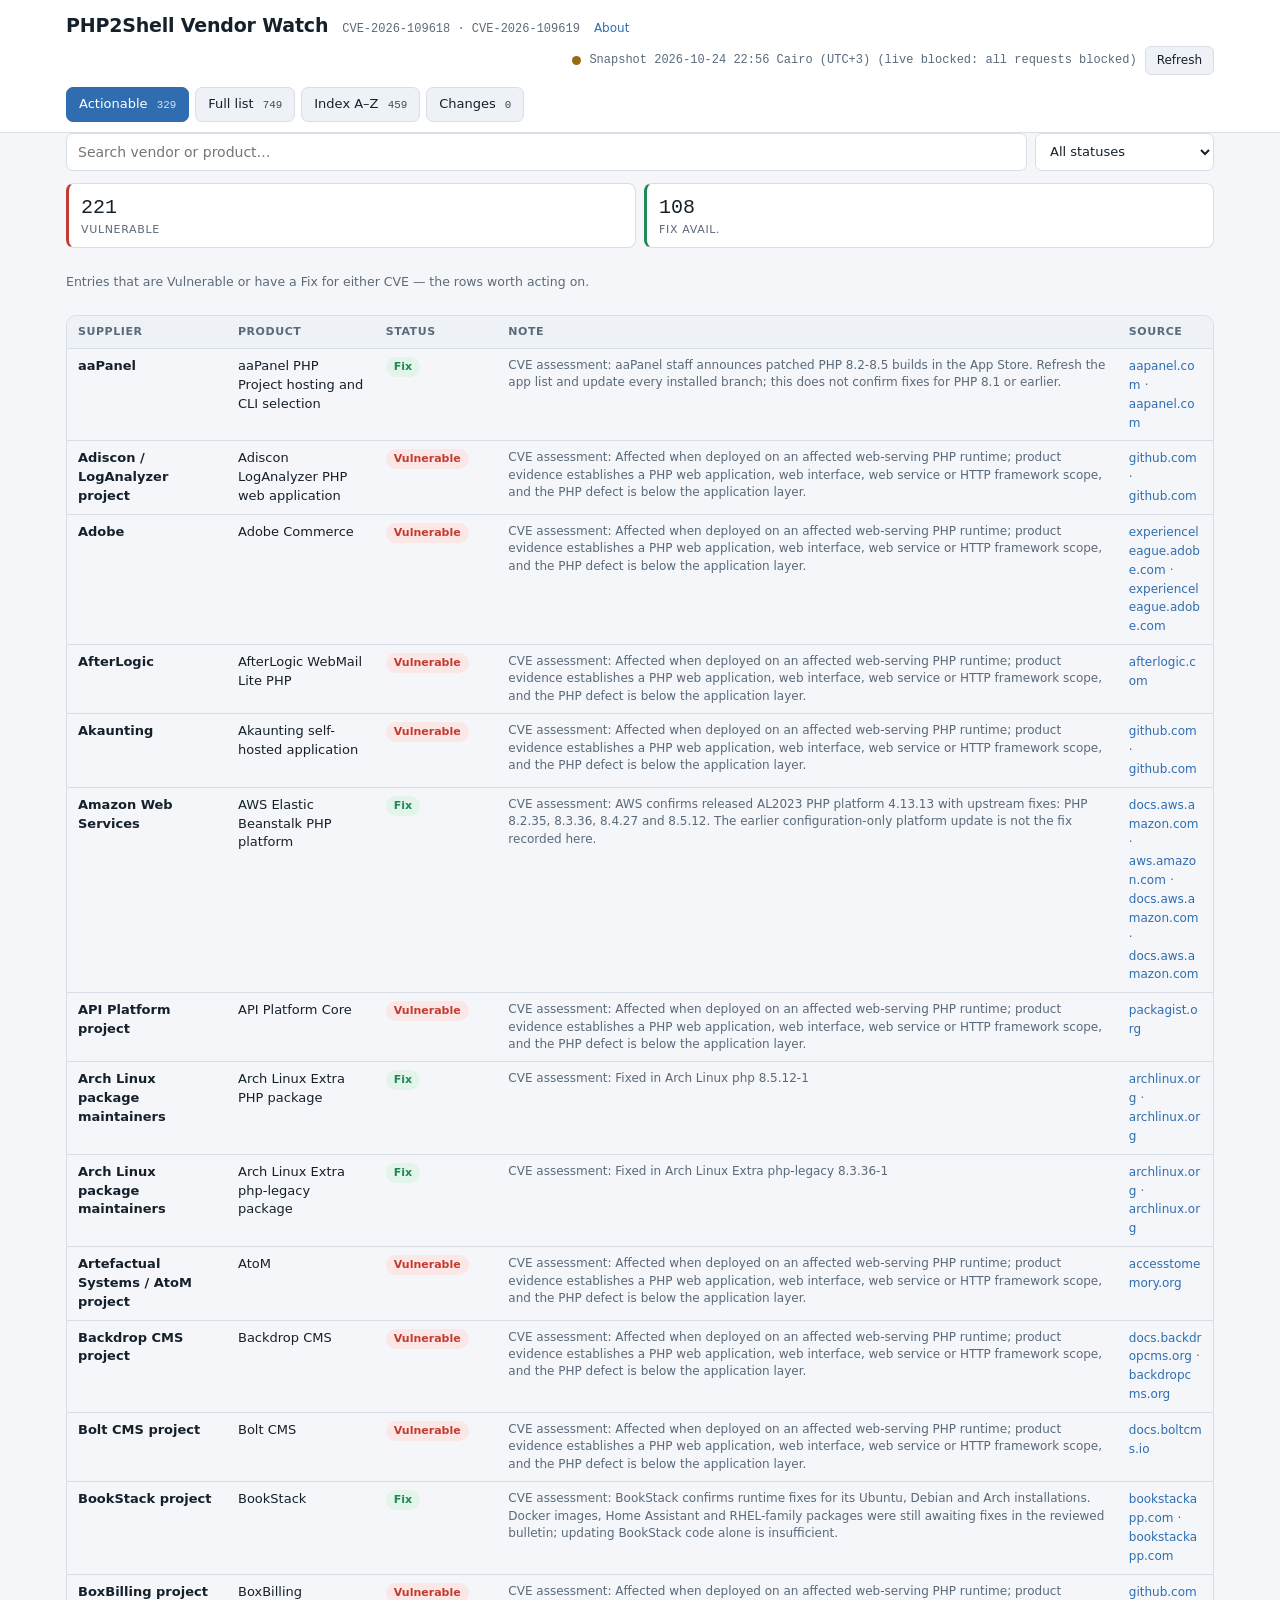
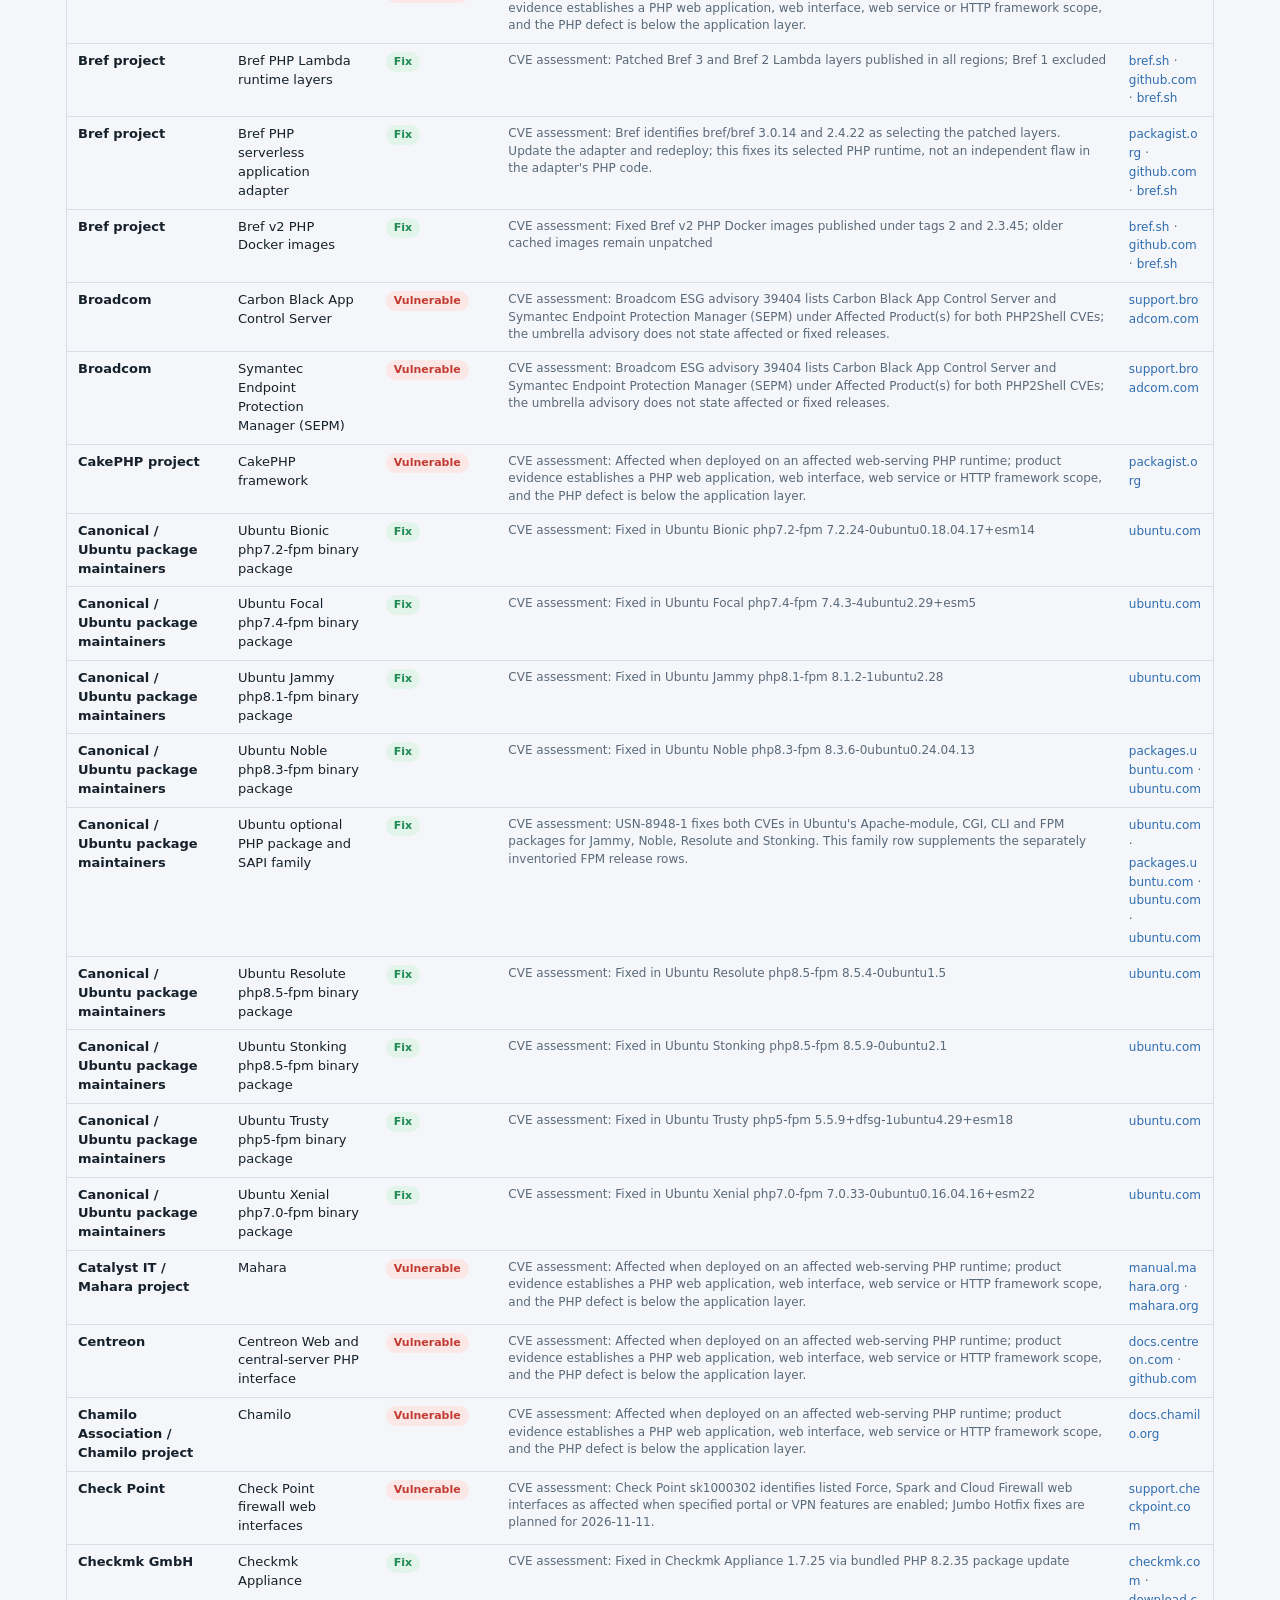
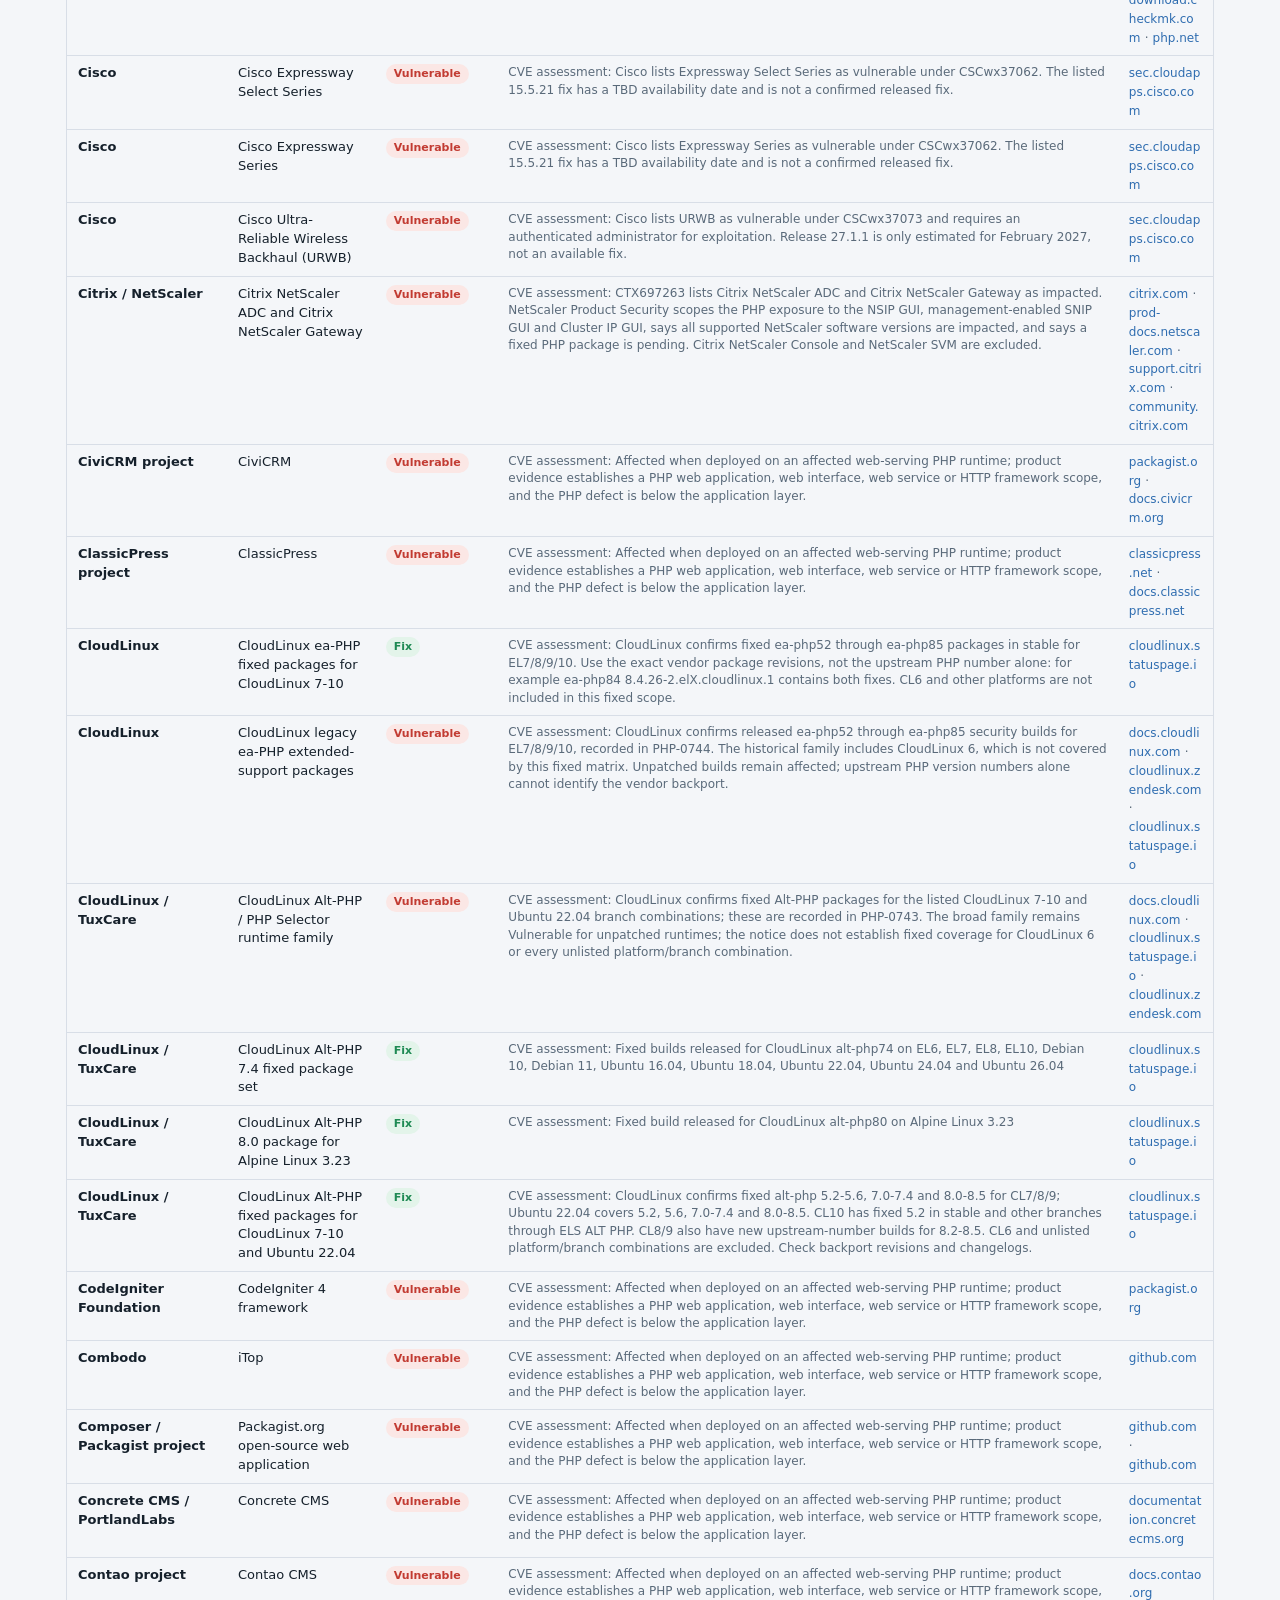
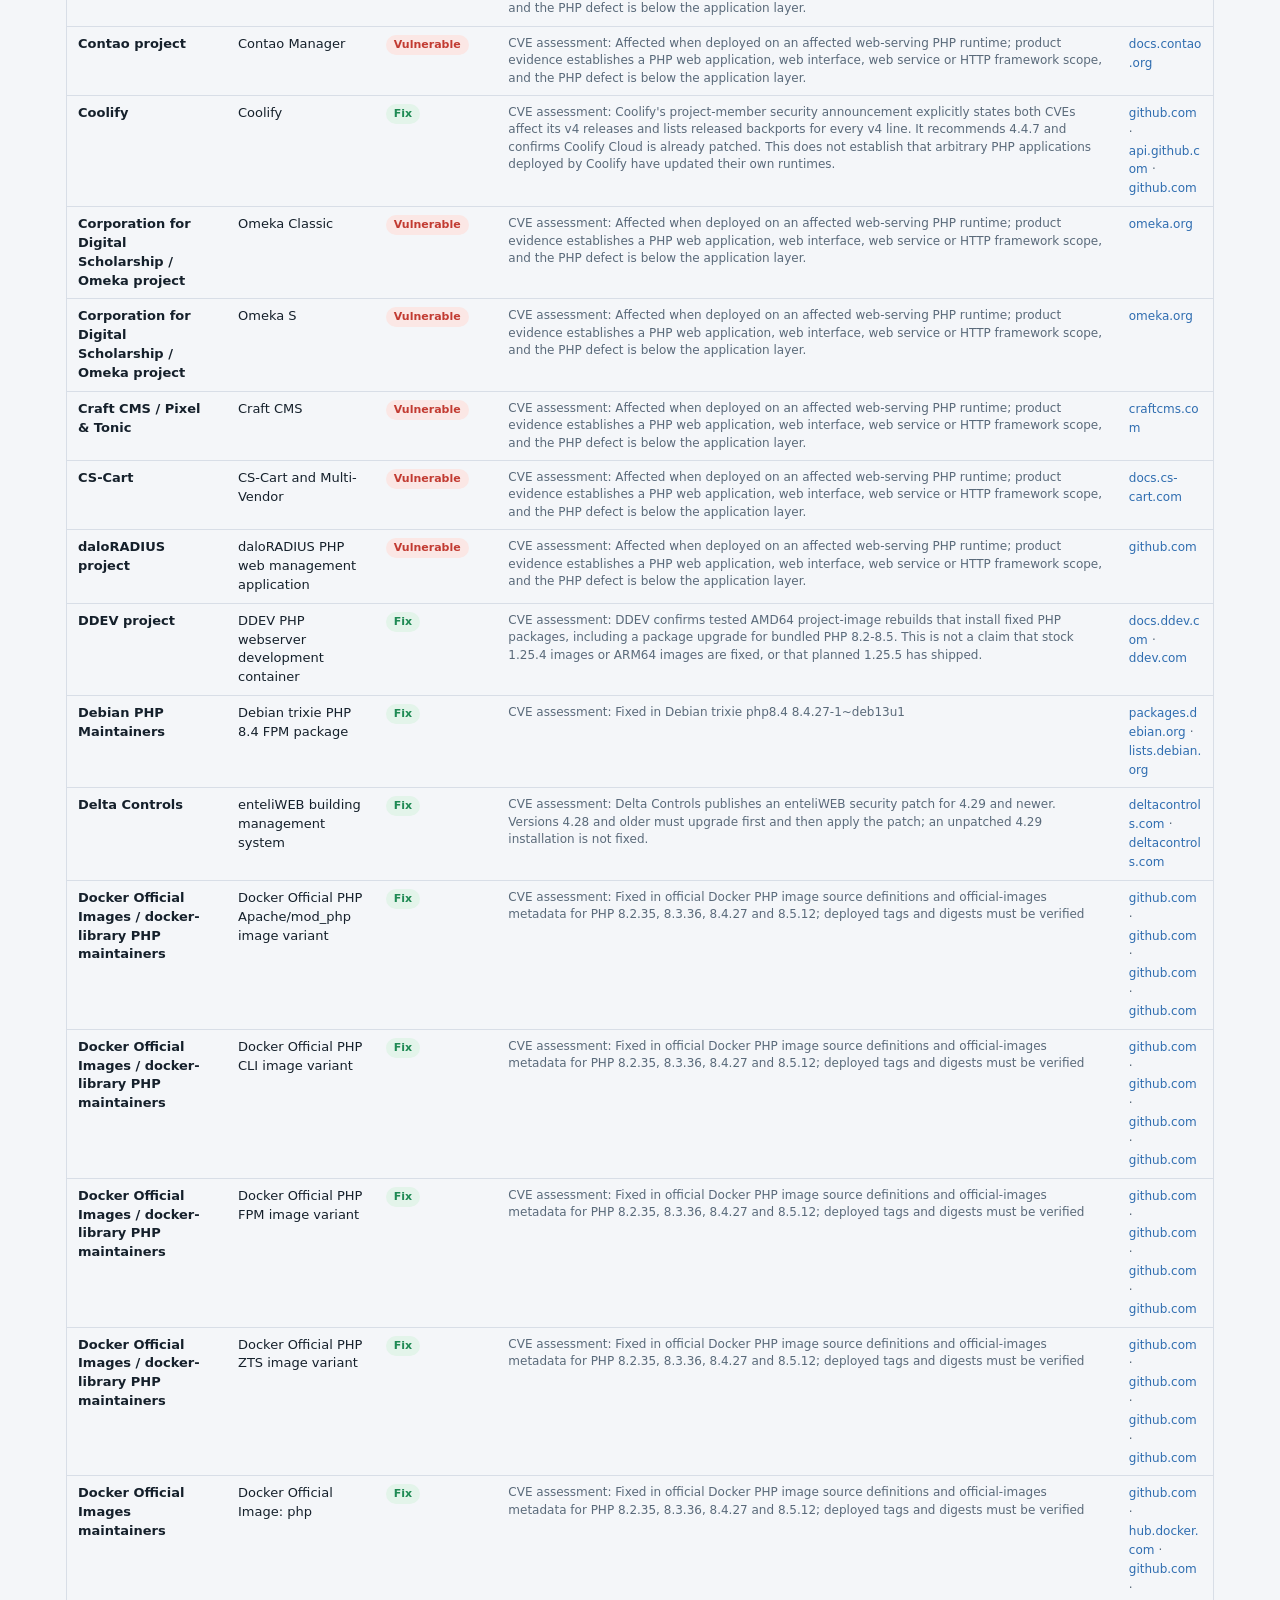
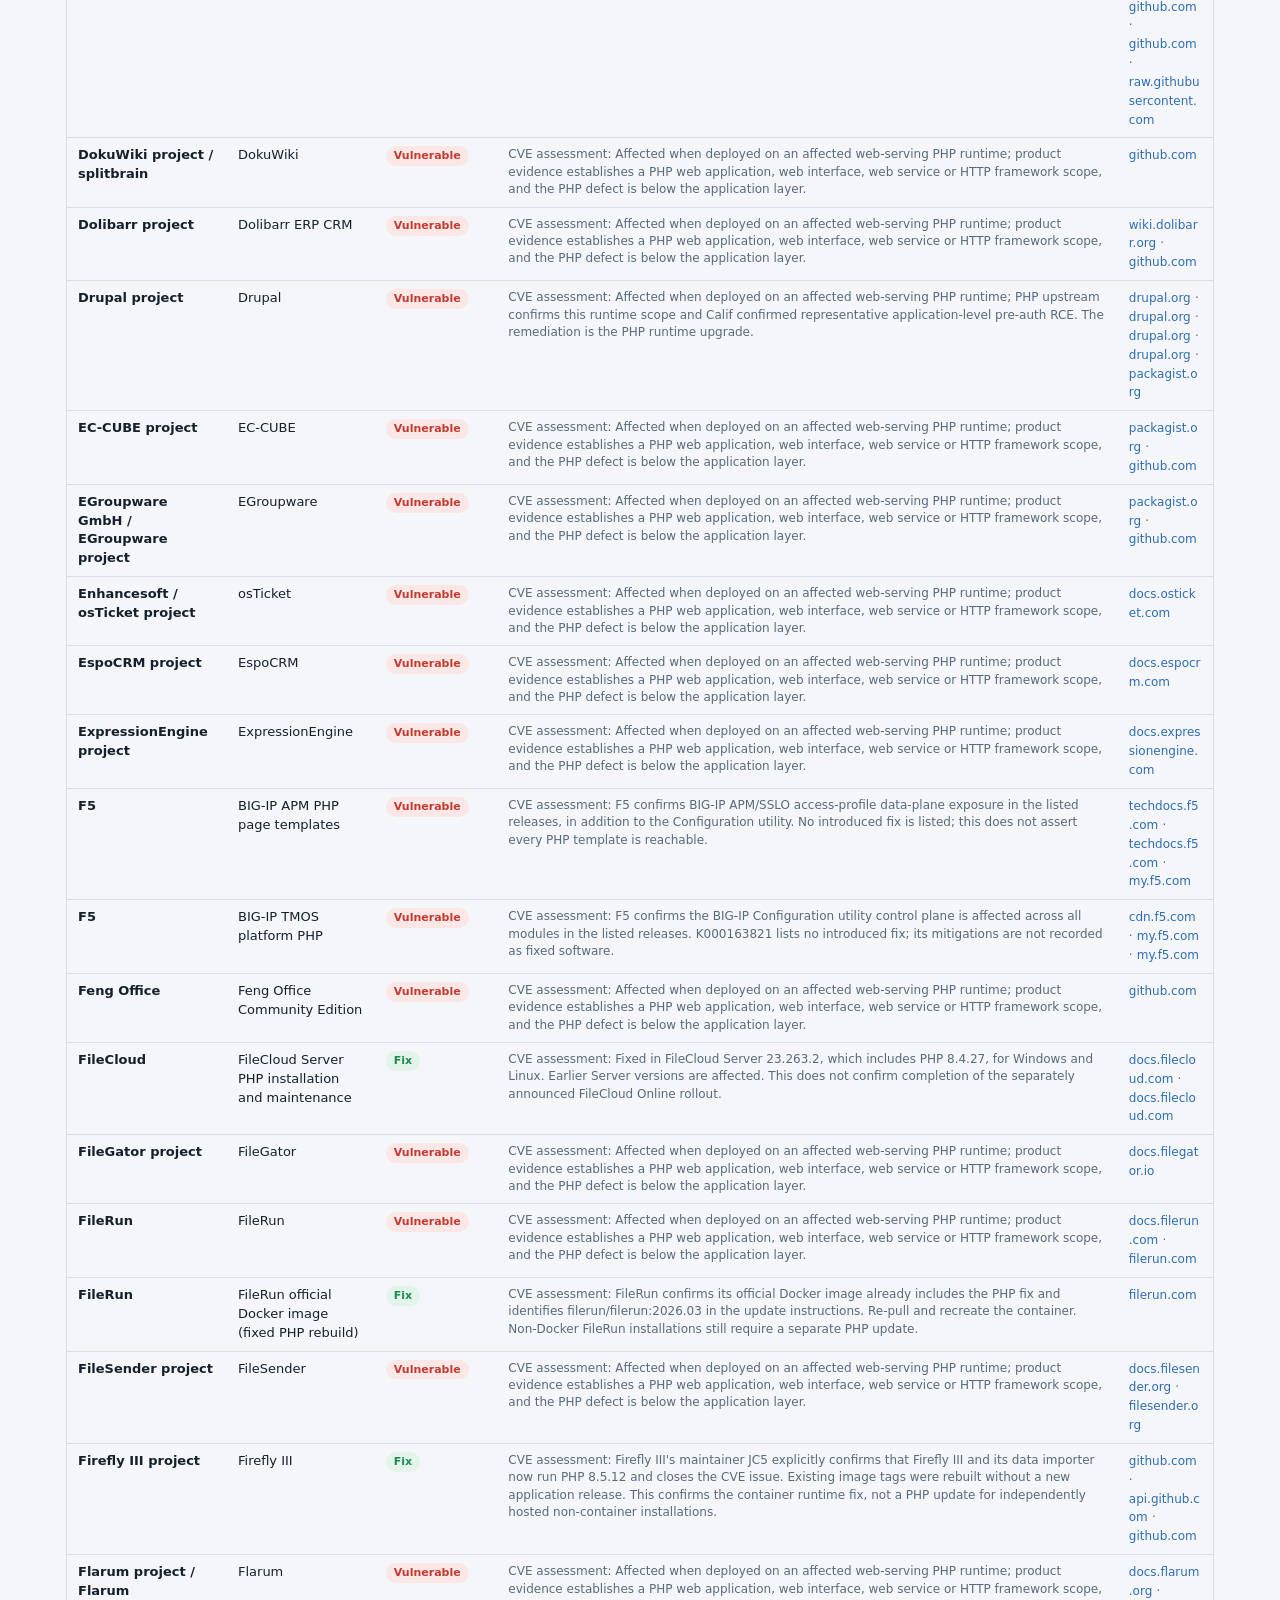
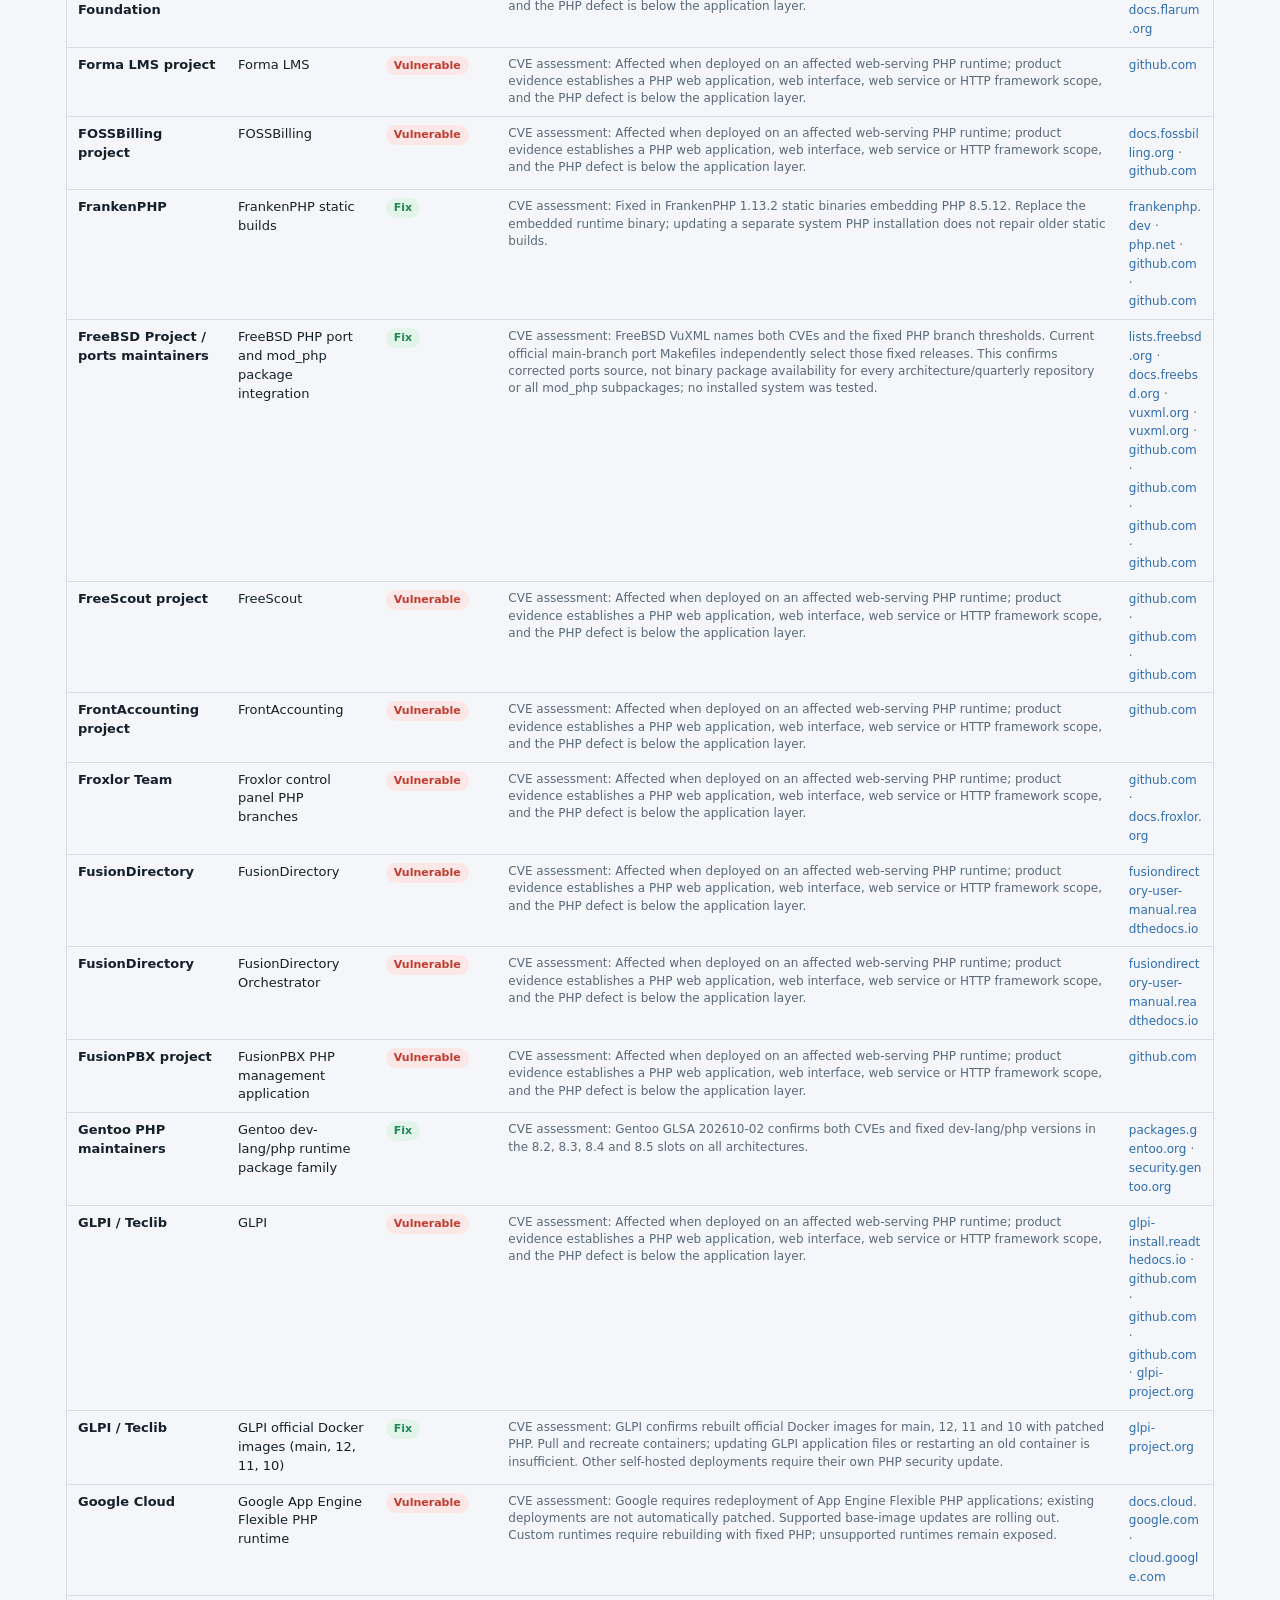
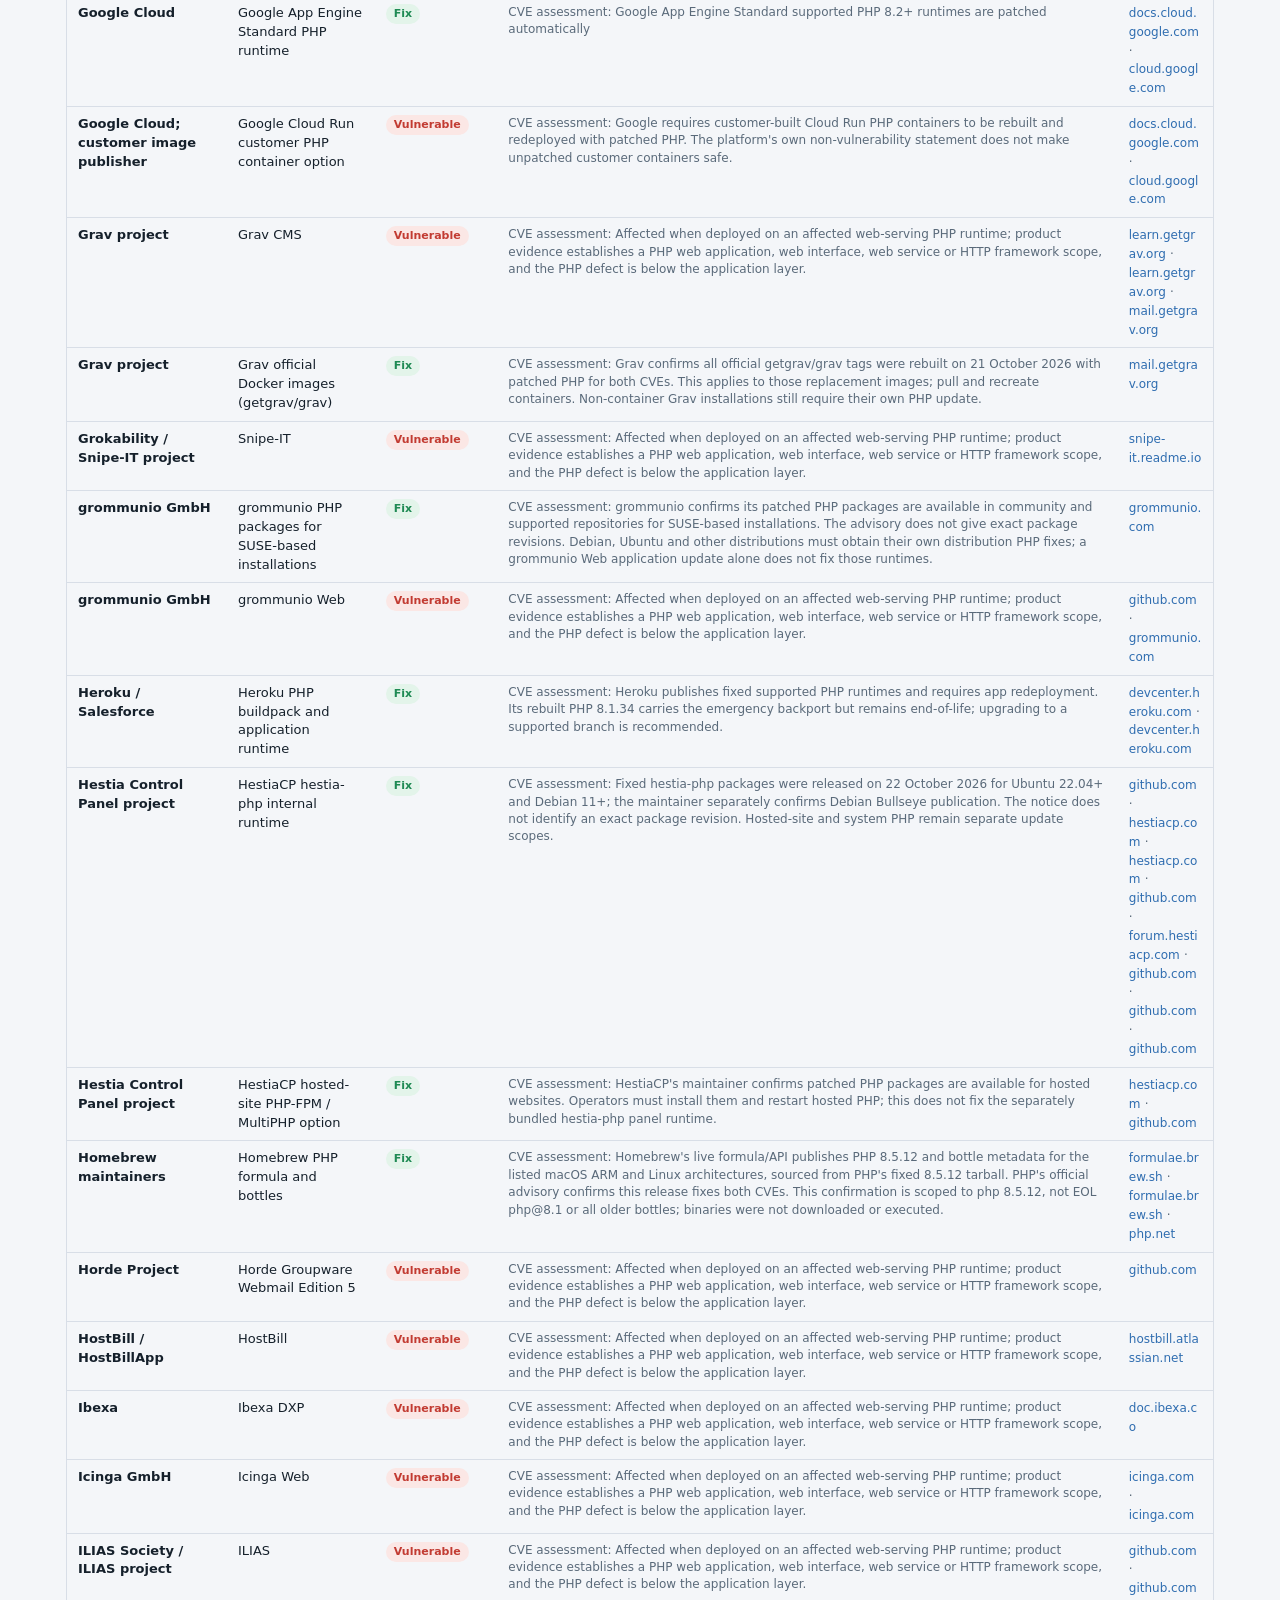
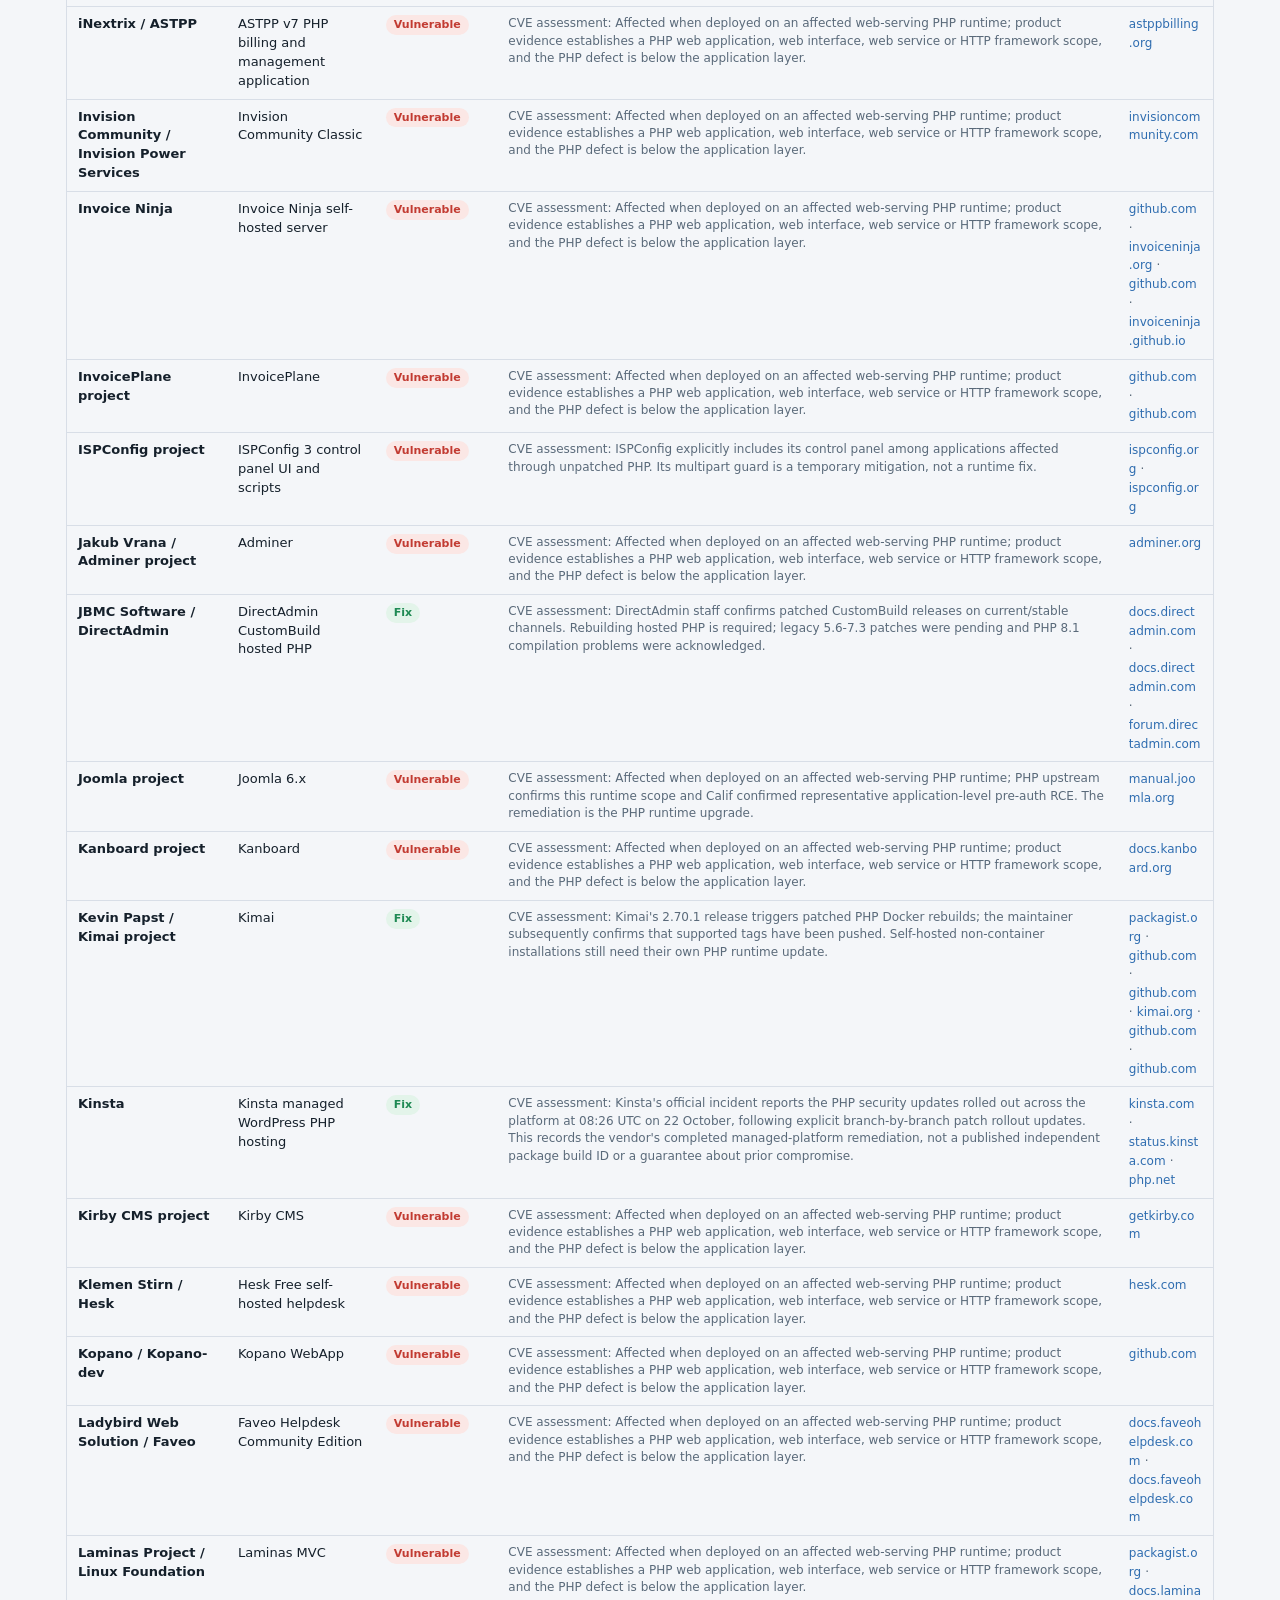
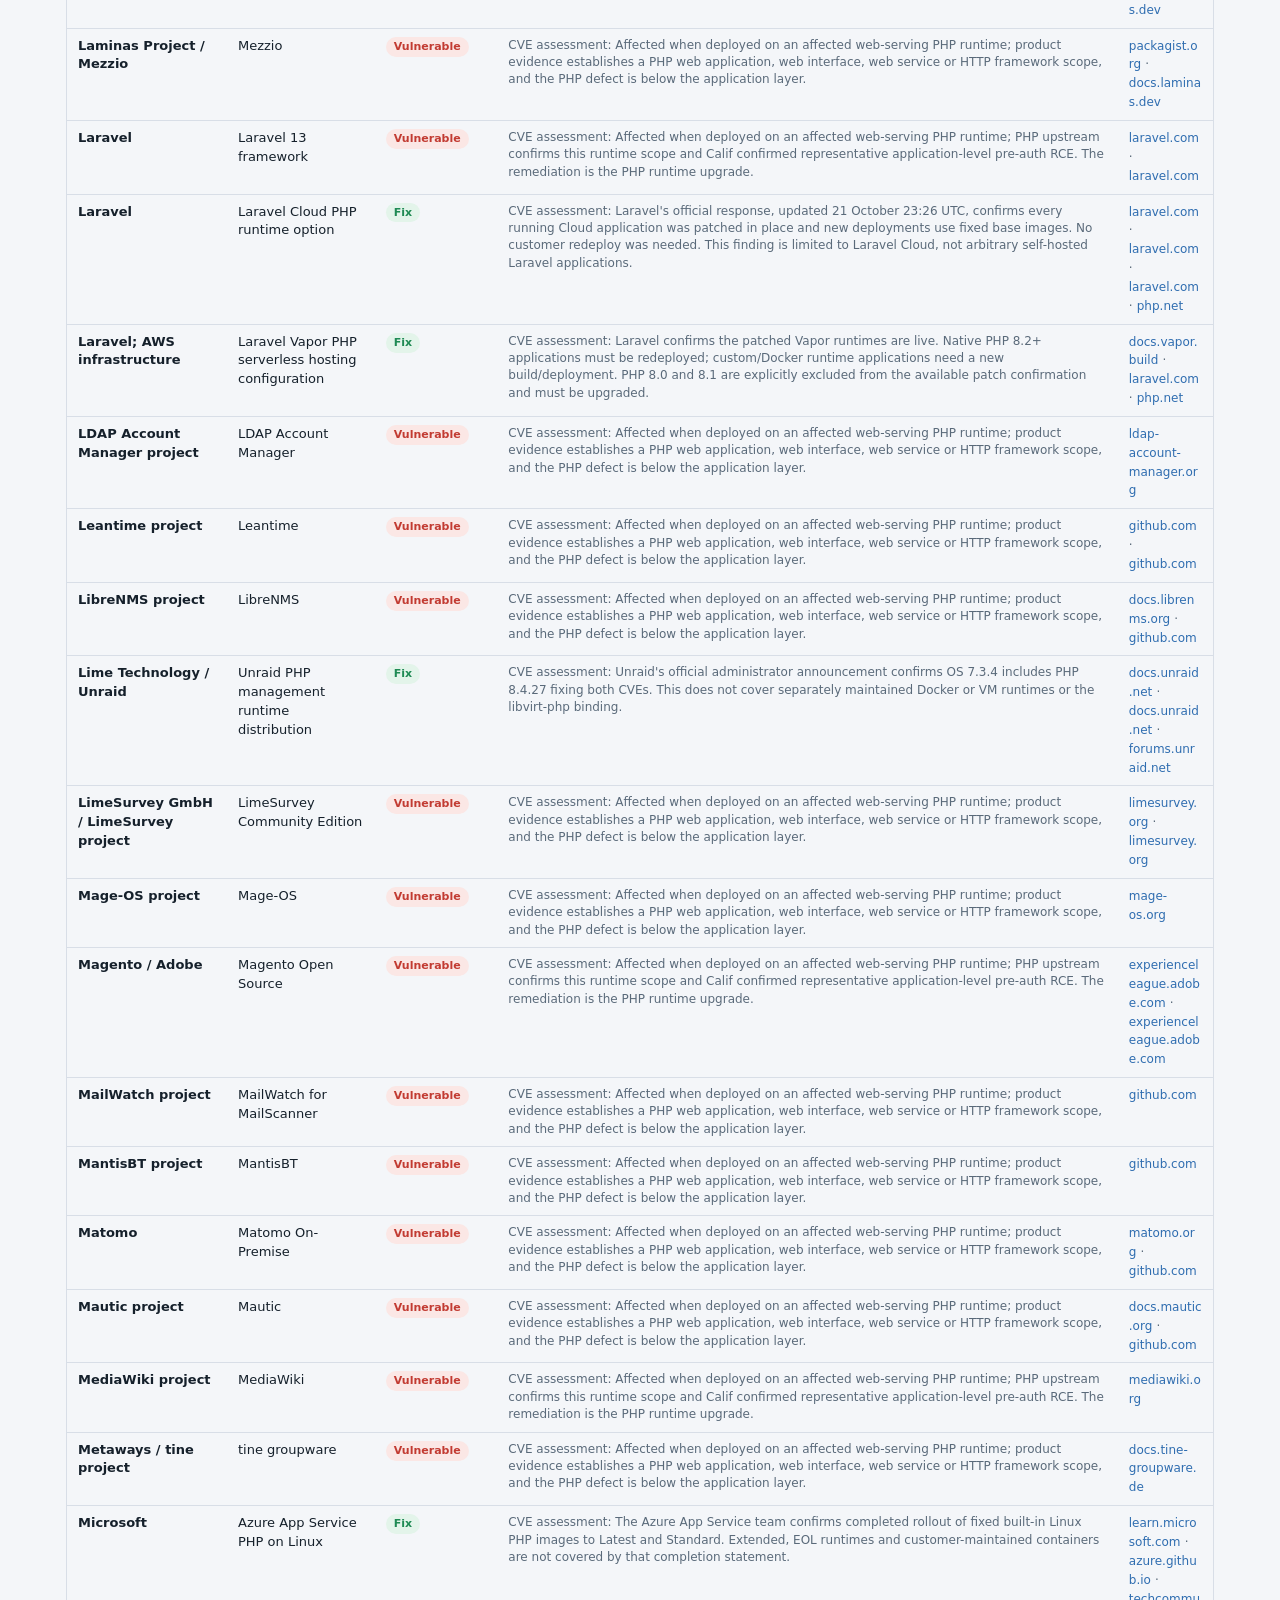
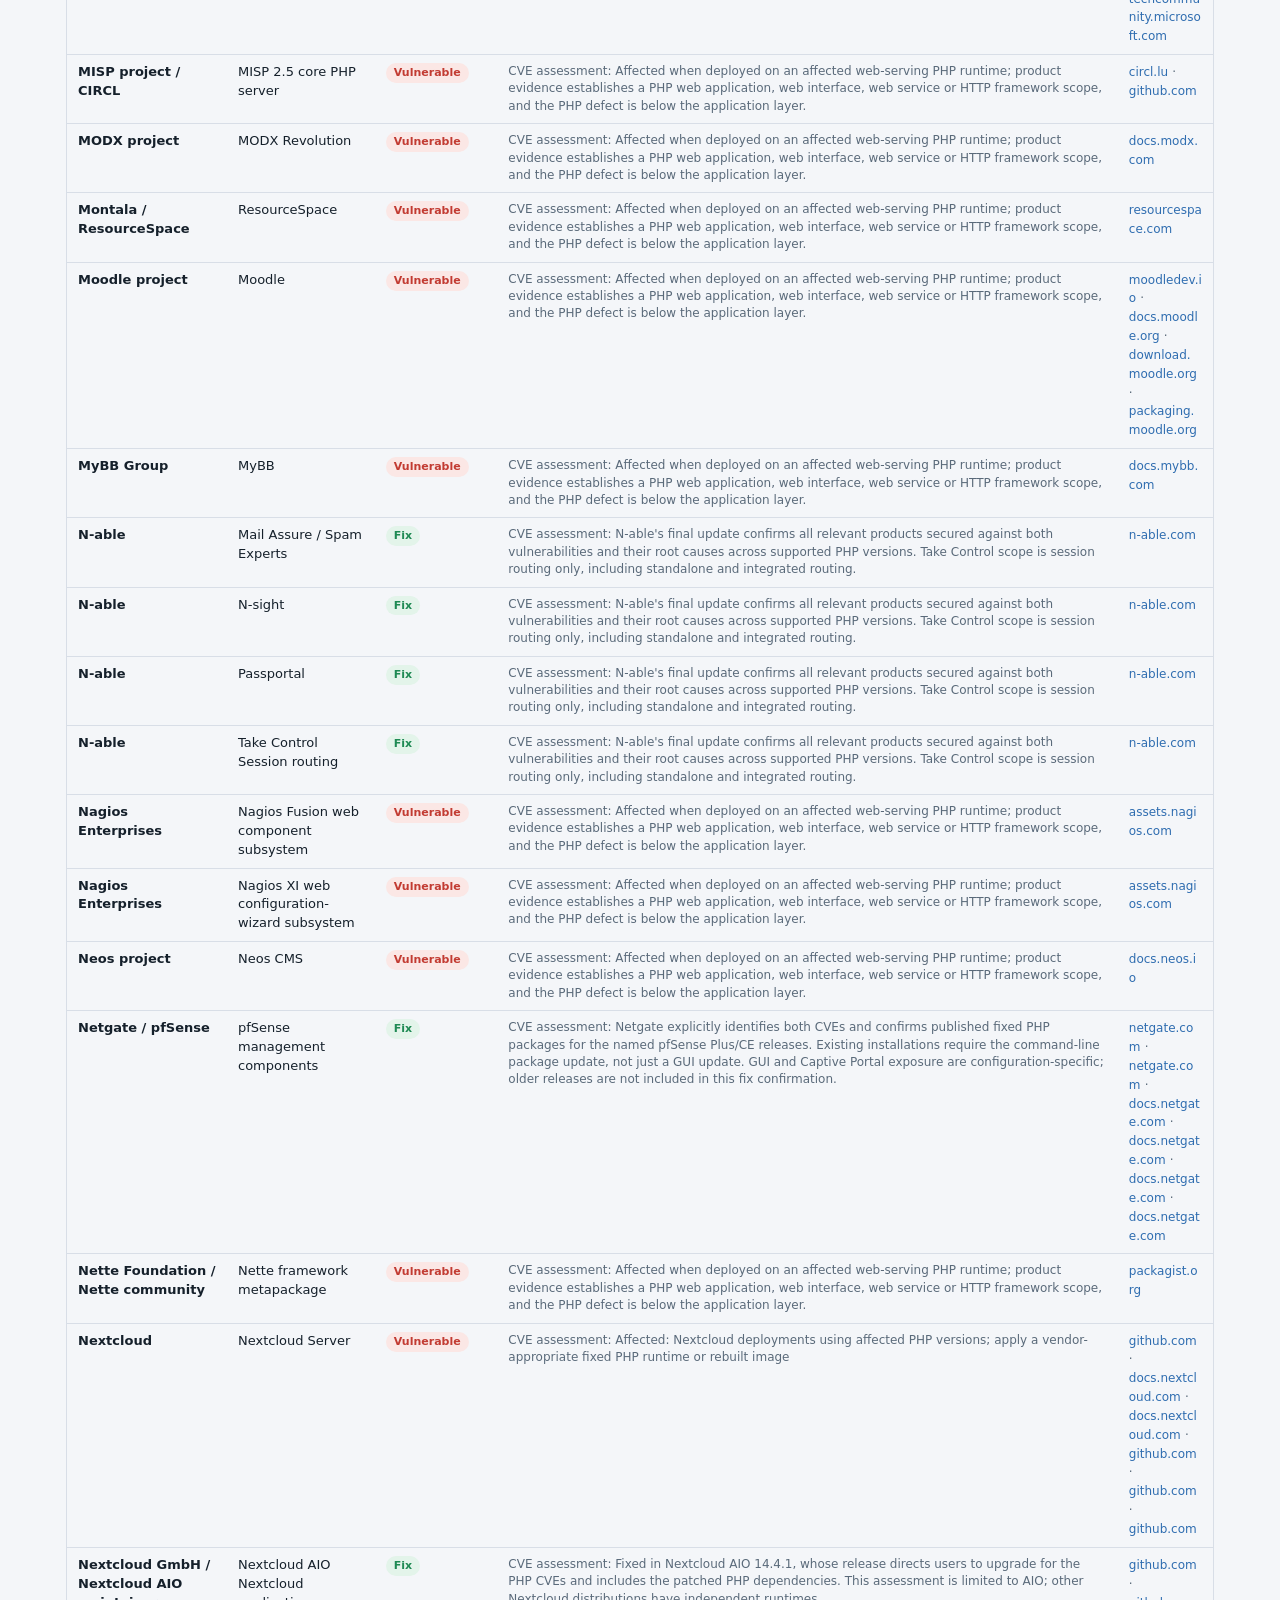
==== commit 5e824ea1: "Add a Changes view, and refresh the README Changes tab: diffs the live NCSC-NL list against a fixed " ====
--- a/index.html
+++ b/index.html
@@ -21,6 +21,7 @@
     <button class="tab" role="tab" type="button" data-view="actionable">Actionable <small id="c-actionable"></small></button>
     <button class="tab" role="tab" type="button" data-view="full">Full list <small id="c-full"></small></button>
     <button class="tab" role="tab" type="button" data-view="index">Index A&ndash;Z <small id="c-index"></small></button>
+    <button class="tab" role="tab" type="button" data-view="changes">Changes <small id="c-changes"></small></button>
   </div>
 </div></header>
 <main class="wrap">
@@ -31,7 +32,7 @@
   <div class="tiles" id="tiles"></div>
   <p class="note" id="viewnote"></p>
   <div class="tablewrap"><table><thead id="thead"></thead><tbody id="tbody"></tbody></table></div>
-  <p class="foot"><strong>Live.</strong> On open this page fetches the NCSC-NL list from <code>raw.githubusercontent.com/NCSC-NL/php2shell</code> and rebuilds all views (the status dot turns amber and shows n/27 if any part of the list fails to load). The Index tab links each supplier to its page in the source. If the live fetch is fully blocked it falls back to an embedded snapshot from 2026-10-23 19:20 Cairo (UTC+3). Status is shown per CVE; it is the same for CVE-2026-109618 and -109619 for almost every entry, and where it differs both are shown. Fixed PHP: 8.2.35 / 8.3.36 / 8.4.27 / 8.5.12.</p><footer class="attrib"><div class="wrap"><p>
+  <p class="foot"><strong>Live.</strong> On open this page fetches the NCSC-NL list from <code>raw.githubusercontent.com/NCSC-NL/php2shell</code> and rebuilds all views (the status dot turns amber and shows n/27 if any part of the list fails to load). The Index tab links each supplier to its page in the source. If the live fetch is fully blocked it falls back to an embedded snapshot from 2026-10-24 22:56 Cairo (UTC+3). Status is shown per CVE; it is the same for CVE-2026-109618 and -109619 for almost every entry, and where it differs both are shown. Fixed PHP: 8.2.35 / 8.3.36 / 8.4.27 / 8.5.12.</p><footer class="attrib"><div class="wrap"><p>
   <strong>Data source &amp; licence.</strong> Every view reproduces the software inventory from the
   <a href="https://github.com/NCSC-NL/php2shell" target="_blank" rel="noopener noreferrer">NCSC-NL php2shell repository</a>,
   &copy; NCSC-NL (Nationaal Cyber Security Centrum, Netherlands), licensed under the
